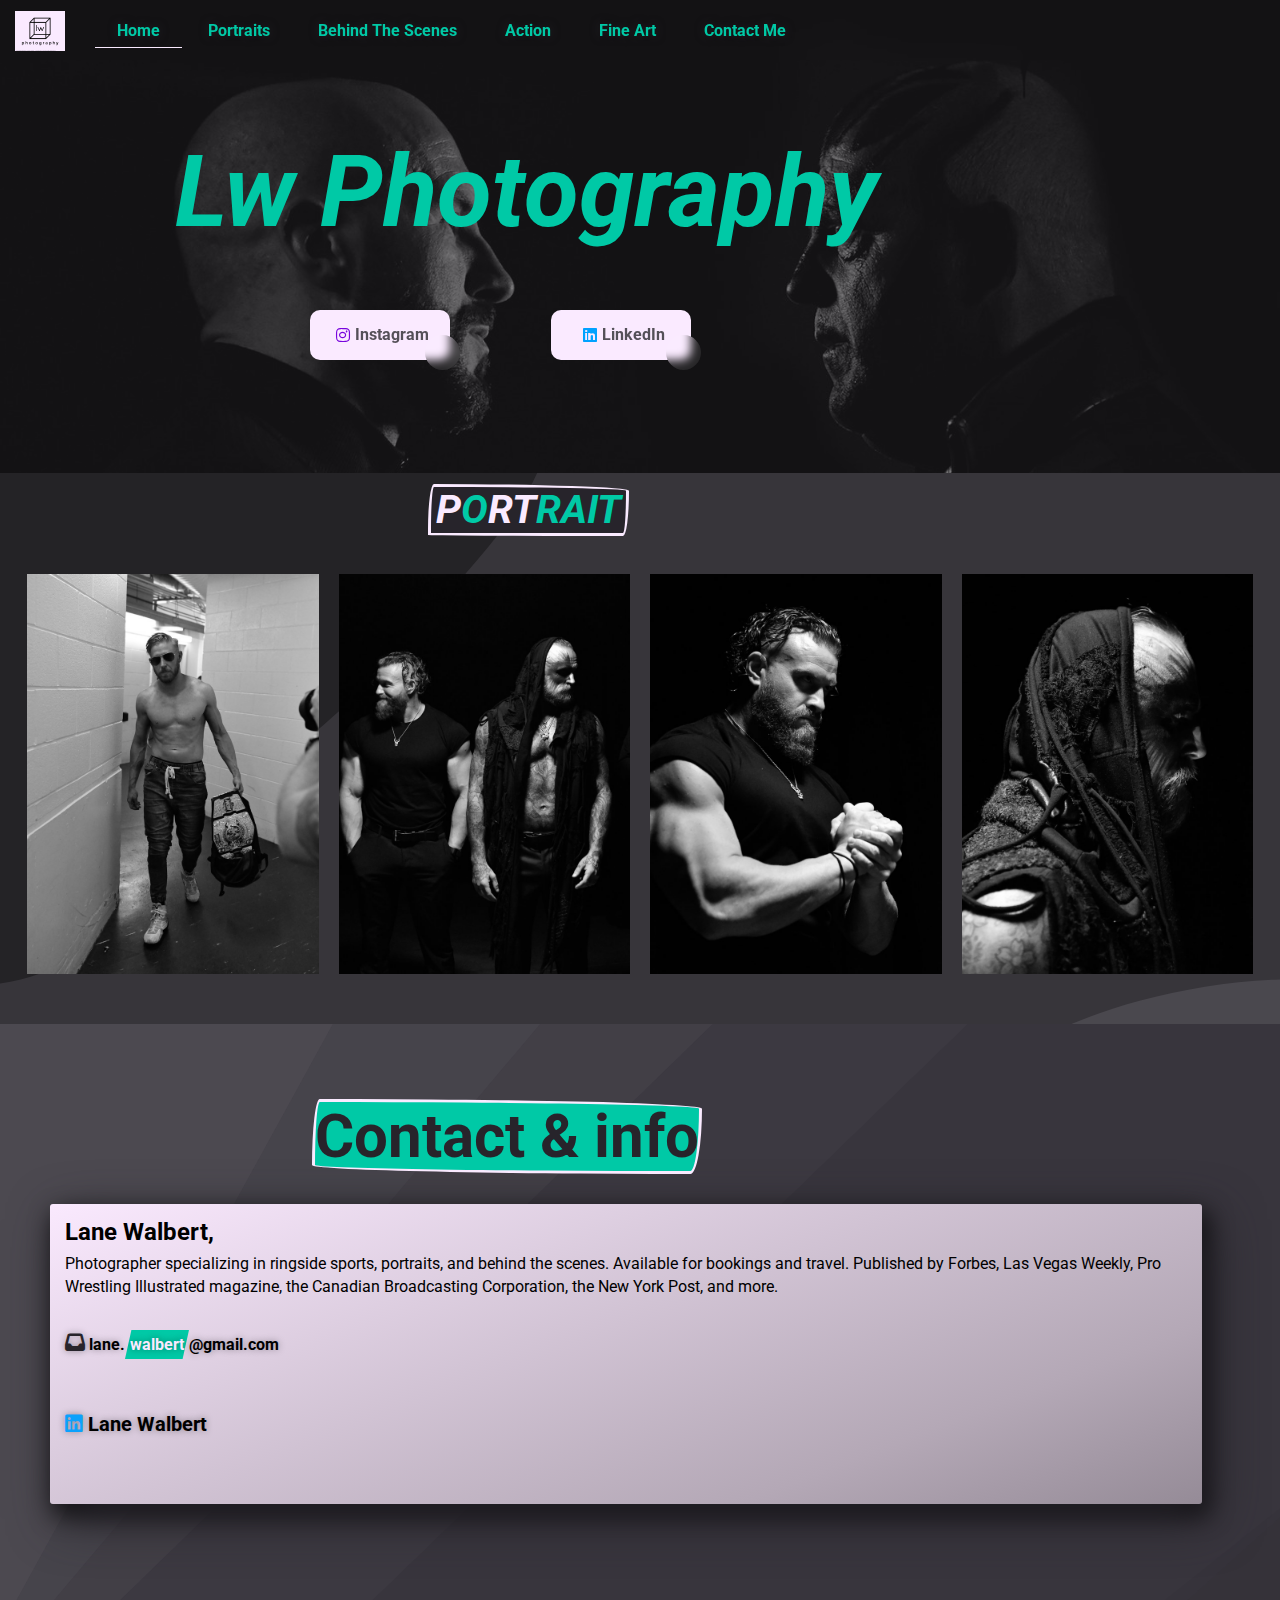
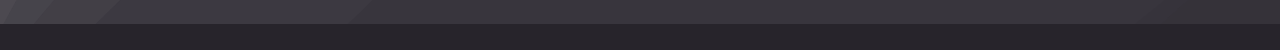
==== docs/index.html @ 08844ff3 "latest release" ====
<!DOCTYPE html>
    <html>
        <head>
            <meta cahrset="UTF-8">
            <title>LW PHOTOGRAPHY</title>
            <!-- start favicon -->
            <link rel="shortcut icon" type="image/x-icon" href="https://assets.squarespace.com/universal/default-favicon.ico">
            <!-- end favicon -->
            <!-- start normalizing css -->
            <link rel="stylesheet" href="/style/normalize.css">
            <!-- end normalizing css -->
            <link rel="stylesheet" href="/style/main.css">
            <link rel="stylesheet" href="/style/all.css">
            <link rel="stylesheet" href="/style/all.min.css">
            <link rel="stylesheet" href="/style/fontawesome.css">
            <link rel="stylesheet" href="/style/fontawesome.min.css">
            <!-- start google fonts -->
            <link rel="preconnect" href="https://fonts.googleapis.com">
            <link rel="preconnect" href="https://fonts.gstatic.com" crossorigin>
            <link href="https://fonts.googleapis.com/css2?family=Roboto:ital,wght@0,100;0,300;0,400;0,500;0,700;0,900;1,100;1,300;1,400;1,500;1,700;1,900&display=swap" rel="stylesheet">
            <!-- end google fonts -->
            <!-- start style -->
            <style>
                /* start global rules */
* {
    margin: 0;
    padding: 0;
    box-sizing: border-box; 
}
:root {
    --main-color: #00C9A6;
    --second-color: #27242B;
    --third-color: #545058;
    --fourth-color: #FAEAFF;
    --gap: 20px;
    --num-cols: 4;
    --row-height: 400px;
}
html {
    scroll-behavior: smooth;
}
body {
    background-color: #27242B;
    font-family: 'Roboto', sans-serif;
}
/* end global rules */



/* start navigation bar */
.nav-bar {
    -webkit-backdrop-filter: blur(8px);
    backdrop-filter: blur(8px);
    display: flex;
    position: fixed;
    margin-top: 26px;
    padding: 15px;
    width: 100%;
    height: 60px;
    z-index: 1030;
}
.active {
    border-bottom: 1px solid var(--fourth-color);
}
.logo {
    position: relative;
    bottom: 4px;
    height: 40px;
    display: inline-block;
    background-color: var(--fourth-color);
    transition: .2s;
}
.logo img {
    width: 50px;
}
.logo:hover {
    opacity: .5;
}
.nav-bar .links li {
    padding: 7px;
    display: inline-block;
    justify-content: space-around;
    text-shadow: 0 0 10px var(--second-color);
}
.nav-bar .links {
    left: 30px;
    position: relative;
}
.nav-bar .links li a {
    list-style: none;
    text-decoration: none;
    margin-top: 15px;
    padding: 0 15px 0 15px;
    color: var(--main-color);
    text-transform: capitalize;
    font-weight: 700;
    transition: .2s ease-in-out;
}
.nav-bar .links li:hover a {
    color: #00c9a7b9;
    letter-spacing: 1px;
}
/* end navigation bar */




/* start landing page */
#home {
    position: relative;
    margin: 0;
    width: 100%;
    height: 499px;
    background-color: var(--third-color);
    z-index: 1;
}
.img{
    background-image: url(../imgs/Dustin+vs+Claudio_.jpg);
    position: absolute;
    background-size: cover;
    width: 100%;
    height: 500px;
    z-index: 2;
    margin: 0;
}
.overlay {
    position: absolute;
    width: 100%;
    height: 500px;
    background-color: rgba(33, 31, 35, 0.569);
    z-index: 3;
}
.titles h1 {
    position: absolute;
    font-size: 100px;
    font-style: italic;
    color: var(--main-color);
    z-index: 4;
    text-align: center;
    top: 0;
    left: 170px;
    margin: 155px 0;
    padding: 5px;
    text-transform: capitalize;
    cursor: default;
}
/* end landing page */



/* start Button styling */
.btn-link1 {
    position: relative;
    text-decoration: none;
    width: 140px;
    height: 50px;
    top: 336px;
    z-index: 5;
    left: 336px;
    margin: -26px;
}
.btn-link1 a{
    position: absolute;
    width: 0;
    text-decoration: none;
}
.button-86 {
    all: unset;
    width: 100px;
    height: 30px;
    font-size: 16px;
    background: transparent;
    border: none;
    position: relative;
    color: var(--third-color);
    cursor: pointer;
    z-index: 1;
    padding: 10px 20px;
    display: flex;
    align-items: center;
    justify-content: center;
    white-space: nowrap;
    user-select: none;
    -webkit-user-select: none;
    touch-action: manipulation;
}
.button-86::after,
.button-86::before {
    content: '';
    position: absolute;
    bottom: 0;
    right: 0;
    z-index: -99999;
    transition: all .4s;
}
.button-86::before {
    transform: translate(0%, 0%);
    width: 100%;
    height: 100%;
    background: var(--fourth-color);
    border-radius: 10px;
}
.button-86::after {
    transform: translate(10px, 10px);
    width: 35px;
    height: 35px;
    background: #ffffff15;
    backdrop-filter: blur(5px);
    -webkit-backdrop-filter: blur(5px);
    border-radius: 50px;
}
.button-86:hover::before {
    transform: translate(5%, 20%);
    width: 110%;
    height: 110%;
    background-color: var(--main-color);
}
.button-86:hover::after {
    border-radius: 10px;
    transform: translate(0, 0);
    width: 100%;
    height: 100%;
}
.button-86:active::after {
    transition: 0s;
    transform: translate(0, 5%);
}
.button-86:hover span {
    transform: translateY(6px);
}
.button-86:hover .fa-instagram {
    transform: translateY(6px);
}
.btn-link1 a span {
    font-weight: bold;
    transition: all .4s;
}
.btn-link1:hover a span {
    color: black;
}
.btn-link1:hover .fa-instagram {
    color: black;
}
.fa-instagram {            /* instagram font awesome icon */
    color: rgb(120, 5, 221);
    margin: 5px;
    transition: all .4s;
}
/* end Button instagram styling */



/* start Button linked in styling */
.btn-link2 {
    position: relative;
    text-decoration: none;
    width: 140px;
    height: 50px;
    top: 312px;
    z-index: 5;
    left: 577px;
    margin: -26px;
}
.btn-link2 a{
    position: absolute;
    width: 0;
    text-decoration: none;
}
.button-87 {
    all: unset;
    width: 100px;
    height: 30px;
    font-size: 16px;
    background: transparent;
    border: none;
    position: relative;
    color: var(--third-color);
    cursor: pointer;
    z-index: 1;
    padding: 10px 20px;
    display: flex;
    align-items: center;
    justify-content: center;
    white-space: nowrap;
    user-select: none;
    -webkit-user-select: none;
    touch-action: manipulation;
}
.button-87::after,
.button-87::before {
    content: '';
    position: absolute;
    bottom: 0;
    right: 0;
    z-index: -99999;
    transition: all .4s;
}
.button-87::before {
    transform: translate(0%, 0%);
    width: 100%;
    height: 100%;
    background-color: var(--fourth-color);
    border-radius: 10px;
}
.button-87::after {
    transform: translate(10px, 10px);
    width: 35px;
    height: 35px;
    background: #ffffff15;
    backdrop-filter: blur(5px);
    -webkit-backdrop-filter: blur(5px);
    border-radius: 50px;
}
.button-87:hover::before {
    transform: translate(5%, 20%);
    width: 110%;
    height: 110%;
    background: var(--main-color);
}
.button-87:hover::after {
    border-radius: 10px;
    transform: translate(0, 0);
    width: 100%;
    height: 100%;
}
.button-87:active::after {
    transition: 0s;
    transform: translate(0, 5%);
}
.button-87:hover span {
    transform: translateY(6px);
}
.button-87:hover .fa-linkedin {
    transform: translateY(6px);
}
.btn-link2 a span {
    font-weight: bold;
    transition: all .4s;
}
.btn-link2:hover a span {
    /* font-weight: bold; */
    color: black;
}
.btn-link2:hover .fa-linkedin {
    color: black;
}
.fa-linkedin {               /* linkedin font awesome icon */
    color: rgb(0, 162, 255);
    margin: 5px;
    transition: all .4s;
}
/* end Button linked in styling */





/* start portrait section */
#portrait{
    background-color: rgb(67, 64, 72);
    margin: 0;
    overflow: hidden;
}
.background-1 {
    position: absolute;
    width: 100%;
    height: 922px;
    margin-bottom: 80px;
}
.container {
    position: relative;
    width: 100%;
    bottom: 75px;
    z-index: 1;
}
#portrait h1 {
    position: relative;
    display: inline-block;
    text-transform: uppercase;
    font-style: italic;
    font-size: 40px;
    color: var(--fourth-color);
    z-index: 3;
    margin: 11px 428px;
}
#portrait h1 {
    padding: 0 5px;
    background-color: var(--second-color);
    border: 3px solid var(--fourth-color);
    border-radius: 3% 98% 3% 97% / 88% 13% 87% 2%;
    cursor: default;
    transition: all .3s;
}
#portrait h1 span {
    color: var(--main-color);
    transition: all .3s;
}
#portrait h1:hover {
    color: var(--main-color);
}
#portrait h1:hover span{
    color: var(--fourth-color);
}
.imageGallery {
    display: grid;
    position: relative;
    margin: 7px 7px 50px 7px;
    box-sizing: border-box;
    padding: var(--gap) var(--gap) 0 var(--gap);
    grid-template-columns: repeat(var(--num-cols), 1fr);
    grid-auto-rows: var(--row-height);
    gap: var(--gap);
    z-index: 2;
}
.imageGallery img {
    width: 100%;
    height: 100%;
    object-fit: cover;
    cursor: pointer;
    background-color: var(--main-color);
    transition: all .3s ease-in-out 0s;
}
.imageGallery img:hover {
    opacity: .5;
}
/* End portrait section */







/* start contact section */

#contact {
    overflow: hidden;
}

.backgroundContact {
    background-image: url("data:image/svg+xml,%3csvg xmlns='http://www.w3.org/2000/svg' version='1.1' xmlns:xlink='http://www.w3.org/1999/xlink' xmlns:svgjs='http://svgjs.com/svgjs' width='1050' height='1000' preserveAspectRatio='none' viewBox='0 0 1050 1000'%3e%3cg mask='url(%26quot%3b%23SvgjsMask1840%26quot%3b)' fill='none'%3e%3crect width='1050' height='1000' x='0' y='0' fill='url(%23SvgjsLinearGradient1841)'%3e%3c/rect%3e%3cpath d='M0 0L273.06 0L0 497.33z' fill='rgba(255%2c 255%2c 255%2c .1)'%3e%3c/path%3e%3cpath d='M0 497.33L273.06 0L443.18 0L0 525.15z' fill='rgba(255%2c 255%2c 255%2c .075)'%3e%3c/path%3e%3cpath d='M0 525.15L443.18 0L584.66 0L0 568.4399999999999z' fill='rgba(255%2c 255%2c 255%2c .05)'%3e%3c/path%3e%3cpath d='M0 568.4399999999999L584.66 0L793.81 0L0 768.3799999999999z' fill='rgba(255%2c 255%2c 255%2c .025)'%3e%3c/path%3e%3cpath d='M1050 1000L577.99 1000L1050 865.42z' fill='rgba(0%2c 0%2c 0%2c .1)'%3e%3c/path%3e%3cpath d='M1050 865.42L577.99 1000L396.04 1000L1050 839.9599999999999z' fill='rgba(0%2c 0%2c 0%2c .075)'%3e%3c/path%3e%3cpath d='M1050 839.96L396.03999999999996 1000L387.18999999999994 1000L1050 404.33000000000004z' fill='rgba(0%2c 0%2c 0%2c .05)'%3e%3c/path%3e%3cpath d='M1050 404.3299999999999L387.18999999999994 1000L293.86999999999995 1000L1050 396.9799999999999z' fill='rgba(0%2c 0%2c 0%2c .025)'%3e%3c/path%3e%3c/g%3e%3cdefs%3e%3cmask id='SvgjsMask1840'%3e%3crect width='1050' height='1000' fill='white'%3e%3c/rect%3e%3c/mask%3e%3clinearGradient x1='50%25' y1='100%25' x2='50%25' y2='0%25' gradientUnits='userSpaceOnUse' id='SvgjsLinearGradient1841'%3e%3cstop stop-color='rgba(29%2c 28%2c 31%2c 1)' offset='0'%3e%3c/stop%3e%3cstop stop-color='rgba(56%2c 53%2c 61%2c 1)' offset='0.31'%3e%3c/stop%3e%3c/linearGradient%3e%3c/defs%3e%3c/svg%3e");    background-repeat: no-repeat;
    background-size: cover;
    display: block;
    position: relative;
    margin: 0;
    padding: 0;
    width: 100%;
    height: 600px;
    overflow: hidden;
    z-index: 1;
    
}

.contactTitle {
    display: block;
    position: absolute;
    left: 276.5px;
    margin: 35px;
    z-index: 3;
}

.contactTitle h1 {
    color: var(--second-color);
    font-size: 60px;
    border: 3px solid var(--fourth-color);
    background-color: var(--main-color);  
    /* text-shadow: 0 0 5px white; */
    border-radius: 2% 98% 3% 97% / 88% 13% 87% 12% ;
    cursor: default;
    transition: all .3s;
}
.contactTitle:hover h1 {
    border: 3px solid var(--main-color);
    background-color: var(--fourth-color);
}

.contentContact {
    display: block;
    position: relative;
    background: linear-gradient(159deg, rgb(250, 233, 254) 0%, rgb(180, 168, 182) 76%, rgb(149, 139, 151) 100%);
    width: 90%;
    height: 300px;
    z-index: 2;
    top: 140px;
    margin: 40px 50px;
    border-radius: 3px;
    padding: 5px;
    box-shadow: 10px 15px 50px var(--second-color), 5px 10px 25px black;
    transition: all 0.5s ease 0s;
}
.contentContact:hover {
    transform: translateY(-10px);
}
.contentContact svg {
    position: absolute;
    top: 90px;
    width: 100%;
    opacity: 61%;
}

.content {
    position: relative;
    margin: 10px;
    z-index: 999;
}
.content h2 {
    text-transform: capitalize; 
} 
.content p {
    margin-top: 5px;
    line-height: 23px;
    font-weight: 400;
}
.walbert {
    background-color: var(--main-color);
    color: var(--fourth-color);
    font-weight: bold;
    clip-path: polygon(10% 0, 100% 0, 90% 100%, 0 100%);
    padding: 5px;
}
.content a {
    text-decoration: none;
    color: black;
}
.fa-inbox {
    position: relative;
    display: inline-block;
    color: var(--second-color);
    font-size: 20px;
}
.email {
    margin: 17px 0;
    text-shadow: 0 0 7px rgba(0, 0, 0, 0.365);
    font-weight: bold;
}
.linkedin .fa-linkedin {
    margin: 30px 0;
    position: relative;
    display: inline-block;
    color: rgb(11, 161, 252);
    font-size: 20px;
}
.linkedin {
    margin: 30px 0;
    font-size: 20px;
    text-transform: capitalize;
}
.linkedin a span{
    cursor: pointer;
    transition: all .3s;
}
.linkedin a:hover span {
    transform: translateY(-4px);
    color: rgb(28, 126, 196);
}

/* end contact section */
            </style>
            <!-- end style -->
        </head>
        <body>

            
<!-- start navigation bar -->
            <div class="nav-bar">
                    <a class="logo" href="#home">
                        <img src="/imgs/lw-logo.png" alt="">
                    </a>
                <ul class="links">
                    <li class="active"><a href="#home">home</a></li>
                    <li><a href="#portrait">portraits</a></li>
                    <li><a href="bts">behind the scenes</a></li>
                    <li><a href="action">action</a></li>
                    <li><a href="fine-art">fine art</a></li>
                    <li><a href="#contact">contact me</a></li>
                </ul>
            </div>
<!-- end navigation bar -->

<!-- start home section -->
            <div id="home">
                <div class="background">
                    <div class="img"></div>
                    <div class="overlay"></div>
                </div>
                <div class="titles">
                    <h1>lw photography</h1>
                </div>
                
                        <div class="btn-link1">  <!--instagram button-->
                            <a href="https://www.instagram.com">    
                                <button class="button-86" role="button">
                                    <i class="fa-brands fa-instagram"></i>
                                    <span>Instagram</span>
                                </button>
                            </a>    
                        </div>
                        <div class="btn-link2">  <!--linkedIn button-->
                            <a href="https://www.linkedin.com/in/lane-walbert-0b838a9a/">    
                                <button class="button-87" role="button">
                                    <i class="fa-brands fa-linkedin"></i>
                                <span>LinkedIn</span>
                            </button>
                        </a> 
                        </div>
                
            </div>
<!-- end home section -->



<!-- start portrait section -->
            <div id="portrait">
                <div class="titlePortrait">
                    <h1>p<span>o</span>rt<span>rait</span></h1>
                </div>
                <div class="container">
                    <img class="background-1" src="/imgs/Simple Shiny.svg" alt="">
                </div>
                <div class="imageGallery">
                    <a href="http://127.0.0.1:5500/imgs/1.jpg">
                        <img src="/imgs/1.jpg" alt="Wreslter one">
                    </a>
                    <a href="http://127.0.0.1:5500/imgs/2.jpg">
                        <img src="/imgs/2.jpg" alt="Wreslter two">
                    </a>
                    <a href="http://127.0.0.1:5500/imgs/3.jpg">
                        <img src="/imgs/3.jpg" alt="Wreslter three">
                    </a>
                    <a href="http://127.0.0.1:5500/imgs/4.jpg">
                        <img src="/imgs/4.jpg" alt="Wreslter four">
                    </a>
                </div>
            </div>
<!-- end portrait section -->
            

<!-- start contact section -->
<div id="contact">
    <div class="backgroundContact">
        <div class="contactTitle">
            <h1>Contact & info</h1>
        </div>
            <div class="contentContact">
                <div class="content">
                    <h2>lane walbert,</h2>
                    <p>Photographer specializing in ringside sports, portraits, and behind the scenes. Available for bookings and travel. Published by Forbes, Las Vegas Weekly, Pro Wrestling Illustrated magazine, the Canadian Broadcasting Corporation, the New York Post, and more.</p>
                    <br>
                    <div class="email">
                        <i class="fa-solid fa-inbox"></i>
                        <a href="lane.walbert@gmail.com">
                            <span>lane.<span class="walbert">walbert</span>@gmail.com</span>
                        </a>
                        <br>
                        <div class="linkedin">
                            <i class="fa-brands fa-linkedin"></i>
                            <a class="laneWalbert-link" href="https://www.linkedin.com/in/lane-walbert-0b838a9a/">
                                <span>lane walbert</span>
                            </a>
                        </div>
                    </div>
                
                </div>
                <!-- <svg xmlns="http://www.w3.org/2000/svg" viewBox="0 0 1440 320"><path fill="#27242B" fill-opacity="1" d="M0,192L1440,96L1440,320L0,320Z"></path></svg> -->
            </div>
    </div>
</div>


<!-- end contact section -->
            <script src="script/script.js"></script>
        </body>
    </html>
---- style/main.css ----
/* start global rules */
* {
    margin: 0;
    padding: 0;
    box-sizing: border-box; 
}
:root {
    --main-color: #00C9A6;
    --second-color: #27242B;
    --third-color: #545058;
    --fourth-color: #FAEAFF;
    --gap: 20px;
    --num-cols: 4;
    --row-height: 400px;
}
html {
    scroll-behavior: smooth;
}
body {
    background-color: #27242B;
    font-family: 'Roboto', sans-serif;
}
/* end global rules */



/* start navigation bar */
.nav-bar {
    -webkit-backdrop-filter: blur(8px);
    backdrop-filter: blur(8px);
    display: flex;
    position: fixed;
    margin-top: 26px;
    padding: 15px;
    width: 100%;
    height: 60px;
    z-index: 1030;
}
.active {
    border-bottom: 1px solid var(--fourth-color);
}
.logo {
    position: relative;
    bottom: 4px;
    height: 40px;
    display: inline-block;
    background-color: var(--fourth-color);
    transition: .2s;
}
.logo img {
    width: 50px;
}
.logo:hover {
    opacity: .5;
}
.nav-bar .links li {
    padding: 7px;
    display: inline-block;
    justify-content: space-around;
    text-shadow: 0 0 10px var(--second-color);
}
.nav-bar .links {
    left: 30px;
    position: relative;
}
.nav-bar .links li a {
    list-style: none;
    text-decoration: none;
    margin-top: 15px;
    padding: 0 15px 0 15px;
    color: var(--main-color);
    text-transform: capitalize;
    font-weight: 700;
    transition: .2s ease-in-out;
}
.nav-bar .links li:hover a {
    color: #00c9a7b9;
    letter-spacing: 1px;
}
/* end navigation bar */




/* start landing page */
#home {
    position: relative;
    margin: 0;
    width: 100%;
    height: 499px;
    background-color: var(--third-color);
    z-index: 1;
}
.img{
    background-image: url(../imgs/Dustin+vs+Claudio_.jpg);
    position: absolute;
    background-size: cover;
    width: 100%;
    height: 500px;
    z-index: 2;
    margin: 0;
}
.overlay {
    position: absolute;
    width: 100%;
    height: 500px;
    background-color: rgba(33, 31, 35, 0.569);
    z-index: 3;
}
.titles h1 {
    position: absolute;
    font-size: 100px;
    font-style: italic;
    color: var(--main-color);
    z-index: 4;
    text-align: center;
    top: 0;
    left: 170px;
    margin: 155px 0;
    padding: 5px;
    text-transform: capitalize;
    cursor: default;
}
/* end landing page */



/* start Button styling */
.btn-link1 {
    position: relative;
    text-decoration: none;
    width: 140px;
    height: 50px;
    top: 336px;
    z-index: 5;
    left: 336px;
    margin: -26px;
}
.btn-link1 a{
    position: absolute;
    width: 0;
    text-decoration: none;
}
.button-86 {
    all: unset;
    width: 100px;
    height: 30px;
    font-size: 16px;
    background: transparent;
    border: none;
    position: relative;
    color: var(--third-color);
    cursor: pointer;
    z-index: 1;
    padding: 10px 20px;
    display: flex;
    align-items: center;
    justify-content: center;
    white-space: nowrap;
    user-select: none;
    -webkit-user-select: none;
    touch-action: manipulation;
}
.button-86::after,
.button-86::before {
    content: '';
    position: absolute;
    bottom: 0;
    right: 0;
    z-index: -99999;
    transition: all .4s;
}
.button-86::before {
    transform: translate(0%, 0%);
    width: 100%;
    height: 100%;
    background: var(--fourth-color);
    border-radius: 10px;
}
.button-86::after {
    transform: translate(10px, 10px);
    width: 35px;
    height: 35px;
    background: #ffffff15;
    backdrop-filter: blur(5px);
    -webkit-backdrop-filter: blur(5px);
    border-radius: 50px;
}
.button-86:hover::before {
    transform: translate(5%, 20%);
    width: 110%;
    height: 110%;
    background-color: var(--main-color);
}
.button-86:hover::after {
    border-radius: 10px;
    transform: translate(0, 0);
    width: 100%;
    height: 100%;
}
.button-86:active::after {
    transition: 0s;
    transform: translate(0, 5%);
}
.button-86:hover span {
    transform: translateY(6px);
}
.button-86:hover .fa-instagram {
    transform: translateY(6px);
}
.btn-link1 a span {
    font-weight: bold;
    transition: all .4s;
}
.btn-link1:hover a span {
    color: black;
}
.btn-link1:hover .fa-instagram {
    color: black;
}
.fa-instagram {            /* instagram font awesome icon */
    color: rgb(120, 5, 221);
    margin: 5px;
    transition: all .4s;
}
/* end Button instagram styling */



/* start Button linked in styling */
.btn-link2 {
    position: relative;
    text-decoration: none;
    width: 140px;
    height: 50px;
    top: 312px;
    z-index: 5;
    left: 577px;
    margin: -26px;
}
.btn-link2 a{
    position: absolute;
    width: 0;
    text-decoration: none;
}
.button-87 {
    all: unset;
    width: 100px;
    height: 30px;
    font-size: 16px;
    background: transparent;
    border: none;
    position: relative;
    color: var(--third-color);
    cursor: pointer;
    z-index: 1;
    padding: 10px 20px;
    display: flex;
    align-items: center;
    justify-content: center;
    white-space: nowrap;
    user-select: none;
    -webkit-user-select: none;
    touch-action: manipulation;
}
.button-87::after,
.button-87::before {
    content: '';
    position: absolute;
    bottom: 0;
    right: 0;
    z-index: -99999;
    transition: all .4s;
}
.button-87::before {
    transform: translate(0%, 0%);
    width: 100%;
    height: 100%;
    background-color: var(--fourth-color);
    border-radius: 10px;
}
.button-87::after {
    transform: translate(10px, 10px);
    width: 35px;
    height: 35px;
    background: #ffffff15;
    backdrop-filter: blur(5px);
    -webkit-backdrop-filter: blur(5px);
    border-radius: 50px;
}
.button-87:hover::before {
    transform: translate(5%, 20%);
    width: 110%;
    height: 110%;
    background: var(--main-color);
}
.button-87:hover::after {
    border-radius: 10px;
    transform: translate(0, 0);
    width: 100%;
    height: 100%;
}
.button-87:active::after {
    transition: 0s;
    transform: translate(0, 5%);
}
.button-87:hover span {
    transform: translateY(6px);
}
.button-87:hover .fa-linkedin {
    transform: translateY(6px);
}
.btn-link2 a span {
    font-weight: bold;
    transition: all .4s;
}
.btn-link2:hover a span {
    /* font-weight: bold; */
    color: black;
}
.btn-link2:hover .fa-linkedin {
    color: black;
}
.fa-linkedin {               /* linkedin font awesome icon */
    color: rgb(0, 162, 255);
    margin: 5px;
    transition: all .4s;
}
/* end Button linked in styling */





/* start portrait section */
#portrait{
    background-color: rgb(67, 64, 72);
    margin: 0;
    overflow: hidden;
}
.background-1 {
    position: absolute;
    width: 100%;
    height: 922px;
    margin-bottom: 80px;
}
.container {
    position: relative;
    width: 100%;
    bottom: 75px;
    z-index: 1;
}
#portrait h1 {
    position: relative;
    display: inline-block;
    text-transform: uppercase;
    font-style: italic;
    font-size: 40px;
    color: var(--fourth-color);
    z-index: 3;
    margin: 11px 428px;
}
#portrait h1 {
    padding: 0 5px;
    background-color: var(--second-color);
    border: 3px solid var(--fourth-color);
    border-radius: 3% 98% 3% 97% / 88% 13% 87% 2%;
    cursor: default;
    transition: all .3s;
}
#portrait h1 span {
    color: var(--main-color);
    transition: all .3s;
}
#portrait h1:hover {
    color: var(--main-color);
}
#portrait h1:hover span{
    color: var(--fourth-color);
}
.imageGallery {
    display: grid;
    position: relative;
    margin: 7px 7px 50px 7px;
    box-sizing: border-box;
    padding: var(--gap) var(--gap) 0 var(--gap);
    grid-template-columns: repeat(var(--num-cols), 1fr);
    grid-auto-rows: var(--row-height);
    gap: var(--gap);
    z-index: 2;
}
.imageGallery img {
    width: 100%;
    height: 100%;
    object-fit: cover;
    cursor: pointer;
    background-color: var(--main-color);
    transition: all .3s ease-in-out 0s;
}
.imageGallery img:hover {
    opacity: .5;
}
/* End portrait section */







/* start contact section */

#contact {
    overflow: hidden;
}

.backgroundContact {
    background-image: url("data:image/svg+xml,%3csvg xmlns='http://www.w3.org/2000/svg' version='1.1' xmlns:xlink='http://www.w3.org/1999/xlink' xmlns:svgjs='http://svgjs.com/svgjs' width='1050' height='1000' preserveAspectRatio='none' viewBox='0 0 1050 1000'%3e%3cg mask='url(%26quot%3b%23SvgjsMask1840%26quot%3b)' fill='none'%3e%3crect width='1050' height='1000' x='0' y='0' fill='url(%23SvgjsLinearGradient1841)'%3e%3c/rect%3e%3cpath d='M0 0L273.06 0L0 497.33z' fill='rgba(255%2c 255%2c 255%2c .1)'%3e%3c/path%3e%3cpath d='M0 497.33L273.06 0L443.18 0L0 525.15z' fill='rgba(255%2c 255%2c 255%2c .075)'%3e%3c/path%3e%3cpath d='M0 525.15L443.18 0L584.66 0L0 568.4399999999999z' fill='rgba(255%2c 255%2c 255%2c .05)'%3e%3c/path%3e%3cpath d='M0 568.4399999999999L584.66 0L793.81 0L0 768.3799999999999z' fill='rgba(255%2c 255%2c 255%2c .025)'%3e%3c/path%3e%3cpath d='M1050 1000L577.99 1000L1050 865.42z' fill='rgba(0%2c 0%2c 0%2c .1)'%3e%3c/path%3e%3cpath d='M1050 865.42L577.99 1000L396.04 1000L1050 839.9599999999999z' fill='rgba(0%2c 0%2c 0%2c .075)'%3e%3c/path%3e%3cpath d='M1050 839.96L396.03999999999996 1000L387.18999999999994 1000L1050 404.33000000000004z' fill='rgba(0%2c 0%2c 0%2c .05)'%3e%3c/path%3e%3cpath d='M1050 404.3299999999999L387.18999999999994 1000L293.86999999999995 1000L1050 396.9799999999999z' fill='rgba(0%2c 0%2c 0%2c .025)'%3e%3c/path%3e%3c/g%3e%3cdefs%3e%3cmask id='SvgjsMask1840'%3e%3crect width='1050' height='1000' fill='white'%3e%3c/rect%3e%3c/mask%3e%3clinearGradient x1='50%25' y1='100%25' x2='50%25' y2='0%25' gradientUnits='userSpaceOnUse' id='SvgjsLinearGradient1841'%3e%3cstop stop-color='rgba(29%2c 28%2c 31%2c 1)' offset='0'%3e%3c/stop%3e%3cstop stop-color='rgba(56%2c 53%2c 61%2c 1)' offset='0.31'%3e%3c/stop%3e%3c/linearGradient%3e%3c/defs%3e%3c/svg%3e");    background-repeat: no-repeat;
    background-size: cover;
    display: block;
    position: relative;
    margin: 0;
    padding: 0;
    width: 100%;
    height: 600px;
    overflow: hidden;
    z-index: 1;
    
}

.contactTitle {
    display: block;
    position: absolute;
    left: 276.5px;
    margin: 35px;
    z-index: 3;
}

.contactTitle h1 {
    color: var(--second-color);
    font-size: 60px;
    border: 3px solid var(--fourth-color);
    background-color: var(--main-color);  
    /* text-shadow: 0 0 5px white; */
    border-radius: 2% 98% 3% 97% / 88% 13% 87% 12% ;
    cursor: default;
    transition: all .3s;
}
.contactTitle:hover h1 {
    border: 3px solid var(--main-color);
    background-color: var(--fourth-color);
}

.contentContact {
    display: block;
    position: relative;
    background: linear-gradient(159deg, rgb(250, 233, 254) 0%, rgb(180, 168, 182) 76%, rgb(149, 139, 151) 100%);
    width: 90%;
    height: 300px;
    z-index: 2;
    top: 140px;
    margin: 40px 50px;
    border-radius: 3px;
    padding: 5px;
    box-shadow: 10px 15px 50px var(--second-color), 5px 10px 25px black;
    transition: all 0.5s ease 0s;
}
.contentContact:hover {
    transform: translateY(-10px);
}
.contentContact svg {
    position: absolute;
    top: 90px;
    width: 100%;
    opacity: 61%;
}

.content {
    position: relative;
    margin: 10px;
    z-index: 999;
}
.content h2 {
    text-transform: capitalize; 
} 
.content p {
    margin-top: 5px;
    line-height: 23px;
    font-weight: 400;
}
.walbert {
    background-color: var(--main-color);
    color: var(--fourth-color);
    font-weight: bold;
    clip-path: polygon(10% 0, 100% 0, 90% 100%, 0 100%);
    padding: 5px;
}
.content a {
    text-decoration: none;
    color: black;
}
.fa-inbox {
    position: relative;
    display: inline-block;
    color: var(--second-color);
    font-size: 20px;
}
.email {
    margin: 17px 0;
    text-shadow: 0 0 7px rgba(0, 0, 0, 0.365);
    font-weight: bold;
}
.linkedin .fa-linkedin {
    margin: 30px 0;
    position: relative;
    display: inline-block;
    color: rgb(11, 161, 252);
    font-size: 20px;
}
.linkedin {
    margin: 30px 0;
    font-size: 20px;
    text-transform: capitalize;
}
.linkedin a span{
    cursor: pointer;
    transition: all .3s;
}
.linkedin a:hover span {
    transform: translateY(-4px);
    color: rgb(28, 126, 196);
}

/* end contact section */
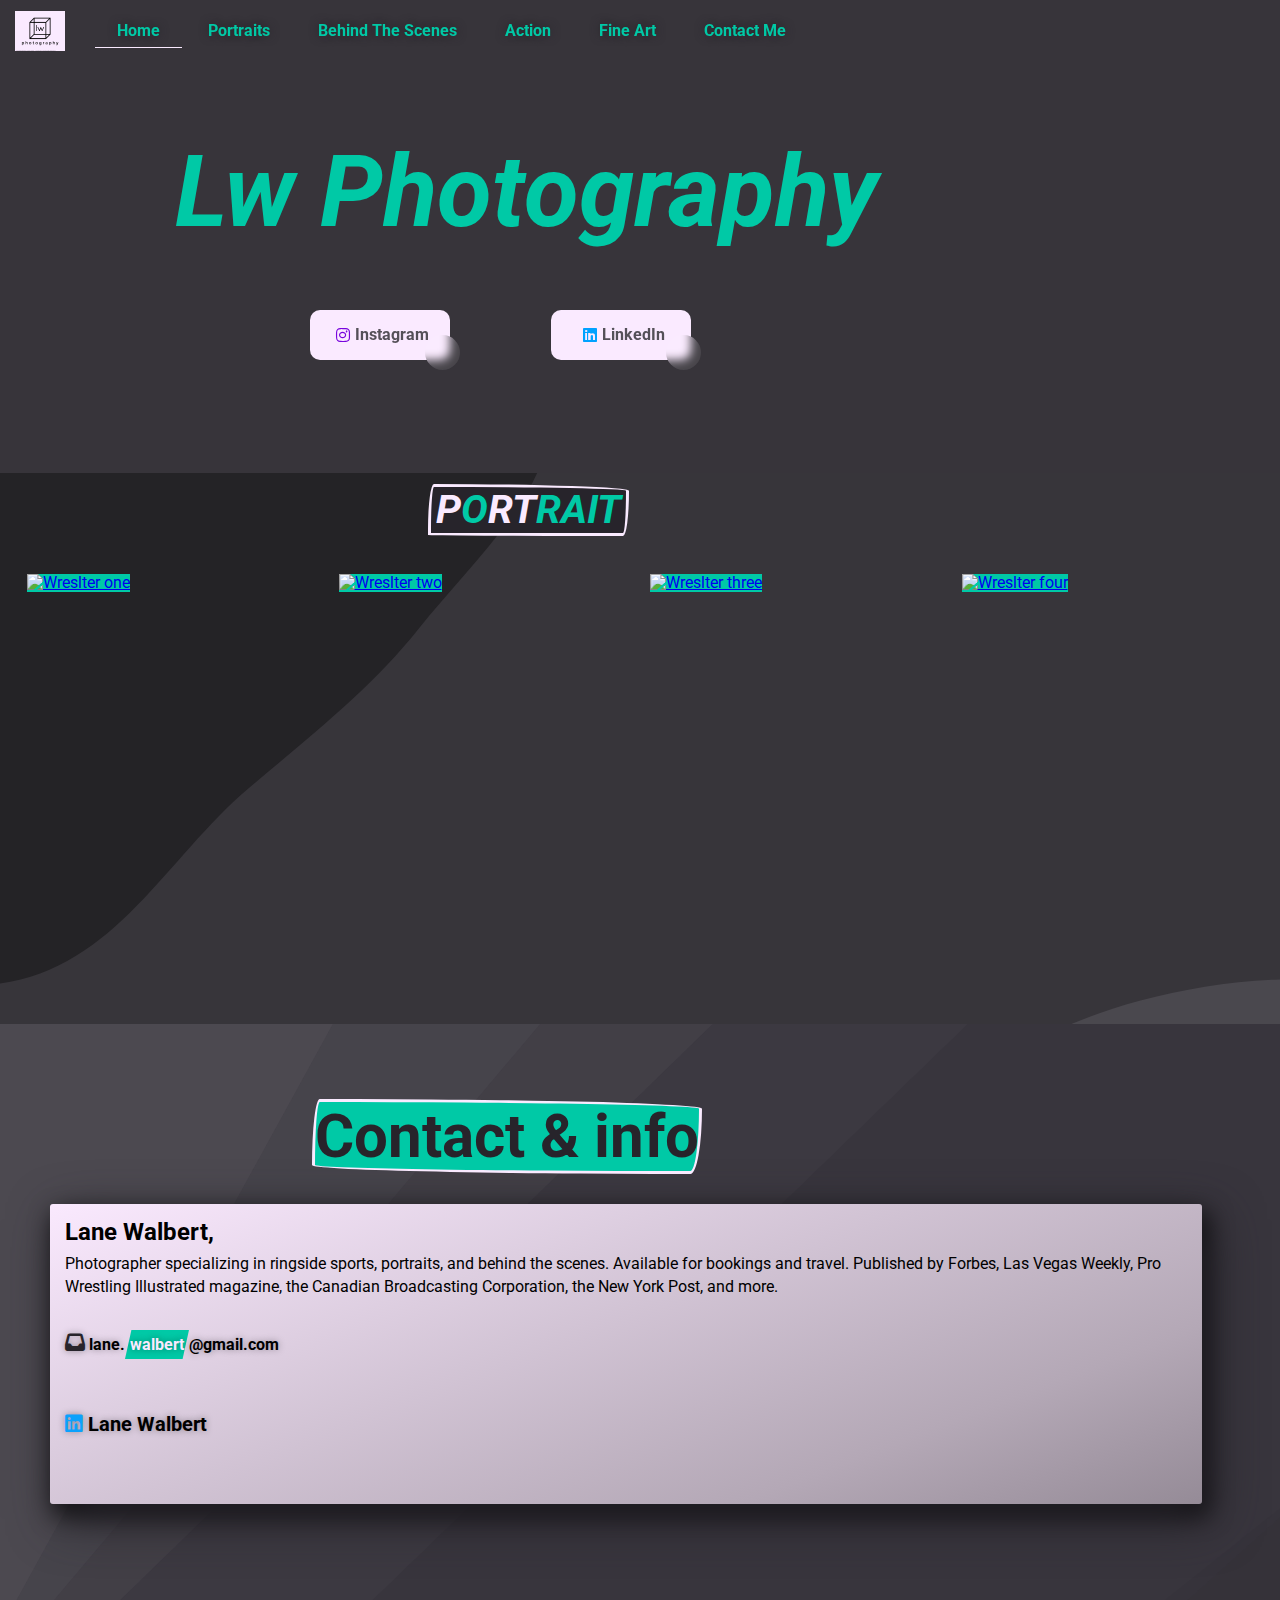
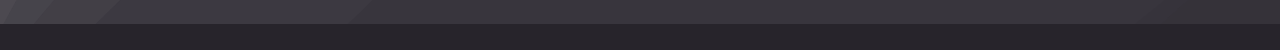
==== commit c7be0269: "ss" ====
--- a/docs/index.html
+++ b/docs/index.html
@@ -1,673 +1,15378 @@
-<!DOCTYPE html>
-    <html>
-        <head>
-            <meta cahrset="UTF-8">
-            <title>LW PHOTOGRAPHY</title>
-            <!-- start favicon -->
-            <link rel="shortcut icon" type="image/x-icon" href="https://assets.squarespace.com/universal/default-favicon.ico">
-            <!-- end favicon -->
-            <!-- start normalizing css -->
-            <link rel="stylesheet" href="/style/normalize.css">
-            <!-- end normalizing css -->
-            <link rel="stylesheet" href="/style/main.css">
-            <link rel="stylesheet" href="/style/all.css">
-            <link rel="stylesheet" href="/style/all.min.css">
-            <link rel="stylesheet" href="/style/fontawesome.css">
-            <link rel="stylesheet" href="/style/fontawesome.min.css">
-            <!-- start google fonts -->
-            <link rel="preconnect" href="https://fonts.googleapis.com">
-            <link rel="preconnect" href="https://fonts.gstatic.com" crossorigin>
-            <link href="https://fonts.googleapis.com/css2?family=Roboto:ital,wght@0,100;0,300;0,400;0,500;0,700;0,900;1,100;1,300;1,400;1,500;1,700;1,900&display=swap" rel="stylesheet">
-            <!-- end google fonts -->
-            <!-- start style -->
-            <style>
-                /* start global rules */
-* {
-    margin: 0;
-    padding: 0;
-    box-sizing: border-box; 
-}
-:root {
-    --main-color: #00C9A6;
-    --second-color: #27242B;
-    --third-color: #545058;
-    --fourth-color: #FAEAFF;
-    --gap: 20px;
-    --num-cols: 4;
-    --row-height: 400px;
-}
-html {
-    scroll-behavior: smooth;
-}
-body {
-    background-color: #27242B;
-    font-family: 'Roboto', sans-serif;
-}
-/* end global rules */
-
-
-
-/* start navigation bar */
-.nav-bar {
-    -webkit-backdrop-filter: blur(8px);
-    backdrop-filter: blur(8px);
-    display: flex;
-    position: fixed;
-    margin-top: 26px;
-    padding: 15px;
-    width: 100%;
-    height: 60px;
-    z-index: 1030;
-}
-.active {
-    border-bottom: 1px solid var(--fourth-color);
-}
-.logo {
-    position: relative;
-    bottom: 4px;
-    height: 40px;
-    display: inline-block;
-    background-color: var(--fourth-color);
-    transition: .2s;
-}
-.logo img {
-    width: 50px;
-}
-.logo:hover {
-    opacity: .5;
-}
-.nav-bar .links li {
-    padding: 7px;
-    display: inline-block;
-    justify-content: space-around;
-    text-shadow: 0 0 10px var(--second-color);
-}
-.nav-bar .links {
-    left: 30px;
-    position: relative;
-}
-.nav-bar .links li a {
-    list-style: none;
-    text-decoration: none;
-    margin-top: 15px;
-    padding: 0 15px 0 15px;
-    color: var(--main-color);
-    text-transform: capitalize;
-    font-weight: 700;
-    transition: .2s ease-in-out;
-}
-.nav-bar .links li:hover a {
-    color: #00c9a7b9;
-    letter-spacing: 1px;
-}
-/* end navigation bar */
-
-
-
-
-/* start landing page */
-#home {
-    position: relative;
-    margin: 0;
-    width: 100%;
-    height: 499px;
-    background-color: var(--third-color);
-    z-index: 1;
-}
-.img{
-    background-image: url(../imgs/Dustin+vs+Claudio_.jpg);
-    position: absolute;
-    background-size: cover;
-    width: 100%;
-    height: 500px;
-    z-index: 2;
-    margin: 0;
-}
-.overlay {
-    position: absolute;
-    width: 100%;
-    height: 500px;
-    background-color: rgba(33, 31, 35, 0.569);
-    z-index: 3;
-}
-.titles h1 {
-    position: absolute;
-    font-size: 100px;
-    font-style: italic;
-    color: var(--main-color);
-    z-index: 4;
-    text-align: center;
-    top: 0;
-    left: 170px;
-    margin: 155px 0;
-    padding: 5px;
-    text-transform: capitalize;
-    cursor: default;
-}
-/* end landing page */
-
-
-
-/* start Button styling */
-.btn-link1 {
-    position: relative;
-    text-decoration: none;
-    width: 140px;
-    height: 50px;
-    top: 336px;
-    z-index: 5;
-    left: 336px;
-    margin: -26px;
-}
-.btn-link1 a{
-    position: absolute;
-    width: 0;
-    text-decoration: none;
-}
-.button-86 {
-    all: unset;
-    width: 100px;
-    height: 30px;
-    font-size: 16px;
-    background: transparent;
-    border: none;
-    position: relative;
-    color: var(--third-color);
-    cursor: pointer;
-    z-index: 1;
-    padding: 10px 20px;
-    display: flex;
-    align-items: center;
-    justify-content: center;
-    white-space: nowrap;
-    user-select: none;
-    -webkit-user-select: none;
-    touch-action: manipulation;
-}
-.button-86::after,
-.button-86::before {
-    content: '';
-    position: absolute;
-    bottom: 0;
-    right: 0;
-    z-index: -99999;
-    transition: all .4s;
-}
-.button-86::before {
-    transform: translate(0%, 0%);
-    width: 100%;
-    height: 100%;
-    background: var(--fourth-color);
-    border-radius: 10px;
-}
-.button-86::after {
-    transform: translate(10px, 10px);
-    width: 35px;
-    height: 35px;
-    background: #ffffff15;
-    backdrop-filter: blur(5px);
-    -webkit-backdrop-filter: blur(5px);
-    border-radius: 50px;
-}
-.button-86:hover::before {
-    transform: translate(5%, 20%);
-    width: 110%;
-    height: 110%;
-    background-color: var(--main-color);
-}
-.button-86:hover::after {
-    border-radius: 10px;
-    transform: translate(0, 0);
-    width: 100%;
-    height: 100%;
-}
-.button-86:active::after {
-    transition: 0s;
-    transform: translate(0, 5%);
-}
-.button-86:hover span {
-    transform: translateY(6px);
-}
-.button-86:hover .fa-instagram {
-    transform: translateY(6px);
-}
-.btn-link1 a span {
-    font-weight: bold;
-    transition: all .4s;
-}
-.btn-link1:hover a span {
-    color: black;
-}
-.btn-link1:hover .fa-instagram {
-    color: black;
-}
-.fa-instagram {            /* instagram font awesome icon */
-    color: rgb(120, 5, 221);
-    margin: 5px;
-    transition: all .4s;
-}
-/* end Button instagram styling */
-
-
-
-/* start Button linked in styling */
-.btn-link2 {
-    position: relative;
-    text-decoration: none;
-    width: 140px;
-    height: 50px;
-    top: 312px;
-    z-index: 5;
-    left: 577px;
-    margin: -26px;
-}
-.btn-link2 a{
-    position: absolute;
-    width: 0;
-    text-decoration: none;
-}
-.button-87 {
-    all: unset;
-    width: 100px;
-    height: 30px;
-    font-size: 16px;
-    background: transparent;
-    border: none;
-    position: relative;
-    color: var(--third-color);
-    cursor: pointer;
-    z-index: 1;
-    padding: 10px 20px;
-    display: flex;
-    align-items: center;
-    justify-content: center;
-    white-space: nowrap;
-    user-select: none;
-    -webkit-user-select: none;
-    touch-action: manipulation;
-}
-.button-87::after,
-.button-87::before {
-    content: '';
-    position: absolute;
-    bottom: 0;
-    right: 0;
-    z-index: -99999;
-    transition: all .4s;
-}
-.button-87::before {
-    transform: translate(0%, 0%);
-    width: 100%;
-    height: 100%;
-    background-color: var(--fourth-color);
-    border-radius: 10px;
-}
-.button-87::after {
-    transform: translate(10px, 10px);
-    width: 35px;
-    height: 35px;
-    background: #ffffff15;
-    backdrop-filter: blur(5px);
-    -webkit-backdrop-filter: blur(5px);
-    border-radius: 50px;
-}
-.button-87:hover::before {
-    transform: translate(5%, 20%);
-    width: 110%;
-    height: 110%;
-    background: var(--main-color);
-}
-.button-87:hover::after {
-    border-radius: 10px;
-    transform: translate(0, 0);
-    width: 100%;
-    height: 100%;
-}
-.button-87:active::after {
-    transition: 0s;
-    transform: translate(0, 5%);
-}
-.button-87:hover span {
-    transform: translateY(6px);
-}
-.button-87:hover .fa-linkedin {
-    transform: translateY(6px);
-}
-.btn-link2 a span {
-    font-weight: bold;
-    transition: all .4s;
-}
-.btn-link2:hover a span {
-    /* font-weight: bold; */
-    color: black;
-}
-.btn-link2:hover .fa-linkedin {
-    color: black;
-}
-.fa-linkedin {               /* linkedin font awesome icon */
-    color: rgb(0, 162, 255);
-    margin: 5px;
-    transition: all .4s;
-}
-/* end Button linked in styling */
-
-
-
-
-
-/* start portrait section */
-#portrait{
-    background-color: rgb(67, 64, 72);
-    margin: 0;
-    overflow: hidden;
-}
-.background-1 {
-    position: absolute;
-    width: 100%;
-    height: 922px;
-    margin-bottom: 80px;
-}
-.container {
-    position: relative;
-    width: 100%;
-    bottom: 75px;
-    z-index: 1;
-}
-#portrait h1 {
-    position: relative;
-    display: inline-block;
-    text-transform: uppercase;
-    font-style: italic;
-    font-size: 40px;
-    color: var(--fourth-color);
-    z-index: 3;
-    margin: 11px 428px;
-}
-#portrait h1 {
-    padding: 0 5px;
-    background-color: var(--second-color);
-    border: 3px solid var(--fourth-color);
-    border-radius: 3% 98% 3% 97% / 88% 13% 87% 2%;
-    cursor: default;
-    transition: all .3s;
-}
-#portrait h1 span {
-    color: var(--main-color);
-    transition: all .3s;
-}
-#portrait h1:hover {
-    color: var(--main-color);
-}
-#portrait h1:hover span{
-    color: var(--fourth-color);
-}
-.imageGallery {
-    display: grid;
-    position: relative;
-    margin: 7px 7px 50px 7px;
-    box-sizing: border-box;
-    padding: var(--gap) var(--gap) 0 var(--gap);
-    grid-template-columns: repeat(var(--num-cols), 1fr);
-    grid-auto-rows: var(--row-height);
-    gap: var(--gap);
-    z-index: 2;
-}
-.imageGallery img {
-    width: 100%;
-    height: 100%;
-    object-fit: cover;
-    cursor: pointer;
-    background-color: var(--main-color);
-    transition: all .3s ease-in-out 0s;
-}
-.imageGallery img:hover {
-    opacity: .5;
-}
-/* End portrait section */
-
-
-
-
-
-
-
-/* start contact section */
-
-#contact {
-    overflow: hidden;
-}
-
-.backgroundContact {
-    background-image: url("data:image/svg+xml,%3csvg xmlns='http://www.w3.org/2000/svg' version='1.1' xmlns:xlink='http://www.w3.org/1999/xlink' xmlns:svgjs='http://svgjs.com/svgjs' width='1050' height='1000' preserveAspectRatio='none' viewBox='0 0 1050 1000'%3e%3cg mask='url(%26quot%3b%23SvgjsMask1840%26quot%3b)' fill='none'%3e%3crect width='1050' height='1000' x='0' y='0' fill='url(%23SvgjsLinearGradient1841)'%3e%3c/rect%3e%3cpath d='M0 0L273.06 0L0 497.33z' fill='rgba(255%2c 255%2c 255%2c .1)'%3e%3c/path%3e%3cpath d='M0 497.33L273.06 0L443.18 0L0 525.15z' fill='rgba(255%2c 255%2c 255%2c .075)'%3e%3c/path%3e%3cpath d='M0 525.15L443.18 0L584.66 0L0 568.4399999999999z' fill='rgba(255%2c 255%2c 255%2c .05)'%3e%3c/path%3e%3cpath d='M0 568.4399999999999L584.66 0L793.81 0L0 768.3799999999999z' fill='rgba(255%2c 255%2c 255%2c .025)'%3e%3c/path%3e%3cpath d='M1050 1000L577.99 1000L1050 865.42z' fill='rgba(0%2c 0%2c 0%2c .1)'%3e%3c/path%3e%3cpath d='M1050 865.42L577.99 1000L396.04 1000L1050 839.9599999999999z' fill='rgba(0%2c 0%2c 0%2c .075)'%3e%3c/path%3e%3cpath d='M1050 839.96L396.03999999999996 1000L387.18999999999994 1000L1050 404.33000000000004z' fill='rgba(0%2c 0%2c 0%2c .05)'%3e%3c/path%3e%3cpath d='M1050 404.3299999999999L387.18999999999994 1000L293.86999999999995 1000L1050 396.9799999999999z' fill='rgba(0%2c 0%2c 0%2c .025)'%3e%3c/path%3e%3c/g%3e%3cdefs%3e%3cmask id='SvgjsMask1840'%3e%3crect width='1050' height='1000' fill='white'%3e%3c/rect%3e%3c/mask%3e%3clinearGradient x1='50%25' y1='100%25' x2='50%25' y2='0%25' gradientUnits='userSpaceOnUse' id='SvgjsLinearGradient1841'%3e%3cstop stop-color='rgba(29%2c 28%2c 31%2c 1)' offset='0'%3e%3c/stop%3e%3cstop stop-color='rgba(56%2c 53%2c 61%2c 1)' offset='0.31'%3e%3c/stop%3e%3c/linearGradient%3e%3c/defs%3e%3c/svg%3e");    background-repeat: no-repeat;
-    background-size: cover;
-    display: block;
-    position: relative;
-    margin: 0;
-    padding: 0;
-    width: 100%;
-    height: 600px;
-    overflow: hidden;
-    z-index: 1;
-    
-}
-
-.contactTitle {
-    display: block;
-    position: absolute;
-    left: 276.5px;
-    margin: 35px;
-    z-index: 3;
-}
-
-.contactTitle h1 {
-    color: var(--second-color);
-    font-size: 60px;
-    border: 3px solid var(--fourth-color);
-    background-color: var(--main-color);  
-    /* text-shadow: 0 0 5px white; */
-    border-radius: 2% 98% 3% 97% / 88% 13% 87% 12% ;
-    cursor: default;
-    transition: all .3s;
-}
-.contactTitle:hover h1 {
-    border: 3px solid var(--main-color);
-    background-color: var(--fourth-color);
-}
-
-.contentContact {
-    display: block;
-    position: relative;
-    background: linear-gradient(159deg, rgb(250, 233, 254) 0%, rgb(180, 168, 182) 76%, rgb(149, 139, 151) 100%);
-    width: 90%;
-    height: 300px;
-    z-index: 2;
-    top: 140px;
-    margin: 40px 50px;
-    border-radius: 3px;
-    padding: 5px;
-    box-shadow: 10px 15px 50px var(--second-color), 5px 10px 25px black;
-    transition: all 0.5s ease 0s;
-}
-.contentContact:hover {
-    transform: translateY(-10px);
-}
-.contentContact svg {
-    position: absolute;
-    top: 90px;
-    width: 100%;
-    opacity: 61%;
-}
-
-.content {
-    position: relative;
-    margin: 10px;
-    z-index: 999;
-}
-.content h2 {
-    text-transform: capitalize; 
-} 
-.content p {
-    margin-top: 5px;
-    line-height: 23px;
-    font-weight: 400;
-}
-.walbert {
-    background-color: var(--main-color);
-    color: var(--fourth-color);
-    font-weight: bold;
-    clip-path: polygon(10% 0, 100% 0, 90% 100%, 0 100%);
-    padding: 5px;
-}
-.content a {
-    text-decoration: none;
-    color: black;
-}
-.fa-inbox {
-    position: relative;
-    display: inline-block;
-    color: var(--second-color);
-    font-size: 20px;
-}
-.email {
-    margin: 17px 0;
-    text-shadow: 0 0 7px rgba(0, 0, 0, 0.365);
-    font-weight: bold;
-}
-.linkedin .fa-linkedin {
-    margin: 30px 0;
-    position: relative;
-    display: inline-block;
-    color: rgb(11, 161, 252);
-    font-size: 20px;
-}
-.linkedin {
-    margin: 30px 0;
-    font-size: 20px;
-    text-transform: capitalize;
-}
-.linkedin a span{
-    cursor: pointer;
-    transition: all .3s;
-}
-.linkedin a:hover span {
-    transform: translateY(-4px);
-    color: rgb(28, 126, 196);
-}
-
-/* end contact section */
-            </style>
-            <!-- end style -->
-        </head>
-        <body>
-
-            
-<!-- start navigation bar -->
-            <div class="nav-bar">
-                    <a class="logo" href="#home">
-                        <img src="/imgs/lw-logo.png" alt="">
-                    </a>
-                <ul class="links">
-                    <li class="active"><a href="#home">home</a></li>
-                    <li><a href="#portrait">portraits</a></li>
-                    <li><a href="bts">behind the scenes</a></li>
-                    <li><a href="action">action</a></li>
-                    <li><a href="fine-art">fine art</a></li>
-                    <li><a href="#contact">contact me</a></li>
-                </ul>
-            </div>
-<!-- end navigation bar -->
-
-<!-- start home section -->
-            <div id="home">
-                <div class="background">
-                    <div class="img"></div>
-                    <div class="overlay"></div>
-                </div>
-                <div class="titles">
-                    <h1>lw photography</h1>
-                </div>
-                
-                        <div class="btn-link1">  <!--instagram button-->
-                            <a href="https://www.instagram.com">    
-                                <button class="button-86" role="button">
-                                    <i class="fa-brands fa-instagram"></i>
-                                    <span>Instagram</span>
-                                </button>
-                            </a>    
-                        </div>
-                        <div class="btn-link2">  <!--linkedIn button-->
-                            <a href="https://www.linkedin.com/in/lane-walbert-0b838a9a/">    
-                                <button class="button-87" role="button">
-                                    <i class="fa-brands fa-linkedin"></i>
-                                <span>LinkedIn</span>
-                            </button>
-                        </a> 
-                        </div>
-                
-            </div>
-<!-- end home section -->
-
-
-
-<!-- start portrait section -->
-            <div id="portrait">
-                <div class="titlePortrait">
-                    <h1>p<span>o</span>rt<span>rait</span></h1>
-                </div>
-                <div class="container">
-                    <img class="background-1" src="/imgs/Simple Shiny.svg" alt="">
-                </div>
-                <div class="imageGallery">
-                    <a href="http://127.0.0.1:5500/imgs/1.jpg">
-                        <img src="/imgs/1.jpg" alt="Wreslter one">
-                    </a>
-                    <a href="http://127.0.0.1:5500/imgs/2.jpg">
-                        <img src="/imgs/2.jpg" alt="Wreslter two">
-                    </a>
-                    <a href="http://127.0.0.1:5500/imgs/3.jpg">
-                        <img src="/imgs/3.jpg" alt="Wreslter three">
-                    </a>
-                    <a href="http://127.0.0.1:5500/imgs/4.jpg">
-                        <img src="/imgs/4.jpg" alt="Wreslter four">
-                    </a>
-                </div>
-            </div>
-<!-- end portrait section -->
-            
-
-<!-- start contact section -->
-<div id="contact">
-    <div class="backgroundContact">
-        <div class="contactTitle">
-            <h1>Contact & info</h1>
-        </div>
-            <div class="contentContact">
-                <div class="content">
-                    <h2>lane walbert,</h2>
-                    <p>Photographer specializing in ringside sports, portraits, and behind the scenes. Available for bookings and travel. Published by Forbes, Las Vegas Weekly, Pro Wrestling Illustrated magazine, the Canadian Broadcasting Corporation, the New York Post, and more.</p>
-                    <br>
-                    <div class="email">
-                        <i class="fa-solid fa-inbox"></i>
-                        <a href="lane.walbert@gmail.com">
-                            <span>lane.<span class="walbert">walbert</span>@gmail.com</span>
-                        </a>
-                        <br>
-                        <div class="linkedin">
-                            <i class="fa-brands fa-linkedin"></i>
-                            <a class="laneWalbert-link" href="https://www.linkedin.com/in/lane-walbert-0b838a9a/">
-                                <span>lane walbert</span>
-                            </a>
-                        </div>
-                    </div>
-                
-                </div>
-                <!-- <svg xmlns="http://www.w3.org/2000/svg" viewBox="0 0 1440 320"><path fill="#27242B" fill-opacity="1" d="M0,192L1440,96L1440,320L0,320Z"></path></svg> -->
-            </div>
-    </div>
-</div>
-
-
-<!-- end contact section -->
-            <script src="script/script.js"></script>
-        </body>
+<!DOCTYPE html>
+    <html>
+        <head>
+            <meta cahrset="UTF-8">
+            <title>LW PHOTOGRAPHY</title>
+            <!-- start favicon -->
+            <link rel="shortcut icon" type="image/x-icon" href="https://assets.squarespace.com/universal/default-favicon.ico">
+            <!-- end favicon -->
+            <!-- start normalizing css -->
+            <link rel="stylesheet" href="/style/normalize.css">
+            <!-- end normalizing css -->
+            <link rel="stylesheet" href="/style/main.css">
+            <link rel="stylesheet" href="/style/all.css">
+            <link rel="stylesheet" href="/style/all.min.css">
+            <link rel="stylesheet" href="/style/fontawesome.css">
+            <link rel="stylesheet" href="/style/fontawesome.min.css">
+            <!-- start google fonts -->
+            <link rel="preconnect" href="https://fonts.googleapis.com">
+            <link rel="preconnect" href="https://fonts.gstatic.com" crossorigin>
+            <link href="https://fonts.googleapis.com/css2?family=Roboto:ital,wght@0,100;0,300;0,400;0,500;0,700;0,900;1,100;1,300;1,400;1,500;1,700;1,900&display=swap" rel="stylesheet">
+            <!-- end google fonts -->
+            <!-- start normalize -->
+            <style>
+                /*! normalize.css v8.0.1 | MIT License | github.com/necolas/normalize.css */
+
+/* Document
+   ========================================================================== */
+
+/**
+ * 1. Correct the line height in all browsers.
+ * 2. Prevent adjustments of font size after orientation changes in iOS.
+ */
+
+ html {
+    line-height: 1.15; /* 1 */
+    -webkit-text-size-adjust: 100%; /* 2 */
+  }
+  
+  /* Sections
+     ========================================================================== */
+  
+  /**
+   * Remove the margin in all browsers.
+   */
+  
+  body {
+    margin: 0;
+  }
+  
+  /**
+   * Render the `main` element consistently in IE.
+   */
+  
+  main {
+    display: block;
+  }
+  
+  /**
+   * Correct the font size and margin on `h1` elements within `section` and
+   * `article` contexts in Chrome, Firefox, and Safari.
+   */
+  
+  h1 {
+    font-size: 2em;
+    margin: 0.67em 0;
+  }
+  
+  /* Grouping content
+     ========================================================================== */
+  
+  /**
+   * 1. Add the correct box sizing in Firefox.
+   * 2. Show the overflow in Edge and IE.
+   */
+  
+  hr {
+    box-sizing: content-box; /* 1 */
+    height: 0; /* 1 */
+    overflow: visible; /* 2 */
+  }
+  
+  /**
+   * 1. Correct the inheritance and scaling of font size in all browsers.
+   * 2. Correct the odd `em` font sizing in all browsers.
+   */
+  
+  pre {
+    font-family: monospace, monospace; /* 1 */
+    font-size: 1em; /* 2 */
+  }
+  
+  /* Text-level semantics
+     ========================================================================== */
+  
+  /**
+   * Remove the gray background on active links in IE 10.
+   */
+  
+  a {
+    background-color: transparent;
+  }
+  
+  /**
+   * 1. Remove the bottom border in Chrome 57-
+   * 2. Add the correct text decoration in Chrome, Edge, IE, Opera, and Safari.
+   */
+  
+  abbr[title] {
+    border-bottom: none; /* 1 */
+    text-decoration: underline; /* 2 */
+    text-decoration: underline dotted; /* 2 */
+  }
+  
+  /**
+   * Add the correct font weight in Chrome, Edge, and Safari.
+   */
+  
+  b,
+  strong {
+    font-weight: bolder;
+  }
+  
+  /**
+   * 1. Correct the inheritance and scaling of font size in all browsers.
+   * 2. Correct the odd `em` font sizing in all browsers.
+   */
+  
+  code,
+  kbd,
+  samp {
+    font-family: monospace, monospace; /* 1 */
+    font-size: 1em; /* 2 */
+  }
+  
+  /**
+   * Add the correct font size in all browsers.
+   */
+  
+  small {
+    font-size: 80%;
+  }
+  
+  /**
+   * Prevent `sub` and `sup` elements from affecting the line height in
+   * all browsers.
+   */
+  
+  sub,
+  sup {
+    font-size: 75%;
+    line-height: 0;
+    position: relative;
+    vertical-align: baseline;
+  }
+  
+  sub {
+    bottom: -0.25em;
+  }
+  
+  sup {
+    top: -0.5em;
+  }
+  
+  /* Embedded content
+     ========================================================================== */
+  
+  /**
+   * Remove the border on images inside links in IE 10.
+   */
+  
+  img {
+    border-style: none;
+  }
+  
+  /* Forms
+     ========================================================================== */
+  
+  /**
+   * 1. Change the font styles in all browsers.
+   * 2. Remove the margin in Firefox and Safari.
+   */
+  
+  button,
+  input,
+  optgroup,
+  select,
+  textarea {
+    font-family: inherit; /* 1 */
+    font-size: 100%; /* 1 */
+    line-height: 1.15; /* 1 */
+    margin: 0; /* 2 */
+  }
+  
+  /**
+   * Show the overflow in IE.
+   * 1. Show the overflow in Edge.
+   */
+  
+  button,
+  input { /* 1 */
+    overflow: visible;
+  }
+  
+  /**
+   * Remove the inheritance of text transform in Edge, Firefox, and IE.
+   * 1. Remove the inheritance of text transform in Firefox.
+   */
+  
+  button,
+  select { /* 1 */
+    text-transform: none;
+  }
+  
+  /**
+   * Correct the inability to style clickable types in iOS and Safari.
+   */
+  
+  button,
+  [type="button"],
+  [type="reset"],
+  [type="submit"] {
+    -webkit-appearance: button;
+  }
+  
+  /**
+   * Remove the inner border and padding in Firefox.
+   */
+  
+  button::-moz-focus-inner,
+  [type="button"]::-moz-focus-inner,
+  [type="reset"]::-moz-focus-inner,
+  [type="submit"]::-moz-focus-inner {
+    border-style: none;
+    padding: 0;
+  }
+  
+  /**
+   * Restore the focus styles unset by the previous rule.
+   */
+  
+  button:-moz-focusring,
+  [type="button"]:-moz-focusring,
+  [type="reset"]:-moz-focusring,
+  [type="submit"]:-moz-focusring {
+    outline: 1px dotted ButtonText;
+  }
+  
+  /**
+   * Correct the padding in Firefox.
+   */
+  
+  fieldset {
+    padding: 0.35em 0.75em 0.625em;
+  }
+  
+  /**
+   * 1. Correct the text wrapping in Edge and IE.
+   * 2. Correct the color inheritance from `fieldset` elements in IE.
+   * 3. Remove the padding so developers are not caught out when they zero out
+   *    `fieldset` elements in all browsers.
+   */
+  
+  legend {
+    box-sizing: border-box; /* 1 */
+    color: inherit; /* 2 */
+    display: table; /* 1 */
+    max-width: 100%; /* 1 */
+    padding: 0; /* 3 */
+    white-space: normal; /* 1 */
+  }
+  
+  /**
+   * Add the correct vertical alignment in Chrome, Firefox, and Opera.
+   */
+  
+  progress {
+    vertical-align: baseline;
+  }
+  
+  /**
+   * Remove the default vertical scrollbar in IE 10+.
+   */
+  
+  textarea {
+    overflow: auto;
+  }
+  
+  /**
+   * 1. Add the correct box sizing in IE 10.
+   * 2. Remove the padding in IE 10.
+   */
+  
+  [type="checkbox"],
+  [type="radio"] {
+    box-sizing: border-box; /* 1 */
+    padding: 0; /* 2 */
+  }
+  
+  /**
+   * Correct the cursor style of increment and decrement buttons in Chrome.
+   */
+  
+  [type="number"]::-webkit-inner-spin-button,
+  [type="number"]::-webkit-outer-spin-button {
+    height: auto;
+  }
+  
+  /**
+   * 1. Correct the odd appearance in Chrome and Safari.
+   * 2. Correct the outline style in Safari.
+   */
+  
+  [type="search"] {
+    -webkit-appearance: textfield; /* 1 */
+    outline-offset: -2px; /* 2 */
+  }
+  
+  /**
+   * Remove the inner padding in Chrome and Safari on macOS.
+   */
+  
+  [type="search"]::-webkit-search-decoration {
+    -webkit-appearance: none;
+  }
+  
+  /**
+   * 1. Correct the inability to style clickable types in iOS and Safari.
+   * 2. Change font properties to `inherit` in Safari.
+   */
+  
+  ::-webkit-file-upload-button {
+    -webkit-appearance: button; /* 1 */
+    font: inherit; /* 2 */
+  }
+  
+  /* Interactive
+     ========================================================================== */
+  
+  /*
+   * Add the correct display in Edge, IE 10+, and Firefox.
+   */
+  
+  details {
+    display: block;
+  }
+  
+  /*
+   * Add the correct display in all browsers.
+   */
+  
+  summary {
+    display: list-item;
+  }
+  
+  /* Misc
+     ========================================================================== */
+  
+  /**
+   * Add the correct display in IE 10+.
+   */
+  
+  template {
+    display: none;
+  }
+  
+  /**
+   * Add the correct display in IE 10.
+   */
+  
+  [hidden] {
+    display: none;
+  }
+            </style>
+            <!-- end normalize -->
+
+            <!-- start main style -->
+            <style>
+                /* start global rules */
+* {
+    margin: 0;
+    padding: 0;
+    box-sizing: border-box; 
+}
+:root {
+    --main-color: #00C9A6;
+    --second-color: #27242B;
+    --third-color: #545058;
+    --fourth-color: #FAEAFF;
+    --gap: 20px;
+    --num-cols: 4;
+    --row-height: 400px;
+}
+html {
+    scroll-behavior: smooth;
+}
+body {
+    background-color: #27242B;
+    font-family: 'Roboto', sans-serif;
+}
+/* end global rules */
+
+
+
+/* start navigation bar */
+.nav-bar {
+    -webkit-backdrop-filter: blur(8px);
+    backdrop-filter: blur(8px);
+    display: flex;
+    position: fixed;
+    margin-top: 26px;
+    padding: 15px;
+    width: 100%;
+    height: 60px;
+    z-index: 1030;
+}
+.active {
+    border-bottom: 1px solid var(--fourth-color);
+}
+.logo {
+    position: relative;
+    bottom: 4px;
+    height: 40px;
+    display: inline-block;
+    background-color: var(--fourth-color);
+    transition: .2s;
+}
+.logo img {
+    width: 50px;
+}
+.logo:hover {
+    opacity: .5;
+}
+.nav-bar .links li {
+    padding: 7px;
+    display: inline-block;
+    justify-content: space-around;
+    text-shadow: 0 0 10px var(--second-color);
+}
+.nav-bar .links {
+    left: 30px;
+    position: relative;
+}
+.nav-bar .links li a {
+    list-style: none;
+    text-decoration: none;
+    margin-top: 15px;
+    padding: 0 15px 0 15px;
+    color: var(--main-color);
+    text-transform: capitalize;
+    font-weight: 700;
+    transition: .2s ease-in-out;
+}
+.nav-bar .links li:hover a {
+    color: #00c9a7b9;
+    letter-spacing: 1px;
+}
+/* end navigation bar */
+
+
+
+
+/* start landing page */
+#home {
+    position: relative;
+    margin: 0;
+    width: 100%;
+    height: 499px;
+    background-color: var(--third-color);
+    z-index: 1;
+}
+.img{
+    background-image: url(https://images.squarespace-cdn.com/content/v1/538dd3b5e4b03f64f1b2dd95/1667498165618-7QQ5VNFPE8S22VTK5963/Dustin+vs+Claudio_.jpg?format=1500w);
+    position: absolute;
+    background-size: cover;
+    width: 100%;
+    height: 500px;
+    z-index: 2;
+    margin: 0;
+}
+.overlay {
+    position: absolute;
+    width: 100%;
+    height: 500px;
+    background-color: rgba(33, 31, 35, 0.569);
+    z-index: 3;
+}
+.titles h1 {
+    position: absolute;
+    font-size: 100px;
+    font-style: italic;
+    color: var(--main-color);
+    z-index: 4;
+    text-align: center;
+    top: 0;
+    left: 170px;
+    margin: 155px 0;
+    padding: 5px;
+    text-transform: capitalize;
+    cursor: default;
+}
+/* end landing page */
+
+
+
+/* start Button styling */
+.btn-link1 {
+    position: relative;
+    text-decoration: none;
+    width: 140px;
+    height: 50px;
+    top: 336px;
+    z-index: 5;
+    left: 336px;
+    margin: -26px;
+}
+.btn-link1 a{
+    position: absolute;
+    width: 0;
+    text-decoration: none;
+}
+.button-86 {
+    all: unset;
+    width: 100px;
+    height: 30px;
+    font-size: 16px;
+    background: transparent;
+    border: none;
+    position: relative;
+    color: var(--third-color);
+    cursor: pointer;
+    z-index: 1;
+    padding: 10px 20px;
+    display: flex;
+    align-items: center;
+    justify-content: center;
+    white-space: nowrap;
+    user-select: none;
+    -webkit-user-select: none;
+    touch-action: manipulation;
+}
+.button-86::after,
+.button-86::before {
+    content: '';
+    position: absolute;
+    bottom: 0;
+    right: 0;
+    z-index: -99999;
+    transition: all .4s;
+}
+.button-86::before {
+    transform: translate(0%, 0%);
+    width: 100%;
+    height: 100%;
+    background: var(--fourth-color);
+    border-radius: 10px;
+}
+.button-86::after {
+    transform: translate(10px, 10px);
+    width: 35px;
+    height: 35px;
+    background: #ffffff15;
+    backdrop-filter: blur(5px);
+    -webkit-backdrop-filter: blur(5px);
+    border-radius: 50px;
+}
+.button-86:hover::before {
+    transform: translate(5%, 20%);
+    width: 110%;
+    height: 110%;
+    background-color: var(--main-color);
+}
+.button-86:hover::after {
+    border-radius: 10px;
+    transform: translate(0, 0);
+    width: 100%;
+    height: 100%;
+}
+.button-86:active::after {
+    transition: 0s;
+    transform: translate(0, 5%);
+}
+.button-86:hover span {
+    transform: translateY(6px);
+}
+.button-86:hover .fa-instagram {
+    transform: translateY(6px);
+}
+.btn-link1 a span {
+    font-weight: bold;
+    transition: all .4s;
+}
+.btn-link1:hover a span {
+    color: black;
+}
+.btn-link1:hover .fa-instagram {
+    color: black;
+}
+.fa-instagram {            /* instagram font awesome icon */
+    color: rgb(120, 5, 221);
+    margin: 5px;
+    transition: all .4s;
+}
+/* end Button instagram styling */
+
+
+
+/* start Button linked in styling */
+.btn-link2 {
+    position: relative;
+    text-decoration: none;
+    width: 140px;
+    height: 50px;
+    top: 312px;
+    z-index: 5;
+    left: 577px;
+    margin: -26px;
+}
+.btn-link2 a{
+    position: absolute;
+    width: 0;
+    text-decoration: none;
+}
+.button-87 {
+    all: unset;
+    width: 100px;
+    height: 30px;
+    font-size: 16px;
+    background: transparent;
+    border: none;
+    position: relative;
+    color: var(--third-color);
+    cursor: pointer;
+    z-index: 1;
+    padding: 10px 20px;
+    display: flex;
+    align-items: center;
+    justify-content: center;
+    white-space: nowrap;
+    user-select: none;
+    -webkit-user-select: none;
+    touch-action: manipulation;
+}
+.button-87::after,
+.button-87::before {
+    content: '';
+    position: absolute;
+    bottom: 0;
+    right: 0;
+    z-index: -99999;
+    transition: all .4s;
+}
+.button-87::before {
+    transform: translate(0%, 0%);
+    width: 100%;
+    height: 100%;
+    background-color: var(--fourth-color);
+    border-radius: 10px;
+}
+.button-87::after {
+    transform: translate(10px, 10px);
+    width: 35px;
+    height: 35px;
+    background: #ffffff15;
+    backdrop-filter: blur(5px);
+    -webkit-backdrop-filter: blur(5px);
+    border-radius: 50px;
+}
+.button-87:hover::before {
+    transform: translate(5%, 20%);
+    width: 110%;
+    height: 110%;
+    background: var(--main-color);
+}
+.button-87:hover::after {
+    border-radius: 10px;
+    transform: translate(0, 0);
+    width: 100%;
+    height: 100%;
+}
+.button-87:active::after {
+    transition: 0s;
+    transform: translate(0, 5%);
+}
+.button-87:hover span {
+    transform: translateY(6px);
+}
+.button-87:hover .fa-linkedin {
+    transform: translateY(6px);
+}
+.btn-link2 a span {
+    font-weight: bold;
+    transition: all .4s;
+}
+.btn-link2:hover a span {
+    /* font-weight: bold; */
+    color: black;
+}
+.btn-link2:hover .fa-linkedin {
+    color: black;
+}
+.fa-linkedin {               /* linkedin font awesome icon */
+    color: rgb(0, 162, 255);
+    margin: 5px;
+    transition: all .4s;
+}
+/* end Button linked in styling */
+
+
+
+
+
+/* start portrait section */
+#portrait{
+    background-color: rgb(67, 64, 72);
+    margin: 0;
+    overflow: hidden;
+}
+.background-1 {
+    position: absolute;
+    width: 100%;
+    height: 922px;
+    margin-bottom: 80px;
+}
+.container {
+    position: relative;
+    width: 100%;
+    bottom: 75px;
+    z-index: 1;
+}
+#portrait h1 {
+    position: relative;
+    display: inline-block;
+    text-transform: uppercase;
+    font-style: italic;
+    font-size: 40px;
+    color: var(--fourth-color);
+    z-index: 3;
+    margin: 11px 428px;
+}
+#portrait h1 {
+    padding: 0 5px;
+    background-color: var(--second-color);
+    border: 3px solid var(--fourth-color);
+    border-radius: 3% 98% 3% 97% / 88% 13% 87% 2%;
+    cursor: default;
+    transition: all .3s;
+}
+#portrait h1 span {
+    color: var(--main-color);
+    transition: all .3s;
+}
+#portrait h1:hover {
+    color: var(--main-color);
+}
+#portrait h1:hover span{
+    color: var(--fourth-color);
+}
+.imageGallery {
+    display: grid;
+    position: relative;
+    margin: 7px 7px 50px 7px;
+    box-sizing: border-box;
+    padding: var(--gap) var(--gap) 0 var(--gap);
+    grid-template-columns: repeat(var(--num-cols), 1fr);
+    grid-auto-rows: var(--row-height);
+    gap: var(--gap);
+    z-index: 2;
+}
+.imageGallery img {
+    width: 100%;
+    height: 100%;
+    object-fit: cover;
+    cursor: pointer;
+    background-color: var(--main-color);
+    transition: all .3s ease-in-out 0s;
+}
+.imageGallery img:hover {
+    opacity: .5;
+}
+/* End portrait section */
+
+
+
+
+
+
+
+/* start contact section */
+
+#contact {
+    overflow: hidden;
+}
+
+.backgroundContact {
+    background-image: url("data:image/svg+xml,%3csvg xmlns='http://www.w3.org/2000/svg' version='1.1' xmlns:xlink='http://www.w3.org/1999/xlink' xmlns:svgjs='http://svgjs.com/svgjs' width='1050' height='1000' preserveAspectRatio='none' viewBox='0 0 1050 1000'%3e%3cg mask='url(%26quot%3b%23SvgjsMask1840%26quot%3b)' fill='none'%3e%3crect width='1050' height='1000' x='0' y='0' fill='url(%23SvgjsLinearGradient1841)'%3e%3c/rect%3e%3cpath d='M0 0L273.06 0L0 497.33z' fill='rgba(255%2c 255%2c 255%2c .1)'%3e%3c/path%3e%3cpath d='M0 497.33L273.06 0L443.18 0L0 525.15z' fill='rgba(255%2c 255%2c 255%2c .075)'%3e%3c/path%3e%3cpath d='M0 525.15L443.18 0L584.66 0L0 568.4399999999999z' fill='rgba(255%2c 255%2c 255%2c .05)'%3e%3c/path%3e%3cpath d='M0 568.4399999999999L584.66 0L793.81 0L0 768.3799999999999z' fill='rgba(255%2c 255%2c 255%2c .025)'%3e%3c/path%3e%3cpath d='M1050 1000L577.99 1000L1050 865.42z' fill='rgba(0%2c 0%2c 0%2c .1)'%3e%3c/path%3e%3cpath d='M1050 865.42L577.99 1000L396.04 1000L1050 839.9599999999999z' fill='rgba(0%2c 0%2c 0%2c .075)'%3e%3c/path%3e%3cpath d='M1050 839.96L396.03999999999996 1000L387.18999999999994 1000L1050 404.33000000000004z' fill='rgba(0%2c 0%2c 0%2c .05)'%3e%3c/path%3e%3cpath d='M1050 404.3299999999999L387.18999999999994 1000L293.86999999999995 1000L1050 396.9799999999999z' fill='rgba(0%2c 0%2c 0%2c .025)'%3e%3c/path%3e%3c/g%3e%3cdefs%3e%3cmask id='SvgjsMask1840'%3e%3crect width='1050' height='1000' fill='white'%3e%3c/rect%3e%3c/mask%3e%3clinearGradient x1='50%25' y1='100%25' x2='50%25' y2='0%25' gradientUnits='userSpaceOnUse' id='SvgjsLinearGradient1841'%3e%3cstop stop-color='rgba(29%2c 28%2c 31%2c 1)' offset='0'%3e%3c/stop%3e%3cstop stop-color='rgba(56%2c 53%2c 61%2c 1)' offset='0.31'%3e%3c/stop%3e%3c/linearGradient%3e%3c/defs%3e%3c/svg%3e");    background-repeat: no-repeat;
+    background-size: cover;
+    display: block;
+    position: relative;
+    margin: 0;
+    padding: 0;
+    width: 100%;
+    height: 600px;
+    overflow: hidden;
+    z-index: 1;
+    
+}
+
+.contactTitle {
+    display: block;
+    position: absolute;
+    left: 276.5px;
+    margin: 35px;
+    z-index: 3;
+}
+
+.contactTitle h1 {
+    color: var(--second-color);
+    font-size: 60px;
+    border: 3px solid var(--fourth-color);
+    background-color: var(--main-color);  
+    /* text-shadow: 0 0 5px white; */
+    border-radius: 2% 98% 3% 97% / 88% 13% 87% 12% ;
+    cursor: default;
+    transition: all .3s;
+}
+.contactTitle:hover h1 {
+    border: 3px solid var(--main-color);
+    background-color: var(--fourth-color);
+}
+
+.contentContact {
+    display: block;
+    position: relative;
+    background: linear-gradient(159deg, rgb(250, 233, 254) 0%, rgb(180, 168, 182) 76%, rgb(149, 139, 151) 100%);
+    width: 90%;
+    height: 300px;
+    z-index: 2;
+    top: 140px;
+    margin: 40px 50px;
+    border-radius: 3px;
+    padding: 5px;
+    box-shadow: 10px 15px 50px var(--second-color), 5px 10px 25px black;
+    transition: all 0.5s ease 0s;
+}
+.contentContact:hover {
+    transform: translateY(-10px);
+}
+.contentContact svg {
+    position: absolute;
+    top: 90px;
+    width: 100%;
+    opacity: 61%;
+}
+
+.content {
+    position: relative;
+    margin: 10px;
+    z-index: 999;
+}
+.content h2 {
+    text-transform: capitalize; 
+} 
+.content p {
+    margin-top: 5px;
+    line-height: 23px;
+    font-weight: 400;
+}
+.walbert {
+    background-color: var(--main-color);
+    color: var(--fourth-color);
+    font-weight: bold;
+    clip-path: polygon(10% 0, 100% 0, 90% 100%, 0 100%);
+    padding: 5px;
+}
+.content a {
+    text-decoration: none;
+    color: black;
+}
+.fa-inbox {
+    position: relative;
+    display: inline-block;
+    color: var(--second-color);
+    font-size: 20px;
+}
+.email {
+    margin: 17px 0;
+    text-shadow: 0 0 7px rgba(0, 0, 0, 0.365);
+    font-weight: bold;
+}
+.linkedin .fa-linkedin {
+    margin: 30px 0;
+    position: relative;
+    display: inline-block;
+    color: rgb(11, 161, 252);
+    font-size: 20px;
+}
+.linkedin {
+    margin: 30px 0;
+    font-size: 20px;
+    text-transform: capitalize;
+}
+.linkedin a span{
+    cursor: pointer;
+    transition: all .3s;
+}
+.linkedin a:hover span {
+    transform: translateY(-4px);
+    color: rgb(28, 126, 196);
+}
+
+/* end contact section */
+            </style>
+            <!-- end main style -->
+
+            <!-- start all -->
+            <style>
+                /*!
+ * Font Awesome Free 6.2.1 by @fontawesome - https://fontawesome.com
+ * License - https://fontawesome.com/license/free (Icons: CC BY 4.0, Fonts: SIL OFL 1.1, Code: MIT License)
+ * Copyright 2022 Fonticons, Inc.
+ */
+.fa {
+  font-family: var(--fa-style-family, "Font Awesome 6 Free");
+  font-weight: var(--fa-style, 900); }
+
+.fa,
+.fa-classic,
+.fa-sharp,
+.fas,
+.fa-solid,
+.far,
+.fa-regular,
+.fab,
+.fa-brands {
+  -moz-osx-font-smoothing: grayscale;
+  -webkit-font-smoothing: antialiased;
+  display: var(--fa-display, inline-block);
+  font-style: normal;
+  font-variant: normal;
+  line-height: 1;
+  text-rendering: auto; }
+
+.fas,
+.fa-classic,
+.fa-solid,
+.far,
+.fa-regular {
+  font-family: 'Font Awesome 6 Free'; }
+
+.fab,
+.fa-brands {
+  font-family: 'Font Awesome 6 Brands'; }
+
+.fa-1x {
+  font-size: 1em; }
+
+.fa-2x {
+  font-size: 2em; }
+
+.fa-3x {
+  font-size: 3em; }
+
+.fa-4x {
+  font-size: 4em; }
+
+.fa-5x {
+  font-size: 5em; }
+
+.fa-6x {
+  font-size: 6em; }
+
+.fa-7x {
+  font-size: 7em; }
+
+.fa-8x {
+  font-size: 8em; }
+
+.fa-9x {
+  font-size: 9em; }
+
+.fa-10x {
+  font-size: 10em; }
+
+.fa-2xs {
+  font-size: 0.625em;
+  line-height: 0.1em;
+  vertical-align: 0.225em; }
+
+.fa-xs {
+  font-size: 0.75em;
+  line-height: 0.08333em;
+  vertical-align: 0.125em; }
+
+.fa-sm {
+  font-size: 0.875em;
+  line-height: 0.07143em;
+  vertical-align: 0.05357em; }
+
+.fa-lg {
+  font-size: 1.25em;
+  line-height: 0.05em;
+  vertical-align: -0.075em; }
+
+.fa-xl {
+  font-size: 1.5em;
+  line-height: 0.04167em;
+  vertical-align: -0.125em; }
+
+.fa-2xl {
+  font-size: 2em;
+  line-height: 0.03125em;
+  vertical-align: -0.1875em; }
+
+.fa-fw {
+  text-align: center;
+  width: 1.25em; }
+
+.fa-ul {
+  list-style-type: none;
+  margin-left: var(--fa-li-margin, 2.5em);
+  padding-left: 0; }
+  .fa-ul > li {
+    position: relative; }
+
+.fa-li {
+  left: calc(var(--fa-li-width, 2em) * -1);
+  position: absolute;
+  text-align: center;
+  width: var(--fa-li-width, 2em);
+  line-height: inherit; }
+
+.fa-border {
+  border-color: var(--fa-border-color, #eee);
+  border-radius: var(--fa-border-radius, 0.1em);
+  border-style: var(--fa-border-style, solid);
+  border-width: var(--fa-border-width, 0.08em);
+  padding: var(--fa-border-padding, 0.2em 0.25em 0.15em); }
+
+.fa-pull-left {
+  float: left;
+  margin-right: var(--fa-pull-margin, 0.3em); }
+
+.fa-pull-right {
+  float: right;
+  margin-left: var(--fa-pull-margin, 0.3em); }
+
+.fa-beat {
+  -webkit-animation-name: fa-beat;
+          animation-name: fa-beat;
+  -webkit-animation-delay: var(--fa-animation-delay, 0s);
+          animation-delay: var(--fa-animation-delay, 0s);
+  -webkit-animation-direction: var(--fa-animation-direction, normal);
+          animation-direction: var(--fa-animation-direction, normal);
+  -webkit-animation-duration: var(--fa-animation-duration, 1s);
+          animation-duration: var(--fa-animation-duration, 1s);
+  -webkit-animation-iteration-count: var(--fa-animation-iteration-count, infinite);
+          animation-iteration-count: var(--fa-animation-iteration-count, infinite);
+  -webkit-animation-timing-function: var(--fa-animation-timing, ease-in-out);
+          animation-timing-function: var(--fa-animation-timing, ease-in-out); }
+
+.fa-bounce {
+  -webkit-animation-name: fa-bounce;
+          animation-name: fa-bounce;
+  -webkit-animation-delay: var(--fa-animation-delay, 0s);
+          animation-delay: var(--fa-animation-delay, 0s);
+  -webkit-animation-direction: var(--fa-animation-direction, normal);
+          animation-direction: var(--fa-animation-direction, normal);
+  -webkit-animation-duration: var(--fa-animation-duration, 1s);
+          animation-duration: var(--fa-animation-duration, 1s);
+  -webkit-animation-iteration-count: var(--fa-animation-iteration-count, infinite);
+          animation-iteration-count: var(--fa-animation-iteration-count, infinite);
+  -webkit-animation-timing-function: var(--fa-animation-timing, cubic-bezier(0.28, 0.84, 0.42, 1));
+          animation-timing-function: var(--fa-animation-timing, cubic-bezier(0.28, 0.84, 0.42, 1)); }
+
+.fa-fade {
+  -webkit-animation-name: fa-fade;
+          animation-name: fa-fade;
+  -webkit-animation-delay: var(--fa-animation-delay, 0s);
+          animation-delay: var(--fa-animation-delay, 0s);
+  -webkit-animation-direction: var(--fa-animation-direction, normal);
+          animation-direction: var(--fa-animation-direction, normal);
+  -webkit-animation-duration: var(--fa-animation-duration, 1s);
+          animation-duration: var(--fa-animation-duration, 1s);
+  -webkit-animation-iteration-count: var(--fa-animation-iteration-count, infinite);
+          animation-iteration-count: var(--fa-animation-iteration-count, infinite);
+  -webkit-animation-timing-function: var(--fa-animation-timing, cubic-bezier(0.4, 0, 0.6, 1));
+          animation-timing-function: var(--fa-animation-timing, cubic-bezier(0.4, 0, 0.6, 1)); }
+
+.fa-beat-fade {
+  -webkit-animation-name: fa-beat-fade;
+          animation-name: fa-beat-fade;
+  -webkit-animation-delay: var(--fa-animation-delay, 0s);
+          animation-delay: var(--fa-animation-delay, 0s);
+  -webkit-animation-direction: var(--fa-animation-direction, normal);
+          animation-direction: var(--fa-animation-direction, normal);
+  -webkit-animation-duration: var(--fa-animation-duration, 1s);
+          animation-duration: var(--fa-animation-duration, 1s);
+  -webkit-animation-iteration-count: var(--fa-animation-iteration-count, infinite);
+          animation-iteration-count: var(--fa-animation-iteration-count, infinite);
+  -webkit-animation-timing-function: var(--fa-animation-timing, cubic-bezier(0.4, 0, 0.6, 1));
+          animation-timing-function: var(--fa-animation-timing, cubic-bezier(0.4, 0, 0.6, 1)); }
+
+.fa-flip {
+  -webkit-animation-name: fa-flip;
+          animation-name: fa-flip;
+  -webkit-animation-delay: var(--fa-animation-delay, 0s);
+          animation-delay: var(--fa-animation-delay, 0s);
+  -webkit-animation-direction: var(--fa-animation-direction, normal);
+          animation-direction: var(--fa-animation-direction, normal);
+  -webkit-animation-duration: var(--fa-animation-duration, 1s);
+          animation-duration: var(--fa-animation-duration, 1s);
+  -webkit-animation-iteration-count: var(--fa-animation-iteration-count, infinite);
+          animation-iteration-count: var(--fa-animation-iteration-count, infinite);
+  -webkit-animation-timing-function: var(--fa-animation-timing, ease-in-out);
+          animation-timing-function: var(--fa-animation-timing, ease-in-out); }
+
+.fa-shake {
+  -webkit-animation-name: fa-shake;
+          animation-name: fa-shake;
+  -webkit-animation-delay: var(--fa-animation-delay, 0s);
+          animation-delay: var(--fa-animation-delay, 0s);
+  -webkit-animation-direction: var(--fa-animation-direction, normal);
+          animation-direction: var(--fa-animation-direction, normal);
+  -webkit-animation-duration: var(--fa-animation-duration, 1s);
+          animation-duration: var(--fa-animation-duration, 1s);
+  -webkit-animation-iteration-count: var(--fa-animation-iteration-count, infinite);
+          animation-iteration-count: var(--fa-animation-iteration-count, infinite);
+  -webkit-animation-timing-function: var(--fa-animation-timing, linear);
+          animation-timing-function: var(--fa-animation-timing, linear); }
+
+.fa-spin {
+  -webkit-animation-name: fa-spin;
+          animation-name: fa-spin;
+  -webkit-animation-delay: var(--fa-animation-delay, 0s);
+          animation-delay: var(--fa-animation-delay, 0s);
+  -webkit-animation-direction: var(--fa-animation-direction, normal);
+          animation-direction: var(--fa-animation-direction, normal);
+  -webkit-animation-duration: var(--fa-animation-duration, 2s);
+          animation-duration: var(--fa-animation-duration, 2s);
+  -webkit-animation-iteration-count: var(--fa-animation-iteration-count, infinite);
+          animation-iteration-count: var(--fa-animation-iteration-count, infinite);
+  -webkit-animation-timing-function: var(--fa-animation-timing, linear);
+          animation-timing-function: var(--fa-animation-timing, linear); }
+
+.fa-spin-reverse {
+  --fa-animation-direction: reverse; }
+
+.fa-pulse,
+.fa-spin-pulse {
+  -webkit-animation-name: fa-spin;
+          animation-name: fa-spin;
+  -webkit-animation-direction: var(--fa-animation-direction, normal);
+          animation-direction: var(--fa-animation-direction, normal);
+  -webkit-animation-duration: var(--fa-animation-duration, 1s);
+          animation-duration: var(--fa-animation-duration, 1s);
+  -webkit-animation-iteration-count: var(--fa-animation-iteration-count, infinite);
+          animation-iteration-count: var(--fa-animation-iteration-count, infinite);
+  -webkit-animation-timing-function: var(--fa-animation-timing, steps(8));
+          animation-timing-function: var(--fa-animation-timing, steps(8)); }
+
+@media (prefers-reduced-motion: reduce) {
+  .fa-beat,
+  .fa-bounce,
+  .fa-fade,
+  .fa-beat-fade,
+  .fa-flip,
+  .fa-pulse,
+  .fa-shake,
+  .fa-spin,
+  .fa-spin-pulse {
+    -webkit-animation-delay: -1ms;
+            animation-delay: -1ms;
+    -webkit-animation-duration: 1ms;
+            animation-duration: 1ms;
+    -webkit-animation-iteration-count: 1;
+            animation-iteration-count: 1;
+    transition-delay: 0s;
+    transition-duration: 0s; } }
+
+@-webkit-keyframes fa-beat {
+  0%, 90% {
+    -webkit-transform: scale(1);
+            transform: scale(1); }
+  45% {
+    -webkit-transform: scale(var(--fa-beat-scale, 1.25));
+            transform: scale(var(--fa-beat-scale, 1.25)); } }
+
+@keyframes fa-beat {
+  0%, 90% {
+    -webkit-transform: scale(1);
+            transform: scale(1); }
+  45% {
+    -webkit-transform: scale(var(--fa-beat-scale, 1.25));
+            transform: scale(var(--fa-beat-scale, 1.25)); } }
+
+@-webkit-keyframes fa-bounce {
+  0% {
+    -webkit-transform: scale(1, 1) translateY(0);
+            transform: scale(1, 1) translateY(0); }
+  10% {
+    -webkit-transform: scale(var(--fa-bounce-start-scale-x, 1.1), var(--fa-bounce-start-scale-y, 0.9)) translateY(0);
+            transform: scale(var(--fa-bounce-start-scale-x, 1.1), var(--fa-bounce-start-scale-y, 0.9)) translateY(0); }
+  30% {
+    -webkit-transform: scale(var(--fa-bounce-jump-scale-x, 0.9), var(--fa-bounce-jump-scale-y, 1.1)) translateY(var(--fa-bounce-height, -0.5em));
+            transform: scale(var(--fa-bounce-jump-scale-x, 0.9), var(--fa-bounce-jump-scale-y, 1.1)) translateY(var(--fa-bounce-height, -0.5em)); }
+  50% {
+    -webkit-transform: scale(var(--fa-bounce-land-scale-x, 1.05), var(--fa-bounce-land-scale-y, 0.95)) translateY(0);
+            transform: scale(var(--fa-bounce-land-scale-x, 1.05), var(--fa-bounce-land-scale-y, 0.95)) translateY(0); }
+  57% {
+    -webkit-transform: scale(1, 1) translateY(var(--fa-bounce-rebound, -0.125em));
+            transform: scale(1, 1) translateY(var(--fa-bounce-rebound, -0.125em)); }
+  64% {
+    -webkit-transform: scale(1, 1) translateY(0);
+            transform: scale(1, 1) translateY(0); }
+  100% {
+    -webkit-transform: scale(1, 1) translateY(0);
+            transform: scale(1, 1) translateY(0); } }
+
+@keyframes fa-bounce {
+  0% {
+    -webkit-transform: scale(1, 1) translateY(0);
+            transform: scale(1, 1) translateY(0); }
+  10% {
+    -webkit-transform: scale(var(--fa-bounce-start-scale-x, 1.1), var(--fa-bounce-start-scale-y, 0.9)) translateY(0);
+            transform: scale(var(--fa-bounce-start-scale-x, 1.1), var(--fa-bounce-start-scale-y, 0.9)) translateY(0); }
+  30% {
+    -webkit-transform: scale(var(--fa-bounce-jump-scale-x, 0.9), var(--fa-bounce-jump-scale-y, 1.1)) translateY(var(--fa-bounce-height, -0.5em));
+            transform: scale(var(--fa-bounce-jump-scale-x, 0.9), var(--fa-bounce-jump-scale-y, 1.1)) translateY(var(--fa-bounce-height, -0.5em)); }
+  50% {
+    -webkit-transform: scale(var(--fa-bounce-land-scale-x, 1.05), var(--fa-bounce-land-scale-y, 0.95)) translateY(0);
+            transform: scale(var(--fa-bounce-land-scale-x, 1.05), var(--fa-bounce-land-scale-y, 0.95)) translateY(0); }
+  57% {
+    -webkit-transform: scale(1, 1) translateY(var(--fa-bounce-rebound, -0.125em));
+            transform: scale(1, 1) translateY(var(--fa-bounce-rebound, -0.125em)); }
+  64% {
+    -webkit-transform: scale(1, 1) translateY(0);
+            transform: scale(1, 1) translateY(0); }
+  100% {
+    -webkit-transform: scale(1, 1) translateY(0);
+            transform: scale(1, 1) translateY(0); } }
+
+@-webkit-keyframes fa-fade {
+  50% {
+    opacity: var(--fa-fade-opacity, 0.4); } }
+
+@keyframes fa-fade {
+  50% {
+    opacity: var(--fa-fade-opacity, 0.4); } }
+
+@-webkit-keyframes fa-beat-fade {
+  0%, 100% {
+    opacity: var(--fa-beat-fade-opacity, 0.4);
+    -webkit-transform: scale(1);
+            transform: scale(1); }
+  50% {
+    opacity: 1;
+    -webkit-transform: scale(var(--fa-beat-fade-scale, 1.125));
+            transform: scale(var(--fa-beat-fade-scale, 1.125)); } }
+
+@keyframes fa-beat-fade {
+  0%, 100% {
+    opacity: var(--fa-beat-fade-opacity, 0.4);
+    -webkit-transform: scale(1);
+            transform: scale(1); }
+  50% {
+    opacity: 1;
+    -webkit-transform: scale(var(--fa-beat-fade-scale, 1.125));
+            transform: scale(var(--fa-beat-fade-scale, 1.125)); } }
+
+@-webkit-keyframes fa-flip {
+  50% {
+    -webkit-transform: rotate3d(var(--fa-flip-x, 0), var(--fa-flip-y, 1), var(--fa-flip-z, 0), var(--fa-flip-angle, -180deg));
+            transform: rotate3d(var(--fa-flip-x, 0), var(--fa-flip-y, 1), var(--fa-flip-z, 0), var(--fa-flip-angle, -180deg)); } }
+
+@keyframes fa-flip {
+  50% {
+    -webkit-transform: rotate3d(var(--fa-flip-x, 0), var(--fa-flip-y, 1), var(--fa-flip-z, 0), var(--fa-flip-angle, -180deg));
+            transform: rotate3d(var(--fa-flip-x, 0), var(--fa-flip-y, 1), var(--fa-flip-z, 0), var(--fa-flip-angle, -180deg)); } }
+
+@-webkit-keyframes fa-shake {
+  0% {
+    -webkit-transform: rotate(-15deg);
+            transform: rotate(-15deg); }
+  4% {
+    -webkit-transform: rotate(15deg);
+            transform: rotate(15deg); }
+  8%, 24% {
+    -webkit-transform: rotate(-18deg);
+            transform: rotate(-18deg); }
+  12%, 28% {
+    -webkit-transform: rotate(18deg);
+            transform: rotate(18deg); }
+  16% {
+    -webkit-transform: rotate(-22deg);
+            transform: rotate(-22deg); }
+  20% {
+    -webkit-transform: rotate(22deg);
+            transform: rotate(22deg); }
+  32% {
+    -webkit-transform: rotate(-12deg);
+            transform: rotate(-12deg); }
+  36% {
+    -webkit-transform: rotate(12deg);
+            transform: rotate(12deg); }
+  40%, 100% {
+    -webkit-transform: rotate(0deg);
+            transform: rotate(0deg); } }
+
+@keyframes fa-shake {
+  0% {
+    -webkit-transform: rotate(-15deg);
+            transform: rotate(-15deg); }
+  4% {
+    -webkit-transform: rotate(15deg);
+            transform: rotate(15deg); }
+  8%, 24% {
+    -webkit-transform: rotate(-18deg);
+            transform: rotate(-18deg); }
+  12%, 28% {
+    -webkit-transform: rotate(18deg);
+            transform: rotate(18deg); }
+  16% {
+    -webkit-transform: rotate(-22deg);
+            transform: rotate(-22deg); }
+  20% {
+    -webkit-transform: rotate(22deg);
+            transform: rotate(22deg); }
+  32% {
+    -webkit-transform: rotate(-12deg);
+            transform: rotate(-12deg); }
+  36% {
+    -webkit-transform: rotate(12deg);
+            transform: rotate(12deg); }
+  40%, 100% {
+    -webkit-transform: rotate(0deg);
+            transform: rotate(0deg); } }
+
+@-webkit-keyframes fa-spin {
+  0% {
+    -webkit-transform: rotate(0deg);
+            transform: rotate(0deg); }
+  100% {
+    -webkit-transform: rotate(360deg);
+            transform: rotate(360deg); } }
+
+@keyframes fa-spin {
+  0% {
+    -webkit-transform: rotate(0deg);
+            transform: rotate(0deg); }
+  100% {
+    -webkit-transform: rotate(360deg);
+            transform: rotate(360deg); } }
+
+.fa-rotate-90 {
+  -webkit-transform: rotate(90deg);
+          transform: rotate(90deg); }
+
+.fa-rotate-180 {
+  -webkit-transform: rotate(180deg);
+          transform: rotate(180deg); }
+
+.fa-rotate-270 {
+  -webkit-transform: rotate(270deg);
+          transform: rotate(270deg); }
+
+.fa-flip-horizontal {
+  -webkit-transform: scale(-1, 1);
+          transform: scale(-1, 1); }
+
+.fa-flip-vertical {
+  -webkit-transform: scale(1, -1);
+          transform: scale(1, -1); }
+
+.fa-flip-both,
+.fa-flip-horizontal.fa-flip-vertical {
+  -webkit-transform: scale(-1, -1);
+          transform: scale(-1, -1); }
+
+.fa-rotate-by {
+  -webkit-transform: rotate(var(--fa-rotate-angle, none));
+          transform: rotate(var(--fa-rotate-angle, none)); }
+
+.fa-stack {
+  display: inline-block;
+  height: 2em;
+  line-height: 2em;
+  position: relative;
+  vertical-align: middle;
+  width: 2.5em; }
+
+.fa-stack-1x,
+.fa-stack-2x {
+  left: 0;
+  position: absolute;
+  text-align: center;
+  width: 100%;
+  z-index: var(--fa-stack-z-index, auto); }
+
+.fa-stack-1x {
+  line-height: inherit; }
+
+.fa-stack-2x {
+  font-size: 2em; }
+
+.fa-inverse {
+  color: var(--fa-inverse, #fff); }
+
+/* Font Awesome uses the Unicode Private Use Area (PUA) to ensure screen
+readers do not read off random characters that represent icons */
+.fa-0::before {
+  content: "\30"; }
+
+.fa-1::before {
+  content: "\31"; }
+
+.fa-2::before {
+  content: "\32"; }
+
+.fa-3::before {
+  content: "\33"; }
+
+.fa-4::before {
+  content: "\34"; }
+
+.fa-5::before {
+  content: "\35"; }
+
+.fa-6::before {
+  content: "\36"; }
+
+.fa-7::before {
+  content: "\37"; }
+
+.fa-8::before {
+  content: "\38"; }
+
+.fa-9::before {
+  content: "\39"; }
+
+.fa-fill-drip::before {
+  content: "\f576"; }
+
+.fa-arrows-to-circle::before {
+  content: "\e4bd"; }
+
+.fa-circle-chevron-right::before {
+  content: "\f138"; }
+
+.fa-chevron-circle-right::before {
+  content: "\f138"; }
+
+.fa-at::before {
+  content: "\40"; }
+
+.fa-trash-can::before {
+  content: "\f2ed"; }
+
+.fa-trash-alt::before {
+  content: "\f2ed"; }
+
+.fa-text-height::before {
+  content: "\f034"; }
+
+.fa-user-xmark::before {
+  content: "\f235"; }
+
+.fa-user-times::before {
+  content: "\f235"; }
+
+.fa-stethoscope::before {
+  content: "\f0f1"; }
+
+.fa-message::before {
+  content: "\f27a"; }
+
+.fa-comment-alt::before {
+  content: "\f27a"; }
+
+.fa-info::before {
+  content: "\f129"; }
+
+.fa-down-left-and-up-right-to-center::before {
+  content: "\f422"; }
+
+.fa-compress-alt::before {
+  content: "\f422"; }
+
+.fa-explosion::before {
+  content: "\e4e9"; }
+
+.fa-file-lines::before {
+  content: "\f15c"; }
+
+.fa-file-alt::before {
+  content: "\f15c"; }
+
+.fa-file-text::before {
+  content: "\f15c"; }
+
+.fa-wave-square::before {
+  content: "\f83e"; }
+
+.fa-ring::before {
+  content: "\f70b"; }
+
+.fa-building-un::before {
+  content: "\e4d9"; }
+
+.fa-dice-three::before {
+  content: "\f527"; }
+
+.fa-calendar-days::before {
+  content: "\f073"; }
+
+.fa-calendar-alt::before {
+  content: "\f073"; }
+
+.fa-anchor-circle-check::before {
+  content: "\e4aa"; }
+
+.fa-building-circle-arrow-right::before {
+  content: "\e4d1"; }
+
+.fa-volleyball::before {
+  content: "\f45f"; }
+
+.fa-volleyball-ball::before {
+  content: "\f45f"; }
+
+.fa-arrows-up-to-line::before {
+  content: "\e4c2"; }
+
+.fa-sort-down::before {
+  content: "\f0dd"; }
+
+.fa-sort-desc::before {
+  content: "\f0dd"; }
+
+.fa-circle-minus::before {
+  content: "\f056"; }
+
+.fa-minus-circle::before {
+  content: "\f056"; }
+
+.fa-door-open::before {
+  content: "\f52b"; }
+
+.fa-right-from-bracket::before {
+  content: "\f2f5"; }
+
+.fa-sign-out-alt::before {
+  content: "\f2f5"; }
+
+.fa-atom::before {
+  content: "\f5d2"; }
+
+.fa-soap::before {
+  content: "\e06e"; }
+
+.fa-icons::before {
+  content: "\f86d"; }
+
+.fa-heart-music-camera-bolt::before {
+  content: "\f86d"; }
+
+.fa-microphone-lines-slash::before {
+  content: "\f539"; }
+
+.fa-microphone-alt-slash::before {
+  content: "\f539"; }
+
+.fa-bridge-circle-check::before {
+  content: "\e4c9"; }
+
+.fa-pump-medical::before {
+  content: "\e06a"; }
+
+.fa-fingerprint::before {
+  content: "\f577"; }
+
+.fa-hand-point-right::before {
+  content: "\f0a4"; }
+
+.fa-magnifying-glass-location::before {
+  content: "\f689"; }
+
+.fa-search-location::before {
+  content: "\f689"; }
+
+.fa-forward-step::before {
+  content: "\f051"; }
+
+.fa-step-forward::before {
+  content: "\f051"; }
+
+.fa-face-smile-beam::before {
+  content: "\f5b8"; }
+
+.fa-smile-beam::before {
+  content: "\f5b8"; }
+
+.fa-flag-checkered::before {
+  content: "\f11e"; }
+
+.fa-football::before {
+  content: "\f44e"; }
+
+.fa-football-ball::before {
+  content: "\f44e"; }
+
+.fa-school-circle-exclamation::before {
+  content: "\e56c"; }
+
+.fa-crop::before {
+  content: "\f125"; }
+
+.fa-angles-down::before {
+  content: "\f103"; }
+
+.fa-angle-double-down::before {
+  content: "\f103"; }
+
+.fa-users-rectangle::before {
+  content: "\e594"; }
+
+.fa-people-roof::before {
+  content: "\e537"; }
+
+.fa-people-line::before {
+  content: "\e534"; }
+
+.fa-beer-mug-empty::before {
+  content: "\f0fc"; }
+
+.fa-beer::before {
+  content: "\f0fc"; }
+
+.fa-diagram-predecessor::before {
+  content: "\e477"; }
+
+.fa-arrow-up-long::before {
+  content: "\f176"; }
+
+.fa-long-arrow-up::before {
+  content: "\f176"; }
+
+.fa-fire-flame-simple::before {
+  content: "\f46a"; }
+
+.fa-burn::before {
+  content: "\f46a"; }
+
+.fa-person::before {
+  content: "\f183"; }
+
+.fa-male::before {
+  content: "\f183"; }
+
+.fa-laptop::before {
+  content: "\f109"; }
+
+.fa-file-csv::before {
+  content: "\f6dd"; }
+
+.fa-menorah::before {
+  content: "\f676"; }
+
+.fa-truck-plane::before {
+  content: "\e58f"; }
+
+.fa-record-vinyl::before {
+  content: "\f8d9"; }
+
+.fa-face-grin-stars::before {
+  content: "\f587"; }
+
+.fa-grin-stars::before {
+  content: "\f587"; }
+
+.fa-bong::before {
+  content: "\f55c"; }
+
+.fa-spaghetti-monster-flying::before {
+  content: "\f67b"; }
+
+.fa-pastafarianism::before {
+  content: "\f67b"; }
+
+.fa-arrow-down-up-across-line::before {
+  content: "\e4af"; }
+
+.fa-spoon::before {
+  content: "\f2e5"; }
+
+.fa-utensil-spoon::before {
+  content: "\f2e5"; }
+
+.fa-jar-wheat::before {
+  content: "\e517"; }
+
+.fa-envelopes-bulk::before {
+  content: "\f674"; }
+
+.fa-mail-bulk::before {
+  content: "\f674"; }
+
+.fa-file-circle-exclamation::before {
+  content: "\e4eb"; }
+
+.fa-circle-h::before {
+  content: "\f47e"; }
+
+.fa-hospital-symbol::before {
+  content: "\f47e"; }
+
+.fa-pager::before {
+  content: "\f815"; }
+
+.fa-address-book::before {
+  content: "\f2b9"; }
+
+.fa-contact-book::before {
+  content: "\f2b9"; }
+
+.fa-strikethrough::before {
+  content: "\f0cc"; }
+
+.fa-k::before {
+  content: "\4b"; }
+
+.fa-landmark-flag::before {
+  content: "\e51c"; }
+
+.fa-pencil::before {
+  content: "\f303"; }
+
+.fa-pencil-alt::before {
+  content: "\f303"; }
+
+.fa-backward::before {
+  content: "\f04a"; }
+
+.fa-caret-right::before {
+  content: "\f0da"; }
+
+.fa-comments::before {
+  content: "\f086"; }
+
+.fa-paste::before {
+  content: "\f0ea"; }
+
+.fa-file-clipboard::before {
+  content: "\f0ea"; }
+
+.fa-code-pull-request::before {
+  content: "\e13c"; }
+
+.fa-clipboard-list::before {
+  content: "\f46d"; }
+
+.fa-truck-ramp-box::before {
+  content: "\f4de"; }
+
+.fa-truck-loading::before {
+  content: "\f4de"; }
+
+.fa-user-check::before {
+  content: "\f4fc"; }
+
+.fa-vial-virus::before {
+  content: "\e597"; }
+
+.fa-sheet-plastic::before {
+  content: "\e571"; }
+
+.fa-blog::before {
+  content: "\f781"; }
+
+.fa-user-ninja::before {
+  content: "\f504"; }
+
+.fa-person-arrow-up-from-line::before {
+  content: "\e539"; }
+
+.fa-scroll-torah::before {
+  content: "\f6a0"; }
+
+.fa-torah::before {
+  content: "\f6a0"; }
+
+.fa-broom-ball::before {
+  content: "\f458"; }
+
+.fa-quidditch::before {
+  content: "\f458"; }
+
+.fa-quidditch-broom-ball::before {
+  content: "\f458"; }
+
+.fa-toggle-off::before {
+  content: "\f204"; }
+
+.fa-box-archive::before {
+  content: "\f187"; }
+
+.fa-archive::before {
+  content: "\f187"; }
+
+.fa-person-drowning::before {
+  content: "\e545"; }
+
+.fa-arrow-down-9-1::before {
+  content: "\f886"; }
+
+.fa-sort-numeric-desc::before {
+  content: "\f886"; }
+
+.fa-sort-numeric-down-alt::before {
+  content: "\f886"; }
+
+.fa-face-grin-tongue-squint::before {
+  content: "\f58a"; }
+
+.fa-grin-tongue-squint::before {
+  content: "\f58a"; }
+
+.fa-spray-can::before {
+  content: "\f5bd"; }
+
+.fa-truck-monster::before {
+  content: "\f63b"; }
+
+.fa-w::before {
+  content: "\57"; }
+
+.fa-earth-africa::before {
+  content: "\f57c"; }
+
+.fa-globe-africa::before {
+  content: "\f57c"; }
+
+.fa-rainbow::before {
+  content: "\f75b"; }
+
+.fa-circle-notch::before {
+  content: "\f1ce"; }
+
+.fa-tablet-screen-button::before {
+  content: "\f3fa"; }
+
+.fa-tablet-alt::before {
+  content: "\f3fa"; }
+
+.fa-paw::before {
+  content: "\f1b0"; }
+
+.fa-cloud::before {
+  content: "\f0c2"; }
+
+.fa-trowel-bricks::before {
+  content: "\e58a"; }
+
+.fa-face-flushed::before {
+  content: "\f579"; }
+
+.fa-flushed::before {
+  content: "\f579"; }
+
+.fa-hospital-user::before {
+  content: "\f80d"; }
+
+.fa-tent-arrow-left-right::before {
+  content: "\e57f"; }
+
+.fa-gavel::before {
+  content: "\f0e3"; }
+
+.fa-legal::before {
+  content: "\f0e3"; }
+
+.fa-binoculars::before {
+  content: "\f1e5"; }
+
+.fa-microphone-slash::before {
+  content: "\f131"; }
+
+.fa-box-tissue::before {
+  content: "\e05b"; }
+
+.fa-motorcycle::before {
+  content: "\f21c"; }
+
+.fa-bell-concierge::before {
+  content: "\f562"; }
+
+.fa-concierge-bell::before {
+  content: "\f562"; }
+
+.fa-pen-ruler::before {
+  content: "\f5ae"; }
+
+.fa-pencil-ruler::before {
+  content: "\f5ae"; }
+
+.fa-people-arrows::before {
+  content: "\e068"; }
+
+.fa-people-arrows-left-right::before {
+  content: "\e068"; }
+
+.fa-mars-and-venus-burst::before {
+  content: "\e523"; }
+
+.fa-square-caret-right::before {
+  content: "\f152"; }
+
+.fa-caret-square-right::before {
+  content: "\f152"; }
+
+.fa-scissors::before {
+  content: "\f0c4"; }
+
+.fa-cut::before {
+  content: "\f0c4"; }
+
+.fa-sun-plant-wilt::before {
+  content: "\e57a"; }
+
+.fa-toilets-portable::before {
+  content: "\e584"; }
+
+.fa-hockey-puck::before {
+  content: "\f453"; }
+
+.fa-table::before {
+  content: "\f0ce"; }
+
+.fa-magnifying-glass-arrow-right::before {
+  content: "\e521"; }
+
+.fa-tachograph-digital::before {
+  content: "\f566"; }
+
+.fa-digital-tachograph::before {
+  content: "\f566"; }
+
+.fa-users-slash::before {
+  content: "\e073"; }
+
+.fa-clover::before {
+  content: "\e139"; }
+
+.fa-reply::before {
+  content: "\f3e5"; }
+
+.fa-mail-reply::before {
+  content: "\f3e5"; }
+
+.fa-star-and-crescent::before {
+  content: "\f699"; }
+
+.fa-house-fire::before {
+  content: "\e50c"; }
+
+.fa-square-minus::before {
+  content: "\f146"; }
+
+.fa-minus-square::before {
+  content: "\f146"; }
+
+.fa-helicopter::before {
+  content: "\f533"; }
+
+.fa-compass::before {
+  content: "\f14e"; }
+
+.fa-square-caret-down::before {
+  content: "\f150"; }
+
+.fa-caret-square-down::before {
+  content: "\f150"; }
+
+.fa-file-circle-question::before {
+  content: "\e4ef"; }
+
+.fa-laptop-code::before {
+  content: "\f5fc"; }
+
+.fa-swatchbook::before {
+  content: "\f5c3"; }
+
+.fa-prescription-bottle::before {
+  content: "\f485"; }
+
+.fa-bars::before {
+  content: "\f0c9"; }
+
+.fa-navicon::before {
+  content: "\f0c9"; }
+
+.fa-people-group::before {
+  content: "\e533"; }
+
+.fa-hourglass-end::before {
+  content: "\f253"; }
+
+.fa-hourglass-3::before {
+  content: "\f253"; }
+
+.fa-heart-crack::before {
+  content: "\f7a9"; }
+
+.fa-heart-broken::before {
+  content: "\f7a9"; }
+
+.fa-square-up-right::before {
+  content: "\f360"; }
+
+.fa-external-link-square-alt::before {
+  content: "\f360"; }
+
+.fa-face-kiss-beam::before {
+  content: "\f597"; }
+
+.fa-kiss-beam::before {
+  content: "\f597"; }
+
+.fa-film::before {
+  content: "\f008"; }
+
+.fa-ruler-horizontal::before {
+  content: "\f547"; }
+
+.fa-people-robbery::before {
+  content: "\e536"; }
+
+.fa-lightbulb::before {
+  content: "\f0eb"; }
+
+.fa-caret-left::before {
+  content: "\f0d9"; }
+
+.fa-circle-exclamation::before {
+  content: "\f06a"; }
+
+.fa-exclamation-circle::before {
+  content: "\f06a"; }
+
+.fa-school-circle-xmark::before {
+  content: "\e56d"; }
+
+.fa-arrow-right-from-bracket::before {
+  content: "\f08b"; }
+
+.fa-sign-out::before {
+  content: "\f08b"; }
+
+.fa-circle-chevron-down::before {
+  content: "\f13a"; }
+
+.fa-chevron-circle-down::before {
+  content: "\f13a"; }
+
+.fa-unlock-keyhole::before {
+  content: "\f13e"; }
+
+.fa-unlock-alt::before {
+  content: "\f13e"; }
+
+.fa-cloud-showers-heavy::before {
+  content: "\f740"; }
+
+.fa-headphones-simple::before {
+  content: "\f58f"; }
+
+.fa-headphones-alt::before {
+  content: "\f58f"; }
+
+.fa-sitemap::before {
+  content: "\f0e8"; }
+
+.fa-circle-dollar-to-slot::before {
+  content: "\f4b9"; }
+
+.fa-donate::before {
+  content: "\f4b9"; }
+
+.fa-memory::before {
+  content: "\f538"; }
+
+.fa-road-spikes::before {
+  content: "\e568"; }
+
+.fa-fire-burner::before {
+  content: "\e4f1"; }
+
+.fa-flag::before {
+  content: "\f024"; }
+
+.fa-hanukiah::before {
+  content: "\f6e6"; }
+
+.fa-feather::before {
+  content: "\f52d"; }
+
+.fa-volume-low::before {
+  content: "\f027"; }
+
+.fa-volume-down::before {
+  content: "\f027"; }
+
+.fa-comment-slash::before {
+  content: "\f4b3"; }
+
+.fa-cloud-sun-rain::before {
+  content: "\f743"; }
+
+.fa-compress::before {
+  content: "\f066"; }
+
+.fa-wheat-awn::before {
+  content: "\e2cd"; }
+
+.fa-wheat-alt::before {
+  content: "\e2cd"; }
+
+.fa-ankh::before {
+  content: "\f644"; }
+
+.fa-hands-holding-child::before {
+  content: "\e4fa"; }
+
+.fa-asterisk::before {
+  content: "\2a"; }
+
+.fa-square-check::before {
+  content: "\f14a"; }
+
+.fa-check-square::before {
+  content: "\f14a"; }
+
+.fa-peseta-sign::before {
+  content: "\e221"; }
+
+.fa-heading::before {
+  content: "\f1dc"; }
+
+.fa-header::before {
+  content: "\f1dc"; }
+
+.fa-ghost::before {
+  content: "\f6e2"; }
+
+.fa-list::before {
+  content: "\f03a"; }
+
+.fa-list-squares::before {
+  content: "\f03a"; }
+
+.fa-square-phone-flip::before {
+  content: "\f87b"; }
+
+.fa-phone-square-alt::before {
+  content: "\f87b"; }
+
+.fa-cart-plus::before {
+  content: "\f217"; }
+
+.fa-gamepad::before {
+  content: "\f11b"; }
+
+.fa-circle-dot::before {
+  content: "\f192"; }
+
+.fa-dot-circle::before {
+  content: "\f192"; }
+
+.fa-face-dizzy::before {
+  content: "\f567"; }
+
+.fa-dizzy::before {
+  content: "\f567"; }
+
+.fa-egg::before {
+  content: "\f7fb"; }
+
+.fa-house-medical-circle-xmark::before {
+  content: "\e513"; }
+
+.fa-campground::before {
+  content: "\f6bb"; }
+
+.fa-folder-plus::before {
+  content: "\f65e"; }
+
+.fa-futbol::before {
+  content: "\f1e3"; }
+
+.fa-futbol-ball::before {
+  content: "\f1e3"; }
+
+.fa-soccer-ball::before {
+  content: "\f1e3"; }
+
+.fa-paintbrush::before {
+  content: "\f1fc"; }
+
+.fa-paint-brush::before {
+  content: "\f1fc"; }
+
+.fa-lock::before {
+  content: "\f023"; }
+
+.fa-gas-pump::before {
+  content: "\f52f"; }
+
+.fa-hot-tub-person::before {
+  content: "\f593"; }
+
+.fa-hot-tub::before {
+  content: "\f593"; }
+
+.fa-map-location::before {
+  content: "\f59f"; }
+
+.fa-map-marked::before {
+  content: "\f59f"; }
+
+.fa-house-flood-water::before {
+  content: "\e50e"; }
+
+.fa-tree::before {
+  content: "\f1bb"; }
+
+.fa-bridge-lock::before {
+  content: "\e4cc"; }
+
+.fa-sack-dollar::before {
+  content: "\f81d"; }
+
+.fa-pen-to-square::before {
+  content: "\f044"; }
+
+.fa-edit::before {
+  content: "\f044"; }
+
+.fa-car-side::before {
+  content: "\f5e4"; }
+
+.fa-share-nodes::before {
+  content: "\f1e0"; }
+
+.fa-share-alt::before {
+  content: "\f1e0"; }
+
+.fa-heart-circle-minus::before {
+  content: "\e4ff"; }
+
+.fa-hourglass-half::before {
+  content: "\f252"; }
+
+.fa-hourglass-2::before {
+  content: "\f252"; }
+
+.fa-microscope::before {
+  content: "\f610"; }
+
+.fa-sink::before {
+  content: "\e06d"; }
+
+.fa-bag-shopping::before {
+  content: "\f290"; }
+
+.fa-shopping-bag::before {
+  content: "\f290"; }
+
+.fa-arrow-down-z-a::before {
+  content: "\f881"; }
+
+.fa-sort-alpha-desc::before {
+  content: "\f881"; }
+
+.fa-sort-alpha-down-alt::before {
+  content: "\f881"; }
+
+.fa-mitten::before {
+  content: "\f7b5"; }
+
+.fa-person-rays::before {
+  content: "\e54d"; }
+
+.fa-users::before {
+  content: "\f0c0"; }
+
+.fa-eye-slash::before {
+  content: "\f070"; }
+
+.fa-flask-vial::before {
+  content: "\e4f3"; }
+
+.fa-hand::before {
+  content: "\f256"; }
+
+.fa-hand-paper::before {
+  content: "\f256"; }
+
+.fa-om::before {
+  content: "\f679"; }
+
+.fa-worm::before {
+  content: "\e599"; }
+
+.fa-house-circle-xmark::before {
+  content: "\e50b"; }
+
+.fa-plug::before {
+  content: "\f1e6"; }
+
+.fa-chevron-up::before {
+  content: "\f077"; }
+
+.fa-hand-spock::before {
+  content: "\f259"; }
+
+.fa-stopwatch::before {
+  content: "\f2f2"; }
+
+.fa-face-kiss::before {
+  content: "\f596"; }
+
+.fa-kiss::before {
+  content: "\f596"; }
+
+.fa-bridge-circle-xmark::before {
+  content: "\e4cb"; }
+
+.fa-face-grin-tongue::before {
+  content: "\f589"; }
+
+.fa-grin-tongue::before {
+  content: "\f589"; }
+
+.fa-chess-bishop::before {
+  content: "\f43a"; }
+
+.fa-face-grin-wink::before {
+  content: "\f58c"; }
+
+.fa-grin-wink::before {
+  content: "\f58c"; }
+
+.fa-ear-deaf::before {
+  content: "\f2a4"; }
+
+.fa-deaf::before {
+  content: "\f2a4"; }
+
+.fa-deafness::before {
+  content: "\f2a4"; }
+
+.fa-hard-of-hearing::before {
+  content: "\f2a4"; }
+
+.fa-road-circle-check::before {
+  content: "\e564"; }
+
+.fa-dice-five::before {
+  content: "\f523"; }
+
+.fa-square-rss::before {
+  content: "\f143"; }
+
+.fa-rss-square::before {
+  content: "\f143"; }
+
+.fa-land-mine-on::before {
+  content: "\e51b"; }
+
+.fa-i-cursor::before {
+  content: "\f246"; }
+
+.fa-stamp::before {
+  content: "\f5bf"; }
+
+.fa-stairs::before {
+  content: "\e289"; }
+
+.fa-i::before {
+  content: "\49"; }
+
+.fa-hryvnia-sign::before {
+  content: "\f6f2"; }
+
+.fa-hryvnia::before {
+  content: "\f6f2"; }
+
+.fa-pills::before {
+  content: "\f484"; }
+
+.fa-face-grin-wide::before {
+  content: "\f581"; }
+
+.fa-grin-alt::before {
+  content: "\f581"; }
+
+.fa-tooth::before {
+  content: "\f5c9"; }
+
+.fa-v::before {
+  content: "\56"; }
+
+.fa-bangladeshi-taka-sign::before {
+  content: "\e2e6"; }
+
+.fa-bicycle::before {
+  content: "\f206"; }
+
+.fa-staff-snake::before {
+  content: "\e579"; }
+
+.fa-rod-asclepius::before {
+  content: "\e579"; }
+
+.fa-rod-snake::before {
+  content: "\e579"; }
+
+.fa-staff-aesculapius::before {
+  content: "\e579"; }
+
+.fa-head-side-cough-slash::before {
+  content: "\e062"; }
+
+.fa-truck-medical::before {
+  content: "\f0f9"; }
+
+.fa-ambulance::before {
+  content: "\f0f9"; }
+
+.fa-wheat-awn-circle-exclamation::before {
+  content: "\e598"; }
+
+.fa-snowman::before {
+  content: "\f7d0"; }
+
+.fa-mortar-pestle::before {
+  content: "\f5a7"; }
+
+.fa-road-barrier::before {
+  content: "\e562"; }
+
+.fa-school::before {
+  content: "\f549"; }
+
+.fa-igloo::before {
+  content: "\f7ae"; }
+
+.fa-joint::before {
+  content: "\f595"; }
+
+.fa-angle-right::before {
+  content: "\f105"; }
+
+.fa-horse::before {
+  content: "\f6f0"; }
+
+.fa-q::before {
+  content: "\51"; }
+
+.fa-g::before {
+  content: "\47"; }
+
+.fa-notes-medical::before {
+  content: "\f481"; }
+
+.fa-temperature-half::before {
+  content: "\f2c9"; }
+
+.fa-temperature-2::before {
+  content: "\f2c9"; }
+
+.fa-thermometer-2::before {
+  content: "\f2c9"; }
+
+.fa-thermometer-half::before {
+  content: "\f2c9"; }
+
+.fa-dong-sign::before {
+  content: "\e169"; }
+
+.fa-capsules::before {
+  content: "\f46b"; }
+
+.fa-poo-storm::before {
+  content: "\f75a"; }
+
+.fa-poo-bolt::before {
+  content: "\f75a"; }
+
+.fa-face-frown-open::before {
+  content: "\f57a"; }
+
+.fa-frown-open::before {
+  content: "\f57a"; }
+
+.fa-hand-point-up::before {
+  content: "\f0a6"; }
+
+.fa-money-bill::before {
+  content: "\f0d6"; }
+
+.fa-bookmark::before {
+  content: "\f02e"; }
+
+.fa-align-justify::before {
+  content: "\f039"; }
+
+.fa-umbrella-beach::before {
+  content: "\f5ca"; }
+
+.fa-helmet-un::before {
+  content: "\e503"; }
+
+.fa-bullseye::before {
+  content: "\f140"; }
+
+.fa-bacon::before {
+  content: "\f7e5"; }
+
+.fa-hand-point-down::before {
+  content: "\f0a7"; }
+
+.fa-arrow-up-from-bracket::before {
+  content: "\e09a"; }
+
+.fa-folder::before {
+  content: "\f07b"; }
+
+.fa-folder-blank::before {
+  content: "\f07b"; }
+
+.fa-file-waveform::before {
+  content: "\f478"; }
+
+.fa-file-medical-alt::before {
+  content: "\f478"; }
+
+.fa-radiation::before {
+  content: "\f7b9"; }
+
+.fa-chart-simple::before {
+  content: "\e473"; }
+
+.fa-mars-stroke::before {
+  content: "\f229"; }
+
+.fa-vial::before {
+  content: "\f492"; }
+
+.fa-gauge::before {
+  content: "\f624"; }
+
+.fa-dashboard::before {
+  content: "\f624"; }
+
+.fa-gauge-med::before {
+  content: "\f624"; }
+
+.fa-tachometer-alt-average::before {
+  content: "\f624"; }
+
+.fa-wand-magic-sparkles::before {
+  content: "\e2ca"; }
+
+.fa-magic-wand-sparkles::before {
+  content: "\e2ca"; }
+
+.fa-e::before {
+  content: "\45"; }
+
+.fa-pen-clip::before {
+  content: "\f305"; }
+
+.fa-pen-alt::before {
+  content: "\f305"; }
+
+.fa-bridge-circle-exclamation::before {
+  content: "\e4ca"; }
+
+.fa-user::before {
+  content: "\f007"; }
+
+.fa-school-circle-check::before {
+  content: "\e56b"; }
+
+.fa-dumpster::before {
+  content: "\f793"; }
+
+.fa-van-shuttle::before {
+  content: "\f5b6"; }
+
+.fa-shuttle-van::before {
+  content: "\f5b6"; }
+
+.fa-building-user::before {
+  content: "\e4da"; }
+
+.fa-square-caret-left::before {
+  content: "\f191"; }
+
+.fa-caret-square-left::before {
+  content: "\f191"; }
+
+.fa-highlighter::before {
+  content: "\f591"; }
+
+.fa-key::before {
+  content: "\f084"; }
+
+.fa-bullhorn::before {
+  content: "\f0a1"; }
+
+.fa-globe::before {
+  content: "\f0ac"; }
+
+.fa-synagogue::before {
+  content: "\f69b"; }
+
+.fa-person-half-dress::before {
+  content: "\e548"; }
+
+.fa-road-bridge::before {
+  content: "\e563"; }
+
+.fa-location-arrow::before {
+  content: "\f124"; }
+
+.fa-c::before {
+  content: "\43"; }
+
+.fa-tablet-button::before {
+  content: "\f10a"; }
+
+.fa-building-lock::before {
+  content: "\e4d6"; }
+
+.fa-pizza-slice::before {
+  content: "\f818"; }
+
+.fa-money-bill-wave::before {
+  content: "\f53a"; }
+
+.fa-chart-area::before {
+  content: "\f1fe"; }
+
+.fa-area-chart::before {
+  content: "\f1fe"; }
+
+.fa-house-flag::before {
+  content: "\e50d"; }
+
+.fa-person-circle-minus::before {
+  content: "\e540"; }
+
+.fa-ban::before {
+  content: "\f05e"; }
+
+.fa-cancel::before {
+  content: "\f05e"; }
+
+.fa-camera-rotate::before {
+  content: "\e0d8"; }
+
+.fa-spray-can-sparkles::before {
+  content: "\f5d0"; }
+
+.fa-air-freshener::before {
+  content: "\f5d0"; }
+
+.fa-star::before {
+  content: "\f005"; }
+
+.fa-repeat::before {
+  content: "\f363"; }
+
+.fa-cross::before {
+  content: "\f654"; }
+
+.fa-box::before {
+  content: "\f466"; }
+
+.fa-venus-mars::before {
+  content: "\f228"; }
+
+.fa-arrow-pointer::before {
+  content: "\f245"; }
+
+.fa-mouse-pointer::before {
+  content: "\f245"; }
+
+.fa-maximize::before {
+  content: "\f31e"; }
+
+.fa-expand-arrows-alt::before {
+  content: "\f31e"; }
+
+.fa-charging-station::before {
+  content: "\f5e7"; }
+
+.fa-shapes::before {
+  content: "\f61f"; }
+
+.fa-triangle-circle-square::before {
+  content: "\f61f"; }
+
+.fa-shuffle::before {
+  content: "\f074"; }
+
+.fa-random::before {
+  content: "\f074"; }
+
+.fa-person-running::before {
+  content: "\f70c"; }
+
+.fa-running::before {
+  content: "\f70c"; }
+
+.fa-mobile-retro::before {
+  content: "\e527"; }
+
+.fa-grip-lines-vertical::before {
+  content: "\f7a5"; }
+
+.fa-spider::before {
+  content: "\f717"; }
+
+.fa-hands-bound::before {
+  content: "\e4f9"; }
+
+.fa-file-invoice-dollar::before {
+  content: "\f571"; }
+
+.fa-plane-circle-exclamation::before {
+  content: "\e556"; }
+
+.fa-x-ray::before {
+  content: "\f497"; }
+
+.fa-spell-check::before {
+  content: "\f891"; }
+
+.fa-slash::before {
+  content: "\f715"; }
+
+.fa-computer-mouse::before {
+  content: "\f8cc"; }
+
+.fa-mouse::before {
+  content: "\f8cc"; }
+
+.fa-arrow-right-to-bracket::before {
+  content: "\f090"; }
+
+.fa-sign-in::before {
+  content: "\f090"; }
+
+.fa-shop-slash::before {
+  content: "\e070"; }
+
+.fa-store-alt-slash::before {
+  content: "\e070"; }
+
+.fa-server::before {
+  content: "\f233"; }
+
+.fa-virus-covid-slash::before {
+  content: "\e4a9"; }
+
+.fa-shop-lock::before {
+  content: "\e4a5"; }
+
+.fa-hourglass-start::before {
+  content: "\f251"; }
+
+.fa-hourglass-1::before {
+  content: "\f251"; }
+
+.fa-blender-phone::before {
+  content: "\f6b6"; }
+
+.fa-building-wheat::before {
+  content: "\e4db"; }
+
+.fa-person-breastfeeding::before {
+  content: "\e53a"; }
+
+.fa-right-to-bracket::before {
+  content: "\f2f6"; }
+
+.fa-sign-in-alt::before {
+  content: "\f2f6"; }
+
+.fa-venus::before {
+  content: "\f221"; }
+
+.fa-passport::before {
+  content: "\f5ab"; }
+
+.fa-heart-pulse::before {
+  content: "\f21e"; }
+
+.fa-heartbeat::before {
+  content: "\f21e"; }
+
+.fa-people-carry-box::before {
+  content: "\f4ce"; }
+
+.fa-people-carry::before {
+  content: "\f4ce"; }
+
+.fa-temperature-high::before {
+  content: "\f769"; }
+
+.fa-microchip::before {
+  content: "\f2db"; }
+
+.fa-crown::before {
+  content: "\f521"; }
+
+.fa-weight-hanging::before {
+  content: "\f5cd"; }
+
+.fa-xmarks-lines::before {
+  content: "\e59a"; }
+
+.fa-file-prescription::before {
+  content: "\f572"; }
+
+.fa-weight-scale::before {
+  content: "\f496"; }
+
+.fa-weight::before {
+  content: "\f496"; }
+
+.fa-user-group::before {
+  content: "\f500"; }
+
+.fa-user-friends::before {
+  content: "\f500"; }
+
+.fa-arrow-up-a-z::before {
+  content: "\f15e"; }
+
+.fa-sort-alpha-up::before {
+  content: "\f15e"; }
+
+.fa-chess-knight::before {
+  content: "\f441"; }
+
+.fa-face-laugh-squint::before {
+  content: "\f59b"; }
+
+.fa-laugh-squint::before {
+  content: "\f59b"; }
+
+.fa-wheelchair::before {
+  content: "\f193"; }
+
+.fa-circle-arrow-up::before {
+  content: "\f0aa"; }
+
+.fa-arrow-circle-up::before {
+  content: "\f0aa"; }
+
+.fa-toggle-on::before {
+  content: "\f205"; }
+
+.fa-person-walking::before {
+  content: "\f554"; }
+
+.fa-walking::before {
+  content: "\f554"; }
+
+.fa-l::before {
+  content: "\4c"; }
+
+.fa-fire::before {
+  content: "\f06d"; }
+
+.fa-bed-pulse::before {
+  content: "\f487"; }
+
+.fa-procedures::before {
+  content: "\f487"; }
+
+.fa-shuttle-space::before {
+  content: "\f197"; }
+
+.fa-space-shuttle::before {
+  content: "\f197"; }
+
+.fa-face-laugh::before {
+  content: "\f599"; }
+
+.fa-laugh::before {
+  content: "\f599"; }
+
+.fa-folder-open::before {
+  content: "\f07c"; }
+
+.fa-heart-circle-plus::before {
+  content: "\e500"; }
+
+.fa-code-fork::before {
+  content: "\e13b"; }
+
+.fa-city::before {
+  content: "\f64f"; }
+
+.fa-microphone-lines::before {
+  content: "\f3c9"; }
+
+.fa-microphone-alt::before {
+  content: "\f3c9"; }
+
+.fa-pepper-hot::before {
+  content: "\f816"; }
+
+.fa-unlock::before {
+  content: "\f09c"; }
+
+.fa-colon-sign::before {
+  content: "\e140"; }
+
+.fa-headset::before {
+  content: "\f590"; }
+
+.fa-store-slash::before {
+  content: "\e071"; }
+
+.fa-road-circle-xmark::before {
+  content: "\e566"; }
+
+.fa-user-minus::before {
+  content: "\f503"; }
+
+.fa-mars-stroke-up::before {
+  content: "\f22a"; }
+
+.fa-mars-stroke-v::before {
+  content: "\f22a"; }
+
+.fa-champagne-glasses::before {
+  content: "\f79f"; }
+
+.fa-glass-cheers::before {
+  content: "\f79f"; }
+
+.fa-clipboard::before {
+  content: "\f328"; }
+
+.fa-house-circle-exclamation::before {
+  content: "\e50a"; }
+
+.fa-file-arrow-up::before {
+  content: "\f574"; }
+
+.fa-file-upload::before {
+  content: "\f574"; }
+
+.fa-wifi::before {
+  content: "\f1eb"; }
+
+.fa-wifi-3::before {
+  content: "\f1eb"; }
+
+.fa-wifi-strong::before {
+  content: "\f1eb"; }
+
+.fa-bath::before {
+  content: "\f2cd"; }
+
+.fa-bathtub::before {
+  content: "\f2cd"; }
+
+.fa-underline::before {
+  content: "\f0cd"; }
+
+.fa-user-pen::before {
+  content: "\f4ff"; }
+
+.fa-user-edit::before {
+  content: "\f4ff"; }
+
+.fa-signature::before {
+  content: "\f5b7"; }
+
+.fa-stroopwafel::before {
+  content: "\f551"; }
+
+.fa-bold::before {
+  content: "\f032"; }
+
+.fa-anchor-lock::before {
+  content: "\e4ad"; }
+
+.fa-building-ngo::before {
+  content: "\e4d7"; }
+
+.fa-manat-sign::before {
+  content: "\e1d5"; }
+
+.fa-not-equal::before {
+  content: "\f53e"; }
+
+.fa-border-top-left::before {
+  content: "\f853"; }
+
+.fa-border-style::before {
+  content: "\f853"; }
+
+.fa-map-location-dot::before {
+  content: "\f5a0"; }
+
+.fa-map-marked-alt::before {
+  content: "\f5a0"; }
+
+.fa-jedi::before {
+  content: "\f669"; }
+
+.fa-square-poll-vertical::before {
+  content: "\f681"; }
+
+.fa-poll::before {
+  content: "\f681"; }
+
+.fa-mug-hot::before {
+  content: "\f7b6"; }
+
+.fa-car-battery::before {
+  content: "\f5df"; }
+
+.fa-battery-car::before {
+  content: "\f5df"; }
+
+.fa-gift::before {
+  content: "\f06b"; }
+
+.fa-dice-two::before {
+  content: "\f528"; }
+
+.fa-chess-queen::before {
+  content: "\f445"; }
+
+.fa-glasses::before {
+  content: "\f530"; }
+
+.fa-chess-board::before {
+  content: "\f43c"; }
+
+.fa-building-circle-check::before {
+  content: "\e4d2"; }
+
+.fa-person-chalkboard::before {
+  content: "\e53d"; }
+
+.fa-mars-stroke-right::before {
+  content: "\f22b"; }
+
+.fa-mars-stroke-h::before {
+  content: "\f22b"; }
+
+.fa-hand-back-fist::before {
+  content: "\f255"; }
+
+.fa-hand-rock::before {
+  content: "\f255"; }
+
+.fa-square-caret-up::before {
+  content: "\f151"; }
+
+.fa-caret-square-up::before {
+  content: "\f151"; }
+
+.fa-cloud-showers-water::before {
+  content: "\e4e4"; }
+
+.fa-chart-bar::before {
+  content: "\f080"; }
+
+.fa-bar-chart::before {
+  content: "\f080"; }
+
+.fa-hands-bubbles::before {
+  content: "\e05e"; }
+
+.fa-hands-wash::before {
+  content: "\e05e"; }
+
+.fa-less-than-equal::before {
+  content: "\f537"; }
+
+.fa-train::before {
+  content: "\f238"; }
+
+.fa-eye-low-vision::before {
+  content: "\f2a8"; }
+
+.fa-low-vision::before {
+  content: "\f2a8"; }
+
+.fa-crow::before {
+  content: "\f520"; }
+
+.fa-sailboat::before {
+  content: "\e445"; }
+
+.fa-window-restore::before {
+  content: "\f2d2"; }
+
+.fa-square-plus::before {
+  content: "\f0fe"; }
+
+.fa-plus-square::before {
+  content: "\f0fe"; }
+
+.fa-torii-gate::before {
+  content: "\f6a1"; }
+
+.fa-frog::before {
+  content: "\f52e"; }
+
+.fa-bucket::before {
+  content: "\e4cf"; }
+
+.fa-image::before {
+  content: "\f03e"; }
+
+.fa-microphone::before {
+  content: "\f130"; }
+
+.fa-cow::before {
+  content: "\f6c8"; }
+
+.fa-caret-up::before {
+  content: "\f0d8"; }
+
+.fa-screwdriver::before {
+  content: "\f54a"; }
+
+.fa-folder-closed::before {
+  content: "\e185"; }
+
+.fa-house-tsunami::before {
+  content: "\e515"; }
+
+.fa-square-nfi::before {
+  content: "\e576"; }
+
+.fa-arrow-up-from-ground-water::before {
+  content: "\e4b5"; }
+
+.fa-martini-glass::before {
+  content: "\f57b"; }
+
+.fa-glass-martini-alt::before {
+  content: "\f57b"; }
+
+.fa-rotate-left::before {
+  content: "\f2ea"; }
+
+.fa-rotate-back::before {
+  content: "\f2ea"; }
+
+.fa-rotate-backward::before {
+  content: "\f2ea"; }
+
+.fa-undo-alt::before {
+  content: "\f2ea"; }
+
+.fa-table-columns::before {
+  content: "\f0db"; }
+
+.fa-columns::before {
+  content: "\f0db"; }
+
+.fa-lemon::before {
+  content: "\f094"; }
+
+.fa-head-side-mask::before {
+  content: "\e063"; }
+
+.fa-handshake::before {
+  content: "\f2b5"; }
+
+.fa-gem::before {
+  content: "\f3a5"; }
+
+.fa-dolly::before {
+  content: "\f472"; }
+
+.fa-dolly-box::before {
+  content: "\f472"; }
+
+.fa-smoking::before {
+  content: "\f48d"; }
+
+.fa-minimize::before {
+  content: "\f78c"; }
+
+.fa-compress-arrows-alt::before {
+  content: "\f78c"; }
+
+.fa-monument::before {
+  content: "\f5a6"; }
+
+.fa-snowplow::before {
+  content: "\f7d2"; }
+
+.fa-angles-right::before {
+  content: "\f101"; }
+
+.fa-angle-double-right::before {
+  content: "\f101"; }
+
+.fa-cannabis::before {
+  content: "\f55f"; }
+
+.fa-circle-play::before {
+  content: "\f144"; }
+
+.fa-play-circle::before {
+  content: "\f144"; }
+
+.fa-tablets::before {
+  content: "\f490"; }
+
+.fa-ethernet::before {
+  content: "\f796"; }
+
+.fa-euro-sign::before {
+  content: "\f153"; }
+
+.fa-eur::before {
+  content: "\f153"; }
+
+.fa-euro::before {
+  content: "\f153"; }
+
+.fa-chair::before {
+  content: "\f6c0"; }
+
+.fa-circle-check::before {
+  content: "\f058"; }
+
+.fa-check-circle::before {
+  content: "\f058"; }
+
+.fa-circle-stop::before {
+  content: "\f28d"; }
+
+.fa-stop-circle::before {
+  content: "\f28d"; }
+
+.fa-compass-drafting::before {
+  content: "\f568"; }
+
+.fa-drafting-compass::before {
+  content: "\f568"; }
+
+.fa-plate-wheat::before {
+  content: "\e55a"; }
+
+.fa-icicles::before {
+  content: "\f7ad"; }
+
+.fa-person-shelter::before {
+  content: "\e54f"; }
+
+.fa-neuter::before {
+  content: "\f22c"; }
+
+.fa-id-badge::before {
+  content: "\f2c1"; }
+
+.fa-marker::before {
+  content: "\f5a1"; }
+
+.fa-face-laugh-beam::before {
+  content: "\f59a"; }
+
+.fa-laugh-beam::before {
+  content: "\f59a"; }
+
+.fa-helicopter-symbol::before {
+  content: "\e502"; }
+
+.fa-universal-access::before {
+  content: "\f29a"; }
+
+.fa-circle-chevron-up::before {
+  content: "\f139"; }
+
+.fa-chevron-circle-up::before {
+  content: "\f139"; }
+
+.fa-lari-sign::before {
+  content: "\e1c8"; }
+
+.fa-volcano::before {
+  content: "\f770"; }
+
+.fa-person-walking-dashed-line-arrow-right::before {
+  content: "\e553"; }
+
+.fa-sterling-sign::before {
+  content: "\f154"; }
+
+.fa-gbp::before {
+  content: "\f154"; }
+
+.fa-pound-sign::before {
+  content: "\f154"; }
+
+.fa-viruses::before {
+  content: "\e076"; }
+
+.fa-square-person-confined::before {
+  content: "\e577"; }
+
+.fa-user-tie::before {
+  content: "\f508"; }
+
+.fa-arrow-down-long::before {
+  content: "\f175"; }
+
+.fa-long-arrow-down::before {
+  content: "\f175"; }
+
+.fa-tent-arrow-down-to-line::before {
+  content: "\e57e"; }
+
+.fa-certificate::before {
+  content: "\f0a3"; }
+
+.fa-reply-all::before {
+  content: "\f122"; }
+
+.fa-mail-reply-all::before {
+  content: "\f122"; }
+
+.fa-suitcase::before {
+  content: "\f0f2"; }
+
+.fa-person-skating::before {
+  content: "\f7c5"; }
+
+.fa-skating::before {
+  content: "\f7c5"; }
+
+.fa-filter-circle-dollar::before {
+  content: "\f662"; }
+
+.fa-funnel-dollar::before {
+  content: "\f662"; }
+
+.fa-camera-retro::before {
+  content: "\f083"; }
+
+.fa-circle-arrow-down::before {
+  content: "\f0ab"; }
+
+.fa-arrow-circle-down::before {
+  content: "\f0ab"; }
+
+.fa-file-import::before {
+  content: "\f56f"; }
+
+.fa-arrow-right-to-file::before {
+  content: "\f56f"; }
+
+.fa-square-arrow-up-right::before {
+  content: "\f14c"; }
+
+.fa-external-link-square::before {
+  content: "\f14c"; }
+
+.fa-box-open::before {
+  content: "\f49e"; }
+
+.fa-scroll::before {
+  content: "\f70e"; }
+
+.fa-spa::before {
+  content: "\f5bb"; }
+
+.fa-location-pin-lock::before {
+  content: "\e51f"; }
+
+.fa-pause::before {
+  content: "\f04c"; }
+
+.fa-hill-avalanche::before {
+  content: "\e507"; }
+
+.fa-temperature-empty::before {
+  content: "\f2cb"; }
+
+.fa-temperature-0::before {
+  content: "\f2cb"; }
+
+.fa-thermometer-0::before {
+  content: "\f2cb"; }
+
+.fa-thermometer-empty::before {
+  content: "\f2cb"; }
+
+.fa-bomb::before {
+  content: "\f1e2"; }
+
+.fa-registered::before {
+  content: "\f25d"; }
+
+.fa-address-card::before {
+  content: "\f2bb"; }
+
+.fa-contact-card::before {
+  content: "\f2bb"; }
+
+.fa-vcard::before {
+  content: "\f2bb"; }
+
+.fa-scale-unbalanced-flip::before {
+  content: "\f516"; }
+
+.fa-balance-scale-right::before {
+  content: "\f516"; }
+
+.fa-subscript::before {
+  content: "\f12c"; }
+
+.fa-diamond-turn-right::before {
+  content: "\f5eb"; }
+
+.fa-directions::before {
+  content: "\f5eb"; }
+
+.fa-burst::before {
+  content: "\e4dc"; }
+
+.fa-house-laptop::before {
+  content: "\e066"; }
+
+.fa-laptop-house::before {
+  content: "\e066"; }
+
+.fa-face-tired::before {
+  content: "\f5c8"; }
+
+.fa-tired::before {
+  content: "\f5c8"; }
+
+.fa-money-bills::before {
+  content: "\e1f3"; }
+
+.fa-smog::before {
+  content: "\f75f"; }
+
+.fa-crutch::before {
+  content: "\f7f7"; }
+
+.fa-cloud-arrow-up::before {
+  content: "\f0ee"; }
+
+.fa-cloud-upload::before {
+  content: "\f0ee"; }
+
+.fa-cloud-upload-alt::before {
+  content: "\f0ee"; }
+
+.fa-palette::before {
+  content: "\f53f"; }
+
+.fa-arrows-turn-right::before {
+  content: "\e4c0"; }
+
+.fa-vest::before {
+  content: "\e085"; }
+
+.fa-ferry::before {
+  content: "\e4ea"; }
+
+.fa-arrows-down-to-people::before {
+  content: "\e4b9"; }
+
+.fa-seedling::before {
+  content: "\f4d8"; }
+
+.fa-sprout::before {
+  content: "\f4d8"; }
+
+.fa-left-right::before {
+  content: "\f337"; }
+
+.fa-arrows-alt-h::before {
+  content: "\f337"; }
+
+.fa-boxes-packing::before {
+  content: "\e4c7"; }
+
+.fa-circle-arrow-left::before {
+  content: "\f0a8"; }
+
+.fa-arrow-circle-left::before {
+  content: "\f0a8"; }
+
+.fa-group-arrows-rotate::before {
+  content: "\e4f6"; }
+
+.fa-bowl-food::before {
+  content: "\e4c6"; }
+
+.fa-candy-cane::before {
+  content: "\f786"; }
+
+.fa-arrow-down-wide-short::before {
+  content: "\f160"; }
+
+.fa-sort-amount-asc::before {
+  content: "\f160"; }
+
+.fa-sort-amount-down::before {
+  content: "\f160"; }
+
+.fa-cloud-bolt::before {
+  content: "\f76c"; }
+
+.fa-thunderstorm::before {
+  content: "\f76c"; }
+
+.fa-text-slash::before {
+  content: "\f87d"; }
+
+.fa-remove-format::before {
+  content: "\f87d"; }
+
+.fa-face-smile-wink::before {
+  content: "\f4da"; }
+
+.fa-smile-wink::before {
+  content: "\f4da"; }
+
+.fa-file-word::before {
+  content: "\f1c2"; }
+
+.fa-file-powerpoint::before {
+  content: "\f1c4"; }
+
+.fa-arrows-left-right::before {
+  content: "\f07e"; }
+
+.fa-arrows-h::before {
+  content: "\f07e"; }
+
+.fa-house-lock::before {
+  content: "\e510"; }
+
+.fa-cloud-arrow-down::before {
+  content: "\f0ed"; }
+
+.fa-cloud-download::before {
+  content: "\f0ed"; }
+
+.fa-cloud-download-alt::before {
+  content: "\f0ed"; }
+
+.fa-children::before {
+  content: "\e4e1"; }
+
+.fa-chalkboard::before {
+  content: "\f51b"; }
+
+.fa-blackboard::before {
+  content: "\f51b"; }
+
+.fa-user-large-slash::before {
+  content: "\f4fa"; }
+
+.fa-user-alt-slash::before {
+  content: "\f4fa"; }
+
+.fa-envelope-open::before {
+  content: "\f2b6"; }
+
+.fa-handshake-simple-slash::before {
+  content: "\e05f"; }
+
+.fa-handshake-alt-slash::before {
+  content: "\e05f"; }
+
+.fa-mattress-pillow::before {
+  content: "\e525"; }
+
+.fa-guarani-sign::before {
+  content: "\e19a"; }
+
+.fa-arrows-rotate::before {
+  content: "\f021"; }
+
+.fa-refresh::before {
+  content: "\f021"; }
+
+.fa-sync::before {
+  content: "\f021"; }
+
+.fa-fire-extinguisher::before {
+  content: "\f134"; }
+
+.fa-cruzeiro-sign::before {
+  content: "\e152"; }
+
+.fa-greater-than-equal::before {
+  content: "\f532"; }
+
+.fa-shield-halved::before {
+  content: "\f3ed"; }
+
+.fa-shield-alt::before {
+  content: "\f3ed"; }
+
+.fa-book-atlas::before {
+  content: "\f558"; }
+
+.fa-atlas::before {
+  content: "\f558"; }
+
+.fa-virus::before {
+  content: "\e074"; }
+
+.fa-envelope-circle-check::before {
+  content: "\e4e8"; }
+
+.fa-layer-group::before {
+  content: "\f5fd"; }
+
+.fa-arrows-to-dot::before {
+  content: "\e4be"; }
+
+.fa-archway::before {
+  content: "\f557"; }
+
+.fa-heart-circle-check::before {
+  content: "\e4fd"; }
+
+.fa-house-chimney-crack::before {
+  content: "\f6f1"; }
+
+.fa-house-damage::before {
+  content: "\f6f1"; }
+
+.fa-file-zipper::before {
+  content: "\f1c6"; }
+
+.fa-file-archive::before {
+  content: "\f1c6"; }
+
+.fa-square::before {
+  content: "\f0c8"; }
+
+.fa-martini-glass-empty::before {
+  content: "\f000"; }
+
+.fa-glass-martini::before {
+  content: "\f000"; }
+
+.fa-couch::before {
+  content: "\f4b8"; }
+
+.fa-cedi-sign::before {
+  content: "\e0df"; }
+
+.fa-italic::before {
+  content: "\f033"; }
+
+.fa-church::before {
+  content: "\f51d"; }
+
+.fa-comments-dollar::before {
+  content: "\f653"; }
+
+.fa-democrat::before {
+  content: "\f747"; }
+
+.fa-z::before {
+  content: "\5a"; }
+
+.fa-person-skiing::before {
+  content: "\f7c9"; }
+
+.fa-skiing::before {
+  content: "\f7c9"; }
+
+.fa-road-lock::before {
+  content: "\e567"; }
+
+.fa-a::before {
+  content: "\41"; }
+
+.fa-temperature-arrow-down::before {
+  content: "\e03f"; }
+
+.fa-temperature-down::before {
+  content: "\e03f"; }
+
+.fa-feather-pointed::before {
+  content: "\f56b"; }
+
+.fa-feather-alt::before {
+  content: "\f56b"; }
+
+.fa-p::before {
+  content: "\50"; }
+
+.fa-snowflake::before {
+  content: "\f2dc"; }
+
+.fa-newspaper::before {
+  content: "\f1ea"; }
+
+.fa-rectangle-ad::before {
+  content: "\f641"; }
+
+.fa-ad::before {
+  content: "\f641"; }
+
+.fa-circle-arrow-right::before {
+  content: "\f0a9"; }
+
+.fa-arrow-circle-right::before {
+  content: "\f0a9"; }
+
+.fa-filter-circle-xmark::before {
+  content: "\e17b"; }
+
+.fa-locust::before {
+  content: "\e520"; }
+
+.fa-sort::before {
+  content: "\f0dc"; }
+
+.fa-unsorted::before {
+  content: "\f0dc"; }
+
+.fa-list-ol::before {
+  content: "\f0cb"; }
+
+.fa-list-1-2::before {
+  content: "\f0cb"; }
+
+.fa-list-numeric::before {
+  content: "\f0cb"; }
+
+.fa-person-dress-burst::before {
+  content: "\e544"; }
+
+.fa-money-check-dollar::before {
+  content: "\f53d"; }
+
+.fa-money-check-alt::before {
+  content: "\f53d"; }
+
+.fa-vector-square::before {
+  content: "\f5cb"; }
+
+.fa-bread-slice::before {
+  content: "\f7ec"; }
+
+.fa-language::before {
+  content: "\f1ab"; }
+
+.fa-face-kiss-wink-heart::before {
+  content: "\f598"; }
+
+.fa-kiss-wink-heart::before {
+  content: "\f598"; }
+
+.fa-filter::before {
+  content: "\f0b0"; }
+
+.fa-question::before {
+  content: "\3f"; }
+
+.fa-file-signature::before {
+  content: "\f573"; }
+
+.fa-up-down-left-right::before {
+  content: "\f0b2"; }
+
+.fa-arrows-alt::before {
+  content: "\f0b2"; }
+
+.fa-house-chimney-user::before {
+  content: "\e065"; }
+
+.fa-hand-holding-heart::before {
+  content: "\f4be"; }
+
+.fa-puzzle-piece::before {
+  content: "\f12e"; }
+
+.fa-money-check::before {
+  content: "\f53c"; }
+
+.fa-star-half-stroke::before {
+  content: "\f5c0"; }
+
+.fa-star-half-alt::before {
+  content: "\f5c0"; }
+
+.fa-code::before {
+  content: "\f121"; }
+
+.fa-whiskey-glass::before {
+  content: "\f7a0"; }
+
+.fa-glass-whiskey::before {
+  content: "\f7a0"; }
+
+.fa-building-circle-exclamation::before {
+  content: "\e4d3"; }
+
+.fa-magnifying-glass-chart::before {
+  content: "\e522"; }
+
+.fa-arrow-up-right-from-square::before {
+  content: "\f08e"; }
+
+.fa-external-link::before {
+  content: "\f08e"; }
+
+.fa-cubes-stacked::before {
+  content: "\e4e6"; }
+
+.fa-won-sign::before {
+  content: "\f159"; }
+
+.fa-krw::before {
+  content: "\f159"; }
+
+.fa-won::before {
+  content: "\f159"; }
+
+.fa-virus-covid::before {
+  content: "\e4a8"; }
+
+.fa-austral-sign::before {
+  content: "\e0a9"; }
+
+.fa-f::before {
+  content: "\46"; }
+
+.fa-leaf::before {
+  content: "\f06c"; }
+
+.fa-road::before {
+  content: "\f018"; }
+
+.fa-taxi::before {
+  content: "\f1ba"; }
+
+.fa-cab::before {
+  content: "\f1ba"; }
+
+.fa-person-circle-plus::before {
+  content: "\e541"; }
+
+.fa-chart-pie::before {
+  content: "\f200"; }
+
+.fa-pie-chart::before {
+  content: "\f200"; }
+
+.fa-bolt-lightning::before {
+  content: "\e0b7"; }
+
+.fa-sack-xmark::before {
+  content: "\e56a"; }
+
+.fa-file-excel::before {
+  content: "\f1c3"; }
+
+.fa-file-contract::before {
+  content: "\f56c"; }
+
+.fa-fish-fins::before {
+  content: "\e4f2"; }
+
+.fa-building-flag::before {
+  content: "\e4d5"; }
+
+.fa-face-grin-beam::before {
+  content: "\f582"; }
+
+.fa-grin-beam::before {
+  content: "\f582"; }
+
+.fa-object-ungroup::before {
+  content: "\f248"; }
+
+.fa-poop::before {
+  content: "\f619"; }
+
+.fa-location-pin::before {
+  content: "\f041"; }
+
+.fa-map-marker::before {
+  content: "\f041"; }
+
+.fa-kaaba::before {
+  content: "\f66b"; }
+
+.fa-toilet-paper::before {
+  content: "\f71e"; }
+
+.fa-helmet-safety::before {
+  content: "\f807"; }
+
+.fa-hard-hat::before {
+  content: "\f807"; }
+
+.fa-hat-hard::before {
+  content: "\f807"; }
+
+.fa-eject::before {
+  content: "\f052"; }
+
+.fa-circle-right::before {
+  content: "\f35a"; }
+
+.fa-arrow-alt-circle-right::before {
+  content: "\f35a"; }
+
+.fa-plane-circle-check::before {
+  content: "\e555"; }
+
+.fa-face-rolling-eyes::before {
+  content: "\f5a5"; }
+
+.fa-meh-rolling-eyes::before {
+  content: "\f5a5"; }
+
+.fa-object-group::before {
+  content: "\f247"; }
+
+.fa-chart-line::before {
+  content: "\f201"; }
+
+.fa-line-chart::before {
+  content: "\f201"; }
+
+.fa-mask-ventilator::before {
+  content: "\e524"; }
+
+.fa-arrow-right::before {
+  content: "\f061"; }
+
+.fa-signs-post::before {
+  content: "\f277"; }
+
+.fa-map-signs::before {
+  content: "\f277"; }
+
+.fa-cash-register::before {
+  content: "\f788"; }
+
+.fa-person-circle-question::before {
+  content: "\e542"; }
+
+.fa-h::before {
+  content: "\48"; }
+
+.fa-tarp::before {
+  content: "\e57b"; }
+
+.fa-screwdriver-wrench::before {
+  content: "\f7d9"; }
+
+.fa-tools::before {
+  content: "\f7d9"; }
+
+.fa-arrows-to-eye::before {
+  content: "\e4bf"; }
+
+.fa-plug-circle-bolt::before {
+  content: "\e55b"; }
+
+.fa-heart::before {
+  content: "\f004"; }
+
+.fa-mars-and-venus::before {
+  content: "\f224"; }
+
+.fa-house-user::before {
+  content: "\e1b0"; }
+
+.fa-home-user::before {
+  content: "\e1b0"; }
+
+.fa-dumpster-fire::before {
+  content: "\f794"; }
+
+.fa-house-crack::before {
+  content: "\e3b1"; }
+
+.fa-martini-glass-citrus::before {
+  content: "\f561"; }
+
+.fa-cocktail::before {
+  content: "\f561"; }
+
+.fa-face-surprise::before {
+  content: "\f5c2"; }
+
+.fa-surprise::before {
+  content: "\f5c2"; }
+
+.fa-bottle-water::before {
+  content: "\e4c5"; }
+
+.fa-circle-pause::before {
+  content: "\f28b"; }
+
+.fa-pause-circle::before {
+  content: "\f28b"; }
+
+.fa-toilet-paper-slash::before {
+  content: "\e072"; }
+
+.fa-apple-whole::before {
+  content: "\f5d1"; }
+
+.fa-apple-alt::before {
+  content: "\f5d1"; }
+
+.fa-kitchen-set::before {
+  content: "\e51a"; }
+
+.fa-r::before {
+  content: "\52"; }
+
+.fa-temperature-quarter::before {
+  content: "\f2ca"; }
+
+.fa-temperature-1::before {
+  content: "\f2ca"; }
+
+.fa-thermometer-1::before {
+  content: "\f2ca"; }
+
+.fa-thermometer-quarter::before {
+  content: "\f2ca"; }
+
+.fa-cube::before {
+  content: "\f1b2"; }
+
+.fa-bitcoin-sign::before {
+  content: "\e0b4"; }
+
+.fa-shield-dog::before {
+  content: "\e573"; }
+
+.fa-solar-panel::before {
+  content: "\f5ba"; }
+
+.fa-lock-open::before {
+  content: "\f3c1"; }
+
+.fa-elevator::before {
+  content: "\e16d"; }
+
+.fa-money-bill-transfer::before {
+  content: "\e528"; }
+
+.fa-money-bill-trend-up::before {
+  content: "\e529"; }
+
+.fa-house-flood-water-circle-arrow-right::before {
+  content: "\e50f"; }
+
+.fa-square-poll-horizontal::before {
+  content: "\f682"; }
+
+.fa-poll-h::before {
+  content: "\f682"; }
+
+.fa-circle::before {
+  content: "\f111"; }
+
+.fa-backward-fast::before {
+  content: "\f049"; }
+
+.fa-fast-backward::before {
+  content: "\f049"; }
+
+.fa-recycle::before {
+  content: "\f1b8"; }
+
+.fa-user-astronaut::before {
+  content: "\f4fb"; }
+
+.fa-plane-slash::before {
+  content: "\e069"; }
+
+.fa-trademark::before {
+  content: "\f25c"; }
+
+.fa-basketball::before {
+  content: "\f434"; }
+
+.fa-basketball-ball::before {
+  content: "\f434"; }
+
+.fa-satellite-dish::before {
+  content: "\f7c0"; }
+
+.fa-circle-up::before {
+  content: "\f35b"; }
+
+.fa-arrow-alt-circle-up::before {
+  content: "\f35b"; }
+
+.fa-mobile-screen-button::before {
+  content: "\f3cd"; }
+
+.fa-mobile-alt::before {
+  content: "\f3cd"; }
+
+.fa-volume-high::before {
+  content: "\f028"; }
+
+.fa-volume-up::before {
+  content: "\f028"; }
+
+.fa-users-rays::before {
+  content: "\e593"; }
+
+.fa-wallet::before {
+  content: "\f555"; }
+
+.fa-clipboard-check::before {
+  content: "\f46c"; }
+
+.fa-file-audio::before {
+  content: "\f1c7"; }
+
+.fa-burger::before {
+  content: "\f805"; }
+
+.fa-hamburger::before {
+  content: "\f805"; }
+
+.fa-wrench::before {
+  content: "\f0ad"; }
+
+.fa-bugs::before {
+  content: "\e4d0"; }
+
+.fa-rupee-sign::before {
+  content: "\f156"; }
+
+.fa-rupee::before {
+  content: "\f156"; }
+
+.fa-file-image::before {
+  content: "\f1c5"; }
+
+.fa-circle-question::before {
+  content: "\f059"; }
+
+.fa-question-circle::before {
+  content: "\f059"; }
+
+.fa-plane-departure::before {
+  content: "\f5b0"; }
+
+.fa-handshake-slash::before {
+  content: "\e060"; }
+
+.fa-book-bookmark::before {
+  content: "\e0bb"; }
+
+.fa-code-branch::before {
+  content: "\f126"; }
+
+.fa-hat-cowboy::before {
+  content: "\f8c0"; }
+
+.fa-bridge::before {
+  content: "\e4c8"; }
+
+.fa-phone-flip::before {
+  content: "\f879"; }
+
+.fa-phone-alt::before {
+  content: "\f879"; }
+
+.fa-truck-front::before {
+  content: "\e2b7"; }
+
+.fa-cat::before {
+  content: "\f6be"; }
+
+.fa-anchor-circle-exclamation::before {
+  content: "\e4ab"; }
+
+.fa-truck-field::before {
+  content: "\e58d"; }
+
+.fa-route::before {
+  content: "\f4d7"; }
+
+.fa-clipboard-question::before {
+  content: "\e4e3"; }
+
+.fa-panorama::before {
+  content: "\e209"; }
+
+.fa-comment-medical::before {
+  content: "\f7f5"; }
+
+.fa-teeth-open::before {
+  content: "\f62f"; }
+
+.fa-file-circle-minus::before {
+  content: "\e4ed"; }
+
+.fa-tags::before {
+  content: "\f02c"; }
+
+.fa-wine-glass::before {
+  content: "\f4e3"; }
+
+.fa-forward-fast::before {
+  content: "\f050"; }
+
+.fa-fast-forward::before {
+  content: "\f050"; }
+
+.fa-face-meh-blank::before {
+  content: "\f5a4"; }
+
+.fa-meh-blank::before {
+  content: "\f5a4"; }
+
+.fa-square-parking::before {
+  content: "\f540"; }
+
+.fa-parking::before {
+  content: "\f540"; }
+
+.fa-house-signal::before {
+  content: "\e012"; }
+
+.fa-bars-progress::before {
+  content: "\f828"; }
+
+.fa-tasks-alt::before {
+  content: "\f828"; }
+
+.fa-faucet-drip::before {
+  content: "\e006"; }
+
+.fa-cart-flatbed::before {
+  content: "\f474"; }
+
+.fa-dolly-flatbed::before {
+  content: "\f474"; }
+
+.fa-ban-smoking::before {
+  content: "\f54d"; }
+
+.fa-smoking-ban::before {
+  content: "\f54d"; }
+
+.fa-terminal::before {
+  content: "\f120"; }
+
+.fa-mobile-button::before {
+  content: "\f10b"; }
+
+.fa-house-medical-flag::before {
+  content: "\e514"; }
+
+.fa-basket-shopping::before {
+  content: "\f291"; }
+
+.fa-shopping-basket::before {
+  content: "\f291"; }
+
+.fa-tape::before {
+  content: "\f4db"; }
+
+.fa-bus-simple::before {
+  content: "\f55e"; }
+
+.fa-bus-alt::before {
+  content: "\f55e"; }
+
+.fa-eye::before {
+  content: "\f06e"; }
+
+.fa-face-sad-cry::before {
+  content: "\f5b3"; }
+
+.fa-sad-cry::before {
+  content: "\f5b3"; }
+
+.fa-audio-description::before {
+  content: "\f29e"; }
+
+.fa-person-military-to-person::before {
+  content: "\e54c"; }
+
+.fa-file-shield::before {
+  content: "\e4f0"; }
+
+.fa-user-slash::before {
+  content: "\f506"; }
+
+.fa-pen::before {
+  content: "\f304"; }
+
+.fa-tower-observation::before {
+  content: "\e586"; }
+
+.fa-file-code::before {
+  content: "\f1c9"; }
+
+.fa-signal::before {
+  content: "\f012"; }
+
+.fa-signal-5::before {
+  content: "\f012"; }
+
+.fa-signal-perfect::before {
+  content: "\f012"; }
+
+.fa-bus::before {
+  content: "\f207"; }
+
+.fa-heart-circle-xmark::before {
+  content: "\e501"; }
+
+.fa-house-chimney::before {
+  content: "\e3af"; }
+
+.fa-home-lg::before {
+  content: "\e3af"; }
+
+.fa-window-maximize::before {
+  content: "\f2d0"; }
+
+.fa-face-frown::before {
+  content: "\f119"; }
+
+.fa-frown::before {
+  content: "\f119"; }
+
+.fa-prescription::before {
+  content: "\f5b1"; }
+
+.fa-shop::before {
+  content: "\f54f"; }
+
+.fa-store-alt::before {
+  content: "\f54f"; }
+
+.fa-floppy-disk::before {
+  content: "\f0c7"; }
+
+.fa-save::before {
+  content: "\f0c7"; }
+
+.fa-vihara::before {
+  content: "\f6a7"; }
+
+.fa-scale-unbalanced::before {
+  content: "\f515"; }
+
+.fa-balance-scale-left::before {
+  content: "\f515"; }
+
+.fa-sort-up::before {
+  content: "\f0de"; }
+
+.fa-sort-asc::before {
+  content: "\f0de"; }
+
+.fa-comment-dots::before {
+  content: "\f4ad"; }
+
+.fa-commenting::before {
+  content: "\f4ad"; }
+
+.fa-plant-wilt::before {
+  content: "\e5aa"; }
+
+.fa-diamond::before {
+  content: "\f219"; }
+
+.fa-face-grin-squint::before {
+  content: "\f585"; }
+
+.fa-grin-squint::before {
+  content: "\f585"; }
+
+.fa-hand-holding-dollar::before {
+  content: "\f4c0"; }
+
+.fa-hand-holding-usd::before {
+  content: "\f4c0"; }
+
+.fa-bacterium::before {
+  content: "\e05a"; }
+
+.fa-hand-pointer::before {
+  content: "\f25a"; }
+
+.fa-drum-steelpan::before {
+  content: "\f56a"; }
+
+.fa-hand-scissors::before {
+  content: "\f257"; }
+
+.fa-hands-praying::before {
+  content: "\f684"; }
+
+.fa-praying-hands::before {
+  content: "\f684"; }
+
+.fa-arrow-rotate-right::before {
+  content: "\f01e"; }
+
+.fa-arrow-right-rotate::before {
+  content: "\f01e"; }
+
+.fa-arrow-rotate-forward::before {
+  content: "\f01e"; }
+
+.fa-redo::before {
+  content: "\f01e"; }
+
+.fa-biohazard::before {
+  content: "\f780"; }
+
+.fa-location-crosshairs::before {
+  content: "\f601"; }
+
+.fa-location::before {
+  content: "\f601"; }
+
+.fa-mars-double::before {
+  content: "\f227"; }
+
+.fa-child-dress::before {
+  content: "\e59c"; }
+
+.fa-users-between-lines::before {
+  content: "\e591"; }
+
+.fa-lungs-virus::before {
+  content: "\e067"; }
+
+.fa-face-grin-tears::before {
+  content: "\f588"; }
+
+.fa-grin-tears::before {
+  content: "\f588"; }
+
+.fa-phone::before {
+  content: "\f095"; }
+
+.fa-calendar-xmark::before {
+  content: "\f273"; }
+
+.fa-calendar-times::before {
+  content: "\f273"; }
+
+.fa-child-reaching::before {
+  content: "\e59d"; }
+
+.fa-head-side-virus::before {
+  content: "\e064"; }
+
+.fa-user-gear::before {
+  content: "\f4fe"; }
+
+.fa-user-cog::before {
+  content: "\f4fe"; }
+
+.fa-arrow-up-1-9::before {
+  content: "\f163"; }
+
+.fa-sort-numeric-up::before {
+  content: "\f163"; }
+
+.fa-door-closed::before {
+  content: "\f52a"; }
+
+.fa-shield-virus::before {
+  content: "\e06c"; }
+
+.fa-dice-six::before {
+  content: "\f526"; }
+
+.fa-mosquito-net::before {
+  content: "\e52c"; }
+
+.fa-bridge-water::before {
+  content: "\e4ce"; }
+
+.fa-person-booth::before {
+  content: "\f756"; }
+
+.fa-text-width::before {
+  content: "\f035"; }
+
+.fa-hat-wizard::before {
+  content: "\f6e8"; }
+
+.fa-pen-fancy::before {
+  content: "\f5ac"; }
+
+.fa-person-digging::before {
+  content: "\f85e"; }
+
+.fa-digging::before {
+  content: "\f85e"; }
+
+.fa-trash::before {
+  content: "\f1f8"; }
+
+.fa-gauge-simple::before {
+  content: "\f629"; }
+
+.fa-gauge-simple-med::before {
+  content: "\f629"; }
+
+.fa-tachometer-average::before {
+  content: "\f629"; }
+
+.fa-book-medical::before {
+  content: "\f7e6"; }
+
+.fa-poo::before {
+  content: "\f2fe"; }
+
+.fa-quote-right::before {
+  content: "\f10e"; }
+
+.fa-quote-right-alt::before {
+  content: "\f10e"; }
+
+.fa-shirt::before {
+  content: "\f553"; }
+
+.fa-t-shirt::before {
+  content: "\f553"; }
+
+.fa-tshirt::before {
+  content: "\f553"; }
+
+.fa-cubes::before {
+  content: "\f1b3"; }
+
+.fa-divide::before {
+  content: "\f529"; }
+
+.fa-tenge-sign::before {
+  content: "\f7d7"; }
+
+.fa-tenge::before {
+  content: "\f7d7"; }
+
+.fa-headphones::before {
+  content: "\f025"; }
+
+.fa-hands-holding::before {
+  content: "\f4c2"; }
+
+.fa-hands-clapping::before {
+  content: "\e1a8"; }
+
+.fa-republican::before {
+  content: "\f75e"; }
+
+.fa-arrow-left::before {
+  content: "\f060"; }
+
+.fa-person-circle-xmark::before {
+  content: "\e543"; }
+
+.fa-ruler::before {
+  content: "\f545"; }
+
+.fa-align-left::before {
+  content: "\f036"; }
+
+.fa-dice-d6::before {
+  content: "\f6d1"; }
+
+.fa-restroom::before {
+  content: "\f7bd"; }
+
+.fa-j::before {
+  content: "\4a"; }
+
+.fa-users-viewfinder::before {
+  content: "\e595"; }
+
+.fa-file-video::before {
+  content: "\f1c8"; }
+
+.fa-up-right-from-square::before {
+  content: "\f35d"; }
+
+.fa-external-link-alt::before {
+  content: "\f35d"; }
+
+.fa-table-cells::before {
+  content: "\f00a"; }
+
+.fa-th::before {
+  content: "\f00a"; }
+
+.fa-file-pdf::before {
+  content: "\f1c1"; }
+
+.fa-book-bible::before {
+  content: "\f647"; }
+
+.fa-bible::before {
+  content: "\f647"; }
+
+.fa-o::before {
+  content: "\4f"; }
+
+.fa-suitcase-medical::before {
+  content: "\f0fa"; }
+
+.fa-medkit::before {
+  content: "\f0fa"; }
+
+.fa-user-secret::before {
+  content: "\f21b"; }
+
+.fa-otter::before {
+  content: "\f700"; }
+
+.fa-person-dress::before {
+  content: "\f182"; }
+
+.fa-female::before {
+  content: "\f182"; }
+
+.fa-comment-dollar::before {
+  content: "\f651"; }
+
+.fa-business-time::before {
+  content: "\f64a"; }
+
+.fa-briefcase-clock::before {
+  content: "\f64a"; }
+
+.fa-table-cells-large::before {
+  content: "\f009"; }
+
+.fa-th-large::before {
+  content: "\f009"; }
+
+.fa-book-tanakh::before {
+  content: "\f827"; }
+
+.fa-tanakh::before {
+  content: "\f827"; }
+
+.fa-phone-volume::before {
+  content: "\f2a0"; }
+
+.fa-volume-control-phone::before {
+  content: "\f2a0"; }
+
+.fa-hat-cowboy-side::before {
+  content: "\f8c1"; }
+
+.fa-clipboard-user::before {
+  content: "\f7f3"; }
+
+.fa-child::before {
+  content: "\f1ae"; }
+
+.fa-lira-sign::before {
+  content: "\f195"; }
+
+.fa-satellite::before {
+  content: "\f7bf"; }
+
+.fa-plane-lock::before {
+  content: "\e558"; }
+
+.fa-tag::before {
+  content: "\f02b"; }
+
+.fa-comment::before {
+  content: "\f075"; }
+
+.fa-cake-candles::before {
+  content: "\f1fd"; }
+
+.fa-birthday-cake::before {
+  content: "\f1fd"; }
+
+.fa-cake::before {
+  content: "\f1fd"; }
+
+.fa-envelope::before {
+  content: "\f0e0"; }
+
+.fa-angles-up::before {
+  content: "\f102"; }
+
+.fa-angle-double-up::before {
+  content: "\f102"; }
+
+.fa-paperclip::before {
+  content: "\f0c6"; }
+
+.fa-arrow-right-to-city::before {
+  content: "\e4b3"; }
+
+.fa-ribbon::before {
+  content: "\f4d6"; }
+
+.fa-lungs::before {
+  content: "\f604"; }
+
+.fa-arrow-up-9-1::before {
+  content: "\f887"; }
+
+.fa-sort-numeric-up-alt::before {
+  content: "\f887"; }
+
+.fa-litecoin-sign::before {
+  content: "\e1d3"; }
+
+.fa-border-none::before {
+  content: "\f850"; }
+
+.fa-circle-nodes::before {
+  content: "\e4e2"; }
+
+.fa-parachute-box::before {
+  content: "\f4cd"; }
+
+.fa-indent::before {
+  content: "\f03c"; }
+
+.fa-truck-field-un::before {
+  content: "\e58e"; }
+
+.fa-hourglass::before {
+  content: "\f254"; }
+
+.fa-hourglass-empty::before {
+  content: "\f254"; }
+
+.fa-mountain::before {
+  content: "\f6fc"; }
+
+.fa-user-doctor::before {
+  content: "\f0f0"; }
+
+.fa-user-md::before {
+  content: "\f0f0"; }
+
+.fa-circle-info::before {
+  content: "\f05a"; }
+
+.fa-info-circle::before {
+  content: "\f05a"; }
+
+.fa-cloud-meatball::before {
+  content: "\f73b"; }
+
+.fa-camera::before {
+  content: "\f030"; }
+
+.fa-camera-alt::before {
+  content: "\f030"; }
+
+.fa-square-virus::before {
+  content: "\e578"; }
+
+.fa-meteor::before {
+  content: "\f753"; }
+
+.fa-car-on::before {
+  content: "\e4dd"; }
+
+.fa-sleigh::before {
+  content: "\f7cc"; }
+
+.fa-arrow-down-1-9::before {
+  content: "\f162"; }
+
+.fa-sort-numeric-asc::before {
+  content: "\f162"; }
+
+.fa-sort-numeric-down::before {
+  content: "\f162"; }
+
+.fa-hand-holding-droplet::before {
+  content: "\f4c1"; }
+
+.fa-hand-holding-water::before {
+  content: "\f4c1"; }
+
+.fa-water::before {
+  content: "\f773"; }
+
+.fa-calendar-check::before {
+  content: "\f274"; }
+
+.fa-braille::before {
+  content: "\f2a1"; }
+
+.fa-prescription-bottle-medical::before {
+  content: "\f486"; }
+
+.fa-prescription-bottle-alt::before {
+  content: "\f486"; }
+
+.fa-landmark::before {
+  content: "\f66f"; }
+
+.fa-truck::before {
+  content: "\f0d1"; }
+
+.fa-crosshairs::before {
+  content: "\f05b"; }
+
+.fa-person-cane::before {
+  content: "\e53c"; }
+
+.fa-tent::before {
+  content: "\e57d"; }
+
+.fa-vest-patches::before {
+  content: "\e086"; }
+
+.fa-check-double::before {
+  content: "\f560"; }
+
+.fa-arrow-down-a-z::before {
+  content: "\f15d"; }
+
+.fa-sort-alpha-asc::before {
+  content: "\f15d"; }
+
+.fa-sort-alpha-down::before {
+  content: "\f15d"; }
+
+.fa-money-bill-wheat::before {
+  content: "\e52a"; }
+
+.fa-cookie::before {
+  content: "\f563"; }
+
+.fa-arrow-rotate-left::before {
+  content: "\f0e2"; }
+
+.fa-arrow-left-rotate::before {
+  content: "\f0e2"; }
+
+.fa-arrow-rotate-back::before {
+  content: "\f0e2"; }
+
+.fa-arrow-rotate-backward::before {
+  content: "\f0e2"; }
+
+.fa-undo::before {
+  content: "\f0e2"; }
+
+.fa-hard-drive::before {
+  content: "\f0a0"; }
+
+.fa-hdd::before {
+  content: "\f0a0"; }
+
+.fa-face-grin-squint-tears::before {
+  content: "\f586"; }
+
+.fa-grin-squint-tears::before {
+  content: "\f586"; }
+
+.fa-dumbbell::before {
+  content: "\f44b"; }
+
+.fa-rectangle-list::before {
+  content: "\f022"; }
+
+.fa-list-alt::before {
+  content: "\f022"; }
+
+.fa-tarp-droplet::before {
+  content: "\e57c"; }
+
+.fa-house-medical-circle-check::before {
+  content: "\e511"; }
+
+.fa-person-skiing-nordic::before {
+  content: "\f7ca"; }
+
+.fa-skiing-nordic::before {
+  content: "\f7ca"; }
+
+.fa-calendar-plus::before {
+  content: "\f271"; }
+
+.fa-plane-arrival::before {
+  content: "\f5af"; }
+
+.fa-circle-left::before {
+  content: "\f359"; }
+
+.fa-arrow-alt-circle-left::before {
+  content: "\f359"; }
+
+.fa-train-subway::before {
+  content: "\f239"; }
+
+.fa-subway::before {
+  content: "\f239"; }
+
+.fa-chart-gantt::before {
+  content: "\e0e4"; }
+
+.fa-indian-rupee-sign::before {
+  content: "\e1bc"; }
+
+.fa-indian-rupee::before {
+  content: "\e1bc"; }
+
+.fa-inr::before {
+  content: "\e1bc"; }
+
+.fa-crop-simple::before {
+  content: "\f565"; }
+
+.fa-crop-alt::before {
+  content: "\f565"; }
+
+.fa-money-bill-1::before {
+  content: "\f3d1"; }
+
+.fa-money-bill-alt::before {
+  content: "\f3d1"; }
+
+.fa-left-long::before {
+  content: "\f30a"; }
+
+.fa-long-arrow-alt-left::before {
+  content: "\f30a"; }
+
+.fa-dna::before {
+  content: "\f471"; }
+
+.fa-virus-slash::before {
+  content: "\e075"; }
+
+.fa-minus::before {
+  content: "\f068"; }
+
+.fa-subtract::before {
+  content: "\f068"; }
+
+.fa-chess::before {
+  content: "\f439"; }
+
+.fa-arrow-left-long::before {
+  content: "\f177"; }
+
+.fa-long-arrow-left::before {
+  content: "\f177"; }
+
+.fa-plug-circle-check::before {
+  content: "\e55c"; }
+
+.fa-street-view::before {
+  content: "\f21d"; }
+
+.fa-franc-sign::before {
+  content: "\e18f"; }
+
+.fa-volume-off::before {
+  content: "\f026"; }
+
+.fa-hands-asl-interpreting::before {
+  content: "\f2a3"; }
+
+.fa-american-sign-language-interpreting::before {
+  content: "\f2a3"; }
+
+.fa-asl-interpreting::before {
+  content: "\f2a3"; }
+
+.fa-hands-american-sign-language-interpreting::before {
+  content: "\f2a3"; }
+
+.fa-gear::before {
+  content: "\f013"; }
+
+.fa-cog::before {
+  content: "\f013"; }
+
+.fa-droplet-slash::before {
+  content: "\f5c7"; }
+
+.fa-tint-slash::before {
+  content: "\f5c7"; }
+
+.fa-mosque::before {
+  content: "\f678"; }
+
+.fa-mosquito::before {
+  content: "\e52b"; }
+
+.fa-star-of-david::before {
+  content: "\f69a"; }
+
+.fa-person-military-rifle::before {
+  content: "\e54b"; }
+
+.fa-cart-shopping::before {
+  content: "\f07a"; }
+
+.fa-shopping-cart::before {
+  content: "\f07a"; }
+
+.fa-vials::before {
+  content: "\f493"; }
+
+.fa-plug-circle-plus::before {
+  content: "\e55f"; }
+
+.fa-place-of-worship::before {
+  content: "\f67f"; }
+
+.fa-grip-vertical::before {
+  content: "\f58e"; }
+
+.fa-arrow-turn-up::before {
+  content: "\f148"; }
+
+.fa-level-up::before {
+  content: "\f148"; }
+
+.fa-u::before {
+  content: "\55"; }
+
+.fa-square-root-variable::before {
+  content: "\f698"; }
+
+.fa-square-root-alt::before {
+  content: "\f698"; }
+
+.fa-clock::before {
+  content: "\f017"; }
+
+.fa-clock-four::before {
+  content: "\f017"; }
+
+.fa-backward-step::before {
+  content: "\f048"; }
+
+.fa-step-backward::before {
+  content: "\f048"; }
+
+.fa-pallet::before {
+  content: "\f482"; }
+
+.fa-faucet::before {
+  content: "\e005"; }
+
+.fa-baseball-bat-ball::before {
+  content: "\f432"; }
+
+.fa-s::before {
+  content: "\53"; }
+
+.fa-timeline::before {
+  content: "\e29c"; }
+
+.fa-keyboard::before {
+  content: "\f11c"; }
+
+.fa-caret-down::before {
+  content: "\f0d7"; }
+
+.fa-house-chimney-medical::before {
+  content: "\f7f2"; }
+
+.fa-clinic-medical::before {
+  content: "\f7f2"; }
+
+.fa-temperature-three-quarters::before {
+  content: "\f2c8"; }
+
+.fa-temperature-3::before {
+  content: "\f2c8"; }
+
+.fa-thermometer-3::before {
+  content: "\f2c8"; }
+
+.fa-thermometer-three-quarters::before {
+  content: "\f2c8"; }
+
+.fa-mobile-screen::before {
+  content: "\f3cf"; }
+
+.fa-mobile-android-alt::before {
+  content: "\f3cf"; }
+
+.fa-plane-up::before {
+  content: "\e22d"; }
+
+.fa-piggy-bank::before {
+  content: "\f4d3"; }
+
+.fa-battery-half::before {
+  content: "\f242"; }
+
+.fa-battery-3::before {
+  content: "\f242"; }
+
+.fa-mountain-city::before {
+  content: "\e52e"; }
+
+.fa-coins::before {
+  content: "\f51e"; }
+
+.fa-khanda::before {
+  content: "\f66d"; }
+
+.fa-sliders::before {
+  content: "\f1de"; }
+
+.fa-sliders-h::before {
+  content: "\f1de"; }
+
+.fa-folder-tree::before {
+  content: "\f802"; }
+
+.fa-network-wired::before {
+  content: "\f6ff"; }
+
+.fa-map-pin::before {
+  content: "\f276"; }
+
+.fa-hamsa::before {
+  content: "\f665"; }
+
+.fa-cent-sign::before {
+  content: "\e3f5"; }
+
+.fa-flask::before {
+  content: "\f0c3"; }
+
+.fa-person-pregnant::before {
+  content: "\e31e"; }
+
+.fa-wand-sparkles::before {
+  content: "\f72b"; }
+
+.fa-ellipsis-vertical::before {
+  content: "\f142"; }
+
+.fa-ellipsis-v::before {
+  content: "\f142"; }
+
+.fa-ticket::before {
+  content: "\f145"; }
+
+.fa-power-off::before {
+  content: "\f011"; }
+
+.fa-right-long::before {
+  content: "\f30b"; }
+
+.fa-long-arrow-alt-right::before {
+  content: "\f30b"; }
+
+.fa-flag-usa::before {
+  content: "\f74d"; }
+
+.fa-laptop-file::before {
+  content: "\e51d"; }
+
+.fa-tty::before {
+  content: "\f1e4"; }
+
+.fa-teletype::before {
+  content: "\f1e4"; }
+
+.fa-diagram-next::before {
+  content: "\e476"; }
+
+.fa-person-rifle::before {
+  content: "\e54e"; }
+
+.fa-house-medical-circle-exclamation::before {
+  content: "\e512"; }
+
+.fa-closed-captioning::before {
+  content: "\f20a"; }
+
+.fa-person-hiking::before {
+  content: "\f6ec"; }
+
+.fa-hiking::before {
+  content: "\f6ec"; }
+
+.fa-venus-double::before {
+  content: "\f226"; }
+
+.fa-images::before {
+  content: "\f302"; }
+
+.fa-calculator::before {
+  content: "\f1ec"; }
+
+.fa-people-pulling::before {
+  content: "\e535"; }
+
+.fa-n::before {
+  content: "\4e"; }
+
+.fa-cable-car::before {
+  content: "\f7da"; }
+
+.fa-tram::before {
+  content: "\f7da"; }
+
+.fa-cloud-rain::before {
+  content: "\f73d"; }
+
+.fa-building-circle-xmark::before {
+  content: "\e4d4"; }
+
+.fa-ship::before {
+  content: "\f21a"; }
+
+.fa-arrows-down-to-line::before {
+  content: "\e4b8"; }
+
+.fa-download::before {
+  content: "\f019"; }
+
+.fa-face-grin::before {
+  content: "\f580"; }
+
+.fa-grin::before {
+  content: "\f580"; }
+
+.fa-delete-left::before {
+  content: "\f55a"; }
+
+.fa-backspace::before {
+  content: "\f55a"; }
+
+.fa-eye-dropper::before {
+  content: "\f1fb"; }
+
+.fa-eye-dropper-empty::before {
+  content: "\f1fb"; }
+
+.fa-eyedropper::before {
+  content: "\f1fb"; }
+
+.fa-file-circle-check::before {
+  content: "\e5a0"; }
+
+.fa-forward::before {
+  content: "\f04e"; }
+
+.fa-mobile::before {
+  content: "\f3ce"; }
+
+.fa-mobile-android::before {
+  content: "\f3ce"; }
+
+.fa-mobile-phone::before {
+  content: "\f3ce"; }
+
+.fa-face-meh::before {
+  content: "\f11a"; }
+
+.fa-meh::before {
+  content: "\f11a"; }
+
+.fa-align-center::before {
+  content: "\f037"; }
+
+.fa-book-skull::before {
+  content: "\f6b7"; }
+
+.fa-book-dead::before {
+  content: "\f6b7"; }
+
+.fa-id-card::before {
+  content: "\f2c2"; }
+
+.fa-drivers-license::before {
+  content: "\f2c2"; }
+
+.fa-outdent::before {
+  content: "\f03b"; }
+
+.fa-dedent::before {
+  content: "\f03b"; }
+
+.fa-heart-circle-exclamation::before {
+  content: "\e4fe"; }
+
+.fa-house::before {
+  content: "\f015"; }
+
+.fa-home::before {
+  content: "\f015"; }
+
+.fa-home-alt::before {
+  content: "\f015"; }
+
+.fa-home-lg-alt::before {
+  content: "\f015"; }
+
+.fa-calendar-week::before {
+  content: "\f784"; }
+
+.fa-laptop-medical::before {
+  content: "\f812"; }
+
+.fa-b::before {
+  content: "\42"; }
+
+.fa-file-medical::before {
+  content: "\f477"; }
+
+.fa-dice-one::before {
+  content: "\f525"; }
+
+.fa-kiwi-bird::before {
+  content: "\f535"; }
+
+.fa-arrow-right-arrow-left::before {
+  content: "\f0ec"; }
+
+.fa-exchange::before {
+  content: "\f0ec"; }
+
+.fa-rotate-right::before {
+  content: "\f2f9"; }
+
+.fa-redo-alt::before {
+  content: "\f2f9"; }
+
+.fa-rotate-forward::before {
+  content: "\f2f9"; }
+
+.fa-utensils::before {
+  content: "\f2e7"; }
+
+.fa-cutlery::before {
+  content: "\f2e7"; }
+
+.fa-arrow-up-wide-short::before {
+  content: "\f161"; }
+
+.fa-sort-amount-up::before {
+  content: "\f161"; }
+
+.fa-mill-sign::before {
+  content: "\e1ed"; }
+
+.fa-bowl-rice::before {
+  content: "\e2eb"; }
+
+.fa-skull::before {
+  content: "\f54c"; }
+
+.fa-tower-broadcast::before {
+  content: "\f519"; }
+
+.fa-broadcast-tower::before {
+  content: "\f519"; }
+
+.fa-truck-pickup::before {
+  content: "\f63c"; }
+
+.fa-up-long::before {
+  content: "\f30c"; }
+
+.fa-long-arrow-alt-up::before {
+  content: "\f30c"; }
+
+.fa-stop::before {
+  content: "\f04d"; }
+
+.fa-code-merge::before {
+  content: "\f387"; }
+
+.fa-upload::before {
+  content: "\f093"; }
+
+.fa-hurricane::before {
+  content: "\f751"; }
+
+.fa-mound::before {
+  content: "\e52d"; }
+
+.fa-toilet-portable::before {
+  content: "\e583"; }
+
+.fa-compact-disc::before {
+  content: "\f51f"; }
+
+.fa-file-arrow-down::before {
+  content: "\f56d"; }
+
+.fa-file-download::before {
+  content: "\f56d"; }
+
+.fa-caravan::before {
+  content: "\f8ff"; }
+
+.fa-shield-cat::before {
+  content: "\e572"; }
+
+.fa-bolt::before {
+  content: "\f0e7"; }
+
+.fa-zap::before {
+  content: "\f0e7"; }
+
+.fa-glass-water::before {
+  content: "\e4f4"; }
+
+.fa-oil-well::before {
+  content: "\e532"; }
+
+.fa-vault::before {
+  content: "\e2c5"; }
+
+.fa-mars::before {
+  content: "\f222"; }
+
+.fa-toilet::before {
+  content: "\f7d8"; }
+
+.fa-plane-circle-xmark::before {
+  content: "\e557"; }
+
+.fa-yen-sign::before {
+  content: "\f157"; }
+
+.fa-cny::before {
+  content: "\f157"; }
+
+.fa-jpy::before {
+  content: "\f157"; }
+
+.fa-rmb::before {
+  content: "\f157"; }
+
+.fa-yen::before {
+  content: "\f157"; }
+
+.fa-ruble-sign::before {
+  content: "\f158"; }
+
+.fa-rouble::before {
+  content: "\f158"; }
+
+.fa-rub::before {
+  content: "\f158"; }
+
+.fa-ruble::before {
+  content: "\f158"; }
+
+.fa-sun::before {
+  content: "\f185"; }
+
+.fa-guitar::before {
+  content: "\f7a6"; }
+
+.fa-face-laugh-wink::before {
+  content: "\f59c"; }
+
+.fa-laugh-wink::before {
+  content: "\f59c"; }
+
+.fa-horse-head::before {
+  content: "\f7ab"; }
+
+.fa-bore-hole::before {
+  content: "\e4c3"; }
+
+.fa-industry::before {
+  content: "\f275"; }
+
+.fa-circle-down::before {
+  content: "\f358"; }
+
+.fa-arrow-alt-circle-down::before {
+  content: "\f358"; }
+
+.fa-arrows-turn-to-dots::before {
+  content: "\e4c1"; }
+
+.fa-florin-sign::before {
+  content: "\e184"; }
+
+.fa-arrow-down-short-wide::before {
+  content: "\f884"; }
+
+.fa-sort-amount-desc::before {
+  content: "\f884"; }
+
+.fa-sort-amount-down-alt::before {
+  content: "\f884"; }
+
+.fa-less-than::before {
+  content: "\3c"; }
+
+.fa-angle-down::before {
+  content: "\f107"; }
+
+.fa-car-tunnel::before {
+  content: "\e4de"; }
+
+.fa-head-side-cough::before {
+  content: "\e061"; }
+
+.fa-grip-lines::before {
+  content: "\f7a4"; }
+
+.fa-thumbs-down::before {
+  content: "\f165"; }
+
+.fa-user-lock::before {
+  content: "\f502"; }
+
+.fa-arrow-right-long::before {
+  content: "\f178"; }
+
+.fa-long-arrow-right::before {
+  content: "\f178"; }
+
+.fa-anchor-circle-xmark::before {
+  content: "\e4ac"; }
+
+.fa-ellipsis::before {
+  content: "\f141"; }
+
+.fa-ellipsis-h::before {
+  content: "\f141"; }
+
+.fa-chess-pawn::before {
+  content: "\f443"; }
+
+.fa-kit-medical::before {
+  content: "\f479"; }
+
+.fa-first-aid::before {
+  content: "\f479"; }
+
+.fa-person-through-window::before {
+  content: "\e5a9"; }
+
+.fa-toolbox::before {
+  content: "\f552"; }
+
+.fa-hands-holding-circle::before {
+  content: "\e4fb"; }
+
+.fa-bug::before {
+  content: "\f188"; }
+
+.fa-credit-card::before {
+  content: "\f09d"; }
+
+.fa-credit-card-alt::before {
+  content: "\f09d"; }
+
+.fa-car::before {
+  content: "\f1b9"; }
+
+.fa-automobile::before {
+  content: "\f1b9"; }
+
+.fa-hand-holding-hand::before {
+  content: "\e4f7"; }
+
+.fa-book-open-reader::before {
+  content: "\f5da"; }
+
+.fa-book-reader::before {
+  content: "\f5da"; }
+
+.fa-mountain-sun::before {
+  content: "\e52f"; }
+
+.fa-arrows-left-right-to-line::before {
+  content: "\e4ba"; }
+
+.fa-dice-d20::before {
+  content: "\f6cf"; }
+
+.fa-truck-droplet::before {
+  content: "\e58c"; }
+
+.fa-file-circle-xmark::before {
+  content: "\e5a1"; }
+
+.fa-temperature-arrow-up::before {
+  content: "\e040"; }
+
+.fa-temperature-up::before {
+  content: "\e040"; }
+
+.fa-medal::before {
+  content: "\f5a2"; }
+
+.fa-bed::before {
+  content: "\f236"; }
+
+.fa-square-h::before {
+  content: "\f0fd"; }
+
+.fa-h-square::before {
+  content: "\f0fd"; }
+
+.fa-podcast::before {
+  content: "\f2ce"; }
+
+.fa-temperature-full::before {
+  content: "\f2c7"; }
+
+.fa-temperature-4::before {
+  content: "\f2c7"; }
+
+.fa-thermometer-4::before {
+  content: "\f2c7"; }
+
+.fa-thermometer-full::before {
+  content: "\f2c7"; }
+
+.fa-bell::before {
+  content: "\f0f3"; }
+
+.fa-superscript::before {
+  content: "\f12b"; }
+
+.fa-plug-circle-xmark::before {
+  content: "\e560"; }
+
+.fa-star-of-life::before {
+  content: "\f621"; }
+
+.fa-phone-slash::before {
+  content: "\f3dd"; }
+
+.fa-paint-roller::before {
+  content: "\f5aa"; }
+
+.fa-handshake-angle::before {
+  content: "\f4c4"; }
+
+.fa-hands-helping::before {
+  content: "\f4c4"; }
+
+.fa-location-dot::before {
+  content: "\f3c5"; }
+
+.fa-map-marker-alt::before {
+  content: "\f3c5"; }
+
+.fa-file::before {
+  content: "\f15b"; }
+
+.fa-greater-than::before {
+  content: "\3e"; }
+
+.fa-person-swimming::before {
+  content: "\f5c4"; }
+
+.fa-swimmer::before {
+  content: "\f5c4"; }
+
+.fa-arrow-down::before {
+  content: "\f063"; }
+
+.fa-droplet::before {
+  content: "\f043"; }
+
+.fa-tint::before {
+  content: "\f043"; }
+
+.fa-eraser::before {
+  content: "\f12d"; }
+
+.fa-earth-americas::before {
+  content: "\f57d"; }
+
+.fa-earth::before {
+  content: "\f57d"; }
+
+.fa-earth-america::before {
+  content: "\f57d"; }
+
+.fa-globe-americas::before {
+  content: "\f57d"; }
+
+.fa-person-burst::before {
+  content: "\e53b"; }
+
+.fa-dove::before {
+  content: "\f4ba"; }
+
+.fa-battery-empty::before {
+  content: "\f244"; }
+
+.fa-battery-0::before {
+  content: "\f244"; }
+
+.fa-socks::before {
+  content: "\f696"; }
+
+.fa-inbox::before {
+  content: "\f01c"; }
+
+.fa-section::before {
+  content: "\e447"; }
+
+.fa-gauge-high::before {
+  content: "\f625"; }
+
+.fa-tachometer-alt::before {
+  content: "\f625"; }
+
+.fa-tachometer-alt-fast::before {
+  content: "\f625"; }
+
+.fa-envelope-open-text::before {
+  content: "\f658"; }
+
+.fa-hospital::before {
+  content: "\f0f8"; }
+
+.fa-hospital-alt::before {
+  content: "\f0f8"; }
+
+.fa-hospital-wide::before {
+  content: "\f0f8"; }
+
+.fa-wine-bottle::before {
+  content: "\f72f"; }
+
+.fa-chess-rook::before {
+  content: "\f447"; }
+
+.fa-bars-staggered::before {
+  content: "\f550"; }
+
+.fa-reorder::before {
+  content: "\f550"; }
+
+.fa-stream::before {
+  content: "\f550"; }
+
+.fa-dharmachakra::before {
+  content: "\f655"; }
+
+.fa-hotdog::before {
+  content: "\f80f"; }
+
+.fa-person-walking-with-cane::before {
+  content: "\f29d"; }
+
+.fa-blind::before {
+  content: "\f29d"; }
+
+.fa-drum::before {
+  content: "\f569"; }
+
+.fa-ice-cream::before {
+  content: "\f810"; }
+
+.fa-heart-circle-bolt::before {
+  content: "\e4fc"; }
+
+.fa-fax::before {
+  content: "\f1ac"; }
+
+.fa-paragraph::before {
+  content: "\f1dd"; }
+
+.fa-check-to-slot::before {
+  content: "\f772"; }
+
+.fa-vote-yea::before {
+  content: "\f772"; }
+
+.fa-star-half::before {
+  content: "\f089"; }
+
+.fa-boxes-stacked::before {
+  content: "\f468"; }
+
+.fa-boxes::before {
+  content: "\f468"; }
+
+.fa-boxes-alt::before {
+  content: "\f468"; }
+
+.fa-link::before {
+  content: "\f0c1"; }
+
+.fa-chain::before {
+  content: "\f0c1"; }
+
+.fa-ear-listen::before {
+  content: "\f2a2"; }
+
+.fa-assistive-listening-systems::before {
+  content: "\f2a2"; }
+
+.fa-tree-city::before {
+  content: "\e587"; }
+
+.fa-play::before {
+  content: "\f04b"; }
+
+.fa-font::before {
+  content: "\f031"; }
+
+.fa-rupiah-sign::before {
+  content: "\e23d"; }
+
+.fa-magnifying-glass::before {
+  content: "\f002"; }
+
+.fa-search::before {
+  content: "\f002"; }
+
+.fa-table-tennis-paddle-ball::before {
+  content: "\f45d"; }
+
+.fa-ping-pong-paddle-ball::before {
+  content: "\f45d"; }
+
+.fa-table-tennis::before {
+  content: "\f45d"; }
+
+.fa-person-dots-from-line::before {
+  content: "\f470"; }
+
+.fa-diagnoses::before {
+  content: "\f470"; }
+
+.fa-trash-can-arrow-up::before {
+  content: "\f82a"; }
+
+.fa-trash-restore-alt::before {
+  content: "\f82a"; }
+
+.fa-naira-sign::before {
+  content: "\e1f6"; }
+
+.fa-cart-arrow-down::before {
+  content: "\f218"; }
+
+.fa-walkie-talkie::before {
+  content: "\f8ef"; }
+
+.fa-file-pen::before {
+  content: "\f31c"; }
+
+.fa-file-edit::before {
+  content: "\f31c"; }
+
+.fa-receipt::before {
+  content: "\f543"; }
+
+.fa-square-pen::before {
+  content: "\f14b"; }
+
+.fa-pen-square::before {
+  content: "\f14b"; }
+
+.fa-pencil-square::before {
+  content: "\f14b"; }
+
+.fa-suitcase-rolling::before {
+  content: "\f5c1"; }
+
+.fa-person-circle-exclamation::before {
+  content: "\e53f"; }
+
+.fa-chevron-down::before {
+  content: "\f078"; }
+
+.fa-battery-full::before {
+  content: "\f240"; }
+
+.fa-battery::before {
+  content: "\f240"; }
+
+.fa-battery-5::before {
+  content: "\f240"; }
+
+.fa-skull-crossbones::before {
+  content: "\f714"; }
+
+.fa-code-compare::before {
+  content: "\e13a"; }
+
+.fa-list-ul::before {
+  content: "\f0ca"; }
+
+.fa-list-dots::before {
+  content: "\f0ca"; }
+
+.fa-school-lock::before {
+  content: "\e56f"; }
+
+.fa-tower-cell::before {
+  content: "\e585"; }
+
+.fa-down-long::before {
+  content: "\f309"; }
+
+.fa-long-arrow-alt-down::before {
+  content: "\f309"; }
+
+.fa-ranking-star::before {
+  content: "\e561"; }
+
+.fa-chess-king::before {
+  content: "\f43f"; }
+
+.fa-person-harassing::before {
+  content: "\e549"; }
+
+.fa-brazilian-real-sign::before {
+  content: "\e46c"; }
+
+.fa-landmark-dome::before {
+  content: "\f752"; }
+
+.fa-landmark-alt::before {
+  content: "\f752"; }
+
+.fa-arrow-up::before {
+  content: "\f062"; }
+
+.fa-tv::before {
+  content: "\f26c"; }
+
+.fa-television::before {
+  content: "\f26c"; }
+
+.fa-tv-alt::before {
+  content: "\f26c"; }
+
+.fa-shrimp::before {
+  content: "\e448"; }
+
+.fa-list-check::before {
+  content: "\f0ae"; }
+
+.fa-tasks::before {
+  content: "\f0ae"; }
+
+.fa-jug-detergent::before {
+  content: "\e519"; }
+
+.fa-circle-user::before {
+  content: "\f2bd"; }
+
+.fa-user-circle::before {
+  content: "\f2bd"; }
+
+.fa-user-shield::before {
+  content: "\f505"; }
+
+.fa-wind::before {
+  content: "\f72e"; }
+
+.fa-car-burst::before {
+  content: "\f5e1"; }
+
+.fa-car-crash::before {
+  content: "\f5e1"; }
+
+.fa-y::before {
+  content: "\59"; }
+
+.fa-person-snowboarding::before {
+  content: "\f7ce"; }
+
+.fa-snowboarding::before {
+  content: "\f7ce"; }
+
+.fa-truck-fast::before {
+  content: "\f48b"; }
+
+.fa-shipping-fast::before {
+  content: "\f48b"; }
+
+.fa-fish::before {
+  content: "\f578"; }
+
+.fa-user-graduate::before {
+  content: "\f501"; }
+
+.fa-circle-half-stroke::before {
+  content: "\f042"; }
+
+.fa-adjust::before {
+  content: "\f042"; }
+
+.fa-clapperboard::before {
+  content: "\e131"; }
+
+.fa-circle-radiation::before {
+  content: "\f7ba"; }
+
+.fa-radiation-alt::before {
+  content: "\f7ba"; }
+
+.fa-baseball::before {
+  content: "\f433"; }
+
+.fa-baseball-ball::before {
+  content: "\f433"; }
+
+.fa-jet-fighter-up::before {
+  content: "\e518"; }
+
+.fa-diagram-project::before {
+  content: "\f542"; }
+
+.fa-project-diagram::before {
+  content: "\f542"; }
+
+.fa-copy::before {
+  content: "\f0c5"; }
+
+.fa-volume-xmark::before {
+  content: "\f6a9"; }
+
+.fa-volume-mute::before {
+  content: "\f6a9"; }
+
+.fa-volume-times::before {
+  content: "\f6a9"; }
+
+.fa-hand-sparkles::before {
+  content: "\e05d"; }
+
+.fa-grip::before {
+  content: "\f58d"; }
+
+.fa-grip-horizontal::before {
+  content: "\f58d"; }
+
+.fa-share-from-square::before {
+  content: "\f14d"; }
+
+.fa-share-square::before {
+  content: "\f14d"; }
+
+.fa-child-combatant::before {
+  content: "\e4e0"; }
+
+.fa-child-rifle::before {
+  content: "\e4e0"; }
+
+.fa-gun::before {
+  content: "\e19b"; }
+
+.fa-square-phone::before {
+  content: "\f098"; }
+
+.fa-phone-square::before {
+  content: "\f098"; }
+
+.fa-plus::before {
+  content: "\2b"; }
+
+.fa-add::before {
+  content: "\2b"; }
+
+.fa-expand::before {
+  content: "\f065"; }
+
+.fa-computer::before {
+  content: "\e4e5"; }
+
+.fa-xmark::before {
+  content: "\f00d"; }
+
+.fa-close::before {
+  content: "\f00d"; }
+
+.fa-multiply::before {
+  content: "\f00d"; }
+
+.fa-remove::before {
+  content: "\f00d"; }
+
+.fa-times::before {
+  content: "\f00d"; }
+
+.fa-arrows-up-down-left-right::before {
+  content: "\f047"; }
+
+.fa-arrows::before {
+  content: "\f047"; }
+
+.fa-chalkboard-user::before {
+  content: "\f51c"; }
+
+.fa-chalkboard-teacher::before {
+  content: "\f51c"; }
+
+.fa-peso-sign::before {
+  content: "\e222"; }
+
+.fa-building-shield::before {
+  content: "\e4d8"; }
+
+.fa-baby::before {
+  content: "\f77c"; }
+
+.fa-users-line::before {
+  content: "\e592"; }
+
+.fa-quote-left::before {
+  content: "\f10d"; }
+
+.fa-quote-left-alt::before {
+  content: "\f10d"; }
+
+.fa-tractor::before {
+  content: "\f722"; }
+
+.fa-trash-arrow-up::before {
+  content: "\f829"; }
+
+.fa-trash-restore::before {
+  content: "\f829"; }
+
+.fa-arrow-down-up-lock::before {
+  content: "\e4b0"; }
+
+.fa-lines-leaning::before {
+  content: "\e51e"; }
+
+.fa-ruler-combined::before {
+  content: "\f546"; }
+
+.fa-copyright::before {
+  content: "\f1f9"; }
+
+.fa-equals::before {
+  content: "\3d"; }
+
+.fa-blender::before {
+  content: "\f517"; }
+
+.fa-teeth::before {
+  content: "\f62e"; }
+
+.fa-shekel-sign::before {
+  content: "\f20b"; }
+
+.fa-ils::before {
+  content: "\f20b"; }
+
+.fa-shekel::before {
+  content: "\f20b"; }
+
+.fa-sheqel::before {
+  content: "\f20b"; }
+
+.fa-sheqel-sign::before {
+  content: "\f20b"; }
+
+.fa-map::before {
+  content: "\f279"; }
+
+.fa-rocket::before {
+  content: "\f135"; }
+
+.fa-photo-film::before {
+  content: "\f87c"; }
+
+.fa-photo-video::before {
+  content: "\f87c"; }
+
+.fa-folder-minus::before {
+  content: "\f65d"; }
+
+.fa-store::before {
+  content: "\f54e"; }
+
+.fa-arrow-trend-up::before {
+  content: "\e098"; }
+
+.fa-plug-circle-minus::before {
+  content: "\e55e"; }
+
+.fa-sign-hanging::before {
+  content: "\f4d9"; }
+
+.fa-sign::before {
+  content: "\f4d9"; }
+
+.fa-bezier-curve::before {
+  content: "\f55b"; }
+
+.fa-bell-slash::before {
+  content: "\f1f6"; }
+
+.fa-tablet::before {
+  content: "\f3fb"; }
+
+.fa-tablet-android::before {
+  content: "\f3fb"; }
+
+.fa-school-flag::before {
+  content: "\e56e"; }
+
+.fa-fill::before {
+  content: "\f575"; }
+
+.fa-angle-up::before {
+  content: "\f106"; }
+
+.fa-drumstick-bite::before {
+  content: "\f6d7"; }
+
+.fa-holly-berry::before {
+  content: "\f7aa"; }
+
+.fa-chevron-left::before {
+  content: "\f053"; }
+
+.fa-bacteria::before {
+  content: "\e059"; }
+
+.fa-hand-lizard::before {
+  content: "\f258"; }
+
+.fa-notdef::before {
+  content: "\e1fe"; }
+
+.fa-disease::before {
+  content: "\f7fa"; }
+
+.fa-briefcase-medical::before {
+  content: "\f469"; }
+
+.fa-genderless::before {
+  content: "\f22d"; }
+
+.fa-chevron-right::before {
+  content: "\f054"; }
+
+.fa-retweet::before {
+  content: "\f079"; }
+
+.fa-car-rear::before {
+  content: "\f5de"; }
+
+.fa-car-alt::before {
+  content: "\f5de"; }
+
+.fa-pump-soap::before {
+  content: "\e06b"; }
+
+.fa-video-slash::before {
+  content: "\f4e2"; }
+
+.fa-battery-quarter::before {
+  content: "\f243"; }
+
+.fa-battery-2::before {
+  content: "\f243"; }
+
+.fa-radio::before {
+  content: "\f8d7"; }
+
+.fa-baby-carriage::before {
+  content: "\f77d"; }
+
+.fa-carriage-baby::before {
+  content: "\f77d"; }
+
+.fa-traffic-light::before {
+  content: "\f637"; }
+
+.fa-thermometer::before {
+  content: "\f491"; }
+
+.fa-vr-cardboard::before {
+  content: "\f729"; }
+
+.fa-hand-middle-finger::before {
+  content: "\f806"; }
+
+.fa-percent::before {
+  content: "\25"; }
+
+.fa-percentage::before {
+  content: "\25"; }
+
+.fa-truck-moving::before {
+  content: "\f4df"; }
+
+.fa-glass-water-droplet::before {
+  content: "\e4f5"; }
+
+.fa-display::before {
+  content: "\e163"; }
+
+.fa-face-smile::before {
+  content: "\f118"; }
+
+.fa-smile::before {
+  content: "\f118"; }
+
+.fa-thumbtack::before {
+  content: "\f08d"; }
+
+.fa-thumb-tack::before {
+  content: "\f08d"; }
+
+.fa-trophy::before {
+  content: "\f091"; }
+
+.fa-person-praying::before {
+  content: "\f683"; }
+
+.fa-pray::before {
+  content: "\f683"; }
+
+.fa-hammer::before {
+  content: "\f6e3"; }
+
+.fa-hand-peace::before {
+  content: "\f25b"; }
+
+.fa-rotate::before {
+  content: "\f2f1"; }
+
+.fa-sync-alt::before {
+  content: "\f2f1"; }
+
+.fa-spinner::before {
+  content: "\f110"; }
+
+.fa-robot::before {
+  content: "\f544"; }
+
+.fa-peace::before {
+  content: "\f67c"; }
+
+.fa-gears::before {
+  content: "\f085"; }
+
+.fa-cogs::before {
+  content: "\f085"; }
+
+.fa-warehouse::before {
+  content: "\f494"; }
+
+.fa-arrow-up-right-dots::before {
+  content: "\e4b7"; }
+
+.fa-splotch::before {
+  content: "\f5bc"; }
+
+.fa-face-grin-hearts::before {
+  content: "\f584"; }
+
+.fa-grin-hearts::before {
+  content: "\f584"; }
+
+.fa-dice-four::before {
+  content: "\f524"; }
+
+.fa-sim-card::before {
+  content: "\f7c4"; }
+
+.fa-transgender::before {
+  content: "\f225"; }
+
+.fa-transgender-alt::before {
+  content: "\f225"; }
+
+.fa-mercury::before {
+  content: "\f223"; }
+
+.fa-arrow-turn-down::before {
+  content: "\f149"; }
+
+.fa-level-down::before {
+  content: "\f149"; }
+
+.fa-person-falling-burst::before {
+  content: "\e547"; }
+
+.fa-award::before {
+  content: "\f559"; }
+
+.fa-ticket-simple::before {
+  content: "\f3ff"; }
+
+.fa-ticket-alt::before {
+  content: "\f3ff"; }
+
+.fa-building::before {
+  content: "\f1ad"; }
+
+.fa-angles-left::before {
+  content: "\f100"; }
+
+.fa-angle-double-left::before {
+  content: "\f100"; }
+
+.fa-qrcode::before {
+  content: "\f029"; }
+
+.fa-clock-rotate-left::before {
+  content: "\f1da"; }
+
+.fa-history::before {
+  content: "\f1da"; }
+
+.fa-face-grin-beam-sweat::before {
+  content: "\f583"; }
+
+.fa-grin-beam-sweat::before {
+  content: "\f583"; }
+
+.fa-file-export::before {
+  content: "\f56e"; }
+
+.fa-arrow-right-from-file::before {
+  content: "\f56e"; }
+
+.fa-shield::before {
+  content: "\f132"; }
+
+.fa-shield-blank::before {
+  content: "\f132"; }
+
+.fa-arrow-up-short-wide::before {
+  content: "\f885"; }
+
+.fa-sort-amount-up-alt::before {
+  content: "\f885"; }
+
+.fa-house-medical::before {
+  content: "\e3b2"; }
+
+.fa-golf-ball-tee::before {
+  content: "\f450"; }
+
+.fa-golf-ball::before {
+  content: "\f450"; }
+
+.fa-circle-chevron-left::before {
+  content: "\f137"; }
+
+.fa-chevron-circle-left::before {
+  content: "\f137"; }
+
+.fa-house-chimney-window::before {
+  content: "\e00d"; }
+
+.fa-pen-nib::before {
+  content: "\f5ad"; }
+
+.fa-tent-arrow-turn-left::before {
+  content: "\e580"; }
+
+.fa-tents::before {
+  content: "\e582"; }
+
+.fa-wand-magic::before {
+  content: "\f0d0"; }
+
+.fa-magic::before {
+  content: "\f0d0"; }
+
+.fa-dog::before {
+  content: "\f6d3"; }
+
+.fa-carrot::before {
+  content: "\f787"; }
+
+.fa-moon::before {
+  content: "\f186"; }
+
+.fa-wine-glass-empty::before {
+  content: "\f5ce"; }
+
+.fa-wine-glass-alt::before {
+  content: "\f5ce"; }
+
+.fa-cheese::before {
+  content: "\f7ef"; }
+
+.fa-yin-yang::before {
+  content: "\f6ad"; }
+
+.fa-music::before {
+  content: "\f001"; }
+
+.fa-code-commit::before {
+  content: "\f386"; }
+
+.fa-temperature-low::before {
+  content: "\f76b"; }
+
+.fa-person-biking::before {
+  content: "\f84a"; }
+
+.fa-biking::before {
+  content: "\f84a"; }
+
+.fa-broom::before {
+  content: "\f51a"; }
+
+.fa-shield-heart::before {
+  content: "\e574"; }
+
+.fa-gopuram::before {
+  content: "\f664"; }
+
+.fa-earth-oceania::before {
+  content: "\e47b"; }
+
+.fa-globe-oceania::before {
+  content: "\e47b"; }
+
+.fa-square-xmark::before {
+  content: "\f2d3"; }
+
+.fa-times-square::before {
+  content: "\f2d3"; }
+
+.fa-xmark-square::before {
+  content: "\f2d3"; }
+
+.fa-hashtag::before {
+  content: "\23"; }
+
+.fa-up-right-and-down-left-from-center::before {
+  content: "\f424"; }
+
+.fa-expand-alt::before {
+  content: "\f424"; }
+
+.fa-oil-can::before {
+  content: "\f613"; }
+
+.fa-t::before {
+  content: "\54"; }
+
+.fa-hippo::before {
+  content: "\f6ed"; }
+
+.fa-chart-column::before {
+  content: "\e0e3"; }
+
+.fa-infinity::before {
+  content: "\f534"; }
+
+.fa-vial-circle-check::before {
+  content: "\e596"; }
+
+.fa-person-arrow-down-to-line::before {
+  content: "\e538"; }
+
+.fa-voicemail::before {
+  content: "\f897"; }
+
+.fa-fan::before {
+  content: "\f863"; }
+
+.fa-person-walking-luggage::before {
+  content: "\e554"; }
+
+.fa-up-down::before {
+  content: "\f338"; }
+
+.fa-arrows-alt-v::before {
+  content: "\f338"; }
+
+.fa-cloud-moon-rain::before {
+  content: "\f73c"; }
+
+.fa-calendar::before {
+  content: "\f133"; }
+
+.fa-trailer::before {
+  content: "\e041"; }
+
+.fa-bahai::before {
+  content: "\f666"; }
+
+.fa-haykal::before {
+  content: "\f666"; }
+
+.fa-sd-card::before {
+  content: "\f7c2"; }
+
+.fa-dragon::before {
+  content: "\f6d5"; }
+
+.fa-shoe-prints::before {
+  content: "\f54b"; }
+
+.fa-circle-plus::before {
+  content: "\f055"; }
+
+.fa-plus-circle::before {
+  content: "\f055"; }
+
+.fa-face-grin-tongue-wink::before {
+  content: "\f58b"; }
+
+.fa-grin-tongue-wink::before {
+  content: "\f58b"; }
+
+.fa-hand-holding::before {
+  content: "\f4bd"; }
+
+.fa-plug-circle-exclamation::before {
+  content: "\e55d"; }
+
+.fa-link-slash::before {
+  content: "\f127"; }
+
+.fa-chain-broken::before {
+  content: "\f127"; }
+
+.fa-chain-slash::before {
+  content: "\f127"; }
+
+.fa-unlink::before {
+  content: "\f127"; }
+
+.fa-clone::before {
+  content: "\f24d"; }
+
+.fa-person-walking-arrow-loop-left::before {
+  content: "\e551"; }
+
+.fa-arrow-up-z-a::before {
+  content: "\f882"; }
+
+.fa-sort-alpha-up-alt::before {
+  content: "\f882"; }
+
+.fa-fire-flame-curved::before {
+  content: "\f7e4"; }
+
+.fa-fire-alt::before {
+  content: "\f7e4"; }
+
+.fa-tornado::before {
+  content: "\f76f"; }
+
+.fa-file-circle-plus::before {
+  content: "\e494"; }
+
+.fa-book-quran::before {
+  content: "\f687"; }
+
+.fa-quran::before {
+  content: "\f687"; }
+
+.fa-anchor::before {
+  content: "\f13d"; }
+
+.fa-border-all::before {
+  content: "\f84c"; }
+
+.fa-face-angry::before {
+  content: "\f556"; }
+
+.fa-angry::before {
+  content: "\f556"; }
+
+.fa-cookie-bite::before {
+  content: "\f564"; }
+
+.fa-arrow-trend-down::before {
+  content: "\e097"; }
+
+.fa-rss::before {
+  content: "\f09e"; }
+
+.fa-feed::before {
+  content: "\f09e"; }
+
+.fa-draw-polygon::before {
+  content: "\f5ee"; }
+
+.fa-scale-balanced::before {
+  content: "\f24e"; }
+
+.fa-balance-scale::before {
+  content: "\f24e"; }
+
+.fa-gauge-simple-high::before {
+  content: "\f62a"; }
+
+.fa-tachometer::before {
+  content: "\f62a"; }
+
+.fa-tachometer-fast::before {
+  content: "\f62a"; }
+
+.fa-shower::before {
+  content: "\f2cc"; }
+
+.fa-desktop::before {
+  content: "\f390"; }
+
+.fa-desktop-alt::before {
+  content: "\f390"; }
+
+.fa-m::before {
+  content: "\4d"; }
+
+.fa-table-list::before {
+  content: "\f00b"; }
+
+.fa-th-list::before {
+  content: "\f00b"; }
+
+.fa-comment-sms::before {
+  content: "\f7cd"; }
+
+.fa-sms::before {
+  content: "\f7cd"; }
+
+.fa-book::before {
+  content: "\f02d"; }
+
+.fa-user-plus::before {
+  content: "\f234"; }
+
+.fa-check::before {
+  content: "\f00c"; }
+
+.fa-battery-three-quarters::before {
+  content: "\f241"; }
+
+.fa-battery-4::before {
+  content: "\f241"; }
+
+.fa-house-circle-check::before {
+  content: "\e509"; }
+
+.fa-angle-left::before {
+  content: "\f104"; }
+
+.fa-diagram-successor::before {
+  content: "\e47a"; }
+
+.fa-truck-arrow-right::before {
+  content: "\e58b"; }
+
+.fa-arrows-split-up-and-left::before {
+  content: "\e4bc"; }
+
+.fa-hand-fist::before {
+  content: "\f6de"; }
+
+.fa-fist-raised::before {
+  content: "\f6de"; }
+
+.fa-cloud-moon::before {
+  content: "\f6c3"; }
+
+.fa-briefcase::before {
+  content: "\f0b1"; }
+
+.fa-person-falling::before {
+  content: "\e546"; }
+
+.fa-image-portrait::before {
+  content: "\f3e0"; }
+
+.fa-portrait::before {
+  content: "\f3e0"; }
+
+.fa-user-tag::before {
+  content: "\f507"; }
+
+.fa-rug::before {
+  content: "\e569"; }
+
+.fa-earth-europe::before {
+  content: "\f7a2"; }
+
+.fa-globe-europe::before {
+  content: "\f7a2"; }
+
+.fa-cart-flatbed-suitcase::before {
+  content: "\f59d"; }
+
+.fa-luggage-cart::before {
+  content: "\f59d"; }
+
+.fa-rectangle-xmark::before {
+  content: "\f410"; }
+
+.fa-rectangle-times::before {
+  content: "\f410"; }
+
+.fa-times-rectangle::before {
+  content: "\f410"; }
+
+.fa-window-close::before {
+  content: "\f410"; }
+
+.fa-baht-sign::before {
+  content: "\e0ac"; }
+
+.fa-book-open::before {
+  content: "\f518"; }
+
+.fa-book-journal-whills::before {
+  content: "\f66a"; }
+
+.fa-journal-whills::before {
+  content: "\f66a"; }
+
+.fa-handcuffs::before {
+  content: "\e4f8"; }
+
+.fa-triangle-exclamation::before {
+  content: "\f071"; }
+
+.fa-exclamation-triangle::before {
+  content: "\f071"; }
+
+.fa-warning::before {
+  content: "\f071"; }
+
+.fa-database::before {
+  content: "\f1c0"; }
+
+.fa-share::before {
+  content: "\f064"; }
+
+.fa-arrow-turn-right::before {
+  content: "\f064"; }
+
+.fa-mail-forward::before {
+  content: "\f064"; }
+
+.fa-bottle-droplet::before {
+  content: "\e4c4"; }
+
+.fa-mask-face::before {
+  content: "\e1d7"; }
+
+.fa-hill-rockslide::before {
+  content: "\e508"; }
+
+.fa-right-left::before {
+  content: "\f362"; }
+
+.fa-exchange-alt::before {
+  content: "\f362"; }
+
+.fa-paper-plane::before {
+  content: "\f1d8"; }
+
+.fa-road-circle-exclamation::before {
+  content: "\e565"; }
+
+.fa-dungeon::before {
+  content: "\f6d9"; }
+
+.fa-align-right::before {
+  content: "\f038"; }
+
+.fa-money-bill-1-wave::before {
+  content: "\f53b"; }
+
+.fa-money-bill-wave-alt::before {
+  content: "\f53b"; }
+
+.fa-life-ring::before {
+  content: "\f1cd"; }
+
+.fa-hands::before {
+  content: "\f2a7"; }
+
+.fa-sign-language::before {
+  content: "\f2a7"; }
+
+.fa-signing::before {
+  content: "\f2a7"; }
+
+.fa-calendar-day::before {
+  content: "\f783"; }
+
+.fa-water-ladder::before {
+  content: "\f5c5"; }
+
+.fa-ladder-water::before {
+  content: "\f5c5"; }
+
+.fa-swimming-pool::before {
+  content: "\f5c5"; }
+
+.fa-arrows-up-down::before {
+  content: "\f07d"; }
+
+.fa-arrows-v::before {
+  content: "\f07d"; }
+
+.fa-face-grimace::before {
+  content: "\f57f"; }
+
+.fa-grimace::before {
+  content: "\f57f"; }
+
+.fa-wheelchair-move::before {
+  content: "\e2ce"; }
+
+.fa-wheelchair-alt::before {
+  content: "\e2ce"; }
+
+.fa-turn-down::before {
+  content: "\f3be"; }
+
+.fa-level-down-alt::before {
+  content: "\f3be"; }
+
+.fa-person-walking-arrow-right::before {
+  content: "\e552"; }
+
+.fa-square-envelope::before {
+  content: "\f199"; }
+
+.fa-envelope-square::before {
+  content: "\f199"; }
+
+.fa-dice::before {
+  content: "\f522"; }
+
+.fa-bowling-ball::before {
+  content: "\f436"; }
+
+.fa-brain::before {
+  content: "\f5dc"; }
+
+.fa-bandage::before {
+  content: "\f462"; }
+
+.fa-band-aid::before {
+  content: "\f462"; }
+
+.fa-calendar-minus::before {
+  content: "\f272"; }
+
+.fa-circle-xmark::before {
+  content: "\f057"; }
+
+.fa-times-circle::before {
+  content: "\f057"; }
+
+.fa-xmark-circle::before {
+  content: "\f057"; }
+
+.fa-gifts::before {
+  content: "\f79c"; }
+
+.fa-hotel::before {
+  content: "\f594"; }
+
+.fa-earth-asia::before {
+  content: "\f57e"; }
+
+.fa-globe-asia::before {
+  content: "\f57e"; }
+
+.fa-id-card-clip::before {
+  content: "\f47f"; }
+
+.fa-id-card-alt::before {
+  content: "\f47f"; }
+
+.fa-magnifying-glass-plus::before {
+  content: "\f00e"; }
+
+.fa-search-plus::before {
+  content: "\f00e"; }
+
+.fa-thumbs-up::before {
+  content: "\f164"; }
+
+.fa-user-clock::before {
+  content: "\f4fd"; }
+
+.fa-hand-dots::before {
+  content: "\f461"; }
+
+.fa-allergies::before {
+  content: "\f461"; }
+
+.fa-file-invoice::before {
+  content: "\f570"; }
+
+.fa-window-minimize::before {
+  content: "\f2d1"; }
+
+.fa-mug-saucer::before {
+  content: "\f0f4"; }
+
+.fa-coffee::before {
+  content: "\f0f4"; }
+
+.fa-brush::before {
+  content: "\f55d"; }
+
+.fa-mask::before {
+  content: "\f6fa"; }
+
+.fa-magnifying-glass-minus::before {
+  content: "\f010"; }
+
+.fa-search-minus::before {
+  content: "\f010"; }
+
+.fa-ruler-vertical::before {
+  content: "\f548"; }
+
+.fa-user-large::before {
+  content: "\f406"; }
+
+.fa-user-alt::before {
+  content: "\f406"; }
+
+.fa-train-tram::before {
+  content: "\e5b4"; }
+
+.fa-user-nurse::before {
+  content: "\f82f"; }
+
+.fa-syringe::before {
+  content: "\f48e"; }
+
+.fa-cloud-sun::before {
+  content: "\f6c4"; }
+
+.fa-stopwatch-20::before {
+  content: "\e06f"; }
+
+.fa-square-full::before {
+  content: "\f45c"; }
+
+.fa-magnet::before {
+  content: "\f076"; }
+
+.fa-jar::before {
+  content: "\e516"; }
+
+.fa-note-sticky::before {
+  content: "\f249"; }
+
+.fa-sticky-note::before {
+  content: "\f249"; }
+
+.fa-bug-slash::before {
+  content: "\e490"; }
+
+.fa-arrow-up-from-water-pump::before {
+  content: "\e4b6"; }
+
+.fa-bone::before {
+  content: "\f5d7"; }
+
+.fa-user-injured::before {
+  content: "\f728"; }
+
+.fa-face-sad-tear::before {
+  content: "\f5b4"; }
+
+.fa-sad-tear::before {
+  content: "\f5b4"; }
+
+.fa-plane::before {
+  content: "\f072"; }
+
+.fa-tent-arrows-down::before {
+  content: "\e581"; }
+
+.fa-exclamation::before {
+  content: "\21"; }
+
+.fa-arrows-spin::before {
+  content: "\e4bb"; }
+
+.fa-print::before {
+  content: "\f02f"; }
+
+.fa-turkish-lira-sign::before {
+  content: "\e2bb"; }
+
+.fa-try::before {
+  content: "\e2bb"; }
+
+.fa-turkish-lira::before {
+  content: "\e2bb"; }
+
+.fa-dollar-sign::before {
+  content: "\24"; }
+
+.fa-dollar::before {
+  content: "\24"; }
+
+.fa-usd::before {
+  content: "\24"; }
+
+.fa-x::before {
+  content: "\58"; }
+
+.fa-magnifying-glass-dollar::before {
+  content: "\f688"; }
+
+.fa-search-dollar::before {
+  content: "\f688"; }
+
+.fa-users-gear::before {
+  content: "\f509"; }
+
+.fa-users-cog::before {
+  content: "\f509"; }
+
+.fa-person-military-pointing::before {
+  content: "\e54a"; }
+
+.fa-building-columns::before {
+  content: "\f19c"; }
+
+.fa-bank::before {
+  content: "\f19c"; }
+
+.fa-institution::before {
+  content: "\f19c"; }
+
+.fa-museum::before {
+  content: "\f19c"; }
+
+.fa-university::before {
+  content: "\f19c"; }
+
+.fa-umbrella::before {
+  content: "\f0e9"; }
+
+.fa-trowel::before {
+  content: "\e589"; }
+
+.fa-d::before {
+  content: "\44"; }
+
+.fa-stapler::before {
+  content: "\e5af"; }
+
+.fa-masks-theater::before {
+  content: "\f630"; }
+
+.fa-theater-masks::before {
+  content: "\f630"; }
+
+.fa-kip-sign::before {
+  content: "\e1c4"; }
+
+.fa-hand-point-left::before {
+  content: "\f0a5"; }
+
+.fa-handshake-simple::before {
+  content: "\f4c6"; }
+
+.fa-handshake-alt::before {
+  content: "\f4c6"; }
+
+.fa-jet-fighter::before {
+  content: "\f0fb"; }
+
+.fa-fighter-jet::before {
+  content: "\f0fb"; }
+
+.fa-square-share-nodes::before {
+  content: "\f1e1"; }
+
+.fa-share-alt-square::before {
+  content: "\f1e1"; }
+
+.fa-barcode::before {
+  content: "\f02a"; }
+
+.fa-plus-minus::before {
+  content: "\e43c"; }
+
+.fa-video::before {
+  content: "\f03d"; }
+
+.fa-video-camera::before {
+  content: "\f03d"; }
+
+.fa-graduation-cap::before {
+  content: "\f19d"; }
+
+.fa-mortar-board::before {
+  content: "\f19d"; }
+
+.fa-hand-holding-medical::before {
+  content: "\e05c"; }
+
+.fa-person-circle-check::before {
+  content: "\e53e"; }
+
+.fa-turn-up::before {
+  content: "\f3bf"; }
+
+.fa-level-up-alt::before {
+  content: "\f3bf"; }
+
+.sr-only,
+.fa-sr-only {
+  position: absolute;
+  width: 1px;
+  height: 1px;
+  padding: 0;
+  margin: -1px;
+  overflow: hidden;
+  clip: rect(0, 0, 0, 0);
+  white-space: nowrap;
+  border-width: 0; }
+
+.sr-only-focusable:not(:focus),
+.fa-sr-only-focusable:not(:focus) {
+  position: absolute;
+  width: 1px;
+  height: 1px;
+  padding: 0;
+  margin: -1px;
+  overflow: hidden;
+  clip: rect(0, 0, 0, 0);
+  white-space: nowrap;
+  border-width: 0; }
+:root, :host {
+  --fa-style-family-brands: 'Font Awesome 6 Brands';
+  --fa-font-brands: normal 400 1em/1 'Font Awesome 6 Brands'; }
+
+@font-face {
+  font-family: 'Font Awesome 6 Brands';
+  font-style: normal;
+  font-weight: 400;
+  font-display: block;
+  src: url("../webfonts/fa-brands-400.woff2") format("woff2"), url("../webfonts/fa-brands-400.ttf") format("truetype"); }
+
+.fab,
+.fa-brands {
+  font-weight: 400; }
+
+.fa-monero:before {
+  content: "\f3d0"; }
+
+.fa-hooli:before {
+  content: "\f427"; }
+
+.fa-yelp:before {
+  content: "\f1e9"; }
+
+.fa-cc-visa:before {
+  content: "\f1f0"; }
+
+.fa-lastfm:before {
+  content: "\f202"; }
+
+.fa-shopware:before {
+  content: "\f5b5"; }
+
+.fa-creative-commons-nc:before {
+  content: "\f4e8"; }
+
+.fa-aws:before {
+  content: "\f375"; }
+
+.fa-redhat:before {
+  content: "\f7bc"; }
+
+.fa-yoast:before {
+  content: "\f2b1"; }
+
+.fa-cloudflare:before {
+  content: "\e07d"; }
+
+.fa-ups:before {
+  content: "\f7e0"; }
+
+.fa-wpexplorer:before {
+  content: "\f2de"; }
+
+.fa-dyalog:before {
+  content: "\f399"; }
+
+.fa-bity:before {
+  content: "\f37a"; }
+
+.fa-stackpath:before {
+  content: "\f842"; }
+
+.fa-buysellads:before {
+  content: "\f20d"; }
+
+.fa-first-order:before {
+  content: "\f2b0"; }
+
+.fa-modx:before {
+  content: "\f285"; }
+
+.fa-guilded:before {
+  content: "\e07e"; }
+
+.fa-vnv:before {
+  content: "\f40b"; }
+
+.fa-square-js:before {
+  content: "\f3b9"; }
+
+.fa-js-square:before {
+  content: "\f3b9"; }
+
+.fa-microsoft:before {
+  content: "\f3ca"; }
+
+.fa-qq:before {
+  content: "\f1d6"; }
+
+.fa-orcid:before {
+  content: "\f8d2"; }
+
+.fa-java:before {
+  content: "\f4e4"; }
+
+.fa-invision:before {
+  content: "\f7b0"; }
+
+.fa-creative-commons-pd-alt:before {
+  content: "\f4ed"; }
+
+.fa-centercode:before {
+  content: "\f380"; }
+
+.fa-glide-g:before {
+  content: "\f2a6"; }
+
+.fa-drupal:before {
+  content: "\f1a9"; }
+
+.fa-hire-a-helper:before {
+  content: "\f3b0"; }
+
+.fa-creative-commons-by:before {
+  content: "\f4e7"; }
+
+.fa-unity:before {
+  content: "\e049"; }
+
+.fa-whmcs:before {
+  content: "\f40d"; }
+
+.fa-rocketchat:before {
+  content: "\f3e8"; }
+
+.fa-vk:before {
+  content: "\f189"; }
+
+.fa-untappd:before {
+  content: "\f405"; }
+
+.fa-mailchimp:before {
+  content: "\f59e"; }
+
+.fa-css3-alt:before {
+  content: "\f38b"; }
+
+.fa-square-reddit:before {
+  content: "\f1a2"; }
+
+.fa-reddit-square:before {
+  content: "\f1a2"; }
+
+.fa-vimeo-v:before {
+  content: "\f27d"; }
+
+.fa-contao:before {
+  content: "\f26d"; }
+
+.fa-square-font-awesome:before {
+  content: "\e5ad"; }
+
+.fa-deskpro:before {
+  content: "\f38f"; }
+
+.fa-sistrix:before {
+  content: "\f3ee"; }
+
+.fa-square-instagram:before {
+  content: "\e055"; }
+
+.fa-instagram-square:before {
+  content: "\e055"; }
+
+.fa-battle-net:before {
+  content: "\f835"; }
+
+.fa-the-red-yeti:before {
+  content: "\f69d"; }
+
+.fa-square-hacker-news:before {
+  content: "\f3af"; }
+
+.fa-hacker-news-square:before {
+  content: "\f3af"; }
+
+.fa-edge:before {
+  content: "\f282"; }
+
+.fa-napster:before {
+  content: "\f3d2"; }
+
+.fa-square-snapchat:before {
+  content: "\f2ad"; }
+
+.fa-snapchat-square:before {
+  content: "\f2ad"; }
+
+.fa-google-plus-g:before {
+  content: "\f0d5"; }
+
+.fa-artstation:before {
+  content: "\f77a"; }
+
+.fa-markdown:before {
+  content: "\f60f"; }
+
+.fa-sourcetree:before {
+  content: "\f7d3"; }
+
+.fa-google-plus:before {
+  content: "\f2b3"; }
+
+.fa-diaspora:before {
+  content: "\f791"; }
+
+.fa-foursquare:before {
+  content: "\f180"; }
+
+.fa-stack-overflow:before {
+  content: "\f16c"; }
+
+.fa-github-alt:before {
+  content: "\f113"; }
+
+.fa-phoenix-squadron:before {
+  content: "\f511"; }
+
+.fa-pagelines:before {
+  content: "\f18c"; }
+
+.fa-algolia:before {
+  content: "\f36c"; }
+
+.fa-red-river:before {
+  content: "\f3e3"; }
+
+.fa-creative-commons-sa:before {
+  content: "\f4ef"; }
+
+.fa-safari:before {
+  content: "\f267"; }
+
+.fa-google:before {
+  content: "\f1a0"; }
+
+.fa-square-font-awesome-stroke:before {
+  content: "\f35c"; }
+
+.fa-font-awesome-alt:before {
+  content: "\f35c"; }
+
+.fa-atlassian:before {
+  content: "\f77b"; }
+
+.fa-linkedin-in:before {
+  content: "\f0e1"; }
+
+.fa-digital-ocean:before {
+  content: "\f391"; }
+
+.fa-nimblr:before {
+  content: "\f5a8"; }
+
+.fa-chromecast:before {
+  content: "\f838"; }
+
+.fa-evernote:before {
+  content: "\f839"; }
+
+.fa-hacker-news:before {
+  content: "\f1d4"; }
+
+.fa-creative-commons-sampling:before {
+  content: "\f4f0"; }
+
+.fa-adversal:before {
+  content: "\f36a"; }
+
+.fa-creative-commons:before {
+  content: "\f25e"; }
+
+.fa-watchman-monitoring:before {
+  content: "\e087"; }
+
+.fa-fonticons:before {
+  content: "\f280"; }
+
+.fa-weixin:before {
+  content: "\f1d7"; }
+
+.fa-shirtsinbulk:before {
+  content: "\f214"; }
+
+.fa-codepen:before {
+  content: "\f1cb"; }
+
+.fa-git-alt:before {
+  content: "\f841"; }
+
+.fa-lyft:before {
+  content: "\f3c3"; }
+
+.fa-rev:before {
+  content: "\f5b2"; }
+
+.fa-windows:before {
+  content: "\f17a"; }
+
+.fa-wizards-of-the-coast:before {
+  content: "\f730"; }
+
+.fa-square-viadeo:before {
+  content: "\f2aa"; }
+
+.fa-viadeo-square:before {
+  content: "\f2aa"; }
+
+.fa-meetup:before {
+  content: "\f2e0"; }
+
+.fa-centos:before {
+  content: "\f789"; }
+
+.fa-adn:before {
+  content: "\f170"; }
+
+.fa-cloudsmith:before {
+  content: "\f384"; }
+
+.fa-pied-piper-alt:before {
+  content: "\f1a8"; }
+
+.fa-square-dribbble:before {
+  content: "\f397"; }
+
+.fa-dribbble-square:before {
+  content: "\f397"; }
+
+.fa-codiepie:before {
+  content: "\f284"; }
+
+.fa-node:before {
+  content: "\f419"; }
+
+.fa-mix:before {
+  content: "\f3cb"; }
+
+.fa-steam:before {
+  content: "\f1b6"; }
+
+.fa-cc-apple-pay:before {
+  content: "\f416"; }
+
+.fa-scribd:before {
+  content: "\f28a"; }
+
+.fa-openid:before {
+  content: "\f19b"; }
+
+.fa-instalod:before {
+  content: "\e081"; }
+
+.fa-expeditedssl:before {
+  content: "\f23e"; }
+
+.fa-sellcast:before {
+  content: "\f2da"; }
+
+.fa-square-twitter:before {
+  content: "\f081"; }
+
+.fa-twitter-square:before {
+  content: "\f081"; }
+
+.fa-r-project:before {
+  content: "\f4f7"; }
+
+.fa-delicious:before {
+  content: "\f1a5"; }
+
+.fa-freebsd:before {
+  content: "\f3a4"; }
+
+.fa-vuejs:before {
+  content: "\f41f"; }
+
+.fa-accusoft:before {
+  content: "\f369"; }
+
+.fa-ioxhost:before {
+  content: "\f208"; }
+
+.fa-fonticons-fi:before {
+  content: "\f3a2"; }
+
+.fa-app-store:before {
+  content: "\f36f"; }
+
+.fa-cc-mastercard:before {
+  content: "\f1f1"; }
+
+.fa-itunes-note:before {
+  content: "\f3b5"; }
+
+.fa-golang:before {
+  content: "\e40f"; }
+
+.fa-kickstarter:before {
+  content: "\f3bb"; }
+
+.fa-grav:before {
+  content: "\f2d6"; }
+
+.fa-weibo:before {
+  content: "\f18a"; }
+
+.fa-uncharted:before {
+  content: "\e084"; }
+
+.fa-firstdraft:before {
+  content: "\f3a1"; }
+
+.fa-square-youtube:before {
+  content: "\f431"; }
+
+.fa-youtube-square:before {
+  content: "\f431"; }
+
+.fa-wikipedia-w:before {
+  content: "\f266"; }
+
+.fa-wpressr:before {
+  content: "\f3e4"; }
+
+.fa-rendact:before {
+  content: "\f3e4"; }
+
+.fa-angellist:before {
+  content: "\f209"; }
+
+.fa-galactic-republic:before {
+  content: "\f50c"; }
+
+.fa-nfc-directional:before {
+  content: "\e530"; }
+
+.fa-skype:before {
+  content: "\f17e"; }
+
+.fa-joget:before {
+  content: "\f3b7"; }
+
+.fa-fedora:before {
+  content: "\f798"; }
+
+.fa-stripe-s:before {
+  content: "\f42a"; }
+
+.fa-meta:before {
+  content: "\e49b"; }
+
+.fa-laravel:before {
+  content: "\f3bd"; }
+
+.fa-hotjar:before {
+  content: "\f3b1"; }
+
+.fa-bluetooth-b:before {
+  content: "\f294"; }
+
+.fa-sticker-mule:before {
+  content: "\f3f7"; }
+
+.fa-creative-commons-zero:before {
+  content: "\f4f3"; }
+
+.fa-hips:before {
+  content: "\f452"; }
+
+.fa-behance:before {
+  content: "\f1b4"; }
+
+.fa-reddit:before {
+  content: "\f1a1"; }
+
+.fa-discord:before {
+  content: "\f392"; }
+
+.fa-chrome:before {
+  content: "\f268"; }
+
+.fa-app-store-ios:before {
+  content: "\f370"; }
+
+.fa-cc-discover:before {
+  content: "\f1f2"; }
+
+.fa-wpbeginner:before {
+  content: "\f297"; }
+
+.fa-confluence:before {
+  content: "\f78d"; }
+
+.fa-mdb:before {
+  content: "\f8ca"; }
+
+.fa-dochub:before {
+  content: "\f394"; }
+
+.fa-accessible-icon:before {
+  content: "\f368"; }
+
+.fa-ebay:before {
+  content: "\f4f4"; }
+
+.fa-amazon:before {
+  content: "\f270"; }
+
+.fa-unsplash:before {
+  content: "\e07c"; }
+
+.fa-yarn:before {
+  content: "\f7e3"; }
+
+.fa-square-steam:before {
+  content: "\f1b7"; }
+
+.fa-steam-square:before {
+  content: "\f1b7"; }
+
+.fa-500px:before {
+  content: "\f26e"; }
+
+.fa-square-vimeo:before {
+  content: "\f194"; }
+
+.fa-vimeo-square:before {
+  content: "\f194"; }
+
+.fa-asymmetrik:before {
+  content: "\f372"; }
+
+.fa-font-awesome:before {
+  content: "\f2b4"; }
+
+.fa-font-awesome-flag:before {
+  content: "\f2b4"; }
+
+.fa-font-awesome-logo-full:before {
+  content: "\f2b4"; }
+
+.fa-gratipay:before {
+  content: "\f184"; }
+
+.fa-apple:before {
+  content: "\f179"; }
+
+.fa-hive:before {
+  content: "\e07f"; }
+
+.fa-gitkraken:before {
+  content: "\f3a6"; }
+
+.fa-keybase:before {
+  content: "\f4f5"; }
+
+.fa-apple-pay:before {
+  content: "\f415"; }
+
+.fa-padlet:before {
+  content: "\e4a0"; }
+
+.fa-amazon-pay:before {
+  content: "\f42c"; }
+
+.fa-square-github:before {
+  content: "\f092"; }
+
+.fa-github-square:before {
+  content: "\f092"; }
+
+.fa-stumbleupon:before {
+  content: "\f1a4"; }
+
+.fa-fedex:before {
+  content: "\f797"; }
+
+.fa-phoenix-framework:before {
+  content: "\f3dc"; }
+
+.fa-shopify:before {
+  content: "\e057"; }
+
+.fa-neos:before {
+  content: "\f612"; }
+
+.fa-hackerrank:before {
+  content: "\f5f7"; }
+
+.fa-researchgate:before {
+  content: "\f4f8"; }
+
+.fa-swift:before {
+  content: "\f8e1"; }
+
+.fa-angular:before {
+  content: "\f420"; }
+
+.fa-speakap:before {
+  content: "\f3f3"; }
+
+.fa-angrycreative:before {
+  content: "\f36e"; }
+
+.fa-y-combinator:before {
+  content: "\f23b"; }
+
+.fa-empire:before {
+  content: "\f1d1"; }
+
+.fa-envira:before {
+  content: "\f299"; }
+
+.fa-square-gitlab:before {
+  content: "\e5ae"; }
+
+.fa-gitlab-square:before {
+  content: "\e5ae"; }
+
+.fa-studiovinari:before {
+  content: "\f3f8"; }
+
+.fa-pied-piper:before {
+  content: "\f2ae"; }
+
+.fa-wordpress:before {
+  content: "\f19a"; }
+
+.fa-product-hunt:before {
+  content: "\f288"; }
+
+.fa-firefox:before {
+  content: "\f269"; }
+
+.fa-linode:before {
+  content: "\f2b8"; }
+
+.fa-goodreads:before {
+  content: "\f3a8"; }
+
+.fa-square-odnoklassniki:before {
+  content: "\f264"; }
+
+.fa-odnoklassniki-square:before {
+  content: "\f264"; }
+
+.fa-jsfiddle:before {
+  content: "\f1cc"; }
+
+.fa-sith:before {
+  content: "\f512"; }
+
+.fa-themeisle:before {
+  content: "\f2b2"; }
+
+.fa-page4:before {
+  content: "\f3d7"; }
+
+.fa-hashnode:before {
+  content: "\e499"; }
+
+.fa-react:before {
+  content: "\f41b"; }
+
+.fa-cc-paypal:before {
+  content: "\f1f4"; }
+
+.fa-squarespace:before {
+  content: "\f5be"; }
+
+.fa-cc-stripe:before {
+  content: "\f1f5"; }
+
+.fa-creative-commons-share:before {
+  content: "\f4f2"; }
+
+.fa-bitcoin:before {
+  content: "\f379"; }
+
+.fa-keycdn:before {
+  content: "\f3ba"; }
+
+.fa-opera:before {
+  content: "\f26a"; }
+
+.fa-itch-io:before {
+  content: "\f83a"; }
+
+.fa-umbraco:before {
+  content: "\f8e8"; }
+
+.fa-galactic-senate:before {
+  content: "\f50d"; }
+
+.fa-ubuntu:before {
+  content: "\f7df"; }
+
+.fa-draft2digital:before {
+  content: "\f396"; }
+
+.fa-stripe:before {
+  content: "\f429"; }
+
+.fa-houzz:before {
+  content: "\f27c"; }
+
+.fa-gg:before {
+  content: "\f260"; }
+
+.fa-dhl:before {
+  content: "\f790"; }
+
+.fa-square-pinterest:before {
+  content: "\f0d3"; }
+
+.fa-pinterest-square:before {
+  content: "\f0d3"; }
+
+.fa-xing:before {
+  content: "\f168"; }
+
+.fa-blackberry:before {
+  content: "\f37b"; }
+
+.fa-creative-commons-pd:before {
+  content: "\f4ec"; }
+
+.fa-playstation:before {
+  content: "\f3df"; }
+
+.fa-quinscape:before {
+  content: "\f459"; }
+
+.fa-less:before {
+  content: "\f41d"; }
+
+.fa-blogger-b:before {
+  content: "\f37d"; }
+
+.fa-opencart:before {
+  content: "\f23d"; }
+
+.fa-vine:before {
+  content: "\f1ca"; }
+
+.fa-paypal:before {
+  content: "\f1ed"; }
+
+.fa-gitlab:before {
+  content: "\f296"; }
+
+.fa-typo3:before {
+  content: "\f42b"; }
+
+.fa-reddit-alien:before {
+  content: "\f281"; }
+
+.fa-yahoo:before {
+  content: "\f19e"; }
+
+.fa-dailymotion:before {
+  content: "\e052"; }
+
+.fa-affiliatetheme:before {
+  content: "\f36b"; }
+
+.fa-pied-piper-pp:before {
+  content: "\f1a7"; }
+
+.fa-bootstrap:before {
+  content: "\f836"; }
+
+.fa-odnoklassniki:before {
+  content: "\f263"; }
+
+.fa-nfc-symbol:before {
+  content: "\e531"; }
+
+.fa-ethereum:before {
+  content: "\f42e"; }
+
+.fa-speaker-deck:before {
+  content: "\f83c"; }
+
+.fa-creative-commons-nc-eu:before {
+  content: "\f4e9"; }
+
+.fa-patreon:before {
+  content: "\f3d9"; }
+
+.fa-avianex:before {
+  content: "\f374"; }
+
+.fa-ello:before {
+  content: "\f5f1"; }
+
+.fa-gofore:before {
+  content: "\f3a7"; }
+
+.fa-bimobject:before {
+  content: "\f378"; }
+
+.fa-facebook-f:before {
+  content: "\f39e"; }
+
+.fa-square-google-plus:before {
+  content: "\f0d4"; }
+
+.fa-google-plus-square:before {
+  content: "\f0d4"; }
+
+.fa-mandalorian:before {
+  content: "\f50f"; }
+
+.fa-first-order-alt:before {
+  content: "\f50a"; }
+
+.fa-osi:before {
+  content: "\f41a"; }
+
+.fa-google-wallet:before {
+  content: "\f1ee"; }
+
+.fa-d-and-d-beyond:before {
+  content: "\f6ca"; }
+
+.fa-periscope:before {
+  content: "\f3da"; }
+
+.fa-fulcrum:before {
+  content: "\f50b"; }
+
+.fa-cloudscale:before {
+  content: "\f383"; }
+
+.fa-forumbee:before {
+  content: "\f211"; }
+
+.fa-mizuni:before {
+  content: "\f3cc"; }
+
+.fa-schlix:before {
+  content: "\f3ea"; }
+
+.fa-square-xing:before {
+  content: "\f169"; }
+
+.fa-xing-square:before {
+  content: "\f169"; }
+
+.fa-bandcamp:before {
+  content: "\f2d5"; }
+
+.fa-wpforms:before {
+  content: "\f298"; }
+
+.fa-cloudversify:before {
+  content: "\f385"; }
+
+.fa-usps:before {
+  content: "\f7e1"; }
+
+.fa-megaport:before {
+  content: "\f5a3"; }
+
+.fa-magento:before {
+  content: "\f3c4"; }
+
+.fa-spotify:before {
+  content: "\f1bc"; }
+
+.fa-optin-monster:before {
+  content: "\f23c"; }
+
+.fa-fly:before {
+  content: "\f417"; }
+
+.fa-aviato:before {
+  content: "\f421"; }
+
+.fa-itunes:before {
+  content: "\f3b4"; }
+
+.fa-cuttlefish:before {
+  content: "\f38c"; }
+
+.fa-blogger:before {
+  content: "\f37c"; }
+
+.fa-flickr:before {
+  content: "\f16e"; }
+
+.fa-viber:before {
+  content: "\f409"; }
+
+.fa-soundcloud:before {
+  content: "\f1be"; }
+
+.fa-digg:before {
+  content: "\f1a6"; }
+
+.fa-tencent-weibo:before {
+  content: "\f1d5"; }
+
+.fa-symfony:before {
+  content: "\f83d"; }
+
+.fa-maxcdn:before {
+  content: "\f136"; }
+
+.fa-etsy:before {
+  content: "\f2d7"; }
+
+.fa-facebook-messenger:before {
+  content: "\f39f"; }
+
+.fa-audible:before {
+  content: "\f373"; }
+
+.fa-think-peaks:before {
+  content: "\f731"; }
+
+.fa-bilibili:before {
+  content: "\e3d9"; }
+
+.fa-erlang:before {
+  content: "\f39d"; }
+
+.fa-cotton-bureau:before {
+  content: "\f89e"; }
+
+.fa-dashcube:before {
+  content: "\f210"; }
+
+.fa-42-group:before {
+  content: "\e080"; }
+
+.fa-innosoft:before {
+  content: "\e080"; }
+
+.fa-stack-exchange:before {
+  content: "\f18d"; }
+
+.fa-elementor:before {
+  content: "\f430"; }
+
+.fa-square-pied-piper:before {
+  content: "\e01e"; }
+
+.fa-pied-piper-square:before {
+  content: "\e01e"; }
+
+.fa-creative-commons-nd:before {
+  content: "\f4eb"; }
+
+.fa-palfed:before {
+  content: "\f3d8"; }
+
+.fa-superpowers:before {
+  content: "\f2dd"; }
+
+.fa-resolving:before {
+  content: "\f3e7"; }
+
+.fa-xbox:before {
+  content: "\f412"; }
+
+.fa-searchengin:before {
+  content: "\f3eb"; }
+
+.fa-tiktok:before {
+  content: "\e07b"; }
+
+.fa-square-facebook:before {
+  content: "\f082"; }
+
+.fa-facebook-square:before {
+  content: "\f082"; }
+
+.fa-renren:before {
+  content: "\f18b"; }
+
+.fa-linux:before {
+  content: "\f17c"; }
+
+.fa-glide:before {
+  content: "\f2a5"; }
+
+.fa-linkedin:before {
+  content: "\f08c"; }
+
+.fa-hubspot:before {
+  content: "\f3b2"; }
+
+.fa-deploydog:before {
+  content: "\f38e"; }
+
+.fa-twitch:before {
+  content: "\f1e8"; }
+
+.fa-ravelry:before {
+  content: "\f2d9"; }
+
+.fa-mixer:before {
+  content: "\e056"; }
+
+.fa-square-lastfm:before {
+  content: "\f203"; }
+
+.fa-lastfm-square:before {
+  content: "\f203"; }
+
+.fa-vimeo:before {
+  content: "\f40a"; }
+
+.fa-mendeley:before {
+  content: "\f7b3"; }
+
+.fa-uniregistry:before {
+  content: "\f404"; }
+
+.fa-figma:before {
+  content: "\f799"; }
+
+.fa-creative-commons-remix:before {
+  content: "\f4ee"; }
+
+.fa-cc-amazon-pay:before {
+  content: "\f42d"; }
+
+.fa-dropbox:before {
+  content: "\f16b"; }
+
+.fa-instagram:before {
+  content: "\f16d"; }
+
+.fa-cmplid:before {
+  content: "\e360"; }
+
+.fa-facebook:before {
+  content: "\f09a"; }
+
+.fa-gripfire:before {
+  content: "\f3ac"; }
+
+.fa-jedi-order:before {
+  content: "\f50e"; }
+
+.fa-uikit:before {
+  content: "\f403"; }
+
+.fa-fort-awesome-alt:before {
+  content: "\f3a3"; }
+
+.fa-phabricator:before {
+  content: "\f3db"; }
+
+.fa-ussunnah:before {
+  content: "\f407"; }
+
+.fa-earlybirds:before {
+  content: "\f39a"; }
+
+.fa-trade-federation:before {
+  content: "\f513"; }
+
+.fa-autoprefixer:before {
+  content: "\f41c"; }
+
+.fa-whatsapp:before {
+  content: "\f232"; }
+
+.fa-slideshare:before {
+  content: "\f1e7"; }
+
+.fa-google-play:before {
+  content: "\f3ab"; }
+
+.fa-viadeo:before {
+  content: "\f2a9"; }
+
+.fa-line:before {
+  content: "\f3c0"; }
+
+.fa-google-drive:before {
+  content: "\f3aa"; }
+
+.fa-servicestack:before {
+  content: "\f3ec"; }
+
+.fa-simplybuilt:before {
+  content: "\f215"; }
+
+.fa-bitbucket:before {
+  content: "\f171"; }
+
+.fa-imdb:before {
+  content: "\f2d8"; }
+
+.fa-deezer:before {
+  content: "\e077"; }
+
+.fa-raspberry-pi:before {
+  content: "\f7bb"; }
+
+.fa-jira:before {
+  content: "\f7b1"; }
+
+.fa-docker:before {
+  content: "\f395"; }
+
+.fa-screenpal:before {
+  content: "\e570"; }
+
+.fa-bluetooth:before {
+  content: "\f293"; }
+
+.fa-gitter:before {
+  content: "\f426"; }
+
+.fa-d-and-d:before {
+  content: "\f38d"; }
+
+.fa-microblog:before {
+  content: "\e01a"; }
+
+.fa-cc-diners-club:before {
+  content: "\f24c"; }
+
+.fa-gg-circle:before {
+  content: "\f261"; }
+
+.fa-pied-piper-hat:before {
+  content: "\f4e5"; }
+
+.fa-kickstarter-k:before {
+  content: "\f3bc"; }
+
+.fa-yandex:before {
+  content: "\f413"; }
+
+.fa-readme:before {
+  content: "\f4d5"; }
+
+.fa-html5:before {
+  content: "\f13b"; }
+
+.fa-sellsy:before {
+  content: "\f213"; }
+
+.fa-sass:before {
+  content: "\f41e"; }
+
+.fa-wirsindhandwerk:before {
+  content: "\e2d0"; }
+
+.fa-wsh:before {
+  content: "\e2d0"; }
+
+.fa-buromobelexperte:before {
+  content: "\f37f"; }
+
+.fa-salesforce:before {
+  content: "\f83b"; }
+
+.fa-octopus-deploy:before {
+  content: "\e082"; }
+
+.fa-medapps:before {
+  content: "\f3c6"; }
+
+.fa-ns8:before {
+  content: "\f3d5"; }
+
+.fa-pinterest-p:before {
+  content: "\f231"; }
+
+.fa-apper:before {
+  content: "\f371"; }
+
+.fa-fort-awesome:before {
+  content: "\f286"; }
+
+.fa-waze:before {
+  content: "\f83f"; }
+
+.fa-cc-jcb:before {
+  content: "\f24b"; }
+
+.fa-snapchat:before {
+  content: "\f2ab"; }
+
+.fa-snapchat-ghost:before {
+  content: "\f2ab"; }
+
+.fa-fantasy-flight-games:before {
+  content: "\f6dc"; }
+
+.fa-rust:before {
+  content: "\e07a"; }
+
+.fa-wix:before {
+  content: "\f5cf"; }
+
+.fa-square-behance:before {
+  content: "\f1b5"; }
+
+.fa-behance-square:before {
+  content: "\f1b5"; }
+
+.fa-supple:before {
+  content: "\f3f9"; }
+
+.fa-rebel:before {
+  content: "\f1d0"; }
+
+.fa-css3:before {
+  content: "\f13c"; }
+
+.fa-staylinked:before {
+  content: "\f3f5"; }
+
+.fa-kaggle:before {
+  content: "\f5fa"; }
+
+.fa-space-awesome:before {
+  content: "\e5ac"; }
+
+.fa-deviantart:before {
+  content: "\f1bd"; }
+
+.fa-cpanel:before {
+  content: "\f388"; }
+
+.fa-goodreads-g:before {
+  content: "\f3a9"; }
+
+.fa-square-git:before {
+  content: "\f1d2"; }
+
+.fa-git-square:before {
+  content: "\f1d2"; }
+
+.fa-square-tumblr:before {
+  content: "\f174"; }
+
+.fa-tumblr-square:before {
+  content: "\f174"; }
+
+.fa-trello:before {
+  content: "\f181"; }
+
+.fa-creative-commons-nc-jp:before {
+  content: "\f4ea"; }
+
+.fa-get-pocket:before {
+  content: "\f265"; }
+
+.fa-perbyte:before {
+  content: "\e083"; }
+
+.fa-grunt:before {
+  content: "\f3ad"; }
+
+.fa-weebly:before {
+  content: "\f5cc"; }
+
+.fa-connectdevelop:before {
+  content: "\f20e"; }
+
+.fa-leanpub:before {
+  content: "\f212"; }
+
+.fa-black-tie:before {
+  content: "\f27e"; }
+
+.fa-themeco:before {
+  content: "\f5c6"; }
+
+.fa-python:before {
+  content: "\f3e2"; }
+
+.fa-android:before {
+  content: "\f17b"; }
+
+.fa-bots:before {
+  content: "\e340"; }
+
+.fa-free-code-camp:before {
+  content: "\f2c5"; }
+
+.fa-hornbill:before {
+  content: "\f592"; }
+
+.fa-js:before {
+  content: "\f3b8"; }
+
+.fa-ideal:before {
+  content: "\e013"; }
+
+.fa-git:before {
+  content: "\f1d3"; }
+
+.fa-dev:before {
+  content: "\f6cc"; }
+
+.fa-sketch:before {
+  content: "\f7c6"; }
+
+.fa-yandex-international:before {
+  content: "\f414"; }
+
+.fa-cc-amex:before {
+  content: "\f1f3"; }
+
+.fa-uber:before {
+  content: "\f402"; }
+
+.fa-github:before {
+  content: "\f09b"; }
+
+.fa-php:before {
+  content: "\f457"; }
+
+.fa-alipay:before {
+  content: "\f642"; }
+
+.fa-youtube:before {
+  content: "\f167"; }
+
+.fa-skyatlas:before {
+  content: "\f216"; }
+
+.fa-firefox-browser:before {
+  content: "\e007"; }
+
+.fa-replyd:before {
+  content: "\f3e6"; }
+
+.fa-suse:before {
+  content: "\f7d6"; }
+
+.fa-jenkins:before {
+  content: "\f3b6"; }
+
+.fa-twitter:before {
+  content: "\f099"; }
+
+.fa-rockrms:before {
+  content: "\f3e9"; }
+
+.fa-pinterest:before {
+  content: "\f0d2"; }
+
+.fa-buffer:before {
+  content: "\f837"; }
+
+.fa-npm:before {
+  content: "\f3d4"; }
+
+.fa-yammer:before {
+  content: "\f840"; }
+
+.fa-btc:before {
+  content: "\f15a"; }
+
+.fa-dribbble:before {
+  content: "\f17d"; }
+
+.fa-stumbleupon-circle:before {
+  content: "\f1a3"; }
+
+.fa-internet-explorer:before {
+  content: "\f26b"; }
+
+.fa-telegram:before {
+  content: "\f2c6"; }
+
+.fa-telegram-plane:before {
+  content: "\f2c6"; }
+
+.fa-old-republic:before {
+  content: "\f510"; }
+
+.fa-square-whatsapp:before {
+  content: "\f40c"; }
+
+.fa-whatsapp-square:before {
+  content: "\f40c"; }
+
+.fa-node-js:before {
+  content: "\f3d3"; }
+
+.fa-edge-legacy:before {
+  content: "\e078"; }
+
+.fa-slack:before {
+  content: "\f198"; }
+
+.fa-slack-hash:before {
+  content: "\f198"; }
+
+.fa-medrt:before {
+  content: "\f3c8"; }
+
+.fa-usb:before {
+  content: "\f287"; }
+
+.fa-tumblr:before {
+  content: "\f173"; }
+
+.fa-vaadin:before {
+  content: "\f408"; }
+
+.fa-quora:before {
+  content: "\f2c4"; }
+
+.fa-reacteurope:before {
+  content: "\f75d"; }
+
+.fa-medium:before {
+  content: "\f23a"; }
+
+.fa-medium-m:before {
+  content: "\f23a"; }
+
+.fa-amilia:before {
+  content: "\f36d"; }
+
+.fa-mixcloud:before {
+  content: "\f289"; }
+
+.fa-flipboard:before {
+  content: "\f44d"; }
+
+.fa-viacoin:before {
+  content: "\f237"; }
+
+.fa-critical-role:before {
+  content: "\f6c9"; }
+
+.fa-sitrox:before {
+  content: "\e44a"; }
+
+.fa-discourse:before {
+  content: "\f393"; }
+
+.fa-joomla:before {
+  content: "\f1aa"; }
+
+.fa-mastodon:before {
+  content: "\f4f6"; }
+
+.fa-airbnb:before {
+  content: "\f834"; }
+
+.fa-wolf-pack-battalion:before {
+  content: "\f514"; }
+
+.fa-buy-n-large:before {
+  content: "\f8a6"; }
+
+.fa-gulp:before {
+  content: "\f3ae"; }
+
+.fa-creative-commons-sampling-plus:before {
+  content: "\f4f1"; }
+
+.fa-strava:before {
+  content: "\f428"; }
+
+.fa-ember:before {
+  content: "\f423"; }
+
+.fa-canadian-maple-leaf:before {
+  content: "\f785"; }
+
+.fa-teamspeak:before {
+  content: "\f4f9"; }
+
+.fa-pushed:before {
+  content: "\f3e1"; }
+
+.fa-wordpress-simple:before {
+  content: "\f411"; }
+
+.fa-nutritionix:before {
+  content: "\f3d6"; }
+
+.fa-wodu:before {
+  content: "\e088"; }
+
+.fa-google-pay:before {
+  content: "\e079"; }
+
+.fa-intercom:before {
+  content: "\f7af"; }
+
+.fa-zhihu:before {
+  content: "\f63f"; }
+
+.fa-korvue:before {
+  content: "\f42f"; }
+
+.fa-pix:before {
+  content: "\e43a"; }
+
+.fa-steam-symbol:before {
+  content: "\f3f6"; }
+:root, :host {
+  --fa-style-family-classic: 'Font Awesome 6 Free';
+  --fa-font-regular: normal 400 1em/1 'Font Awesome 6 Free'; }
+
+@font-face {
+  font-family: 'Font Awesome 6 Free';
+  font-style: normal;
+  font-weight: 400;
+  font-display: block;
+  src: url("../webfonts/fa-regular-400.woff2") format("woff2"), url("../webfonts/fa-regular-400.ttf") format("truetype"); }
+
+.far,
+.fa-regular {
+  font-weight: 400; }
+:root, :host {
+  --fa-style-family-classic: 'Font Awesome 6 Free';
+  --fa-font-solid: normal 900 1em/1 'Font Awesome 6 Free'; }
+
+@font-face {
+  font-family: 'Font Awesome 6 Free';
+  font-style: normal;
+  font-weight: 900;
+  font-display: block;
+  src: url("../webfonts/fa-solid-900.woff2") format("woff2"), url("../webfonts/fa-solid-900.ttf") format("truetype"); }
+
+.fas,
+.fa-solid {
+  font-weight: 900; }
+@font-face {
+  font-family: 'Font Awesome 5 Brands';
+  font-display: block;
+  font-weight: 400;
+  src: url("../webfonts/fa-brands-400.woff2") format("woff2"), url("../webfonts/fa-brands-400.ttf") format("truetype"); }
+
+@font-face {
+  font-family: 'Font Awesome 5 Free';
+  font-display: block;
+  font-weight: 900;
+  src: url("../webfonts/fa-solid-900.woff2") format("woff2"), url("../webfonts/fa-solid-900.ttf") format("truetype"); }
+
+@font-face {
+  font-family: 'Font Awesome 5 Free';
+  font-display: block;
+  font-weight: 400;
+  src: url("../webfonts/fa-regular-400.woff2") format("woff2"), url("../webfonts/fa-regular-400.ttf") format("truetype"); }
+@font-face {
+  font-family: 'FontAwesome';
+  font-display: block;
+  src: url("../webfonts/fa-solid-900.woff2") format("woff2"), url("../webfonts/fa-solid-900.ttf") format("truetype"); }
+
+@font-face {
+  font-family: 'FontAwesome';
+  font-display: block;
+  src: url("../webfonts/fa-brands-400.woff2") format("woff2"), url("../webfonts/fa-brands-400.ttf") format("truetype"); }
+
+@font-face {
+  font-family: 'FontAwesome';
+  font-display: block;
+  src: url("../webfonts/fa-regular-400.woff2") format("woff2"), url("../webfonts/fa-regular-400.ttf") format("truetype");
+  unicode-range: U+F003,U+F006,U+F014,U+F016-F017,U+F01A-F01B,U+F01D,U+F022,U+F03E,U+F044,U+F046,U+F05C-F05D,U+F06E,U+F070,U+F087-F088,U+F08A,U+F094,U+F096-F097,U+F09D,U+F0A0,U+F0A2,U+F0A4-F0A7,U+F0C5,U+F0C7,U+F0E5-F0E6,U+F0EB,U+F0F6-F0F8,U+F10C,U+F114-F115,U+F118-F11A,U+F11C-F11D,U+F133,U+F147,U+F14E,U+F150-F152,U+F185-F186,U+F18E,U+F190-F192,U+F196,U+F1C1-F1C9,U+F1D9,U+F1DB,U+F1E3,U+F1EA,U+F1F7,U+F1F9,U+F20A,U+F247-F248,U+F24A,U+F24D,U+F255-F25B,U+F25D,U+F271-F274,U+F278,U+F27B,U+F28C,U+F28E,U+F29C,U+F2B5,U+F2B7,U+F2BA,U+F2BC,U+F2BE,U+F2C0-F2C1,U+F2C3,U+F2D0,U+F2D2,U+F2D4,U+F2DC; }
+
+@font-face {
+  font-family: 'FontAwesome';
+  font-display: block;
+  src: url("../webfonts/fa-v4compatibility.woff2") format("woff2"), url("../webfonts/fa-v4compatibility.ttf") format("truetype");
+  unicode-range: U+F041,U+F047,U+F065-F066,U+F07D-F07E,U+F080,U+F08B,U+F08E,U+F090,U+F09A,U+F0AC,U+F0AE,U+F0B2,U+F0D0,U+F0D6,U+F0E4,U+F0EC,U+F10A-F10B,U+F123,U+F13E,U+F148-F149,U+F14C,U+F156,U+F15E,U+F160-F161,U+F163,U+F175-F178,U+F195,U+F1F8,U+F219,U+F27A; }
+
+            </style>
+            <!-- end all -->
+
+            <!-- start all.min -->
+            <style>
+                
+                /*!
+ * Font Awesome Free 6.2.1 by @fontawesome - https://fontawesome.com
+ * License - https://fontawesome.com/license/free (Icons: CC BY 4.0, Fonts: SIL OFL 1.1, Code: MIT License)
+ * Copyright 2022 Fonticons, Inc.
+ */
+.fa{font-family:var(--fa-style-family,"Font Awesome 6 Free");font-weight:var(--fa-style,900)}.fa,.fa-brands,.fa-classic,.fa-regular,.fa-sharp,.fa-solid,.fab,.far,.fas{-moz-osx-font-smoothing:grayscale;-webkit-font-smoothing:antialiased;display:var(--fa-display,inline-block);font-style:normal;font-variant:normal;line-height:1;text-rendering:auto}.fa-classic,.fa-regular,.fa-solid,.far,.fas{font-family:"Font Awesome 6 Free"}.fa-brands,.fab{font-family:"Font Awesome 6 Brands"}.fa-1x{font-size:1em}.fa-2x{font-size:2em}.fa-3x{font-size:3em}.fa-4x{font-size:4em}.fa-5x{font-size:5em}.fa-6x{font-size:6em}.fa-7x{font-size:7em}.fa-8x{font-size:8em}.fa-9x{font-size:9em}.fa-10x{font-size:10em}.fa-2xs{font-size:.625em;line-height:.1em;vertical-align:.225em}.fa-xs{font-size:.75em;line-height:.08333em;vertical-align:.125em}.fa-sm{font-size:.875em;line-height:.07143em;vertical-align:.05357em}.fa-lg{font-size:1.25em;line-height:.05em;vertical-align:-.075em}.fa-xl{font-size:1.5em;line-height:.04167em;vertical-align:-.125em}.fa-2xl{font-size:2em;line-height:.03125em;vertical-align:-.1875em}.fa-fw{text-align:center;width:1.25em}.fa-ul{list-style-type:none;margin-left:var(--fa-li-margin,2.5em);padding-left:0}.fa-ul>li{position:relative}.fa-li{left:calc(var(--fa-li-width, 2em)*-1);position:absolute;text-align:center;width:var(--fa-li-width,2em);line-height:inherit}.fa-border{border-radius:var(--fa-border-radius,.1em);border:var(--fa-border-width,.08em) var(--fa-border-style,solid) var(--fa-border-color,#eee);padding:var(--fa-border-padding,.2em .25em .15em)}.fa-pull-left{float:left;margin-right:var(--fa-pull-margin,.3em)}.fa-pull-right{float:right;margin-left:var(--fa-pull-margin,.3em)}.fa-beat{-webkit-animation-name:fa-beat;animation-name:fa-beat;-webkit-animation-delay:var(--fa-animation-delay,0s);animation-delay:var(--fa-animation-delay,0s);-webkit-animation-direction:var(--fa-animation-direction,normal);animation-direction:var(--fa-animation-direction,normal);-webkit-animation-duration:var(--fa-animation-duration,1s);animation-duration:var(--fa-animation-duration,1s);-webkit-animation-iteration-count:var(--fa-animation-iteration-count,infinite);animation-iteration-count:var(--fa-animation-iteration-count,infinite);-webkit-animation-timing-function:var(--fa-animation-timing,ease-in-out);animation-timing-function:var(--fa-animation-timing,ease-in-out)}.fa-bounce{-webkit-animation-name:fa-bounce;animation-name:fa-bounce;-webkit-animation-delay:var(--fa-animation-delay,0s);animation-delay:var(--fa-animation-delay,0s);-webkit-animation-direction:var(--fa-animation-direction,normal);animation-direction:var(--fa-animation-direction,normal);-webkit-animation-duration:var(--fa-animation-duration,1s);animation-duration:var(--fa-animation-duration,1s);-webkit-animation-iteration-count:var(--fa-animation-iteration-count,infinite);animation-iteration-count:var(--fa-animation-iteration-count,infinite);-webkit-animation-timing-function:var(--fa-animation-timing,cubic-bezier(.28,.84,.42,1));animation-timing-function:var(--fa-animation-timing,cubic-bezier(.28,.84,.42,1))}.fa-fade{-webkit-animation-name:fa-fade;animation-name:fa-fade;-webkit-animation-iteration-count:var(--fa-animation-iteration-count,infinite);animation-iteration-count:var(--fa-animation-iteration-count,infinite);-webkit-animation-timing-function:var(--fa-animation-timing,cubic-bezier(.4,0,.6,1));animation-timing-function:var(--fa-animation-timing,cubic-bezier(.4,0,.6,1))}.fa-beat-fade,.fa-fade{-webkit-animation-delay:var(--fa-animation-delay,0s);animation-delay:var(--fa-animation-delay,0s);-webkit-animation-direction:var(--fa-animation-direction,normal);animation-direction:var(--fa-animation-direction,normal);-webkit-animation-duration:var(--fa-animation-duration,1s);animation-duration:var(--fa-animation-duration,1s)}.fa-beat-fade{-webkit-animation-name:fa-beat-fade;animation-name:fa-beat-fade;-webkit-animation-iteration-count:var(--fa-animation-iteration-count,infinite);animation-iteration-count:var(--fa-animation-iteration-count,infinite);-webkit-animation-timing-function:var(--fa-animation-timing,cubic-bezier(.4,0,.6,1));animation-timing-function:var(--fa-animation-timing,cubic-bezier(.4,0,.6,1))}.fa-flip{-webkit-animation-name:fa-flip;animation-name:fa-flip;-webkit-animation-delay:var(--fa-animation-delay,0s);animation-delay:var(--fa-animation-delay,0s);-webkit-animation-direction:var(--fa-animation-direction,normal);animation-direction:var(--fa-animation-direction,normal);-webkit-animation-duration:var(--fa-animation-duration,1s);animation-duration:var(--fa-animation-duration,1s);-webkit-animation-iteration-count:var(--fa-animation-iteration-count,infinite);animation-iteration-count:var(--fa-animation-iteration-count,infinite);-webkit-animation-timing-function:var(--fa-animation-timing,ease-in-out);animation-timing-function:var(--fa-animation-timing,ease-in-out)}.fa-shake{-webkit-animation-name:fa-shake;animation-name:fa-shake;-webkit-animation-duration:var(--fa-animation-duration,1s);animation-duration:var(--fa-animation-duration,1s);-webkit-animation-iteration-count:var(--fa-animation-iteration-count,infinite);animation-iteration-count:var(--fa-animation-iteration-count,infinite);-webkit-animation-timing-function:var(--fa-animation-timing,linear);animation-timing-function:var(--fa-animation-timing,linear)}.fa-shake,.fa-spin{-webkit-animation-delay:var(--fa-animation-delay,0s);animation-delay:var(--fa-animation-delay,0s);-webkit-animation-direction:var(--fa-animation-direction,normal);animation-direction:var(--fa-animation-direction,normal)}.fa-spin{-webkit-animation-name:fa-spin;animation-name:fa-spin;-webkit-animation-duration:var(--fa-animation-duration,2s);animation-duration:var(--fa-animation-duration,2s);-webkit-animation-iteration-count:var(--fa-animation-iteration-count,infinite);animation-iteration-count:var(--fa-animation-iteration-count,infinite);-webkit-animation-timing-function:var(--fa-animation-timing,linear);animation-timing-function:var(--fa-animation-timing,linear)}.fa-spin-reverse{--fa-animation-direction:reverse}.fa-pulse,.fa-spin-pulse{-webkit-animation-name:fa-spin;animation-name:fa-spin;-webkit-animation-direction:var(--fa-animation-direction,normal);animation-direction:var(--fa-animation-direction,normal);-webkit-animation-duration:var(--fa-animation-duration,1s);animation-duration:var(--fa-animation-duration,1s);-webkit-animation-iteration-count:var(--fa-animation-iteration-count,infinite);animation-iteration-count:var(--fa-animation-iteration-count,infinite);-webkit-animation-timing-function:var(--fa-animation-timing,steps(8));animation-timing-function:var(--fa-animation-timing,steps(8))}@media (prefers-reduced-motion:reduce){.fa-beat,.fa-beat-fade,.fa-bounce,.fa-fade,.fa-flip,.fa-pulse,.fa-shake,.fa-spin,.fa-spin-pulse{-webkit-animation-delay:-1ms;animation-delay:-1ms;-webkit-animation-duration:1ms;animation-duration:1ms;-webkit-animation-iteration-count:1;animation-iteration-count:1;transition-delay:0s;transition-duration:0s}}@-webkit-keyframes fa-beat{0%,90%{-webkit-transform:scale(1);transform:scale(1)}45%{-webkit-transform:scale(var(--fa-beat-scale,1.25));transform:scale(var(--fa-beat-scale,1.25))}}@keyframes fa-beat{0%,90%{-webkit-transform:scale(1);transform:scale(1)}45%{-webkit-transform:scale(var(--fa-beat-scale,1.25));transform:scale(var(--fa-beat-scale,1.25))}}@-webkit-keyframes fa-bounce{0%{-webkit-transform:scale(1) translateY(0);transform:scale(1) translateY(0)}10%{-webkit-transform:scale(var(--fa-bounce-start-scale-x,1.1),var(--fa-bounce-start-scale-y,.9)) translateY(0);transform:scale(var(--fa-bounce-start-scale-x,1.1),var(--fa-bounce-start-scale-y,.9)) translateY(0)}30%{-webkit-transform:scale(var(--fa-bounce-jump-scale-x,.9),var(--fa-bounce-jump-scale-y,1.1)) translateY(var(--fa-bounce-height,-.5em));transform:scale(var(--fa-bounce-jump-scale-x,.9),var(--fa-bounce-jump-scale-y,1.1)) translateY(var(--fa-bounce-height,-.5em))}50%{-webkit-transform:scale(var(--fa-bounce-land-scale-x,1.05),var(--fa-bounce-land-scale-y,.95)) translateY(0);transform:scale(var(--fa-bounce-land-scale-x,1.05),var(--fa-bounce-land-scale-y,.95)) translateY(0)}57%{-webkit-transform:scale(1) translateY(var(--fa-bounce-rebound,-.125em));transform:scale(1) translateY(var(--fa-bounce-rebound,-.125em))}64%{-webkit-transform:scale(1) translateY(0);transform:scale(1) translateY(0)}to{-webkit-transform:scale(1) translateY(0);transform:scale(1) translateY(0)}}@keyframes fa-bounce{0%{-webkit-transform:scale(1) translateY(0);transform:scale(1) translateY(0)}10%{-webkit-transform:scale(var(--fa-bounce-start-scale-x,1.1),var(--fa-bounce-start-scale-y,.9)) translateY(0);transform:scale(var(--fa-bounce-start-scale-x,1.1),var(--fa-bounce-start-scale-y,.9)) translateY(0)}30%{-webkit-transform:scale(var(--fa-bounce-jump-scale-x,.9),var(--fa-bounce-jump-scale-y,1.1)) translateY(var(--fa-bounce-height,-.5em));transform:scale(var(--fa-bounce-jump-scale-x,.9),var(--fa-bounce-jump-scale-y,1.1)) translateY(var(--fa-bounce-height,-.5em))}50%{-webkit-transform:scale(var(--fa-bounce-land-scale-x,1.05),var(--fa-bounce-land-scale-y,.95)) translateY(0);transform:scale(var(--fa-bounce-land-scale-x,1.05),var(--fa-bounce-land-scale-y,.95)) translateY(0)}57%{-webkit-transform:scale(1) translateY(var(--fa-bounce-rebound,-.125em));transform:scale(1) translateY(var(--fa-bounce-rebound,-.125em))}64%{-webkit-transform:scale(1) translateY(0);transform:scale(1) translateY(0)}to{-webkit-transform:scale(1) translateY(0);transform:scale(1) translateY(0)}}@-webkit-keyframes fa-fade{50%{opacity:var(--fa-fade-opacity,.4)}}@keyframes fa-fade{50%{opacity:var(--fa-fade-opacity,.4)}}@-webkit-keyframes fa-beat-fade{0%,to{opacity:var(--fa-beat-fade-opacity,.4);-webkit-transform:scale(1);transform:scale(1)}50%{opacity:1;-webkit-transform:scale(var(--fa-beat-fade-scale,1.125));transform:scale(var(--fa-beat-fade-scale,1.125))}}@keyframes fa-beat-fade{0%,to{opacity:var(--fa-beat-fade-opacity,.4);-webkit-transform:scale(1);transform:scale(1)}50%{opacity:1;-webkit-transform:scale(var(--fa-beat-fade-scale,1.125));transform:scale(var(--fa-beat-fade-scale,1.125))}}@-webkit-keyframes fa-flip{50%{-webkit-transform:rotate3d(var(--fa-flip-x,0),var(--fa-flip-y,1),var(--fa-flip-z,0),var(--fa-flip-angle,-180deg));transform:rotate3d(var(--fa-flip-x,0),var(--fa-flip-y,1),var(--fa-flip-z,0),var(--fa-flip-angle,-180deg))}}@keyframes fa-flip{50%{-webkit-transform:rotate3d(var(--fa-flip-x,0),var(--fa-flip-y,1),var(--fa-flip-z,0),var(--fa-flip-angle,-180deg));transform:rotate3d(var(--fa-flip-x,0),var(--fa-flip-y,1),var(--fa-flip-z,0),var(--fa-flip-angle,-180deg))}}@-webkit-keyframes fa-shake{0%{-webkit-transform:rotate(-15deg);transform:rotate(-15deg)}4%{-webkit-transform:rotate(15deg);transform:rotate(15deg)}8%,24%{-webkit-transform:rotate(-18deg);transform:rotate(-18deg)}12%,28%{-webkit-transform:rotate(18deg);transform:rotate(18deg)}16%{-webkit-transform:rotate(-22deg);transform:rotate(-22deg)}20%{-webkit-transform:rotate(22deg);transform:rotate(22deg)}32%{-webkit-transform:rotate(-12deg);transform:rotate(-12deg)}36%{-webkit-transform:rotate(12deg);transform:rotate(12deg)}40%,to{-webkit-transform:rotate(0deg);transform:rotate(0deg)}}@keyframes fa-shake{0%{-webkit-transform:rotate(-15deg);transform:rotate(-15deg)}4%{-webkit-transform:rotate(15deg);transform:rotate(15deg)}8%,24%{-webkit-transform:rotate(-18deg);transform:rotate(-18deg)}12%,28%{-webkit-transform:rotate(18deg);transform:rotate(18deg)}16%{-webkit-transform:rotate(-22deg);transform:rotate(-22deg)}20%{-webkit-transform:rotate(22deg);transform:rotate(22deg)}32%{-webkit-transform:rotate(-12deg);transform:rotate(-12deg)}36%{-webkit-transform:rotate(12deg);transform:rotate(12deg)}40%,to{-webkit-transform:rotate(0deg);transform:rotate(0deg)}}@-webkit-keyframes fa-spin{0%{-webkit-transform:rotate(0deg);transform:rotate(0deg)}to{-webkit-transform:rotate(1turn);transform:rotate(1turn)}}@keyframes fa-spin{0%{-webkit-transform:rotate(0deg);transform:rotate(0deg)}to{-webkit-transform:rotate(1turn);transform:rotate(1turn)}}.fa-rotate-90{-webkit-transform:rotate(90deg);transform:rotate(90deg)}.fa-rotate-180{-webkit-transform:rotate(180deg);transform:rotate(180deg)}.fa-rotate-270{-webkit-transform:rotate(270deg);transform:rotate(270deg)}.fa-flip-horizontal{-webkit-transform:scaleX(-1);transform:scaleX(-1)}.fa-flip-vertical{-webkit-transform:scaleY(-1);transform:scaleY(-1)}.fa-flip-both,.fa-flip-horizontal.fa-flip-vertical{-webkit-transform:scale(-1);transform:scale(-1)}.fa-rotate-by{-webkit-transform:rotate(var(--fa-rotate-angle,none));transform:rotate(var(--fa-rotate-angle,none))}.fa-stack{display:inline-block;height:2em;line-height:2em;position:relative;vertical-align:middle;width:2.5em}.fa-stack-1x,.fa-stack-2x{left:0;position:absolute;text-align:center;width:100%;z-index:var(--fa-stack-z-index,auto)}.fa-stack-1x{line-height:inherit}.fa-stack-2x{font-size:2em}.fa-inverse{color:var(--fa-inverse,#fff)}.fa-0:before{content:"\30"}.fa-1:before{content:"\31"}.fa-2:before{content:"\32"}.fa-3:before{content:"\33"}.fa-4:before{content:"\34"}.fa-5:before{content:"\35"}.fa-6:before{content:"\36"}.fa-7:before{content:"\37"}.fa-8:before{content:"\38"}.fa-9:before{content:"\39"}.fa-fill-drip:before{content:"\f576"}.fa-arrows-to-circle:before{content:"\e4bd"}.fa-chevron-circle-right:before,.fa-circle-chevron-right:before{content:"\f138"}.fa-at:before{content:"\40"}.fa-trash-alt:before,.fa-trash-can:before{content:"\f2ed"}.fa-text-height:before{content:"\f034"}.fa-user-times:before,.fa-user-xmark:before{content:"\f235"}.fa-stethoscope:before{content:"\f0f1"}.fa-comment-alt:before,.fa-message:before{content:"\f27a"}.fa-info:before{content:"\f129"}.fa-compress-alt:before,.fa-down-left-and-up-right-to-center:before{content:"\f422"}.fa-explosion:before{content:"\e4e9"}.fa-file-alt:before,.fa-file-lines:before,.fa-file-text:before{content:"\f15c"}.fa-wave-square:before{content:"\f83e"}.fa-ring:before{content:"\f70b"}.fa-building-un:before{content:"\e4d9"}.fa-dice-three:before{content:"\f527"}.fa-calendar-alt:before,.fa-calendar-days:before{content:"\f073"}.fa-anchor-circle-check:before{content:"\e4aa"}.fa-building-circle-arrow-right:before{content:"\e4d1"}.fa-volleyball-ball:before,.fa-volleyball:before{content:"\f45f"}.fa-arrows-up-to-line:before{content:"\e4c2"}.fa-sort-desc:before,.fa-sort-down:before{content:"\f0dd"}.fa-circle-minus:before,.fa-minus-circle:before{content:"\f056"}.fa-door-open:before{content:"\f52b"}.fa-right-from-bracket:before,.fa-sign-out-alt:before{content:"\f2f5"}.fa-atom:before{content:"\f5d2"}.fa-soap:before{content:"\e06e"}.fa-heart-music-camera-bolt:before,.fa-icons:before{content:"\f86d"}.fa-microphone-alt-slash:before,.fa-microphone-lines-slash:before{content:"\f539"}.fa-bridge-circle-check:before{content:"\e4c9"}.fa-pump-medical:before{content:"\e06a"}.fa-fingerprint:before{content:"\f577"}.fa-hand-point-right:before{content:"\f0a4"}.fa-magnifying-glass-location:before,.fa-search-location:before{content:"\f689"}.fa-forward-step:before,.fa-step-forward:before{content:"\f051"}.fa-face-smile-beam:before,.fa-smile-beam:before{content:"\f5b8"}.fa-flag-checkered:before{content:"\f11e"}.fa-football-ball:before,.fa-football:before{content:"\f44e"}.fa-school-circle-exclamation:before{content:"\e56c"}.fa-crop:before{content:"\f125"}.fa-angle-double-down:before,.fa-angles-down:before{content:"\f103"}.fa-users-rectangle:before{content:"\e594"}.fa-people-roof:before{content:"\e537"}.fa-people-line:before{content:"\e534"}.fa-beer-mug-empty:before,.fa-beer:before{content:"\f0fc"}.fa-diagram-predecessor:before{content:"\e477"}.fa-arrow-up-long:before,.fa-long-arrow-up:before{content:"\f176"}.fa-burn:before,.fa-fire-flame-simple:before{content:"\f46a"}.fa-male:before,.fa-person:before{content:"\f183"}.fa-laptop:before{content:"\f109"}.fa-file-csv:before{content:"\f6dd"}.fa-menorah:before{content:"\f676"}.fa-truck-plane:before{content:"\e58f"}.fa-record-vinyl:before{content:"\f8d9"}.fa-face-grin-stars:before,.fa-grin-stars:before{content:"\f587"}.fa-bong:before{content:"\f55c"}.fa-pastafarianism:before,.fa-spaghetti-monster-flying:before{content:"\f67b"}.fa-arrow-down-up-across-line:before{content:"\e4af"}.fa-spoon:before,.fa-utensil-spoon:before{content:"\f2e5"}.fa-jar-wheat:before{content:"\e517"}.fa-envelopes-bulk:before,.fa-mail-bulk:before{content:"\f674"}.fa-file-circle-exclamation:before{content:"\e4eb"}.fa-circle-h:before,.fa-hospital-symbol:before{content:"\f47e"}.fa-pager:before{content:"\f815"}.fa-address-book:before,.fa-contact-book:before{content:"\f2b9"}.fa-strikethrough:before{content:"\f0cc"}.fa-k:before{content:"\4b"}.fa-landmark-flag:before{content:"\e51c"}.fa-pencil-alt:before,.fa-pencil:before{content:"\f303"}.fa-backward:before{content:"\f04a"}.fa-caret-right:before{content:"\f0da"}.fa-comments:before{content:"\f086"}.fa-file-clipboard:before,.fa-paste:before{content:"\f0ea"}.fa-code-pull-request:before{content:"\e13c"}.fa-clipboard-list:before{content:"\f46d"}.fa-truck-loading:before,.fa-truck-ramp-box:before{content:"\f4de"}.fa-user-check:before{content:"\f4fc"}.fa-vial-virus:before{content:"\e597"}.fa-sheet-plastic:before{content:"\e571"}.fa-blog:before{content:"\f781"}.fa-user-ninja:before{content:"\f504"}.fa-person-arrow-up-from-line:before{content:"\e539"}.fa-scroll-torah:before,.fa-torah:before{content:"\f6a0"}.fa-broom-ball:before,.fa-quidditch-broom-ball:before,.fa-quidditch:before{content:"\f458"}.fa-toggle-off:before{content:"\f204"}.fa-archive:before,.fa-box-archive:before{content:"\f187"}.fa-person-drowning:before{content:"\e545"}.fa-arrow-down-9-1:before,.fa-sort-numeric-desc:before,.fa-sort-numeric-down-alt:before{content:"\f886"}.fa-face-grin-tongue-squint:before,.fa-grin-tongue-squint:before{content:"\f58a"}.fa-spray-can:before{content:"\f5bd"}.fa-truck-monster:before{content:"\f63b"}.fa-w:before{content:"\57"}.fa-earth-africa:before,.fa-globe-africa:before{content:"\f57c"}.fa-rainbow:before{content:"\f75b"}.fa-circle-notch:before{content:"\f1ce"}.fa-tablet-alt:before,.fa-tablet-screen-button:before{content:"\f3fa"}.fa-paw:before{content:"\f1b0"}.fa-cloud:before{content:"\f0c2"}.fa-trowel-bricks:before{content:"\e58a"}.fa-face-flushed:before,.fa-flushed:before{content:"\f579"}.fa-hospital-user:before{content:"\f80d"}.fa-tent-arrow-left-right:before{content:"\e57f"}.fa-gavel:before,.fa-legal:before{content:"\f0e3"}.fa-binoculars:before{content:"\f1e5"}.fa-microphone-slash:before{content:"\f131"}.fa-box-tissue:before{content:"\e05b"}.fa-motorcycle:before{content:"\f21c"}.fa-bell-concierge:before,.fa-concierge-bell:before{content:"\f562"}.fa-pen-ruler:before,.fa-pencil-ruler:before{content:"\f5ae"}.fa-people-arrows-left-right:before,.fa-people-arrows:before{content:"\e068"}.fa-mars-and-venus-burst:before{content:"\e523"}.fa-caret-square-right:before,.fa-square-caret-right:before{content:"\f152"}.fa-cut:before,.fa-scissors:before{content:"\f0c4"}.fa-sun-plant-wilt:before{content:"\e57a"}.fa-toilets-portable:before{content:"\e584"}.fa-hockey-puck:before{content:"\f453"}.fa-table:before{content:"\f0ce"}.fa-magnifying-glass-arrow-right:before{content:"\e521"}.fa-digital-tachograph:before,.fa-tachograph-digital:before{content:"\f566"}.fa-users-slash:before{content:"\e073"}.fa-clover:before{content:"\e139"}.fa-mail-reply:before,.fa-reply:before{content:"\f3e5"}.fa-star-and-crescent:before{content:"\f699"}.fa-house-fire:before{content:"\e50c"}.fa-minus-square:before,.fa-square-minus:before{content:"\f146"}.fa-helicopter:before{content:"\f533"}.fa-compass:before{content:"\f14e"}.fa-caret-square-down:before,.fa-square-caret-down:before{content:"\f150"}.fa-file-circle-question:before{content:"\e4ef"}.fa-laptop-code:before{content:"\f5fc"}.fa-swatchbook:before{content:"\f5c3"}.fa-prescription-bottle:before{content:"\f485"}.fa-bars:before,.fa-navicon:before{content:"\f0c9"}.fa-people-group:before{content:"\e533"}.fa-hourglass-3:before,.fa-hourglass-end:before{content:"\f253"}.fa-heart-broken:before,.fa-heart-crack:before{content:"\f7a9"}.fa-external-link-square-alt:before,.fa-square-up-right:before{content:"\f360"}.fa-face-kiss-beam:before,.fa-kiss-beam:before{content:"\f597"}.fa-film:before{content:"\f008"}.fa-ruler-horizontal:before{content:"\f547"}.fa-people-robbery:before{content:"\e536"}.fa-lightbulb:before{content:"\f0eb"}.fa-caret-left:before{content:"\f0d9"}.fa-circle-exclamation:before,.fa-exclamation-circle:before{content:"\f06a"}.fa-school-circle-xmark:before{content:"\e56d"}.fa-arrow-right-from-bracket:before,.fa-sign-out:before{content:"\f08b"}.fa-chevron-circle-down:before,.fa-circle-chevron-down:before{content:"\f13a"}.fa-unlock-alt:before,.fa-unlock-keyhole:before{content:"\f13e"}.fa-cloud-showers-heavy:before{content:"\f740"}.fa-headphones-alt:before,.fa-headphones-simple:before{content:"\f58f"}.fa-sitemap:before{content:"\f0e8"}.fa-circle-dollar-to-slot:before,.fa-donate:before{content:"\f4b9"}.fa-memory:before{content:"\f538"}.fa-road-spikes:before{content:"\e568"}.fa-fire-burner:before{content:"\e4f1"}.fa-flag:before{content:"\f024"}.fa-hanukiah:before{content:"\f6e6"}.fa-feather:before{content:"\f52d"}.fa-volume-down:before,.fa-volume-low:before{content:"\f027"}.fa-comment-slash:before{content:"\f4b3"}.fa-cloud-sun-rain:before{content:"\f743"}.fa-compress:before{content:"\f066"}.fa-wheat-alt:before,.fa-wheat-awn:before{content:"\e2cd"}.fa-ankh:before{content:"\f644"}.fa-hands-holding-child:before{content:"\e4fa"}.fa-asterisk:before{content:"\2a"}.fa-check-square:before,.fa-square-check:before{content:"\f14a"}.fa-peseta-sign:before{content:"\e221"}.fa-header:before,.fa-heading:before{content:"\f1dc"}.fa-ghost:before{content:"\f6e2"}.fa-list-squares:before,.fa-list:before{content:"\f03a"}.fa-phone-square-alt:before,.fa-square-phone-flip:before{content:"\f87b"}.fa-cart-plus:before{content:"\f217"}.fa-gamepad:before{content:"\f11b"}.fa-circle-dot:before,.fa-dot-circle:before{content:"\f192"}.fa-dizzy:before,.fa-face-dizzy:before{content:"\f567"}.fa-egg:before{content:"\f7fb"}.fa-house-medical-circle-xmark:before{content:"\e513"}.fa-campground:before{content:"\f6bb"}.fa-folder-plus:before{content:"\f65e"}.fa-futbol-ball:before,.fa-futbol:before,.fa-soccer-ball:before{content:"\f1e3"}.fa-paint-brush:before,.fa-paintbrush:before{content:"\f1fc"}.fa-lock:before{content:"\f023"}.fa-gas-pump:before{content:"\f52f"}.fa-hot-tub-person:before,.fa-hot-tub:before{content:"\f593"}.fa-map-location:before,.fa-map-marked:before{content:"\f59f"}.fa-house-flood-water:before{content:"\e50e"}.fa-tree:before{content:"\f1bb"}.fa-bridge-lock:before{content:"\e4cc"}.fa-sack-dollar:before{content:"\f81d"}.fa-edit:before,.fa-pen-to-square:before{content:"\f044"}.fa-car-side:before{content:"\f5e4"}.fa-share-alt:before,.fa-share-nodes:before{content:"\f1e0"}.fa-heart-circle-minus:before{content:"\e4ff"}.fa-hourglass-2:before,.fa-hourglass-half:before{content:"\f252"}.fa-microscope:before{content:"\f610"}.fa-sink:before{content:"\e06d"}.fa-bag-shopping:before,.fa-shopping-bag:before{content:"\f290"}.fa-arrow-down-z-a:before,.fa-sort-alpha-desc:before,.fa-sort-alpha-down-alt:before{content:"\f881"}.fa-mitten:before{content:"\f7b5"}.fa-person-rays:before{content:"\e54d"}.fa-users:before{content:"\f0c0"}.fa-eye-slash:before{content:"\f070"}.fa-flask-vial:before{content:"\e4f3"}.fa-hand-paper:before,.fa-hand:before{content:"\f256"}.fa-om:before{content:"\f679"}.fa-worm:before{content:"\e599"}.fa-house-circle-xmark:before{content:"\e50b"}.fa-plug:before{content:"\f1e6"}.fa-chevron-up:before{content:"\f077"}.fa-hand-spock:before{content:"\f259"}.fa-stopwatch:before{content:"\f2f2"}.fa-face-kiss:before,.fa-kiss:before{content:"\f596"}.fa-bridge-circle-xmark:before{content:"\e4cb"}.fa-face-grin-tongue:before,.fa-grin-tongue:before{content:"\f589"}.fa-chess-bishop:before{content:"\f43a"}.fa-face-grin-wink:before,.fa-grin-wink:before{content:"\f58c"}.fa-deaf:before,.fa-deafness:before,.fa-ear-deaf:before,.fa-hard-of-hearing:before{content:"\f2a4"}.fa-road-circle-check:before{content:"\e564"}.fa-dice-five:before{content:"\f523"}.fa-rss-square:before,.fa-square-rss:before{content:"\f143"}.fa-land-mine-on:before{content:"\e51b"}.fa-i-cursor:before{content:"\f246"}.fa-stamp:before{content:"\f5bf"}.fa-stairs:before{content:"\e289"}.fa-i:before{content:"\49"}.fa-hryvnia-sign:before,.fa-hryvnia:before{content:"\f6f2"}.fa-pills:before{content:"\f484"}.fa-face-grin-wide:before,.fa-grin-alt:before{content:"\f581"}.fa-tooth:before{content:"\f5c9"}.fa-v:before{content:"\56"}.fa-bangladeshi-taka-sign:before{content:"\e2e6"}.fa-bicycle:before{content:"\f206"}.fa-rod-asclepius:before,.fa-rod-snake:before,.fa-staff-aesculapius:before,.fa-staff-snake:before{content:"\e579"}.fa-head-side-cough-slash:before{content:"\e062"}.fa-ambulance:before,.fa-truck-medical:before{content:"\f0f9"}.fa-wheat-awn-circle-exclamation:before{content:"\e598"}.fa-snowman:before{content:"\f7d0"}.fa-mortar-pestle:before{content:"\f5a7"}.fa-road-barrier:before{content:"\e562"}.fa-school:before{content:"\f549"}.fa-igloo:before{content:"\f7ae"}.fa-joint:before{content:"\f595"}.fa-angle-right:before{content:"\f105"}.fa-horse:before{content:"\f6f0"}.fa-q:before{content:"\51"}.fa-g:before{content:"\47"}.fa-notes-medical:before{content:"\f481"}.fa-temperature-2:before,.fa-temperature-half:before,.fa-thermometer-2:before,.fa-thermometer-half:before{content:"\f2c9"}.fa-dong-sign:before{content:"\e169"}.fa-capsules:before{content:"\f46b"}.fa-poo-bolt:before,.fa-poo-storm:before{content:"\f75a"}.fa-face-frown-open:before,.fa-frown-open:before{content:"\f57a"}.fa-hand-point-up:before{content:"\f0a6"}.fa-money-bill:before{content:"\f0d6"}.fa-bookmark:before{content:"\f02e"}.fa-align-justify:before{content:"\f039"}.fa-umbrella-beach:before{content:"\f5ca"}.fa-helmet-un:before{content:"\e503"}.fa-bullseye:before{content:"\f140"}.fa-bacon:before{content:"\f7e5"}.fa-hand-point-down:before{content:"\f0a7"}.fa-arrow-up-from-bracket:before{content:"\e09a"}.fa-folder-blank:before,.fa-folder:before{content:"\f07b"}.fa-file-medical-alt:before,.fa-file-waveform:before{content:"\f478"}.fa-radiation:before{content:"\f7b9"}.fa-chart-simple:before{content:"\e473"}.fa-mars-stroke:before{content:"\f229"}.fa-vial:before{content:"\f492"}.fa-dashboard:before,.fa-gauge-med:before,.fa-gauge:before,.fa-tachometer-alt-average:before{content:"\f624"}.fa-magic-wand-sparkles:before,.fa-wand-magic-sparkles:before{content:"\e2ca"}.fa-e:before{content:"\45"}.fa-pen-alt:before,.fa-pen-clip:before{content:"\f305"}.fa-bridge-circle-exclamation:before{content:"\e4ca"}.fa-user:before{content:"\f007"}.fa-school-circle-check:before{content:"\e56b"}.fa-dumpster:before{content:"\f793"}.fa-shuttle-van:before,.fa-van-shuttle:before{content:"\f5b6"}.fa-building-user:before{content:"\e4da"}.fa-caret-square-left:before,.fa-square-caret-left:before{content:"\f191"}.fa-highlighter:before{content:"\f591"}.fa-key:before{content:"\f084"}.fa-bullhorn:before{content:"\f0a1"}.fa-globe:before{content:"\f0ac"}.fa-synagogue:before{content:"\f69b"}.fa-person-half-dress:before{content:"\e548"}.fa-road-bridge:before{content:"\e563"}.fa-location-arrow:before{content:"\f124"}.fa-c:before{content:"\43"}.fa-tablet-button:before{content:"\f10a"}.fa-building-lock:before{content:"\e4d6"}.fa-pizza-slice:before{content:"\f818"}.fa-money-bill-wave:before{content:"\f53a"}.fa-area-chart:before,.fa-chart-area:before{content:"\f1fe"}.fa-house-flag:before{content:"\e50d"}.fa-person-circle-minus:before{content:"\e540"}.fa-ban:before,.fa-cancel:before{content:"\f05e"}.fa-camera-rotate:before{content:"\e0d8"}.fa-air-freshener:before,.fa-spray-can-sparkles:before{content:"\f5d0"}.fa-star:before{content:"\f005"}.fa-repeat:before{content:"\f363"}.fa-cross:before{content:"\f654"}.fa-box:before{content:"\f466"}.fa-venus-mars:before{content:"\f228"}.fa-arrow-pointer:before,.fa-mouse-pointer:before{content:"\f245"}.fa-expand-arrows-alt:before,.fa-maximize:before{content:"\f31e"}.fa-charging-station:before{content:"\f5e7"}.fa-shapes:before,.fa-triangle-circle-square:before{content:"\f61f"}.fa-random:before,.fa-shuffle:before{content:"\f074"}.fa-person-running:before,.fa-running:before{content:"\f70c"}.fa-mobile-retro:before{content:"\e527"}.fa-grip-lines-vertical:before{content:"\f7a5"}.fa-spider:before{content:"\f717"}.fa-hands-bound:before{content:"\e4f9"}.fa-file-invoice-dollar:before{content:"\f571"}.fa-plane-circle-exclamation:before{content:"\e556"}.fa-x-ray:before{content:"\f497"}.fa-spell-check:before{content:"\f891"}.fa-slash:before{content:"\f715"}.fa-computer-mouse:before,.fa-mouse:before{content:"\f8cc"}.fa-arrow-right-to-bracket:before,.fa-sign-in:before{content:"\f090"}.fa-shop-slash:before,.fa-store-alt-slash:before{content:"\e070"}.fa-server:before{content:"\f233"}.fa-virus-covid-slash:before{content:"\e4a9"}.fa-shop-lock:before{content:"\e4a5"}.fa-hourglass-1:before,.fa-hourglass-start:before{content:"\f251"}.fa-blender-phone:before{content:"\f6b6"}.fa-building-wheat:before{content:"\e4db"}.fa-person-breastfeeding:before{content:"\e53a"}.fa-right-to-bracket:before,.fa-sign-in-alt:before{content:"\f2f6"}.fa-venus:before{content:"\f221"}.fa-passport:before{content:"\f5ab"}.fa-heart-pulse:before,.fa-heartbeat:before{content:"\f21e"}.fa-people-carry-box:before,.fa-people-carry:before{content:"\f4ce"}.fa-temperature-high:before{content:"\f769"}.fa-microchip:before{content:"\f2db"}.fa-crown:before{content:"\f521"}.fa-weight-hanging:before{content:"\f5cd"}.fa-xmarks-lines:before{content:"\e59a"}.fa-file-prescription:before{content:"\f572"}.fa-weight-scale:before,.fa-weight:before{content:"\f496"}.fa-user-friends:before,.fa-user-group:before{content:"\f500"}.fa-arrow-up-a-z:before,.fa-sort-alpha-up:before{content:"\f15e"}.fa-chess-knight:before{content:"\f441"}.fa-face-laugh-squint:before,.fa-laugh-squint:before{content:"\f59b"}.fa-wheelchair:before{content:"\f193"}.fa-arrow-circle-up:before,.fa-circle-arrow-up:before{content:"\f0aa"}.fa-toggle-on:before{content:"\f205"}.fa-person-walking:before,.fa-walking:before{content:"\f554"}.fa-l:before{content:"\4c"}.fa-fire:before{content:"\f06d"}.fa-bed-pulse:before,.fa-procedures:before{content:"\f487"}.fa-shuttle-space:before,.fa-space-shuttle:before{content:"\f197"}.fa-face-laugh:before,.fa-laugh:before{content:"\f599"}.fa-folder-open:before{content:"\f07c"}.fa-heart-circle-plus:before{content:"\e500"}.fa-code-fork:before{content:"\e13b"}.fa-city:before{content:"\f64f"}.fa-microphone-alt:before,.fa-microphone-lines:before{content:"\f3c9"}.fa-pepper-hot:before{content:"\f816"}.fa-unlock:before{content:"\f09c"}.fa-colon-sign:before{content:"\e140"}.fa-headset:before{content:"\f590"}.fa-store-slash:before{content:"\e071"}.fa-road-circle-xmark:before{content:"\e566"}.fa-user-minus:before{content:"\f503"}.fa-mars-stroke-up:before,.fa-mars-stroke-v:before{content:"\f22a"}.fa-champagne-glasses:before,.fa-glass-cheers:before{content:"\f79f"}.fa-clipboard:before{content:"\f328"}.fa-house-circle-exclamation:before{content:"\e50a"}.fa-file-arrow-up:before,.fa-file-upload:before{content:"\f574"}.fa-wifi-3:before,.fa-wifi-strong:before,.fa-wifi:before{content:"\f1eb"}.fa-bath:before,.fa-bathtub:before{content:"\f2cd"}.fa-underline:before{content:"\f0cd"}.fa-user-edit:before,.fa-user-pen:before{content:"\f4ff"}.fa-signature:before{content:"\f5b7"}.fa-stroopwafel:before{content:"\f551"}.fa-bold:before{content:"\f032"}.fa-anchor-lock:before{content:"\e4ad"}.fa-building-ngo:before{content:"\e4d7"}.fa-manat-sign:before{content:"\e1d5"}.fa-not-equal:before{content:"\f53e"}.fa-border-style:before,.fa-border-top-left:before{content:"\f853"}.fa-map-location-dot:before,.fa-map-marked-alt:before{content:"\f5a0"}.fa-jedi:before{content:"\f669"}.fa-poll:before,.fa-square-poll-vertical:before{content:"\f681"}.fa-mug-hot:before{content:"\f7b6"}.fa-battery-car:before,.fa-car-battery:before{content:"\f5df"}.fa-gift:before{content:"\f06b"}.fa-dice-two:before{content:"\f528"}.fa-chess-queen:before{content:"\f445"}.fa-glasses:before{content:"\f530"}.fa-chess-board:before{content:"\f43c"}.fa-building-circle-check:before{content:"\e4d2"}.fa-person-chalkboard:before{content:"\e53d"}.fa-mars-stroke-h:before,.fa-mars-stroke-right:before{content:"\f22b"}.fa-hand-back-fist:before,.fa-hand-rock:before{content:"\f255"}.fa-caret-square-up:before,.fa-square-caret-up:before{content:"\f151"}.fa-cloud-showers-water:before{content:"\e4e4"}.fa-bar-chart:before,.fa-chart-bar:before{content:"\f080"}.fa-hands-bubbles:before,.fa-hands-wash:before{content:"\e05e"}.fa-less-than-equal:before{content:"\f537"}.fa-train:before{content:"\f238"}.fa-eye-low-vision:before,.fa-low-vision:before{content:"\f2a8"}.fa-crow:before{content:"\f520"}.fa-sailboat:before{content:"\e445"}.fa-window-restore:before{content:"\f2d2"}.fa-plus-square:before,.fa-square-plus:before{content:"\f0fe"}.fa-torii-gate:before{content:"\f6a1"}.fa-frog:before{content:"\f52e"}.fa-bucket:before{content:"\e4cf"}.fa-image:before{content:"\f03e"}.fa-microphone:before{content:"\f130"}.fa-cow:before{content:"\f6c8"}.fa-caret-up:before{content:"\f0d8"}.fa-screwdriver:before{content:"\f54a"}.fa-folder-closed:before{content:"\e185"}.fa-house-tsunami:before{content:"\e515"}.fa-square-nfi:before{content:"\e576"}.fa-arrow-up-from-ground-water:before{content:"\e4b5"}.fa-glass-martini-alt:before,.fa-martini-glass:before{content:"\f57b"}.fa-rotate-back:before,.fa-rotate-backward:before,.fa-rotate-left:before,.fa-undo-alt:before{content:"\f2ea"}.fa-columns:before,.fa-table-columns:before{content:"\f0db"}.fa-lemon:before{content:"\f094"}.fa-head-side-mask:before{content:"\e063"}.fa-handshake:before{content:"\f2b5"}.fa-gem:before{content:"\f3a5"}.fa-dolly-box:before,.fa-dolly:before{content:"\f472"}.fa-smoking:before{content:"\f48d"}.fa-compress-arrows-alt:before,.fa-minimize:before{content:"\f78c"}.fa-monument:before{content:"\f5a6"}.fa-snowplow:before{content:"\f7d2"}.fa-angle-double-right:before,.fa-angles-right:before{content:"\f101"}.fa-cannabis:before{content:"\f55f"}.fa-circle-play:before,.fa-play-circle:before{content:"\f144"}.fa-tablets:before{content:"\f490"}.fa-ethernet:before{content:"\f796"}.fa-eur:before,.fa-euro-sign:before,.fa-euro:before{content:"\f153"}.fa-chair:before{content:"\f6c0"}.fa-check-circle:before,.fa-circle-check:before{content:"\f058"}.fa-circle-stop:before,.fa-stop-circle:before{content:"\f28d"}.fa-compass-drafting:before,.fa-drafting-compass:before{content:"\f568"}.fa-plate-wheat:before{content:"\e55a"}.fa-icicles:before{content:"\f7ad"}.fa-person-shelter:before{content:"\e54f"}.fa-neuter:before{content:"\f22c"}.fa-id-badge:before{content:"\f2c1"}.fa-marker:before{content:"\f5a1"}.fa-face-laugh-beam:before,.fa-laugh-beam:before{content:"\f59a"}.fa-helicopter-symbol:before{content:"\e502"}.fa-universal-access:before{content:"\f29a"}.fa-chevron-circle-up:before,.fa-circle-chevron-up:before{content:"\f139"}.fa-lari-sign:before{content:"\e1c8"}.fa-volcano:before{content:"\f770"}.fa-person-walking-dashed-line-arrow-right:before{content:"\e553"}.fa-gbp:before,.fa-pound-sign:before,.fa-sterling-sign:before{content:"\f154"}.fa-viruses:before{content:"\e076"}.fa-square-person-confined:before{content:"\e577"}.fa-user-tie:before{content:"\f508"}.fa-arrow-down-long:before,.fa-long-arrow-down:before{content:"\f175"}.fa-tent-arrow-down-to-line:before{content:"\e57e"}.fa-certificate:before{content:"\f0a3"}.fa-mail-reply-all:before,.fa-reply-all:before{content:"\f122"}.fa-suitcase:before{content:"\f0f2"}.fa-person-skating:before,.fa-skating:before{content:"\f7c5"}.fa-filter-circle-dollar:before,.fa-funnel-dollar:before{content:"\f662"}.fa-camera-retro:before{content:"\f083"}.fa-arrow-circle-down:before,.fa-circle-arrow-down:before{content:"\f0ab"}.fa-arrow-right-to-file:before,.fa-file-import:before{content:"\f56f"}.fa-external-link-square:before,.fa-square-arrow-up-right:before{content:"\f14c"}.fa-box-open:before{content:"\f49e"}.fa-scroll:before{content:"\f70e"}.fa-spa:before{content:"\f5bb"}.fa-location-pin-lock:before{content:"\e51f"}.fa-pause:before{content:"\f04c"}.fa-hill-avalanche:before{content:"\e507"}.fa-temperature-0:before,.fa-temperature-empty:before,.fa-thermometer-0:before,.fa-thermometer-empty:before{content:"\f2cb"}.fa-bomb:before{content:"\f1e2"}.fa-registered:before{content:"\f25d"}.fa-address-card:before,.fa-contact-card:before,.fa-vcard:before{content:"\f2bb"}.fa-balance-scale-right:before,.fa-scale-unbalanced-flip:before{content:"\f516"}.fa-subscript:before{content:"\f12c"}.fa-diamond-turn-right:before,.fa-directions:before{content:"\f5eb"}.fa-burst:before{content:"\e4dc"}.fa-house-laptop:before,.fa-laptop-house:before{content:"\e066"}.fa-face-tired:before,.fa-tired:before{content:"\f5c8"}.fa-money-bills:before{content:"\e1f3"}.fa-smog:before{content:"\f75f"}.fa-crutch:before{content:"\f7f7"}.fa-cloud-arrow-up:before,.fa-cloud-upload-alt:before,.fa-cloud-upload:before{content:"\f0ee"}.fa-palette:before{content:"\f53f"}.fa-arrows-turn-right:before{content:"\e4c0"}.fa-vest:before{content:"\e085"}.fa-ferry:before{content:"\e4ea"}.fa-arrows-down-to-people:before{content:"\e4b9"}.fa-seedling:before,.fa-sprout:before{content:"\f4d8"}.fa-arrows-alt-h:before,.fa-left-right:before{content:"\f337"}.fa-boxes-packing:before{content:"\e4c7"}.fa-arrow-circle-left:before,.fa-circle-arrow-left:before{content:"\f0a8"}.fa-group-arrows-rotate:before{content:"\e4f6"}.fa-bowl-food:before{content:"\e4c6"}.fa-candy-cane:before{content:"\f786"}.fa-arrow-down-wide-short:before,.fa-sort-amount-asc:before,.fa-sort-amount-down:before{content:"\f160"}.fa-cloud-bolt:before,.fa-thunderstorm:before{content:"\f76c"}.fa-remove-format:before,.fa-text-slash:before{content:"\f87d"}.fa-face-smile-wink:before,.fa-smile-wink:before{content:"\f4da"}.fa-file-word:before{content:"\f1c2"}.fa-file-powerpoint:before{content:"\f1c4"}.fa-arrows-h:before,.fa-arrows-left-right:before{content:"\f07e"}.fa-house-lock:before{content:"\e510"}.fa-cloud-arrow-down:before,.fa-cloud-download-alt:before,.fa-cloud-download:before{content:"\f0ed"}.fa-children:before{content:"\e4e1"}.fa-blackboard:before,.fa-chalkboard:before{content:"\f51b"}.fa-user-alt-slash:before,.fa-user-large-slash:before{content:"\f4fa"}.fa-envelope-open:before{content:"\f2b6"}.fa-handshake-alt-slash:before,.fa-handshake-simple-slash:before{content:"\e05f"}.fa-mattress-pillow:before{content:"\e525"}.fa-guarani-sign:before{content:"\e19a"}.fa-arrows-rotate:before,.fa-refresh:before,.fa-sync:before{content:"\f021"}.fa-fire-extinguisher:before{content:"\f134"}.fa-cruzeiro-sign:before{content:"\e152"}.fa-greater-than-equal:before{content:"\f532"}.fa-shield-alt:before,.fa-shield-halved:before{content:"\f3ed"}.fa-atlas:before,.fa-book-atlas:before{content:"\f558"}.fa-virus:before{content:"\e074"}.fa-envelope-circle-check:before{content:"\e4e8"}.fa-layer-group:before{content:"\f5fd"}.fa-arrows-to-dot:before{content:"\e4be"}.fa-archway:before{content:"\f557"}.fa-heart-circle-check:before{content:"\e4fd"}.fa-house-chimney-crack:before,.fa-house-damage:before{content:"\f6f1"}.fa-file-archive:before,.fa-file-zipper:before{content:"\f1c6"}.fa-square:before{content:"\f0c8"}.fa-glass-martini:before,.fa-martini-glass-empty:before{content:"\f000"}.fa-couch:before{content:"\f4b8"}.fa-cedi-sign:before{content:"\e0df"}.fa-italic:before{content:"\f033"}.fa-church:before{content:"\f51d"}.fa-comments-dollar:before{content:"\f653"}.fa-democrat:before{content:"\f747"}.fa-z:before{content:"\5a"}.fa-person-skiing:before,.fa-skiing:before{content:"\f7c9"}.fa-road-lock:before{content:"\e567"}.fa-a:before{content:"\41"}.fa-temperature-arrow-down:before,.fa-temperature-down:before{content:"\e03f"}.fa-feather-alt:before,.fa-feather-pointed:before{content:"\f56b"}.fa-p:before{content:"\50"}.fa-snowflake:before{content:"\f2dc"}.fa-newspaper:before{content:"\f1ea"}.fa-ad:before,.fa-rectangle-ad:before{content:"\f641"}.fa-arrow-circle-right:before,.fa-circle-arrow-right:before{content:"\f0a9"}.fa-filter-circle-xmark:before{content:"\e17b"}.fa-locust:before{content:"\e520"}.fa-sort:before,.fa-unsorted:before{content:"\f0dc"}.fa-list-1-2:before,.fa-list-numeric:before,.fa-list-ol:before{content:"\f0cb"}.fa-person-dress-burst:before{content:"\e544"}.fa-money-check-alt:before,.fa-money-check-dollar:before{content:"\f53d"}.fa-vector-square:before{content:"\f5cb"}.fa-bread-slice:before{content:"\f7ec"}.fa-language:before{content:"\f1ab"}.fa-face-kiss-wink-heart:before,.fa-kiss-wink-heart:before{content:"\f598"}.fa-filter:before{content:"\f0b0"}.fa-question:before{content:"\3f"}.fa-file-signature:before{content:"\f573"}.fa-arrows-alt:before,.fa-up-down-left-right:before{content:"\f0b2"}.fa-house-chimney-user:before{content:"\e065"}.fa-hand-holding-heart:before{content:"\f4be"}.fa-puzzle-piece:before{content:"\f12e"}.fa-money-check:before{content:"\f53c"}.fa-star-half-alt:before,.fa-star-half-stroke:before{content:"\f5c0"}.fa-code:before{content:"\f121"}.fa-glass-whiskey:before,.fa-whiskey-glass:before{content:"\f7a0"}.fa-building-circle-exclamation:before{content:"\e4d3"}.fa-magnifying-glass-chart:before{content:"\e522"}.fa-arrow-up-right-from-square:before,.fa-external-link:before{content:"\f08e"}.fa-cubes-stacked:before{content:"\e4e6"}.fa-krw:before,.fa-won-sign:before,.fa-won:before{content:"\f159"}.fa-virus-covid:before{content:"\e4a8"}.fa-austral-sign:before{content:"\e0a9"}.fa-f:before{content:"\46"}.fa-leaf:before{content:"\f06c"}.fa-road:before{content:"\f018"}.fa-cab:before,.fa-taxi:before{content:"\f1ba"}.fa-person-circle-plus:before{content:"\e541"}.fa-chart-pie:before,.fa-pie-chart:before{content:"\f200"}.fa-bolt-lightning:before{content:"\e0b7"}.fa-sack-xmark:before{content:"\e56a"}.fa-file-excel:before{content:"\f1c3"}.fa-file-contract:before{content:"\f56c"}.fa-fish-fins:before{content:"\e4f2"}.fa-building-flag:before{content:"\e4d5"}.fa-face-grin-beam:before,.fa-grin-beam:before{content:"\f582"}.fa-object-ungroup:before{content:"\f248"}.fa-poop:before{content:"\f619"}.fa-location-pin:before,.fa-map-marker:before{content:"\f041"}.fa-kaaba:before{content:"\f66b"}.fa-toilet-paper:before{content:"\f71e"}.fa-hard-hat:before,.fa-hat-hard:before,.fa-helmet-safety:before{content:"\f807"}.fa-eject:before{content:"\f052"}.fa-arrow-alt-circle-right:before,.fa-circle-right:before{content:"\f35a"}.fa-plane-circle-check:before{content:"\e555"}.fa-face-rolling-eyes:before,.fa-meh-rolling-eyes:before{content:"\f5a5"}.fa-object-group:before{content:"\f247"}.fa-chart-line:before,.fa-line-chart:before{content:"\f201"}.fa-mask-ventilator:before{content:"\e524"}.fa-arrow-right:before{content:"\f061"}.fa-map-signs:before,.fa-signs-post:before{content:"\f277"}.fa-cash-register:before{content:"\f788"}.fa-person-circle-question:before{content:"\e542"}.fa-h:before{content:"\48"}.fa-tarp:before{content:"\e57b"}.fa-screwdriver-wrench:before,.fa-tools:before{content:"\f7d9"}.fa-arrows-to-eye:before{content:"\e4bf"}.fa-plug-circle-bolt:before{content:"\e55b"}.fa-heart:before{content:"\f004"}.fa-mars-and-venus:before{content:"\f224"}.fa-home-user:before,.fa-house-user:before{content:"\e1b0"}.fa-dumpster-fire:before{content:"\f794"}.fa-house-crack:before{content:"\e3b1"}.fa-cocktail:before,.fa-martini-glass-citrus:before{content:"\f561"}.fa-face-surprise:before,.fa-surprise:before{content:"\f5c2"}.fa-bottle-water:before{content:"\e4c5"}.fa-circle-pause:before,.fa-pause-circle:before{content:"\f28b"}.fa-toilet-paper-slash:before{content:"\e072"}.fa-apple-alt:before,.fa-apple-whole:before{content:"\f5d1"}.fa-kitchen-set:before{content:"\e51a"}.fa-r:before{content:"\52"}.fa-temperature-1:before,.fa-temperature-quarter:before,.fa-thermometer-1:before,.fa-thermometer-quarter:before{content:"\f2ca"}.fa-cube:before{content:"\f1b2"}.fa-bitcoin-sign:before{content:"\e0b4"}.fa-shield-dog:before{content:"\e573"}.fa-solar-panel:before{content:"\f5ba"}.fa-lock-open:before{content:"\f3c1"}.fa-elevator:before{content:"\e16d"}.fa-money-bill-transfer:before{content:"\e528"}.fa-money-bill-trend-up:before{content:"\e529"}.fa-house-flood-water-circle-arrow-right:before{content:"\e50f"}.fa-poll-h:before,.fa-square-poll-horizontal:before{content:"\f682"}.fa-circle:before{content:"\f111"}.fa-backward-fast:before,.fa-fast-backward:before{content:"\f049"}.fa-recycle:before{content:"\f1b8"}.fa-user-astronaut:before{content:"\f4fb"}.fa-plane-slash:before{content:"\e069"}.fa-trademark:before{content:"\f25c"}.fa-basketball-ball:before,.fa-basketball:before{content:"\f434"}.fa-satellite-dish:before{content:"\f7c0"}.fa-arrow-alt-circle-up:before,.fa-circle-up:before{content:"\f35b"}.fa-mobile-alt:before,.fa-mobile-screen-button:before{content:"\f3cd"}.fa-volume-high:before,.fa-volume-up:before{content:"\f028"}.fa-users-rays:before{content:"\e593"}.fa-wallet:before{content:"\f555"}.fa-clipboard-check:before{content:"\f46c"}.fa-file-audio:before{content:"\f1c7"}.fa-burger:before,.fa-hamburger:before{content:"\f805"}.fa-wrench:before{content:"\f0ad"}.fa-bugs:before{content:"\e4d0"}.fa-rupee-sign:before,.fa-rupee:before{content:"\f156"}.fa-file-image:before{content:"\f1c5"}.fa-circle-question:before,.fa-question-circle:before{content:"\f059"}.fa-plane-departure:before{content:"\f5b0"}.fa-handshake-slash:before{content:"\e060"}.fa-book-bookmark:before{content:"\e0bb"}.fa-code-branch:before{content:"\f126"}.fa-hat-cowboy:before{content:"\f8c0"}.fa-bridge:before{content:"\e4c8"}.fa-phone-alt:before,.fa-phone-flip:before{content:"\f879"}.fa-truck-front:before{content:"\e2b7"}.fa-cat:before{content:"\f6be"}.fa-anchor-circle-exclamation:before{content:"\e4ab"}.fa-truck-field:before{content:"\e58d"}.fa-route:before{content:"\f4d7"}.fa-clipboard-question:before{content:"\e4e3"}.fa-panorama:before{content:"\e209"}.fa-comment-medical:before{content:"\f7f5"}.fa-teeth-open:before{content:"\f62f"}.fa-file-circle-minus:before{content:"\e4ed"}.fa-tags:before{content:"\f02c"}.fa-wine-glass:before{content:"\f4e3"}.fa-fast-forward:before,.fa-forward-fast:before{content:"\f050"}.fa-face-meh-blank:before,.fa-meh-blank:before{content:"\f5a4"}.fa-parking:before,.fa-square-parking:before{content:"\f540"}.fa-house-signal:before{content:"\e012"}.fa-bars-progress:before,.fa-tasks-alt:before{content:"\f828"}.fa-faucet-drip:before{content:"\e006"}.fa-cart-flatbed:before,.fa-dolly-flatbed:before{content:"\f474"}.fa-ban-smoking:before,.fa-smoking-ban:before{content:"\f54d"}.fa-terminal:before{content:"\f120"}.fa-mobile-button:before{content:"\f10b"}.fa-house-medical-flag:before{content:"\e514"}.fa-basket-shopping:before,.fa-shopping-basket:before{content:"\f291"}.fa-tape:before{content:"\f4db"}.fa-bus-alt:before,.fa-bus-simple:before{content:"\f55e"}.fa-eye:before{content:"\f06e"}.fa-face-sad-cry:before,.fa-sad-cry:before{content:"\f5b3"}.fa-audio-description:before{content:"\f29e"}.fa-person-military-to-person:before{content:"\e54c"}.fa-file-shield:before{content:"\e4f0"}.fa-user-slash:before{content:"\f506"}.fa-pen:before{content:"\f304"}.fa-tower-observation:before{content:"\e586"}.fa-file-code:before{content:"\f1c9"}.fa-signal-5:before,.fa-signal-perfect:before,.fa-signal:before{content:"\f012"}.fa-bus:before{content:"\f207"}.fa-heart-circle-xmark:before{content:"\e501"}.fa-home-lg:before,.fa-house-chimney:before{content:"\e3af"}.fa-window-maximize:before{content:"\f2d0"}.fa-face-frown:before,.fa-frown:before{content:"\f119"}.fa-prescription:before{content:"\f5b1"}.fa-shop:before,.fa-store-alt:before{content:"\f54f"}.fa-floppy-disk:before,.fa-save:before{content:"\f0c7"}.fa-vihara:before{content:"\f6a7"}.fa-balance-scale-left:before,.fa-scale-unbalanced:before{content:"\f515"}.fa-sort-asc:before,.fa-sort-up:before{content:"\f0de"}.fa-comment-dots:before,.fa-commenting:before{content:"\f4ad"}.fa-plant-wilt:before{content:"\e5aa"}.fa-diamond:before{content:"\f219"}.fa-face-grin-squint:before,.fa-grin-squint:before{content:"\f585"}.fa-hand-holding-dollar:before,.fa-hand-holding-usd:before{content:"\f4c0"}.fa-bacterium:before{content:"\e05a"}.fa-hand-pointer:before{content:"\f25a"}.fa-drum-steelpan:before{content:"\f56a"}.fa-hand-scissors:before{content:"\f257"}.fa-hands-praying:before,.fa-praying-hands:before{content:"\f684"}.fa-arrow-right-rotate:before,.fa-arrow-rotate-forward:before,.fa-arrow-rotate-right:before,.fa-redo:before{content:"\f01e"}.fa-biohazard:before{content:"\f780"}.fa-location-crosshairs:before,.fa-location:before{content:"\f601"}.fa-mars-double:before{content:"\f227"}.fa-child-dress:before{content:"\e59c"}.fa-users-between-lines:before{content:"\e591"}.fa-lungs-virus:before{content:"\e067"}.fa-face-grin-tears:before,.fa-grin-tears:before{content:"\f588"}.fa-phone:before{content:"\f095"}.fa-calendar-times:before,.fa-calendar-xmark:before{content:"\f273"}.fa-child-reaching:before{content:"\e59d"}.fa-head-side-virus:before{content:"\e064"}.fa-user-cog:before,.fa-user-gear:before{content:"\f4fe"}.fa-arrow-up-1-9:before,.fa-sort-numeric-up:before{content:"\f163"}.fa-door-closed:before{content:"\f52a"}.fa-shield-virus:before{content:"\e06c"}.fa-dice-six:before{content:"\f526"}.fa-mosquito-net:before{content:"\e52c"}.fa-bridge-water:before{content:"\e4ce"}.fa-person-booth:before{content:"\f756"}.fa-text-width:before{content:"\f035"}.fa-hat-wizard:before{content:"\f6e8"}.fa-pen-fancy:before{content:"\f5ac"}.fa-digging:before,.fa-person-digging:before{content:"\f85e"}.fa-trash:before{content:"\f1f8"}.fa-gauge-simple-med:before,.fa-gauge-simple:before,.fa-tachometer-average:before{content:"\f629"}.fa-book-medical:before{content:"\f7e6"}.fa-poo:before{content:"\f2fe"}.fa-quote-right-alt:before,.fa-quote-right:before{content:"\f10e"}.fa-shirt:before,.fa-t-shirt:before,.fa-tshirt:before{content:"\f553"}.fa-cubes:before{content:"\f1b3"}.fa-divide:before{content:"\f529"}.fa-tenge-sign:before,.fa-tenge:before{content:"\f7d7"}.fa-headphones:before{content:"\f025"}.fa-hands-holding:before{content:"\f4c2"}.fa-hands-clapping:before{content:"\e1a8"}.fa-republican:before{content:"\f75e"}.fa-arrow-left:before{content:"\f060"}.fa-person-circle-xmark:before{content:"\e543"}.fa-ruler:before{content:"\f545"}.fa-align-left:before{content:"\f036"}.fa-dice-d6:before{content:"\f6d1"}.fa-restroom:before{content:"\f7bd"}.fa-j:before{content:"\4a"}.fa-users-viewfinder:before{content:"\e595"}.fa-file-video:before{content:"\f1c8"}.fa-external-link-alt:before,.fa-up-right-from-square:before{content:"\f35d"}.fa-table-cells:before,.fa-th:before{content:"\f00a"}.fa-file-pdf:before{content:"\f1c1"}.fa-bible:before,.fa-book-bible:before{content:"\f647"}.fa-o:before{content:"\4f"}.fa-medkit:before,.fa-suitcase-medical:before{content:"\f0fa"}.fa-user-secret:before{content:"\f21b"}.fa-otter:before{content:"\f700"}.fa-female:before,.fa-person-dress:before{content:"\f182"}.fa-comment-dollar:before{content:"\f651"}.fa-briefcase-clock:before,.fa-business-time:before{content:"\f64a"}.fa-table-cells-large:before,.fa-th-large:before{content:"\f009"}.fa-book-tanakh:before,.fa-tanakh:before{content:"\f827"}.fa-phone-volume:before,.fa-volume-control-phone:before{content:"\f2a0"}.fa-hat-cowboy-side:before{content:"\f8c1"}.fa-clipboard-user:before{content:"\f7f3"}.fa-child:before{content:"\f1ae"}.fa-lira-sign:before{content:"\f195"}.fa-satellite:before{content:"\f7bf"}.fa-plane-lock:before{content:"\e558"}.fa-tag:before{content:"\f02b"}.fa-comment:before{content:"\f075"}.fa-birthday-cake:before,.fa-cake-candles:before,.fa-cake:before{content:"\f1fd"}.fa-envelope:before{content:"\f0e0"}.fa-angle-double-up:before,.fa-angles-up:before{content:"\f102"}.fa-paperclip:before{content:"\f0c6"}.fa-arrow-right-to-city:before{content:"\e4b3"}.fa-ribbon:before{content:"\f4d6"}.fa-lungs:before{content:"\f604"}.fa-arrow-up-9-1:before,.fa-sort-numeric-up-alt:before{content:"\f887"}.fa-litecoin-sign:before{content:"\e1d3"}.fa-border-none:before{content:"\f850"}.fa-circle-nodes:before{content:"\e4e2"}.fa-parachute-box:before{content:"\f4cd"}.fa-indent:before{content:"\f03c"}.fa-truck-field-un:before{content:"\e58e"}.fa-hourglass-empty:before,.fa-hourglass:before{content:"\f254"}.fa-mountain:before{content:"\f6fc"}.fa-user-doctor:before,.fa-user-md:before{content:"\f0f0"}.fa-circle-info:before,.fa-info-circle:before{content:"\f05a"}.fa-cloud-meatball:before{content:"\f73b"}.fa-camera-alt:before,.fa-camera:before{content:"\f030"}.fa-square-virus:before{content:"\e578"}.fa-meteor:before{content:"\f753"}.fa-car-on:before{content:"\e4dd"}.fa-sleigh:before{content:"\f7cc"}.fa-arrow-down-1-9:before,.fa-sort-numeric-asc:before,.fa-sort-numeric-down:before{content:"\f162"}.fa-hand-holding-droplet:before,.fa-hand-holding-water:before{content:"\f4c1"}.fa-water:before{content:"\f773"}.fa-calendar-check:before{content:"\f274"}.fa-braille:before{content:"\f2a1"}.fa-prescription-bottle-alt:before,.fa-prescription-bottle-medical:before{content:"\f486"}.fa-landmark:before{content:"\f66f"}.fa-truck:before{content:"\f0d1"}.fa-crosshairs:before{content:"\f05b"}.fa-person-cane:before{content:"\e53c"}.fa-tent:before{content:"\e57d"}.fa-vest-patches:before{content:"\e086"}.fa-check-double:before{content:"\f560"}.fa-arrow-down-a-z:before,.fa-sort-alpha-asc:before,.fa-sort-alpha-down:before{content:"\f15d"}.fa-money-bill-wheat:before{content:"\e52a"}.fa-cookie:before{content:"\f563"}.fa-arrow-left-rotate:before,.fa-arrow-rotate-back:before,.fa-arrow-rotate-backward:before,.fa-arrow-rotate-left:before,.fa-undo:before{content:"\f0e2"}.fa-hard-drive:before,.fa-hdd:before{content:"\f0a0"}.fa-face-grin-squint-tears:before,.fa-grin-squint-tears:before{content:"\f586"}.fa-dumbbell:before{content:"\f44b"}.fa-list-alt:before,.fa-rectangle-list:before{content:"\f022"}.fa-tarp-droplet:before{content:"\e57c"}.fa-house-medical-circle-check:before{content:"\e511"}.fa-person-skiing-nordic:before,.fa-skiing-nordic:before{content:"\f7ca"}.fa-calendar-plus:before{content:"\f271"}.fa-plane-arrival:before{content:"\f5af"}.fa-arrow-alt-circle-left:before,.fa-circle-left:before{content:"\f359"}.fa-subway:before,.fa-train-subway:before{content:"\f239"}.fa-chart-gantt:before{content:"\e0e4"}.fa-indian-rupee-sign:before,.fa-indian-rupee:before,.fa-inr:before{content:"\e1bc"}.fa-crop-alt:before,.fa-crop-simple:before{content:"\f565"}.fa-money-bill-1:before,.fa-money-bill-alt:before{content:"\f3d1"}.fa-left-long:before,.fa-long-arrow-alt-left:before{content:"\f30a"}.fa-dna:before{content:"\f471"}.fa-virus-slash:before{content:"\e075"}.fa-minus:before,.fa-subtract:before{content:"\f068"}.fa-chess:before{content:"\f439"}.fa-arrow-left-long:before,.fa-long-arrow-left:before{content:"\f177"}.fa-plug-circle-check:before{content:"\e55c"}.fa-street-view:before{content:"\f21d"}.fa-franc-sign:before{content:"\e18f"}.fa-volume-off:before{content:"\f026"}.fa-american-sign-language-interpreting:before,.fa-asl-interpreting:before,.fa-hands-american-sign-language-interpreting:before,.fa-hands-asl-interpreting:before{content:"\f2a3"}.fa-cog:before,.fa-gear:before{content:"\f013"}.fa-droplet-slash:before,.fa-tint-slash:before{content:"\f5c7"}.fa-mosque:before{content:"\f678"}.fa-mosquito:before{content:"\e52b"}.fa-star-of-david:before{content:"\f69a"}.fa-person-military-rifle:before{content:"\e54b"}.fa-cart-shopping:before,.fa-shopping-cart:before{content:"\f07a"}.fa-vials:before{content:"\f493"}.fa-plug-circle-plus:before{content:"\e55f"}.fa-place-of-worship:before{content:"\f67f"}.fa-grip-vertical:before{content:"\f58e"}.fa-arrow-turn-up:before,.fa-level-up:before{content:"\f148"}.fa-u:before{content:"\55"}.fa-square-root-alt:before,.fa-square-root-variable:before{content:"\f698"}.fa-clock-four:before,.fa-clock:before{content:"\f017"}.fa-backward-step:before,.fa-step-backward:before{content:"\f048"}.fa-pallet:before{content:"\f482"}.fa-faucet:before{content:"\e005"}.fa-baseball-bat-ball:before{content:"\f432"}.fa-s:before{content:"\53"}.fa-timeline:before{content:"\e29c"}.fa-keyboard:before{content:"\f11c"}.fa-caret-down:before{content:"\f0d7"}.fa-clinic-medical:before,.fa-house-chimney-medical:before{content:"\f7f2"}.fa-temperature-3:before,.fa-temperature-three-quarters:before,.fa-thermometer-3:before,.fa-thermometer-three-quarters:before{content:"\f2c8"}.fa-mobile-android-alt:before,.fa-mobile-screen:before{content:"\f3cf"}.fa-plane-up:before{content:"\e22d"}.fa-piggy-bank:before{content:"\f4d3"}.fa-battery-3:before,.fa-battery-half:before{content:"\f242"}.fa-mountain-city:before{content:"\e52e"}.fa-coins:before{content:"\f51e"}.fa-khanda:before{content:"\f66d"}.fa-sliders-h:before,.fa-sliders:before{content:"\f1de"}.fa-folder-tree:before{content:"\f802"}.fa-network-wired:before{content:"\f6ff"}.fa-map-pin:before{content:"\f276"}.fa-hamsa:before{content:"\f665"}.fa-cent-sign:before{content:"\e3f5"}.fa-flask:before{content:"\f0c3"}.fa-person-pregnant:before{content:"\e31e"}.fa-wand-sparkles:before{content:"\f72b"}.fa-ellipsis-v:before,.fa-ellipsis-vertical:before{content:"\f142"}.fa-ticket:before{content:"\f145"}.fa-power-off:before{content:"\f011"}.fa-long-arrow-alt-right:before,.fa-right-long:before{content:"\f30b"}.fa-flag-usa:before{content:"\f74d"}.fa-laptop-file:before{content:"\e51d"}.fa-teletype:before,.fa-tty:before{content:"\f1e4"}.fa-diagram-next:before{content:"\e476"}.fa-person-rifle:before{content:"\e54e"}.fa-house-medical-circle-exclamation:before{content:"\e512"}.fa-closed-captioning:before{content:"\f20a"}.fa-hiking:before,.fa-person-hiking:before{content:"\f6ec"}.fa-venus-double:before{content:"\f226"}.fa-images:before{content:"\f302"}.fa-calculator:before{content:"\f1ec"}.fa-people-pulling:before{content:"\e535"}.fa-n:before{content:"\4e"}.fa-cable-car:before,.fa-tram:before{content:"\f7da"}.fa-cloud-rain:before{content:"\f73d"}.fa-building-circle-xmark:before{content:"\e4d4"}.fa-ship:before{content:"\f21a"}.fa-arrows-down-to-line:before{content:"\e4b8"}.fa-download:before{content:"\f019"}.fa-face-grin:before,.fa-grin:before{content:"\f580"}.fa-backspace:before,.fa-delete-left:before{content:"\f55a"}.fa-eye-dropper-empty:before,.fa-eye-dropper:before,.fa-eyedropper:before{content:"\f1fb"}.fa-file-circle-check:before{content:"\e5a0"}.fa-forward:before{content:"\f04e"}.fa-mobile-android:before,.fa-mobile-phone:before,.fa-mobile:before{content:"\f3ce"}.fa-face-meh:before,.fa-meh:before{content:"\f11a"}.fa-align-center:before{content:"\f037"}.fa-book-dead:before,.fa-book-skull:before{content:"\f6b7"}.fa-drivers-license:before,.fa-id-card:before{content:"\f2c2"}.fa-dedent:before,.fa-outdent:before{content:"\f03b"}.fa-heart-circle-exclamation:before{content:"\e4fe"}.fa-home-alt:before,.fa-home-lg-alt:before,.fa-home:before,.fa-house:before{content:"\f015"}.fa-calendar-week:before{content:"\f784"}.fa-laptop-medical:before{content:"\f812"}.fa-b:before{content:"\42"}.fa-file-medical:before{content:"\f477"}.fa-dice-one:before{content:"\f525"}.fa-kiwi-bird:before{content:"\f535"}.fa-arrow-right-arrow-left:before,.fa-exchange:before{content:"\f0ec"}.fa-redo-alt:before,.fa-rotate-forward:before,.fa-rotate-right:before{content:"\f2f9"}.fa-cutlery:before,.fa-utensils:before{content:"\f2e7"}.fa-arrow-up-wide-short:before,.fa-sort-amount-up:before{content:"\f161"}.fa-mill-sign:before{content:"\e1ed"}.fa-bowl-rice:before{content:"\e2eb"}.fa-skull:before{content:"\f54c"}.fa-broadcast-tower:before,.fa-tower-broadcast:before{content:"\f519"}.fa-truck-pickup:before{content:"\f63c"}.fa-long-arrow-alt-up:before,.fa-up-long:before{content:"\f30c"}.fa-stop:before{content:"\f04d"}.fa-code-merge:before{content:"\f387"}.fa-upload:before{content:"\f093"}.fa-hurricane:before{content:"\f751"}.fa-mound:before{content:"\e52d"}.fa-toilet-portable:before{content:"\e583"}.fa-compact-disc:before{content:"\f51f"}.fa-file-arrow-down:before,.fa-file-download:before{content:"\f56d"}.fa-caravan:before{content:"\f8ff"}.fa-shield-cat:before{content:"\e572"}.fa-bolt:before,.fa-zap:before{content:"\f0e7"}.fa-glass-water:before{content:"\e4f4"}.fa-oil-well:before{content:"\e532"}.fa-vault:before{content:"\e2c5"}.fa-mars:before{content:"\f222"}.fa-toilet:before{content:"\f7d8"}.fa-plane-circle-xmark:before{content:"\e557"}.fa-cny:before,.fa-jpy:before,.fa-rmb:before,.fa-yen-sign:before,.fa-yen:before{content:"\f157"}.fa-rouble:before,.fa-rub:before,.fa-ruble-sign:before,.fa-ruble:before{content:"\f158"}.fa-sun:before{content:"\f185"}.fa-guitar:before{content:"\f7a6"}.fa-face-laugh-wink:before,.fa-laugh-wink:before{content:"\f59c"}.fa-horse-head:before{content:"\f7ab"}.fa-bore-hole:before{content:"\e4c3"}.fa-industry:before{content:"\f275"}.fa-arrow-alt-circle-down:before,.fa-circle-down:before{content:"\f358"}.fa-arrows-turn-to-dots:before{content:"\e4c1"}.fa-florin-sign:before{content:"\e184"}.fa-arrow-down-short-wide:before,.fa-sort-amount-desc:before,.fa-sort-amount-down-alt:before{content:"\f884"}.fa-less-than:before{content:"\3c"}.fa-angle-down:before{content:"\f107"}.fa-car-tunnel:before{content:"\e4de"}.fa-head-side-cough:before{content:"\e061"}.fa-grip-lines:before{content:"\f7a4"}.fa-thumbs-down:before{content:"\f165"}.fa-user-lock:before{content:"\f502"}.fa-arrow-right-long:before,.fa-long-arrow-right:before{content:"\f178"}.fa-anchor-circle-xmark:before{content:"\e4ac"}.fa-ellipsis-h:before,.fa-ellipsis:before{content:"\f141"}.fa-chess-pawn:before{content:"\f443"}.fa-first-aid:before,.fa-kit-medical:before{content:"\f479"}.fa-person-through-window:before{content:"\e5a9"}.fa-toolbox:before{content:"\f552"}.fa-hands-holding-circle:before{content:"\e4fb"}.fa-bug:before{content:"\f188"}.fa-credit-card-alt:before,.fa-credit-card:before{content:"\f09d"}.fa-automobile:before,.fa-car:before{content:"\f1b9"}.fa-hand-holding-hand:before{content:"\e4f7"}.fa-book-open-reader:before,.fa-book-reader:before{content:"\f5da"}.fa-mountain-sun:before{content:"\e52f"}.fa-arrows-left-right-to-line:before{content:"\e4ba"}.fa-dice-d20:before{content:"\f6cf"}.fa-truck-droplet:before{content:"\e58c"}.fa-file-circle-xmark:before{content:"\e5a1"}.fa-temperature-arrow-up:before,.fa-temperature-up:before{content:"\e040"}.fa-medal:before{content:"\f5a2"}.fa-bed:before{content:"\f236"}.fa-h-square:before,.fa-square-h:before{content:"\f0fd"}.fa-podcast:before{content:"\f2ce"}.fa-temperature-4:before,.fa-temperature-full:before,.fa-thermometer-4:before,.fa-thermometer-full:before{content:"\f2c7"}.fa-bell:before{content:"\f0f3"}.fa-superscript:before{content:"\f12b"}.fa-plug-circle-xmark:before{content:"\e560"}.fa-star-of-life:before{content:"\f621"}.fa-phone-slash:before{content:"\f3dd"}.fa-paint-roller:before{content:"\f5aa"}.fa-hands-helping:before,.fa-handshake-angle:before{content:"\f4c4"}.fa-location-dot:before,.fa-map-marker-alt:before{content:"\f3c5"}.fa-file:before{content:"\f15b"}.fa-greater-than:before{content:"\3e"}.fa-person-swimming:before,.fa-swimmer:before{content:"\f5c4"}.fa-arrow-down:before{content:"\f063"}.fa-droplet:before,.fa-tint:before{content:"\f043"}.fa-eraser:before{content:"\f12d"}.fa-earth-america:before,.fa-earth-americas:before,.fa-earth:before,.fa-globe-americas:before{content:"\f57d"}.fa-person-burst:before{content:"\e53b"}.fa-dove:before{content:"\f4ba"}.fa-battery-0:before,.fa-battery-empty:before{content:"\f244"}.fa-socks:before{content:"\f696"}.fa-inbox:before{content:"\f01c"}.fa-section:before{content:"\e447"}.fa-gauge-high:before,.fa-tachometer-alt-fast:before,.fa-tachometer-alt:before{content:"\f625"}.fa-envelope-open-text:before{content:"\f658"}.fa-hospital-alt:before,.fa-hospital-wide:before,.fa-hospital:before{content:"\f0f8"}.fa-wine-bottle:before{content:"\f72f"}.fa-chess-rook:before{content:"\f447"}.fa-bars-staggered:before,.fa-reorder:before,.fa-stream:before{content:"\f550"}.fa-dharmachakra:before{content:"\f655"}.fa-hotdog:before{content:"\f80f"}.fa-blind:before,.fa-person-walking-with-cane:before{content:"\f29d"}.fa-drum:before{content:"\f569"}.fa-ice-cream:before{content:"\f810"}.fa-heart-circle-bolt:before{content:"\e4fc"}.fa-fax:before{content:"\f1ac"}.fa-paragraph:before{content:"\f1dd"}.fa-check-to-slot:before,.fa-vote-yea:before{content:"\f772"}.fa-star-half:before{content:"\f089"}.fa-boxes-alt:before,.fa-boxes-stacked:before,.fa-boxes:before{content:"\f468"}.fa-chain:before,.fa-link:before{content:"\f0c1"}.fa-assistive-listening-systems:before,.fa-ear-listen:before{content:"\f2a2"}.fa-tree-city:before{content:"\e587"}.fa-play:before{content:"\f04b"}.fa-font:before{content:"\f031"}.fa-rupiah-sign:before{content:"\e23d"}.fa-magnifying-glass:before,.fa-search:before{content:"\f002"}.fa-ping-pong-paddle-ball:before,.fa-table-tennis-paddle-ball:before,.fa-table-tennis:before{content:"\f45d"}.fa-diagnoses:before,.fa-person-dots-from-line:before{content:"\f470"}.fa-trash-can-arrow-up:before,.fa-trash-restore-alt:before{content:"\f82a"}.fa-naira-sign:before{content:"\e1f6"}.fa-cart-arrow-down:before{content:"\f218"}.fa-walkie-talkie:before{content:"\f8ef"}.fa-file-edit:before,.fa-file-pen:before{content:"\f31c"}.fa-receipt:before{content:"\f543"}.fa-pen-square:before,.fa-pencil-square:before,.fa-square-pen:before{content:"\f14b"}.fa-suitcase-rolling:before{content:"\f5c1"}.fa-person-circle-exclamation:before{content:"\e53f"}.fa-chevron-down:before{content:"\f078"}.fa-battery-5:before,.fa-battery-full:before,.fa-battery:before{content:"\f240"}.fa-skull-crossbones:before{content:"\f714"}.fa-code-compare:before{content:"\e13a"}.fa-list-dots:before,.fa-list-ul:before{content:"\f0ca"}.fa-school-lock:before{content:"\e56f"}.fa-tower-cell:before{content:"\e585"}.fa-down-long:before,.fa-long-arrow-alt-down:before{content:"\f309"}.fa-ranking-star:before{content:"\e561"}.fa-chess-king:before{content:"\f43f"}.fa-person-harassing:before{content:"\e549"}.fa-brazilian-real-sign:before{content:"\e46c"}.fa-landmark-alt:before,.fa-landmark-dome:before{content:"\f752"}.fa-arrow-up:before{content:"\f062"}.fa-television:before,.fa-tv-alt:before,.fa-tv:before{content:"\f26c"}.fa-shrimp:before{content:"\e448"}.fa-list-check:before,.fa-tasks:before{content:"\f0ae"}.fa-jug-detergent:before{content:"\e519"}.fa-circle-user:before,.fa-user-circle:before{content:"\f2bd"}.fa-user-shield:before{content:"\f505"}.fa-wind:before{content:"\f72e"}.fa-car-burst:before,.fa-car-crash:before{content:"\f5e1"}.fa-y:before{content:"\59"}.fa-person-snowboarding:before,.fa-snowboarding:before{content:"\f7ce"}.fa-shipping-fast:before,.fa-truck-fast:before{content:"\f48b"}.fa-fish:before{content:"\f578"}.fa-user-graduate:before{content:"\f501"}.fa-adjust:before,.fa-circle-half-stroke:before{content:"\f042"}.fa-clapperboard:before{content:"\e131"}.fa-circle-radiation:before,.fa-radiation-alt:before{content:"\f7ba"}.fa-baseball-ball:before,.fa-baseball:before{content:"\f433"}.fa-jet-fighter-up:before{content:"\e518"}.fa-diagram-project:before,.fa-project-diagram:before{content:"\f542"}.fa-copy:before{content:"\f0c5"}.fa-volume-mute:before,.fa-volume-times:before,.fa-volume-xmark:before{content:"\f6a9"}.fa-hand-sparkles:before{content:"\e05d"}.fa-grip-horizontal:before,.fa-grip:before{content:"\f58d"}.fa-share-from-square:before,.fa-share-square:before{content:"\f14d"}.fa-child-combatant:before,.fa-child-rifle:before{content:"\e4e0"}.fa-gun:before{content:"\e19b"}.fa-phone-square:before,.fa-square-phone:before{content:"\f098"}.fa-add:before,.fa-plus:before{content:"\2b"}.fa-expand:before{content:"\f065"}.fa-computer:before{content:"\e4e5"}.fa-close:before,.fa-multiply:before,.fa-remove:before,.fa-times:before,.fa-xmark:before{content:"\f00d"}.fa-arrows-up-down-left-right:before,.fa-arrows:before{content:"\f047"}.fa-chalkboard-teacher:before,.fa-chalkboard-user:before{content:"\f51c"}.fa-peso-sign:before{content:"\e222"}.fa-building-shield:before{content:"\e4d8"}.fa-baby:before{content:"\f77c"}.fa-users-line:before{content:"\e592"}.fa-quote-left-alt:before,.fa-quote-left:before{content:"\f10d"}.fa-tractor:before{content:"\f722"}.fa-trash-arrow-up:before,.fa-trash-restore:before{content:"\f829"}.fa-arrow-down-up-lock:before{content:"\e4b0"}.fa-lines-leaning:before{content:"\e51e"}.fa-ruler-combined:before{content:"\f546"}.fa-copyright:before{content:"\f1f9"}.fa-equals:before{content:"\3d"}.fa-blender:before{content:"\f517"}.fa-teeth:before{content:"\f62e"}.fa-ils:before,.fa-shekel-sign:before,.fa-shekel:before,.fa-sheqel-sign:before,.fa-sheqel:before{content:"\f20b"}.fa-map:before{content:"\f279"}.fa-rocket:before{content:"\f135"}.fa-photo-film:before,.fa-photo-video:before{content:"\f87c"}.fa-folder-minus:before{content:"\f65d"}.fa-store:before{content:"\f54e"}.fa-arrow-trend-up:before{content:"\e098"}.fa-plug-circle-minus:before{content:"\e55e"}.fa-sign-hanging:before,.fa-sign:before{content:"\f4d9"}.fa-bezier-curve:before{content:"\f55b"}.fa-bell-slash:before{content:"\f1f6"}.fa-tablet-android:before,.fa-tablet:before{content:"\f3fb"}.fa-school-flag:before{content:"\e56e"}.fa-fill:before{content:"\f575"}.fa-angle-up:before{content:"\f106"}.fa-drumstick-bite:before{content:"\f6d7"}.fa-holly-berry:before{content:"\f7aa"}.fa-chevron-left:before{content:"\f053"}.fa-bacteria:before{content:"\e059"}.fa-hand-lizard:before{content:"\f258"}.fa-notdef:before{content:"\e1fe"}.fa-disease:before{content:"\f7fa"}.fa-briefcase-medical:before{content:"\f469"}.fa-genderless:before{content:"\f22d"}.fa-chevron-right:before{content:"\f054"}.fa-retweet:before{content:"\f079"}.fa-car-alt:before,.fa-car-rear:before{content:"\f5de"}.fa-pump-soap:before{content:"\e06b"}.fa-video-slash:before{content:"\f4e2"}.fa-battery-2:before,.fa-battery-quarter:before{content:"\f243"}.fa-radio:before{content:"\f8d7"}.fa-baby-carriage:before,.fa-carriage-baby:before{content:"\f77d"}.fa-traffic-light:before{content:"\f637"}.fa-thermometer:before{content:"\f491"}.fa-vr-cardboard:before{content:"\f729"}.fa-hand-middle-finger:before{content:"\f806"}.fa-percent:before,.fa-percentage:before{content:"\25"}.fa-truck-moving:before{content:"\f4df"}.fa-glass-water-droplet:before{content:"\e4f5"}.fa-display:before{content:"\e163"}.fa-face-smile:before,.fa-smile:before{content:"\f118"}.fa-thumb-tack:before,.fa-thumbtack:before{content:"\f08d"}.fa-trophy:before{content:"\f091"}.fa-person-praying:before,.fa-pray:before{content:"\f683"}.fa-hammer:before{content:"\f6e3"}.fa-hand-peace:before{content:"\f25b"}.fa-rotate:before,.fa-sync-alt:before{content:"\f2f1"}.fa-spinner:before{content:"\f110"}.fa-robot:before{content:"\f544"}.fa-peace:before{content:"\f67c"}.fa-cogs:before,.fa-gears:before{content:"\f085"}.fa-warehouse:before{content:"\f494"}.fa-arrow-up-right-dots:before{content:"\e4b7"}.fa-splotch:before{content:"\f5bc"}.fa-face-grin-hearts:before,.fa-grin-hearts:before{content:"\f584"}.fa-dice-four:before{content:"\f524"}.fa-sim-card:before{content:"\f7c4"}.fa-transgender-alt:before,.fa-transgender:before{content:"\f225"}.fa-mercury:before{content:"\f223"}.fa-arrow-turn-down:before,.fa-level-down:before{content:"\f149"}.fa-person-falling-burst:before{content:"\e547"}.fa-award:before{content:"\f559"}.fa-ticket-alt:before,.fa-ticket-simple:before{content:"\f3ff"}.fa-building:before{content:"\f1ad"}.fa-angle-double-left:before,.fa-angles-left:before{content:"\f100"}.fa-qrcode:before{content:"\f029"}.fa-clock-rotate-left:before,.fa-history:before{content:"\f1da"}.fa-face-grin-beam-sweat:before,.fa-grin-beam-sweat:before{content:"\f583"}.fa-arrow-right-from-file:before,.fa-file-export:before{content:"\f56e"}.fa-shield-blank:before,.fa-shield:before{content:"\f132"}.fa-arrow-up-short-wide:before,.fa-sort-amount-up-alt:before{content:"\f885"}.fa-house-medical:before{content:"\e3b2"}.fa-golf-ball-tee:before,.fa-golf-ball:before{content:"\f450"}.fa-chevron-circle-left:before,.fa-circle-chevron-left:before{content:"\f137"}.fa-house-chimney-window:before{content:"\e00d"}.fa-pen-nib:before{content:"\f5ad"}.fa-tent-arrow-turn-left:before{content:"\e580"}.fa-tents:before{content:"\e582"}.fa-magic:before,.fa-wand-magic:before{content:"\f0d0"}.fa-dog:before{content:"\f6d3"}.fa-carrot:before{content:"\f787"}.fa-moon:before{content:"\f186"}.fa-wine-glass-alt:before,.fa-wine-glass-empty:before{content:"\f5ce"}.fa-cheese:before{content:"\f7ef"}.fa-yin-yang:before{content:"\f6ad"}.fa-music:before{content:"\f001"}.fa-code-commit:before{content:"\f386"}.fa-temperature-low:before{content:"\f76b"}.fa-biking:before,.fa-person-biking:before{content:"\f84a"}.fa-broom:before{content:"\f51a"}.fa-shield-heart:before{content:"\e574"}.fa-gopuram:before{content:"\f664"}.fa-earth-oceania:before,.fa-globe-oceania:before{content:"\e47b"}.fa-square-xmark:before,.fa-times-square:before,.fa-xmark-square:before{content:"\f2d3"}.fa-hashtag:before{content:"\23"}.fa-expand-alt:before,.fa-up-right-and-down-left-from-center:before{content:"\f424"}.fa-oil-can:before{content:"\f613"}.fa-t:before{content:"\54"}.fa-hippo:before{content:"\f6ed"}.fa-chart-column:before{content:"\e0e3"}.fa-infinity:before{content:"\f534"}.fa-vial-circle-check:before{content:"\e596"}.fa-person-arrow-down-to-line:before{content:"\e538"}.fa-voicemail:before{content:"\f897"}.fa-fan:before{content:"\f863"}.fa-person-walking-luggage:before{content:"\e554"}.fa-arrows-alt-v:before,.fa-up-down:before{content:"\f338"}.fa-cloud-moon-rain:before{content:"\f73c"}.fa-calendar:before{content:"\f133"}.fa-trailer:before{content:"\e041"}.fa-bahai:before,.fa-haykal:before{content:"\f666"}.fa-sd-card:before{content:"\f7c2"}.fa-dragon:before{content:"\f6d5"}.fa-shoe-prints:before{content:"\f54b"}.fa-circle-plus:before,.fa-plus-circle:before{content:"\f055"}.fa-face-grin-tongue-wink:before,.fa-grin-tongue-wink:before{content:"\f58b"}.fa-hand-holding:before{content:"\f4bd"}.fa-plug-circle-exclamation:before{content:"\e55d"}.fa-chain-broken:before,.fa-chain-slash:before,.fa-link-slash:before,.fa-unlink:before{content:"\f127"}.fa-clone:before{content:"\f24d"}.fa-person-walking-arrow-loop-left:before{content:"\e551"}.fa-arrow-up-z-a:before,.fa-sort-alpha-up-alt:before{content:"\f882"}.fa-fire-alt:before,.fa-fire-flame-curved:before{content:"\f7e4"}.fa-tornado:before{content:"\f76f"}.fa-file-circle-plus:before{content:"\e494"}.fa-book-quran:before,.fa-quran:before{content:"\f687"}.fa-anchor:before{content:"\f13d"}.fa-border-all:before{content:"\f84c"}.fa-angry:before,.fa-face-angry:before{content:"\f556"}.fa-cookie-bite:before{content:"\f564"}.fa-arrow-trend-down:before{content:"\e097"}.fa-feed:before,.fa-rss:before{content:"\f09e"}.fa-draw-polygon:before{content:"\f5ee"}.fa-balance-scale:before,.fa-scale-balanced:before{content:"\f24e"}.fa-gauge-simple-high:before,.fa-tachometer-fast:before,.fa-tachometer:before{content:"\f62a"}.fa-shower:before{content:"\f2cc"}.fa-desktop-alt:before,.fa-desktop:before{content:"\f390"}.fa-m:before{content:"\4d"}.fa-table-list:before,.fa-th-list:before{content:"\f00b"}.fa-comment-sms:before,.fa-sms:before{content:"\f7cd"}.fa-book:before{content:"\f02d"}.fa-user-plus:before{content:"\f234"}.fa-check:before{content:"\f00c"}.fa-battery-4:before,.fa-battery-three-quarters:before{content:"\f241"}.fa-house-circle-check:before{content:"\e509"}.fa-angle-left:before{content:"\f104"}.fa-diagram-successor:before{content:"\e47a"}.fa-truck-arrow-right:before{content:"\e58b"}.fa-arrows-split-up-and-left:before{content:"\e4bc"}.fa-fist-raised:before,.fa-hand-fist:before{content:"\f6de"}.fa-cloud-moon:before{content:"\f6c3"}.fa-briefcase:before{content:"\f0b1"}.fa-person-falling:before{content:"\e546"}.fa-image-portrait:before,.fa-portrait:before{content:"\f3e0"}.fa-user-tag:before{content:"\f507"}.fa-rug:before{content:"\e569"}.fa-earth-europe:before,.fa-globe-europe:before{content:"\f7a2"}.fa-cart-flatbed-suitcase:before,.fa-luggage-cart:before{content:"\f59d"}.fa-rectangle-times:before,.fa-rectangle-xmark:before,.fa-times-rectangle:before,.fa-window-close:before{content:"\f410"}.fa-baht-sign:before{content:"\e0ac"}.fa-book-open:before{content:"\f518"}.fa-book-journal-whills:before,.fa-journal-whills:before{content:"\f66a"}.fa-handcuffs:before{content:"\e4f8"}.fa-exclamation-triangle:before,.fa-triangle-exclamation:before,.fa-warning:before{content:"\f071"}.fa-database:before{content:"\f1c0"}.fa-arrow-turn-right:before,.fa-mail-forward:before,.fa-share:before{content:"\f064"}.fa-bottle-droplet:before{content:"\e4c4"}.fa-mask-face:before{content:"\e1d7"}.fa-hill-rockslide:before{content:"\e508"}.fa-exchange-alt:before,.fa-right-left:before{content:"\f362"}.fa-paper-plane:before{content:"\f1d8"}.fa-road-circle-exclamation:before{content:"\e565"}.fa-dungeon:before{content:"\f6d9"}.fa-align-right:before{content:"\f038"}.fa-money-bill-1-wave:before,.fa-money-bill-wave-alt:before{content:"\f53b"}.fa-life-ring:before{content:"\f1cd"}.fa-hands:before,.fa-sign-language:before,.fa-signing:before{content:"\f2a7"}.fa-calendar-day:before{content:"\f783"}.fa-ladder-water:before,.fa-swimming-pool:before,.fa-water-ladder:before{content:"\f5c5"}.fa-arrows-up-down:before,.fa-arrows-v:before{content:"\f07d"}.fa-face-grimace:before,.fa-grimace:before{content:"\f57f"}.fa-wheelchair-alt:before,.fa-wheelchair-move:before{content:"\e2ce"}.fa-level-down-alt:before,.fa-turn-down:before{content:"\f3be"}.fa-person-walking-arrow-right:before{content:"\e552"}.fa-envelope-square:before,.fa-square-envelope:before{content:"\f199"}.fa-dice:before{content:"\f522"}.fa-bowling-ball:before{content:"\f436"}.fa-brain:before{content:"\f5dc"}.fa-band-aid:before,.fa-bandage:before{content:"\f462"}.fa-calendar-minus:before{content:"\f272"}.fa-circle-xmark:before,.fa-times-circle:before,.fa-xmark-circle:before{content:"\f057"}.fa-gifts:before{content:"\f79c"}.fa-hotel:before{content:"\f594"}.fa-earth-asia:before,.fa-globe-asia:before{content:"\f57e"}.fa-id-card-alt:before,.fa-id-card-clip:before{content:"\f47f"}.fa-magnifying-glass-plus:before,.fa-search-plus:before{content:"\f00e"}.fa-thumbs-up:before{content:"\f164"}.fa-user-clock:before{content:"\f4fd"}.fa-allergies:before,.fa-hand-dots:before{content:"\f461"}.fa-file-invoice:before{content:"\f570"}.fa-window-minimize:before{content:"\f2d1"}.fa-coffee:before,.fa-mug-saucer:before{content:"\f0f4"}.fa-brush:before{content:"\f55d"}.fa-mask:before{content:"\f6fa"}.fa-magnifying-glass-minus:before,.fa-search-minus:before{content:"\f010"}.fa-ruler-vertical:before{content:"\f548"}.fa-user-alt:before,.fa-user-large:before{content:"\f406"}.fa-train-tram:before{content:"\e5b4"}.fa-user-nurse:before{content:"\f82f"}.fa-syringe:before{content:"\f48e"}.fa-cloud-sun:before{content:"\f6c4"}.fa-stopwatch-20:before{content:"\e06f"}.fa-square-full:before{content:"\f45c"}.fa-magnet:before{content:"\f076"}.fa-jar:before{content:"\e516"}.fa-note-sticky:before,.fa-sticky-note:before{content:"\f249"}.fa-bug-slash:before{content:"\e490"}.fa-arrow-up-from-water-pump:before{content:"\e4b6"}.fa-bone:before{content:"\f5d7"}.fa-user-injured:before{content:"\f728"}.fa-face-sad-tear:before,.fa-sad-tear:before{content:"\f5b4"}.fa-plane:before{content:"\f072"}.fa-tent-arrows-down:before{content:"\e581"}.fa-exclamation:before{content:"\21"}.fa-arrows-spin:before{content:"\e4bb"}.fa-print:before{content:"\f02f"}.fa-try:before,.fa-turkish-lira-sign:before,.fa-turkish-lira:before{content:"\e2bb"}.fa-dollar-sign:before,.fa-dollar:before,.fa-usd:before{content:"\24"}.fa-x:before{content:"\58"}.fa-magnifying-glass-dollar:before,.fa-search-dollar:before{content:"\f688"}.fa-users-cog:before,.fa-users-gear:before{content:"\f509"}.fa-person-military-pointing:before{content:"\e54a"}.fa-bank:before,.fa-building-columns:before,.fa-institution:before,.fa-museum:before,.fa-university:before{content:"\f19c"}.fa-umbrella:before{content:"\f0e9"}.fa-trowel:before{content:"\e589"}.fa-d:before{content:"\44"}.fa-stapler:before{content:"\e5af"}.fa-masks-theater:before,.fa-theater-masks:before{content:"\f630"}.fa-kip-sign:before{content:"\e1c4"}.fa-hand-point-left:before{content:"\f0a5"}.fa-handshake-alt:before,.fa-handshake-simple:before{content:"\f4c6"}.fa-fighter-jet:before,.fa-jet-fighter:before{content:"\f0fb"}.fa-share-alt-square:before,.fa-square-share-nodes:before{content:"\f1e1"}.fa-barcode:before{content:"\f02a"}.fa-plus-minus:before{content:"\e43c"}.fa-video-camera:before,.fa-video:before{content:"\f03d"}.fa-graduation-cap:before,.fa-mortar-board:before{content:"\f19d"}.fa-hand-holding-medical:before{content:"\e05c"}.fa-person-circle-check:before{content:"\e53e"}.fa-level-up-alt:before,.fa-turn-up:before{content:"\f3bf"}.fa-sr-only,.fa-sr-only-focusable:not(:focus),.sr-only,.sr-only-focusable:not(:focus){position:absolute;width:1px;height:1px;padding:0;margin:-1px;overflow:hidden;clip:rect(0,0,0,0);white-space:nowrap;border-width:0}:host,:root{--fa-style-family-brands:"Font Awesome 6 Brands";--fa-font-brands:normal 400 1em/1 "Font Awesome 6 Brands"}@font-face{font-family:"Font Awesome 6 Brands";font-style:normal;font-weight:400;font-display:block;src:url(../webfonts/fa-brands-400.woff2) format("woff2"),url(../webfonts/fa-brands-400.ttf) format("truetype")}.fa-brands,.fab{font-weight:400}.fa-monero:before{content:"\f3d0"}.fa-hooli:before{content:"\f427"}.fa-yelp:before{content:"\f1e9"}.fa-cc-visa:before{content:"\f1f0"}.fa-lastfm:before{content:"\f202"}.fa-shopware:before{content:"\f5b5"}.fa-creative-commons-nc:before{content:"\f4e8"}.fa-aws:before{content:"\f375"}.fa-redhat:before{content:"\f7bc"}.fa-yoast:before{content:"\f2b1"}.fa-cloudflare:before{content:"\e07d"}.fa-ups:before{content:"\f7e0"}.fa-wpexplorer:before{content:"\f2de"}.fa-dyalog:before{content:"\f399"}.fa-bity:before{content:"\f37a"}.fa-stackpath:before{content:"\f842"}.fa-buysellads:before{content:"\f20d"}.fa-first-order:before{content:"\f2b0"}.fa-modx:before{content:"\f285"}.fa-guilded:before{content:"\e07e"}.fa-vnv:before{content:"\f40b"}.fa-js-square:before,.fa-square-js:before{content:"\f3b9"}.fa-microsoft:before{content:"\f3ca"}.fa-qq:before{content:"\f1d6"}.fa-orcid:before{content:"\f8d2"}.fa-java:before{content:"\f4e4"}.fa-invision:before{content:"\f7b0"}.fa-creative-commons-pd-alt:before{content:"\f4ed"}.fa-centercode:before{content:"\f380"}.fa-glide-g:before{content:"\f2a6"}.fa-drupal:before{content:"\f1a9"}.fa-hire-a-helper:before{content:"\f3b0"}.fa-creative-commons-by:before{content:"\f4e7"}.fa-unity:before{content:"\e049"}.fa-whmcs:before{content:"\f40d"}.fa-rocketchat:before{content:"\f3e8"}.fa-vk:before{content:"\f189"}.fa-untappd:before{content:"\f405"}.fa-mailchimp:before{content:"\f59e"}.fa-css3-alt:before{content:"\f38b"}.fa-reddit-square:before,.fa-square-reddit:before{content:"\f1a2"}.fa-vimeo-v:before{content:"\f27d"}.fa-contao:before{content:"\f26d"}.fa-square-font-awesome:before{content:"\e5ad"}.fa-deskpro:before{content:"\f38f"}.fa-sistrix:before{content:"\f3ee"}.fa-instagram-square:before,.fa-square-instagram:before{content:"\e055"}.fa-battle-net:before{content:"\f835"}.fa-the-red-yeti:before{content:"\f69d"}.fa-hacker-news-square:before,.fa-square-hacker-news:before{content:"\f3af"}.fa-edge:before{content:"\f282"}.fa-napster:before{content:"\f3d2"}.fa-snapchat-square:before,.fa-square-snapchat:before{content:"\f2ad"}.fa-google-plus-g:before{content:"\f0d5"}.fa-artstation:before{content:"\f77a"}.fa-markdown:before{content:"\f60f"}.fa-sourcetree:before{content:"\f7d3"}.fa-google-plus:before{content:"\f2b3"}.fa-diaspora:before{content:"\f791"}.fa-foursquare:before{content:"\f180"}.fa-stack-overflow:before{content:"\f16c"}.fa-github-alt:before{content:"\f113"}.fa-phoenix-squadron:before{content:"\f511"}.fa-pagelines:before{content:"\f18c"}.fa-algolia:before{content:"\f36c"}.fa-red-river:before{content:"\f3e3"}.fa-creative-commons-sa:before{content:"\f4ef"}.fa-safari:before{content:"\f267"}.fa-google:before{content:"\f1a0"}.fa-font-awesome-alt:before,.fa-square-font-awesome-stroke:before{content:"\f35c"}.fa-atlassian:before{content:"\f77b"}.fa-linkedin-in:before{content:"\f0e1"}.fa-digital-ocean:before{content:"\f391"}.fa-nimblr:before{content:"\f5a8"}.fa-chromecast:before{content:"\f838"}.fa-evernote:before{content:"\f839"}.fa-hacker-news:before{content:"\f1d4"}.fa-creative-commons-sampling:before{content:"\f4f0"}.fa-adversal:before{content:"\f36a"}.fa-creative-commons:before{content:"\f25e"}.fa-watchman-monitoring:before{content:"\e087"}.fa-fonticons:before{content:"\f280"}.fa-weixin:before{content:"\f1d7"}.fa-shirtsinbulk:before{content:"\f214"}.fa-codepen:before{content:"\f1cb"}.fa-git-alt:before{content:"\f841"}.fa-lyft:before{content:"\f3c3"}.fa-rev:before{content:"\f5b2"}.fa-windows:before{content:"\f17a"}.fa-wizards-of-the-coast:before{content:"\f730"}.fa-square-viadeo:before,.fa-viadeo-square:before{content:"\f2aa"}.fa-meetup:before{content:"\f2e0"}.fa-centos:before{content:"\f789"}.fa-adn:before{content:"\f170"}.fa-cloudsmith:before{content:"\f384"}.fa-pied-piper-alt:before{content:"\f1a8"}.fa-dribbble-square:before,.fa-square-dribbble:before{content:"\f397"}.fa-codiepie:before{content:"\f284"}.fa-node:before{content:"\f419"}.fa-mix:before{content:"\f3cb"}.fa-steam:before{content:"\f1b6"}.fa-cc-apple-pay:before{content:"\f416"}.fa-scribd:before{content:"\f28a"}.fa-openid:before{content:"\f19b"}.fa-instalod:before{content:"\e081"}.fa-expeditedssl:before{content:"\f23e"}.fa-sellcast:before{content:"\f2da"}.fa-square-twitter:before,.fa-twitter-square:before{content:"\f081"}.fa-r-project:before{content:"\f4f7"}.fa-delicious:before{content:"\f1a5"}.fa-freebsd:before{content:"\f3a4"}.fa-vuejs:before{content:"\f41f"}.fa-accusoft:before{content:"\f369"}.fa-ioxhost:before{content:"\f208"}.fa-fonticons-fi:before{content:"\f3a2"}.fa-app-store:before{content:"\f36f"}.fa-cc-mastercard:before{content:"\f1f1"}.fa-itunes-note:before{content:"\f3b5"}.fa-golang:before{content:"\e40f"}.fa-kickstarter:before{content:"\f3bb"}.fa-grav:before{content:"\f2d6"}.fa-weibo:before{content:"\f18a"}.fa-uncharted:before{content:"\e084"}.fa-firstdraft:before{content:"\f3a1"}.fa-square-youtube:before,.fa-youtube-square:before{content:"\f431"}.fa-wikipedia-w:before{content:"\f266"}.fa-rendact:before,.fa-wpressr:before{content:"\f3e4"}.fa-angellist:before{content:"\f209"}.fa-galactic-republic:before{content:"\f50c"}.fa-nfc-directional:before{content:"\e530"}.fa-skype:before{content:"\f17e"}.fa-joget:before{content:"\f3b7"}.fa-fedora:before{content:"\f798"}.fa-stripe-s:before{content:"\f42a"}.fa-meta:before{content:"\e49b"}.fa-laravel:before{content:"\f3bd"}.fa-hotjar:before{content:"\f3b1"}.fa-bluetooth-b:before{content:"\f294"}.fa-sticker-mule:before{content:"\f3f7"}.fa-creative-commons-zero:before{content:"\f4f3"}.fa-hips:before{content:"\f452"}.fa-behance:before{content:"\f1b4"}.fa-reddit:before{content:"\f1a1"}.fa-discord:before{content:"\f392"}.fa-chrome:before{content:"\f268"}.fa-app-store-ios:before{content:"\f370"}.fa-cc-discover:before{content:"\f1f2"}.fa-wpbeginner:before{content:"\f297"}.fa-confluence:before{content:"\f78d"}.fa-mdb:before{content:"\f8ca"}.fa-dochub:before{content:"\f394"}.fa-accessible-icon:before{content:"\f368"}.fa-ebay:before{content:"\f4f4"}.fa-amazon:before{content:"\f270"}.fa-unsplash:before{content:"\e07c"}.fa-yarn:before{content:"\f7e3"}.fa-square-steam:before,.fa-steam-square:before{content:"\f1b7"}.fa-500px:before{content:"\f26e"}.fa-square-vimeo:before,.fa-vimeo-square:before{content:"\f194"}.fa-asymmetrik:before{content:"\f372"}.fa-font-awesome-flag:before,.fa-font-awesome-logo-full:before,.fa-font-awesome:before{content:"\f2b4"}.fa-gratipay:before{content:"\f184"}.fa-apple:before{content:"\f179"}.fa-hive:before{content:"\e07f"}.fa-gitkraken:before{content:"\f3a6"}.fa-keybase:before{content:"\f4f5"}.fa-apple-pay:before{content:"\f415"}.fa-padlet:before{content:"\e4a0"}.fa-amazon-pay:before{content:"\f42c"}.fa-github-square:before,.fa-square-github:before{content:"\f092"}.fa-stumbleupon:before{content:"\f1a4"}.fa-fedex:before{content:"\f797"}.fa-phoenix-framework:before{content:"\f3dc"}.fa-shopify:before{content:"\e057"}.fa-neos:before{content:"\f612"}.fa-hackerrank:before{content:"\f5f7"}.fa-researchgate:before{content:"\f4f8"}.fa-swift:before{content:"\f8e1"}.fa-angular:before{content:"\f420"}.fa-speakap:before{content:"\f3f3"}.fa-angrycreative:before{content:"\f36e"}.fa-y-combinator:before{content:"\f23b"}.fa-empire:before{content:"\f1d1"}.fa-envira:before{content:"\f299"}.fa-gitlab-square:before,.fa-square-gitlab:before{content:"\e5ae"}.fa-studiovinari:before{content:"\f3f8"}.fa-pied-piper:before{content:"\f2ae"}.fa-wordpress:before{content:"\f19a"}.fa-product-hunt:before{content:"\f288"}.fa-firefox:before{content:"\f269"}.fa-linode:before{content:"\f2b8"}.fa-goodreads:before{content:"\f3a8"}.fa-odnoklassniki-square:before,.fa-square-odnoklassniki:before{content:"\f264"}.fa-jsfiddle:before{content:"\f1cc"}.fa-sith:before{content:"\f512"}.fa-themeisle:before{content:"\f2b2"}.fa-page4:before{content:"\f3d7"}.fa-hashnode:before{content:"\e499"}.fa-react:before{content:"\f41b"}.fa-cc-paypal:before{content:"\f1f4"}.fa-squarespace:before{content:"\f5be"}.fa-cc-stripe:before{content:"\f1f5"}.fa-creative-commons-share:before{content:"\f4f2"}.fa-bitcoin:before{content:"\f379"}.fa-keycdn:before{content:"\f3ba"}.fa-opera:before{content:"\f26a"}.fa-itch-io:before{content:"\f83a"}.fa-umbraco:before{content:"\f8e8"}.fa-galactic-senate:before{content:"\f50d"}.fa-ubuntu:before{content:"\f7df"}.fa-draft2digital:before{content:"\f396"}.fa-stripe:before{content:"\f429"}.fa-houzz:before{content:"\f27c"}.fa-gg:before{content:"\f260"}.fa-dhl:before{content:"\f790"}.fa-pinterest-square:before,.fa-square-pinterest:before{content:"\f0d3"}.fa-xing:before{content:"\f168"}.fa-blackberry:before{content:"\f37b"}.fa-creative-commons-pd:before{content:"\f4ec"}.fa-playstation:before{content:"\f3df"}.fa-quinscape:before{content:"\f459"}.fa-less:before{content:"\f41d"}.fa-blogger-b:before{content:"\f37d"}.fa-opencart:before{content:"\f23d"}.fa-vine:before{content:"\f1ca"}.fa-paypal:before{content:"\f1ed"}.fa-gitlab:before{content:"\f296"}.fa-typo3:before{content:"\f42b"}.fa-reddit-alien:before{content:"\f281"}.fa-yahoo:before{content:"\f19e"}.fa-dailymotion:before{content:"\e052"}.fa-affiliatetheme:before{content:"\f36b"}.fa-pied-piper-pp:before{content:"\f1a7"}.fa-bootstrap:before{content:"\f836"}.fa-odnoklassniki:before{content:"\f263"}.fa-nfc-symbol:before{content:"\e531"}.fa-ethereum:before{content:"\f42e"}.fa-speaker-deck:before{content:"\f83c"}.fa-creative-commons-nc-eu:before{content:"\f4e9"}.fa-patreon:before{content:"\f3d9"}.fa-avianex:before{content:"\f374"}.fa-ello:before{content:"\f5f1"}.fa-gofore:before{content:"\f3a7"}.fa-bimobject:before{content:"\f378"}.fa-facebook-f:before{content:"\f39e"}.fa-google-plus-square:before,.fa-square-google-plus:before{content:"\f0d4"}.fa-mandalorian:before{content:"\f50f"}.fa-first-order-alt:before{content:"\f50a"}.fa-osi:before{content:"\f41a"}.fa-google-wallet:before{content:"\f1ee"}.fa-d-and-d-beyond:before{content:"\f6ca"}.fa-periscope:before{content:"\f3da"}.fa-fulcrum:before{content:"\f50b"}.fa-cloudscale:before{content:"\f383"}.fa-forumbee:before{content:"\f211"}.fa-mizuni:before{content:"\f3cc"}.fa-schlix:before{content:"\f3ea"}.fa-square-xing:before,.fa-xing-square:before{content:"\f169"}.fa-bandcamp:before{content:"\f2d5"}.fa-wpforms:before{content:"\f298"}.fa-cloudversify:before{content:"\f385"}.fa-usps:before{content:"\f7e1"}.fa-megaport:before{content:"\f5a3"}.fa-magento:before{content:"\f3c4"}.fa-spotify:before{content:"\f1bc"}.fa-optin-monster:before{content:"\f23c"}.fa-fly:before{content:"\f417"}.fa-aviato:before{content:"\f421"}.fa-itunes:before{content:"\f3b4"}.fa-cuttlefish:before{content:"\f38c"}.fa-blogger:before{content:"\f37c"}.fa-flickr:before{content:"\f16e"}.fa-viber:before{content:"\f409"}.fa-soundcloud:before{content:"\f1be"}.fa-digg:before{content:"\f1a6"}.fa-tencent-weibo:before{content:"\f1d5"}.fa-symfony:before{content:"\f83d"}.fa-maxcdn:before{content:"\f136"}.fa-etsy:before{content:"\f2d7"}.fa-facebook-messenger:before{content:"\f39f"}.fa-audible:before{content:"\f373"}.fa-think-peaks:before{content:"\f731"}.fa-bilibili:before{content:"\e3d9"}.fa-erlang:before{content:"\f39d"}.fa-cotton-bureau:before{content:"\f89e"}.fa-dashcube:before{content:"\f210"}.fa-42-group:before,.fa-innosoft:before{content:"\e080"}.fa-stack-exchange:before{content:"\f18d"}.fa-elementor:before{content:"\f430"}.fa-pied-piper-square:before,.fa-square-pied-piper:before{content:"\e01e"}.fa-creative-commons-nd:before{content:"\f4eb"}.fa-palfed:before{content:"\f3d8"}.fa-superpowers:before{content:"\f2dd"}.fa-resolving:before{content:"\f3e7"}.fa-xbox:before{content:"\f412"}.fa-searchengin:before{content:"\f3eb"}.fa-tiktok:before{content:"\e07b"}.fa-facebook-square:before,.fa-square-facebook:before{content:"\f082"}.fa-renren:before{content:"\f18b"}.fa-linux:before{content:"\f17c"}.fa-glide:before{content:"\f2a5"}.fa-linkedin:before{content:"\f08c"}.fa-hubspot:before{content:"\f3b2"}.fa-deploydog:before{content:"\f38e"}.fa-twitch:before{content:"\f1e8"}.fa-ravelry:before{content:"\f2d9"}.fa-mixer:before{content:"\e056"}.fa-lastfm-square:before,.fa-square-lastfm:before{content:"\f203"}.fa-vimeo:before{content:"\f40a"}.fa-mendeley:before{content:"\f7b3"}.fa-uniregistry:before{content:"\f404"}.fa-figma:before{content:"\f799"}.fa-creative-commons-remix:before{content:"\f4ee"}.fa-cc-amazon-pay:before{content:"\f42d"}.fa-dropbox:before{content:"\f16b"}.fa-instagram:before{content:"\f16d"}.fa-cmplid:before{content:"\e360"}.fa-facebook:before{content:"\f09a"}.fa-gripfire:before{content:"\f3ac"}.fa-jedi-order:before{content:"\f50e"}.fa-uikit:before{content:"\f403"}.fa-fort-awesome-alt:before{content:"\f3a3"}.fa-phabricator:before{content:"\f3db"}.fa-ussunnah:before{content:"\f407"}.fa-earlybirds:before{content:"\f39a"}.fa-trade-federation:before{content:"\f513"}.fa-autoprefixer:before{content:"\f41c"}.fa-whatsapp:before{content:"\f232"}.fa-slideshare:before{content:"\f1e7"}.fa-google-play:before{content:"\f3ab"}.fa-viadeo:before{content:"\f2a9"}.fa-line:before{content:"\f3c0"}.fa-google-drive:before{content:"\f3aa"}.fa-servicestack:before{content:"\f3ec"}.fa-simplybuilt:before{content:"\f215"}.fa-bitbucket:before{content:"\f171"}.fa-imdb:before{content:"\f2d8"}.fa-deezer:before{content:"\e077"}.fa-raspberry-pi:before{content:"\f7bb"}.fa-jira:before{content:"\f7b1"}.fa-docker:before{content:"\f395"}.fa-screenpal:before{content:"\e570"}.fa-bluetooth:before{content:"\f293"}.fa-gitter:before{content:"\f426"}.fa-d-and-d:before{content:"\f38d"}.fa-microblog:before{content:"\e01a"}.fa-cc-diners-club:before{content:"\f24c"}.fa-gg-circle:before{content:"\f261"}.fa-pied-piper-hat:before{content:"\f4e5"}.fa-kickstarter-k:before{content:"\f3bc"}.fa-yandex:before{content:"\f413"}.fa-readme:before{content:"\f4d5"}.fa-html5:before{content:"\f13b"}.fa-sellsy:before{content:"\f213"}.fa-sass:before{content:"\f41e"}.fa-wirsindhandwerk:before,.fa-wsh:before{content:"\e2d0"}.fa-buromobelexperte:before{content:"\f37f"}.fa-salesforce:before{content:"\f83b"}.fa-octopus-deploy:before{content:"\e082"}.fa-medapps:before{content:"\f3c6"}.fa-ns8:before{content:"\f3d5"}.fa-pinterest-p:before{content:"\f231"}.fa-apper:before{content:"\f371"}.fa-fort-awesome:before{content:"\f286"}.fa-waze:before{content:"\f83f"}.fa-cc-jcb:before{content:"\f24b"}.fa-snapchat-ghost:before,.fa-snapchat:before{content:"\f2ab"}.fa-fantasy-flight-games:before{content:"\f6dc"}.fa-rust:before{content:"\e07a"}.fa-wix:before{content:"\f5cf"}.fa-behance-square:before,.fa-square-behance:before{content:"\f1b5"}.fa-supple:before{content:"\f3f9"}.fa-rebel:before{content:"\f1d0"}.fa-css3:before{content:"\f13c"}.fa-staylinked:before{content:"\f3f5"}.fa-kaggle:before{content:"\f5fa"}.fa-space-awesome:before{content:"\e5ac"}.fa-deviantart:before{content:"\f1bd"}.fa-cpanel:before{content:"\f388"}.fa-goodreads-g:before{content:"\f3a9"}.fa-git-square:before,.fa-square-git:before{content:"\f1d2"}.fa-square-tumblr:before,.fa-tumblr-square:before{content:"\f174"}.fa-trello:before{content:"\f181"}.fa-creative-commons-nc-jp:before{content:"\f4ea"}.fa-get-pocket:before{content:"\f265"}.fa-perbyte:before{content:"\e083"}.fa-grunt:before{content:"\f3ad"}.fa-weebly:before{content:"\f5cc"}.fa-connectdevelop:before{content:"\f20e"}.fa-leanpub:before{content:"\f212"}.fa-black-tie:before{content:"\f27e"}.fa-themeco:before{content:"\f5c6"}.fa-python:before{content:"\f3e2"}.fa-android:before{content:"\f17b"}.fa-bots:before{content:"\e340"}.fa-free-code-camp:before{content:"\f2c5"}.fa-hornbill:before{content:"\f592"}.fa-js:before{content:"\f3b8"}.fa-ideal:before{content:"\e013"}.fa-git:before{content:"\f1d3"}.fa-dev:before{content:"\f6cc"}.fa-sketch:before{content:"\f7c6"}.fa-yandex-international:before{content:"\f414"}.fa-cc-amex:before{content:"\f1f3"}.fa-uber:before{content:"\f402"}.fa-github:before{content:"\f09b"}.fa-php:before{content:"\f457"}.fa-alipay:before{content:"\f642"}.fa-youtube:before{content:"\f167"}.fa-skyatlas:before{content:"\f216"}.fa-firefox-browser:before{content:"\e007"}.fa-replyd:before{content:"\f3e6"}.fa-suse:before{content:"\f7d6"}.fa-jenkins:before{content:"\f3b6"}.fa-twitter:before{content:"\f099"}.fa-rockrms:before{content:"\f3e9"}.fa-pinterest:before{content:"\f0d2"}.fa-buffer:before{content:"\f837"}.fa-npm:before{content:"\f3d4"}.fa-yammer:before{content:"\f840"}.fa-btc:before{content:"\f15a"}.fa-dribbble:before{content:"\f17d"}.fa-stumbleupon-circle:before{content:"\f1a3"}.fa-internet-explorer:before{content:"\f26b"}.fa-telegram-plane:before,.fa-telegram:before{content:"\f2c6"}.fa-old-republic:before{content:"\f510"}.fa-square-whatsapp:before,.fa-whatsapp-square:before{content:"\f40c"}.fa-node-js:before{content:"\f3d3"}.fa-edge-legacy:before{content:"\e078"}.fa-slack-hash:before,.fa-slack:before{content:"\f198"}.fa-medrt:before{content:"\f3c8"}.fa-usb:before{content:"\f287"}.fa-tumblr:before{content:"\f173"}.fa-vaadin:before{content:"\f408"}.fa-quora:before{content:"\f2c4"}.fa-reacteurope:before{content:"\f75d"}.fa-medium-m:before,.fa-medium:before{content:"\f23a"}.fa-amilia:before{content:"\f36d"}.fa-mixcloud:before{content:"\f289"}.fa-flipboard:before{content:"\f44d"}.fa-viacoin:before{content:"\f237"}.fa-critical-role:before{content:"\f6c9"}.fa-sitrox:before{content:"\e44a"}.fa-discourse:before{content:"\f393"}.fa-joomla:before{content:"\f1aa"}.fa-mastodon:before{content:"\f4f6"}.fa-airbnb:before{content:"\f834"}.fa-wolf-pack-battalion:before{content:"\f514"}.fa-buy-n-large:before{content:"\f8a6"}.fa-gulp:before{content:"\f3ae"}.fa-creative-commons-sampling-plus:before{content:"\f4f1"}.fa-strava:before{content:"\f428"}.fa-ember:before{content:"\f423"}.fa-canadian-maple-leaf:before{content:"\f785"}.fa-teamspeak:before{content:"\f4f9"}.fa-pushed:before{content:"\f3e1"}.fa-wordpress-simple:before{content:"\f411"}.fa-nutritionix:before{content:"\f3d6"}.fa-wodu:before{content:"\e088"}.fa-google-pay:before{content:"\e079"}.fa-intercom:before{content:"\f7af"}.fa-zhihu:before{content:"\f63f"}.fa-korvue:before{content:"\f42f"}.fa-pix:before{content:"\e43a"}.fa-steam-symbol:before{content:"\f3f6"}:host,:root{--fa-font-regular:normal 400 1em/1 "Font Awesome 6 Free"}@font-face{font-family:"Font Awesome 6 Free";font-style:normal;font-weight:400;font-display:block;src:url(../webfonts/fa-regular-400.woff2) format("woff2"),url(../webfonts/fa-regular-400.ttf) format("truetype")}.fa-regular,.far{font-weight:400}:host,:root{--fa-style-family-classic:"Font Awesome 6 Free";--fa-font-solid:normal 900 1em/1 "Font Awesome 6 Free"}@font-face{font-family:"Font Awesome 6 Free";font-style:normal;font-weight:900;font-display:block;src:url(../webfonts/fa-solid-900.woff2) format("woff2"),url(../webfonts/fa-solid-900.ttf) format("truetype")}.fa-solid,.fas{font-weight:900}@font-face{font-family:"Font Awesome 5 Brands";font-display:block;font-weight:400;src:url(../webfonts/fa-brands-400.woff2) format("woff2"),url(../webfonts/fa-brands-400.ttf) format("truetype")}@font-face{font-family:"Font Awesome 5 Free";font-display:block;font-weight:900;src:url(../webfonts/fa-solid-900.woff2) format("woff2"),url(../webfonts/fa-solid-900.ttf) format("truetype")}@font-face{font-family:"Font Awesome 5 Free";font-display:block;font-weight:400;src:url(../webfonts/fa-regular-400.woff2) format("woff2"),url(../webfonts/fa-regular-400.ttf) format("truetype")}@font-face{font-family:"FontAwesome";font-display:block;src:url(../webfonts/fa-solid-900.woff2) format("woff2"),url(../webfonts/fa-solid-900.ttf) format("truetype")}@font-face{font-family:"FontAwesome";font-display:block;src:url(../webfonts/fa-brands-400.woff2) format("woff2"),url(../webfonts/fa-brands-400.ttf) format("truetype")}@font-face{font-family:"FontAwesome";font-display:block;src:url(../webfonts/fa-regular-400.woff2) format("woff2"),url(../webfonts/fa-regular-400.ttf) format("truetype");unicode-range:u+f003,u+f006,u+f014,u+f016-f017,u+f01a-f01b,u+f01d,u+f022,u+f03e,u+f044,u+f046,u+f05c-f05d,u+f06e,u+f070,u+f087-f088,u+f08a,u+f094,u+f096-f097,u+f09d,u+f0a0,u+f0a2,u+f0a4-f0a7,u+f0c5,u+f0c7,u+f0e5-f0e6,u+f0eb,u+f0f6-f0f8,u+f10c,u+f114-f115,u+f118-f11a,u+f11c-f11d,u+f133,u+f147,u+f14e,u+f150-f152,u+f185-f186,u+f18e,u+f190-f192,u+f196,u+f1c1-f1c9,u+f1d9,u+f1db,u+f1e3,u+f1ea,u+f1f7,u+f1f9,u+f20a,u+f247-f248,u+f24a,u+f24d,u+f255-f25b,u+f25d,u+f271-f274,u+f278,u+f27b,u+f28c,u+f28e,u+f29c,u+f2b5,u+f2b7,u+f2ba,u+f2bc,u+f2be,u+f2c0-f2c1,u+f2c3,u+f2d0,u+f2d2,u+f2d4,u+f2dc}@font-face{font-family:"FontAwesome";font-display:block;src:url(../webfonts/fa-v4compatibility.woff2) format("woff2"),url(../webfonts/fa-v4compatibility.ttf) format("truetype");unicode-range:u+f041,u+f047,u+f065-f066,u+f07d-f07e,u+f080,u+f08b,u+f08e,u+f090,u+f09a,u+f0ac,u+f0ae,u+f0b2,u+f0d0,u+f0d6,u+f0e4,u+f0ec,u+f10a-f10b,u+f123,u+f13e,u+f148-f149,u+f14c,u+f156,u+f15e,u+f160-f161,u+f163,u+f175-f178,u+f195,u+f1f8,u+f219,u+f27a}
+            </style>
+            <!-- end all.min -->
+
+            <!-- start font awesome  -->
+            <style>
+                /*!
+ * Font Awesome Free 6.2.1 by @fontawesome - https://fontawesome.com
+ * License - https://fontawesome.com/license/free (Icons: CC BY 4.0, Fonts: SIL OFL 1.1, Code: MIT License)
+ * Copyright 2022 Fonticons, Inc.
+ */
+.fa {
+  font-family: var(--fa-style-family, "Font Awesome 6 Free");
+  font-weight: var(--fa-style, 900); }
+
+.fa,
+.fa-classic,
+.fa-sharp,
+.fas,
+.fa-solid,
+.far,
+.fa-regular,
+.fab,
+.fa-brands {
+  -moz-osx-font-smoothing: grayscale;
+  -webkit-font-smoothing: antialiased;
+  display: var(--fa-display, inline-block);
+  font-style: normal;
+  font-variant: normal;
+  line-height: 1;
+  text-rendering: auto; }
+
+.fas,
+.fa-classic,
+.fa-solid,
+.far,
+.fa-regular {
+  font-family: 'Font Awesome 6 Free'; }
+
+.fab,
+.fa-brands {
+  font-family: 'Font Awesome 6 Brands'; }
+
+.fa-1x {
+  font-size: 1em; }
+
+.fa-2x {
+  font-size: 2em; }
+
+.fa-3x {
+  font-size: 3em; }
+
+.fa-4x {
+  font-size: 4em; }
+
+.fa-5x {
+  font-size: 5em; }
+
+.fa-6x {
+  font-size: 6em; }
+
+.fa-7x {
+  font-size: 7em; }
+
+.fa-8x {
+  font-size: 8em; }
+
+.fa-9x {
+  font-size: 9em; }
+
+.fa-10x {
+  font-size: 10em; }
+
+.fa-2xs {
+  font-size: 0.625em;
+  line-height: 0.1em;
+  vertical-align: 0.225em; }
+
+.fa-xs {
+  font-size: 0.75em;
+  line-height: 0.08333em;
+  vertical-align: 0.125em; }
+
+.fa-sm {
+  font-size: 0.875em;
+  line-height: 0.07143em;
+  vertical-align: 0.05357em; }
+
+.fa-lg {
+  font-size: 1.25em;
+  line-height: 0.05em;
+  vertical-align: -0.075em; }
+
+.fa-xl {
+  font-size: 1.5em;
+  line-height: 0.04167em;
+  vertical-align: -0.125em; }
+
+.fa-2xl {
+  font-size: 2em;
+  line-height: 0.03125em;
+  vertical-align: -0.1875em; }
+
+.fa-fw {
+  text-align: center;
+  width: 1.25em; }
+
+.fa-ul {
+  list-style-type: none;
+  margin-left: var(--fa-li-margin, 2.5em);
+  padding-left: 0; }
+  .fa-ul > li {
+    position: relative; }
+
+.fa-li {
+  left: calc(var(--fa-li-width, 2em) * -1);
+  position: absolute;
+  text-align: center;
+  width: var(--fa-li-width, 2em);
+  line-height: inherit; }
+
+.fa-border {
+  border-color: var(--fa-border-color, #eee);
+  border-radius: var(--fa-border-radius, 0.1em);
+  border-style: var(--fa-border-style, solid);
+  border-width: var(--fa-border-width, 0.08em);
+  padding: var(--fa-border-padding, 0.2em 0.25em 0.15em); }
+
+.fa-pull-left {
+  float: left;
+  margin-right: var(--fa-pull-margin, 0.3em); }
+
+.fa-pull-right {
+  float: right;
+  margin-left: var(--fa-pull-margin, 0.3em); }
+
+.fa-beat {
+  -webkit-animation-name: fa-beat;
+          animation-name: fa-beat;
+  -webkit-animation-delay: var(--fa-animation-delay, 0s);
+          animation-delay: var(--fa-animation-delay, 0s);
+  -webkit-animation-direction: var(--fa-animation-direction, normal);
+          animation-direction: var(--fa-animation-direction, normal);
+  -webkit-animation-duration: var(--fa-animation-duration, 1s);
+          animation-duration: var(--fa-animation-duration, 1s);
+  -webkit-animation-iteration-count: var(--fa-animation-iteration-count, infinite);
+          animation-iteration-count: var(--fa-animation-iteration-count, infinite);
+  -webkit-animation-timing-function: var(--fa-animation-timing, ease-in-out);
+          animation-timing-function: var(--fa-animation-timing, ease-in-out); }
+
+.fa-bounce {
+  -webkit-animation-name: fa-bounce;
+          animation-name: fa-bounce;
+  -webkit-animation-delay: var(--fa-animation-delay, 0s);
+          animation-delay: var(--fa-animation-delay, 0s);
+  -webkit-animation-direction: var(--fa-animation-direction, normal);
+          animation-direction: var(--fa-animation-direction, normal);
+  -webkit-animation-duration: var(--fa-animation-duration, 1s);
+          animation-duration: var(--fa-animation-duration, 1s);
+  -webkit-animation-iteration-count: var(--fa-animation-iteration-count, infinite);
+          animation-iteration-count: var(--fa-animation-iteration-count, infinite);
+  -webkit-animation-timing-function: var(--fa-animation-timing, cubic-bezier(0.28, 0.84, 0.42, 1));
+          animation-timing-function: var(--fa-animation-timing, cubic-bezier(0.28, 0.84, 0.42, 1)); }
+
+.fa-fade {
+  -webkit-animation-name: fa-fade;
+          animation-name: fa-fade;
+  -webkit-animation-delay: var(--fa-animation-delay, 0s);
+          animation-delay: var(--fa-animation-delay, 0s);
+  -webkit-animation-direction: var(--fa-animation-direction, normal);
+          animation-direction: var(--fa-animation-direction, normal);
+  -webkit-animation-duration: var(--fa-animation-duration, 1s);
+          animation-duration: var(--fa-animation-duration, 1s);
+  -webkit-animation-iteration-count: var(--fa-animation-iteration-count, infinite);
+          animation-iteration-count: var(--fa-animation-iteration-count, infinite);
+  -webkit-animation-timing-function: var(--fa-animation-timing, cubic-bezier(0.4, 0, 0.6, 1));
+          animation-timing-function: var(--fa-animation-timing, cubic-bezier(0.4, 0, 0.6, 1)); }
+
+.fa-beat-fade {
+  -webkit-animation-name: fa-beat-fade;
+          animation-name: fa-beat-fade;
+  -webkit-animation-delay: var(--fa-animation-delay, 0s);
+          animation-delay: var(--fa-animation-delay, 0s);
+  -webkit-animation-direction: var(--fa-animation-direction, normal);
+          animation-direction: var(--fa-animation-direction, normal);
+  -webkit-animation-duration: var(--fa-animation-duration, 1s);
+          animation-duration: var(--fa-animation-duration, 1s);
+  -webkit-animation-iteration-count: var(--fa-animation-iteration-count, infinite);
+          animation-iteration-count: var(--fa-animation-iteration-count, infinite);
+  -webkit-animation-timing-function: var(--fa-animation-timing, cubic-bezier(0.4, 0, 0.6, 1));
+          animation-timing-function: var(--fa-animation-timing, cubic-bezier(0.4, 0, 0.6, 1)); }
+
+.fa-flip {
+  -webkit-animation-name: fa-flip;
+          animation-name: fa-flip;
+  -webkit-animation-delay: var(--fa-animation-delay, 0s);
+          animation-delay: var(--fa-animation-delay, 0s);
+  -webkit-animation-direction: var(--fa-animation-direction, normal);
+          animation-direction: var(--fa-animation-direction, normal);
+  -webkit-animation-duration: var(--fa-animation-duration, 1s);
+          animation-duration: var(--fa-animation-duration, 1s);
+  -webkit-animation-iteration-count: var(--fa-animation-iteration-count, infinite);
+          animation-iteration-count: var(--fa-animation-iteration-count, infinite);
+  -webkit-animation-timing-function: var(--fa-animation-timing, ease-in-out);
+          animation-timing-function: var(--fa-animation-timing, ease-in-out); }
+
+.fa-shake {
+  -webkit-animation-name: fa-shake;
+          animation-name: fa-shake;
+  -webkit-animation-delay: var(--fa-animation-delay, 0s);
+          animation-delay: var(--fa-animation-delay, 0s);
+  -webkit-animation-direction: var(--fa-animation-direction, normal);
+          animation-direction: var(--fa-animation-direction, normal);
+  -webkit-animation-duration: var(--fa-animation-duration, 1s);
+          animation-duration: var(--fa-animation-duration, 1s);
+  -webkit-animation-iteration-count: var(--fa-animation-iteration-count, infinite);
+          animation-iteration-count: var(--fa-animation-iteration-count, infinite);
+  -webkit-animation-timing-function: var(--fa-animation-timing, linear);
+          animation-timing-function: var(--fa-animation-timing, linear); }
+
+.fa-spin {
+  -webkit-animation-name: fa-spin;
+          animation-name: fa-spin;
+  -webkit-animation-delay: var(--fa-animation-delay, 0s);
+          animation-delay: var(--fa-animation-delay, 0s);
+  -webkit-animation-direction: var(--fa-animation-direction, normal);
+          animation-direction: var(--fa-animation-direction, normal);
+  -webkit-animation-duration: var(--fa-animation-duration, 2s);
+          animation-duration: var(--fa-animation-duration, 2s);
+  -webkit-animation-iteration-count: var(--fa-animation-iteration-count, infinite);
+          animation-iteration-count: var(--fa-animation-iteration-count, infinite);
+  -webkit-animation-timing-function: var(--fa-animation-timing, linear);
+          animation-timing-function: var(--fa-animation-timing, linear); }
+
+.fa-spin-reverse {
+  --fa-animation-direction: reverse; }
+
+.fa-pulse,
+.fa-spin-pulse {
+  -webkit-animation-name: fa-spin;
+          animation-name: fa-spin;
+  -webkit-animation-direction: var(--fa-animation-direction, normal);
+          animation-direction: var(--fa-animation-direction, normal);
+  -webkit-animation-duration: var(--fa-animation-duration, 1s);
+          animation-duratio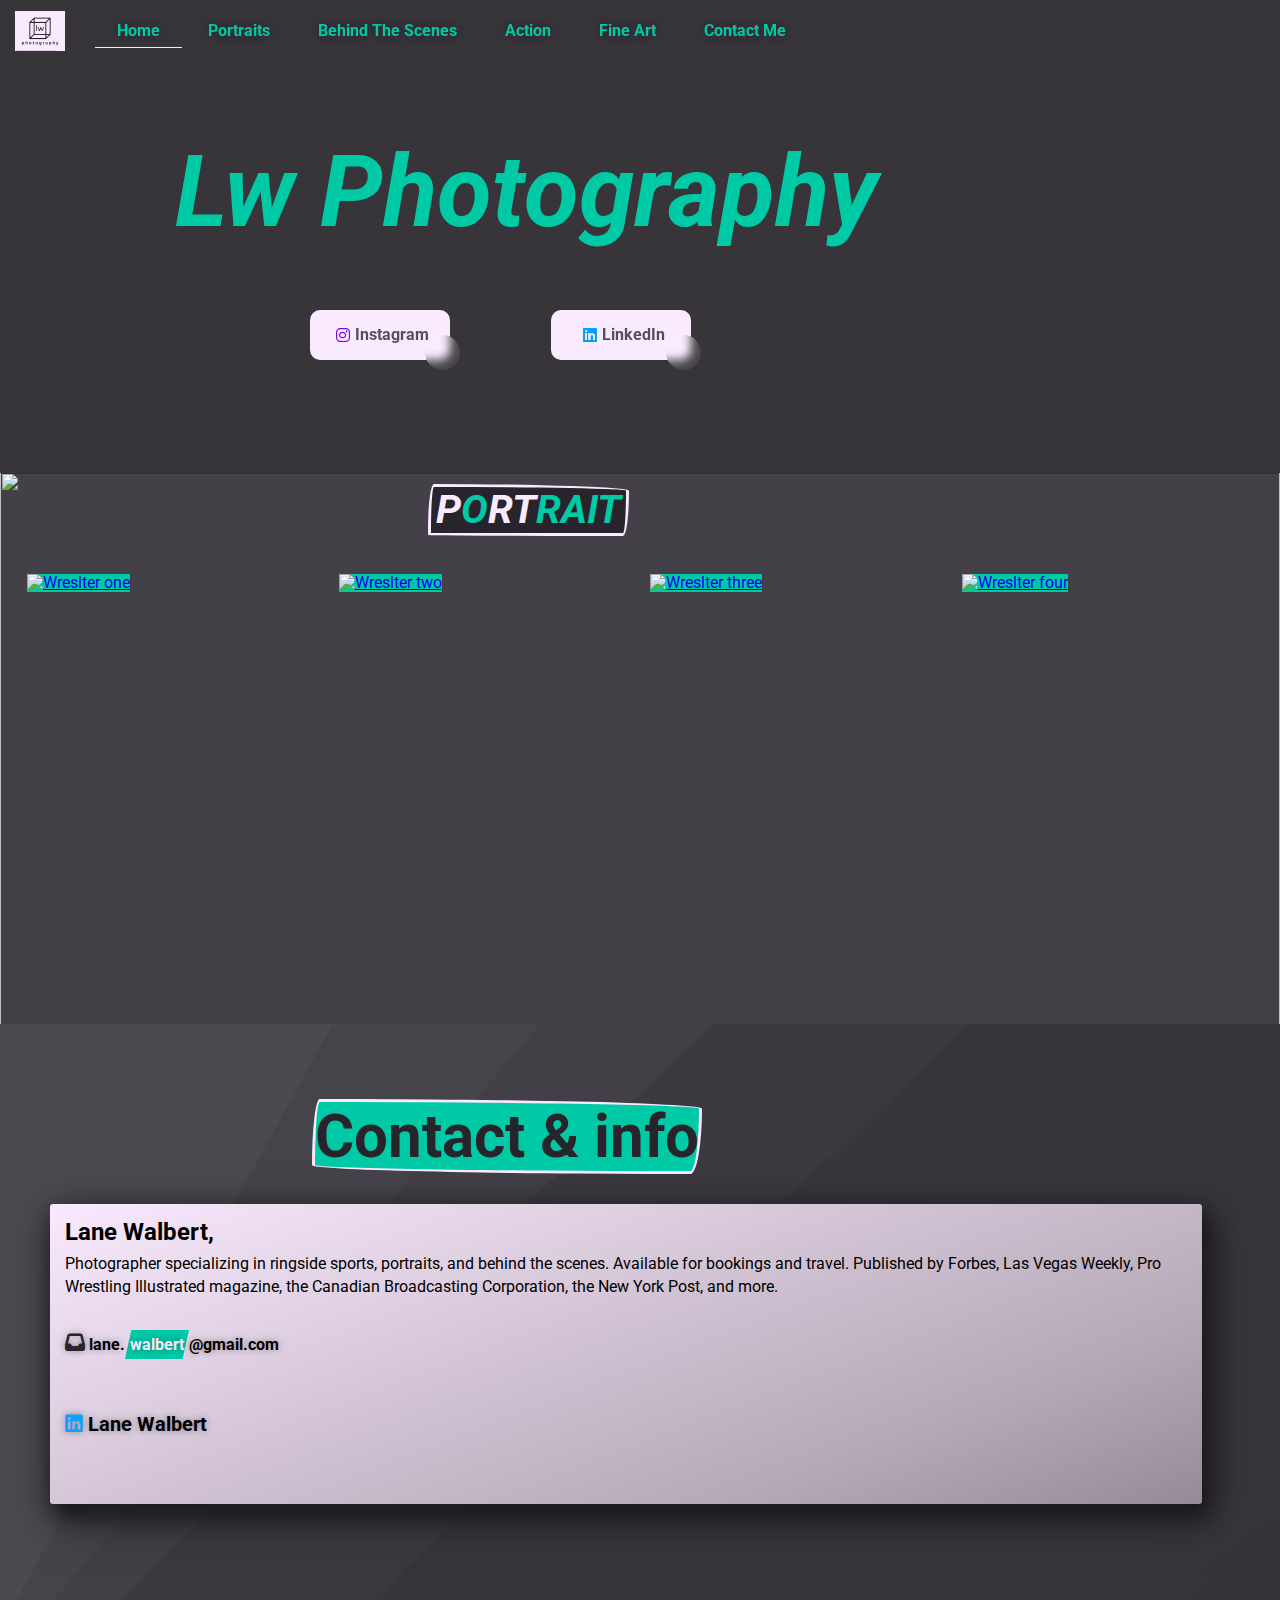
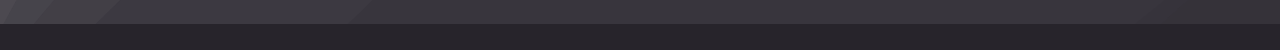
==== commit dd4fcd45: "صلي على سيدنا محمد" ====
--- a/docs/index.html
+++ b/docs/index.html
@@ -15320,7 +15320,7 @@
                     <h1>p<span>o</span>rt<span>rait</span></h1>
                 </div>
                 <div class="container">
-                    <img class="background-1" src="/imgs/Simple Shiny.svg" alt="">
+                    <img class="background-1" src="https://storage.cloudconvert.com/tasks/8110a9d6-31e2-491e-93e3-b9e37d6c98af/Simple%20Shiny.jpg?AWSAccessKeyId=cloudconvert-production&Expires=1673048619&Signature=0etZJZVHMYUgLVIEqb5%2Bz5HkuJo%3D&response-content-disposition=inline%3B%20filename%3D%22Simple%20Shiny.jpg%22&response-content-type=image%2Fjpeg" alt="">
                 </div>
                 <div class="imageGallery">
                     <a href="http://127.0.0.1:5500/imgs/1.jpg">
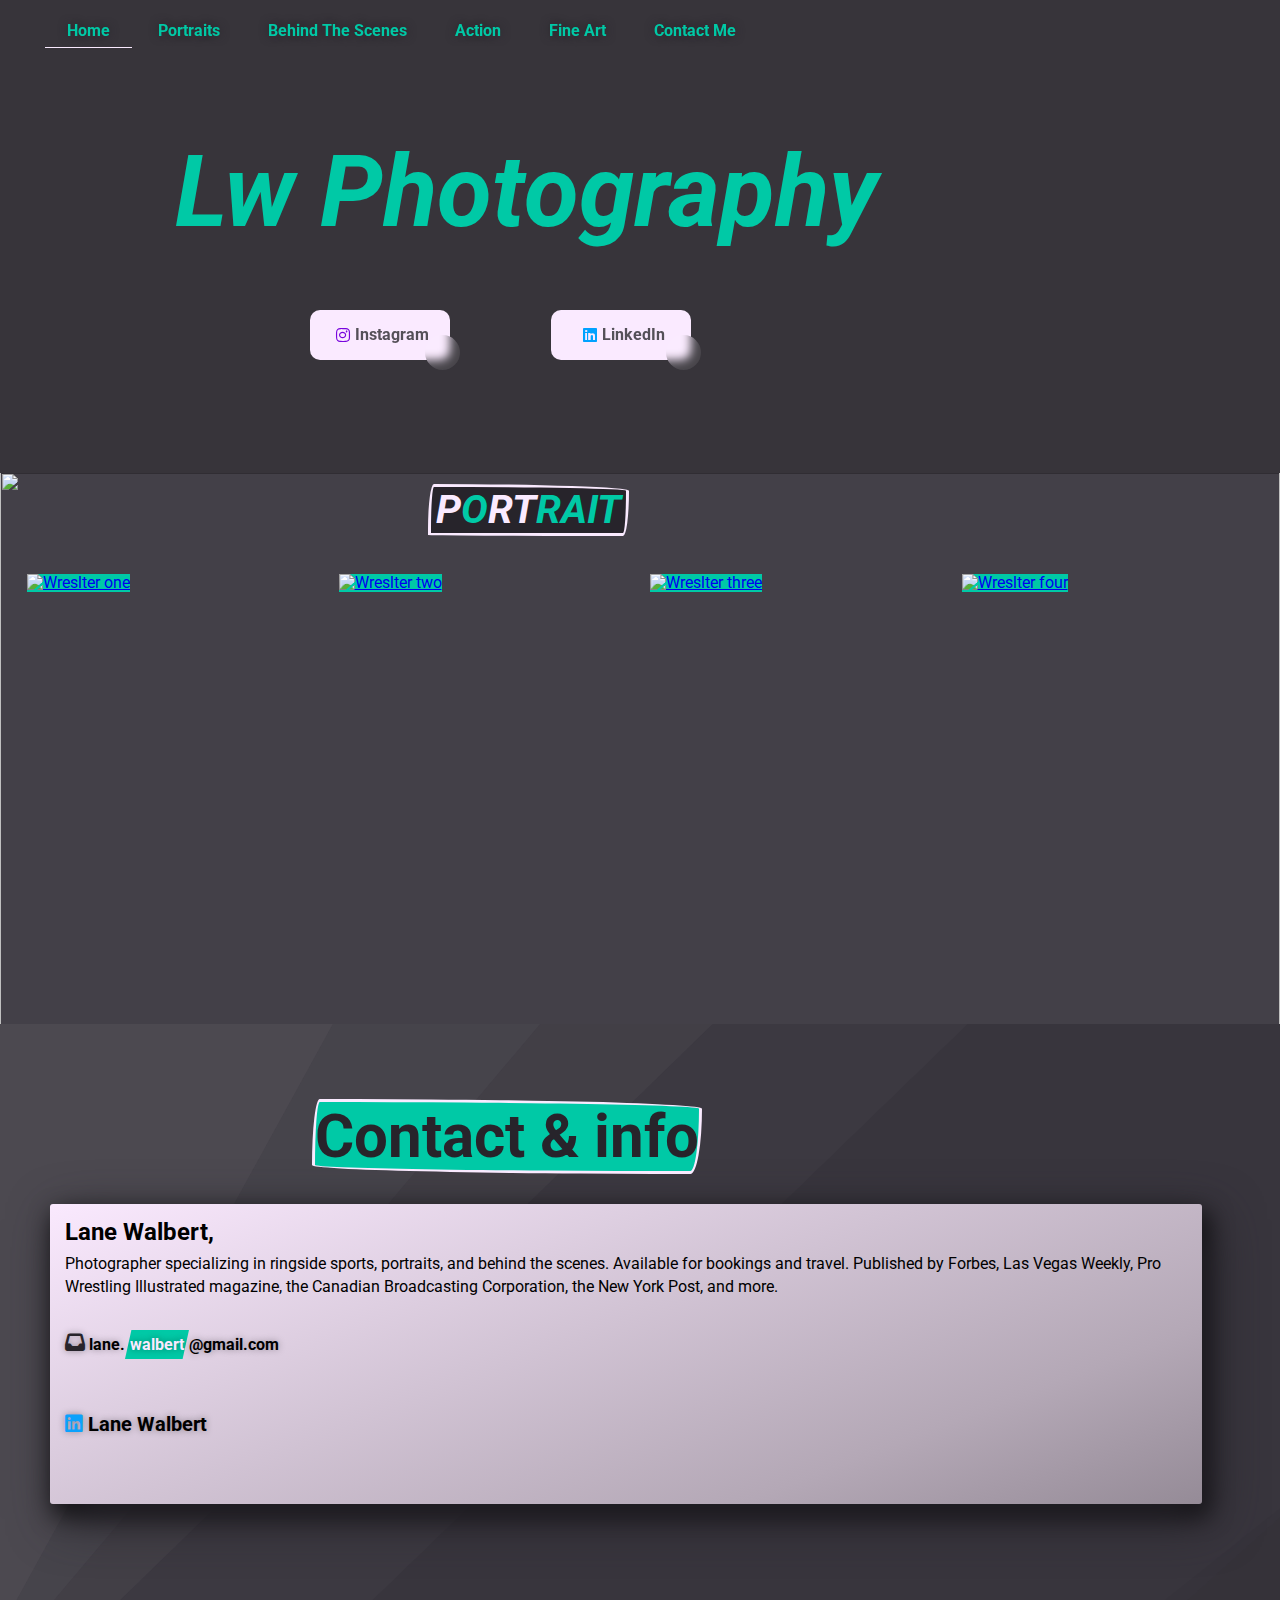
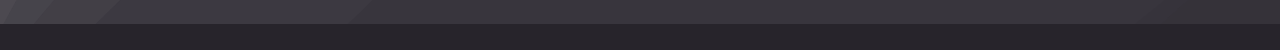
==== commit 89176c4f: "صلي على سيدنا محمد" ====
--- a/docs/index.html
+++ b/docs/index.html
@@ -19,6 +19,8 @@
             <link rel="preconnect" href="https://fonts.gstatic.com" crossorigin>
             <link href="https://fonts.googleapis.com/css2?family=Roboto:ital,wght@0,100;0,300;0,400;0,500;0,700;0,900;1,100;1,300;1,400;1,500;1,700;1,900&display=swap" rel="stylesheet">
             <!-- end google fonts -->
+
+            
             <!-- start normalize -->
             <style>
                 /*! normalize.css v8.0.1 | MIT License | github.com/necolas/normalize.css */
@@ -15269,7 +15271,7 @@
 <!-- start navigation bar -->
             <div class="nav-bar">
                     <a class="logo" href="#home">
-                        <img src="/imgs/lw-logo.png" alt="">
+                        <img src="https://i.postimg.cc/zfYPTbB9/lw-logo.png" alt="">
                     </a>
                 <ul class="links">
                     <li class="active"><a href="#home">home</a></li>
